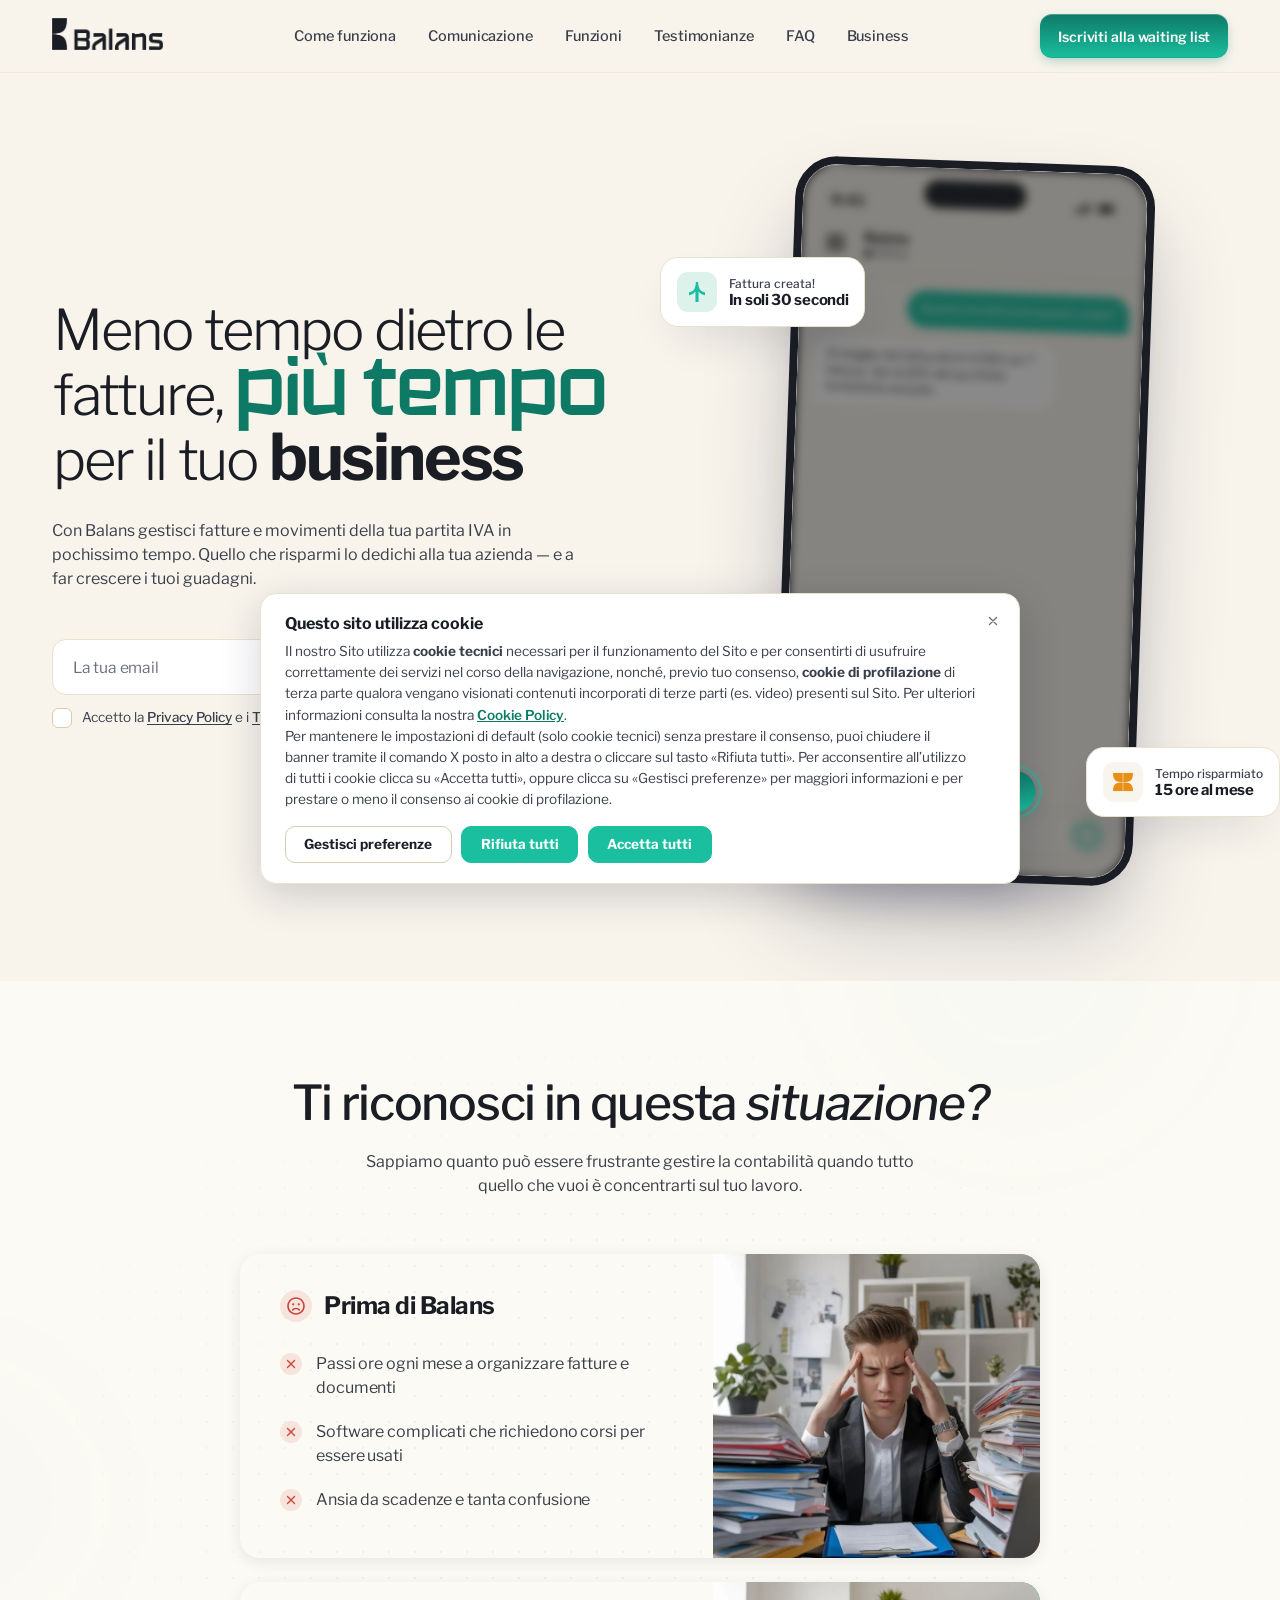
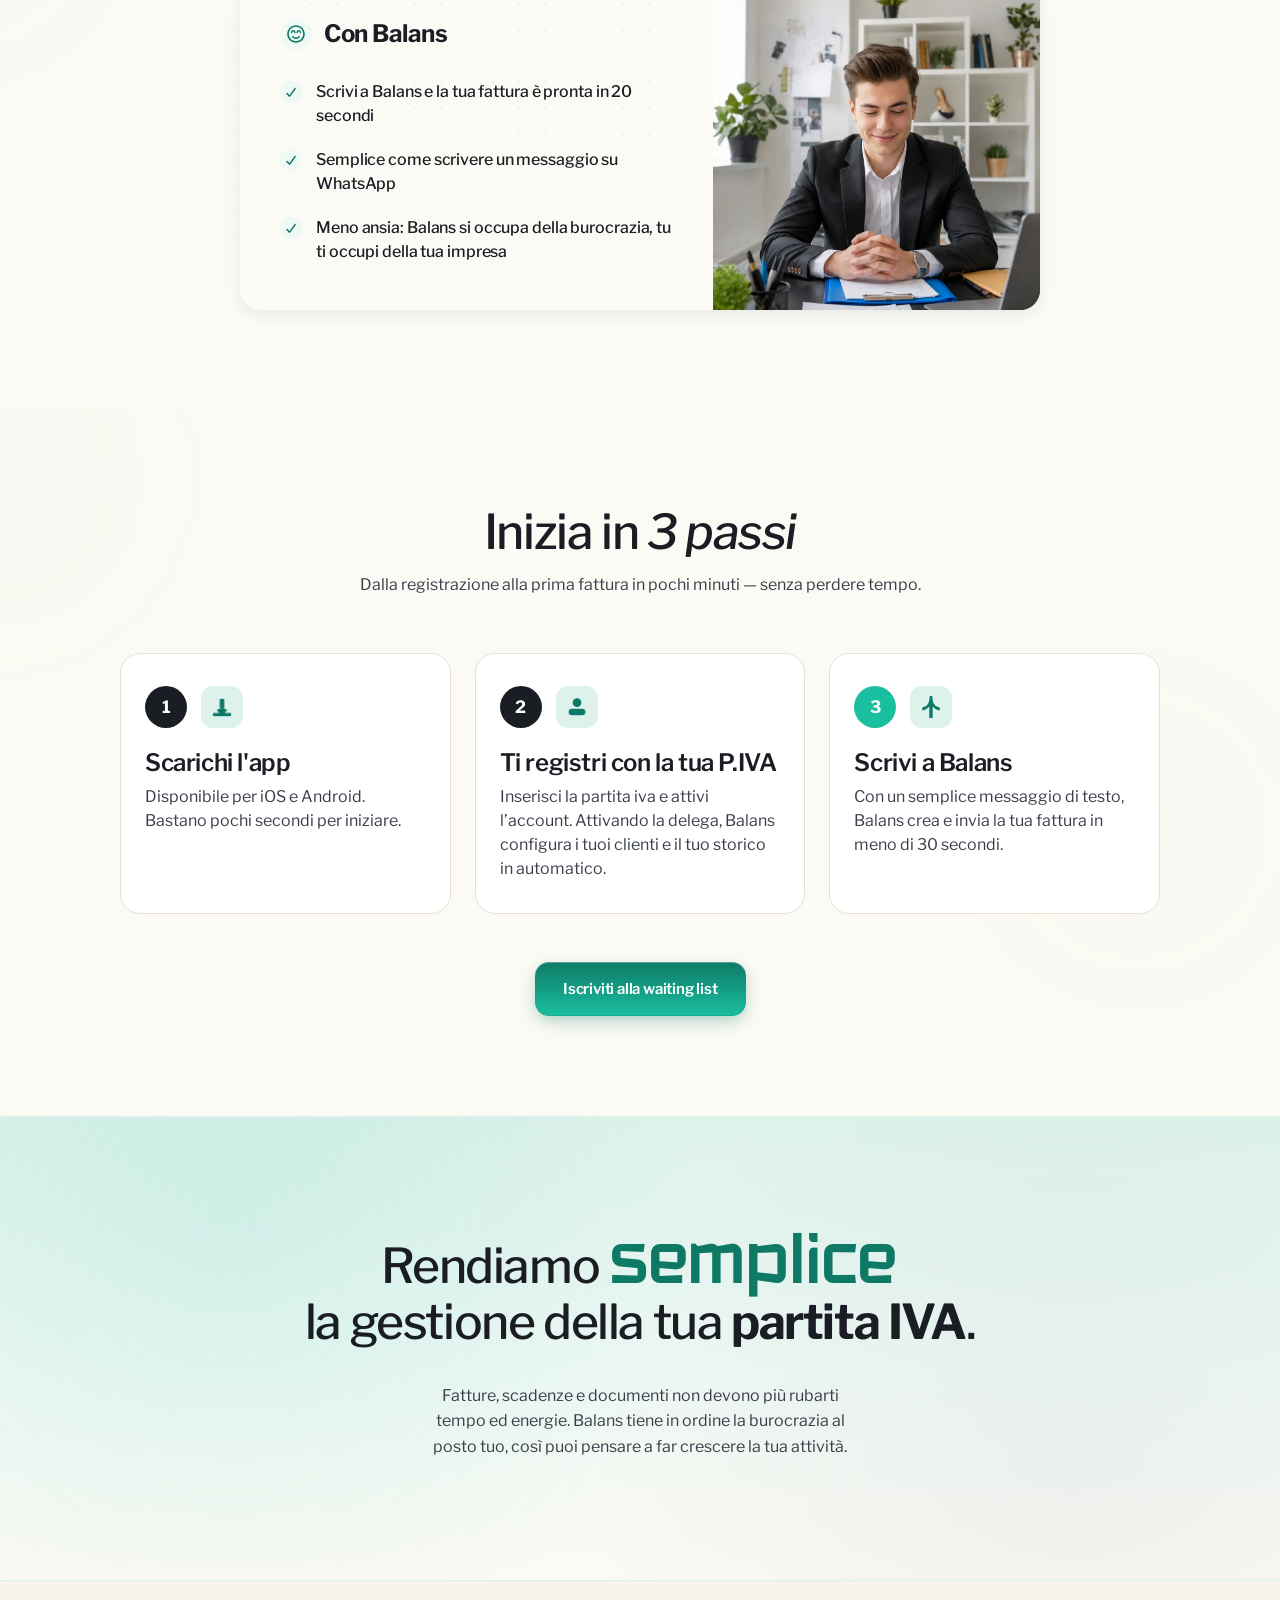
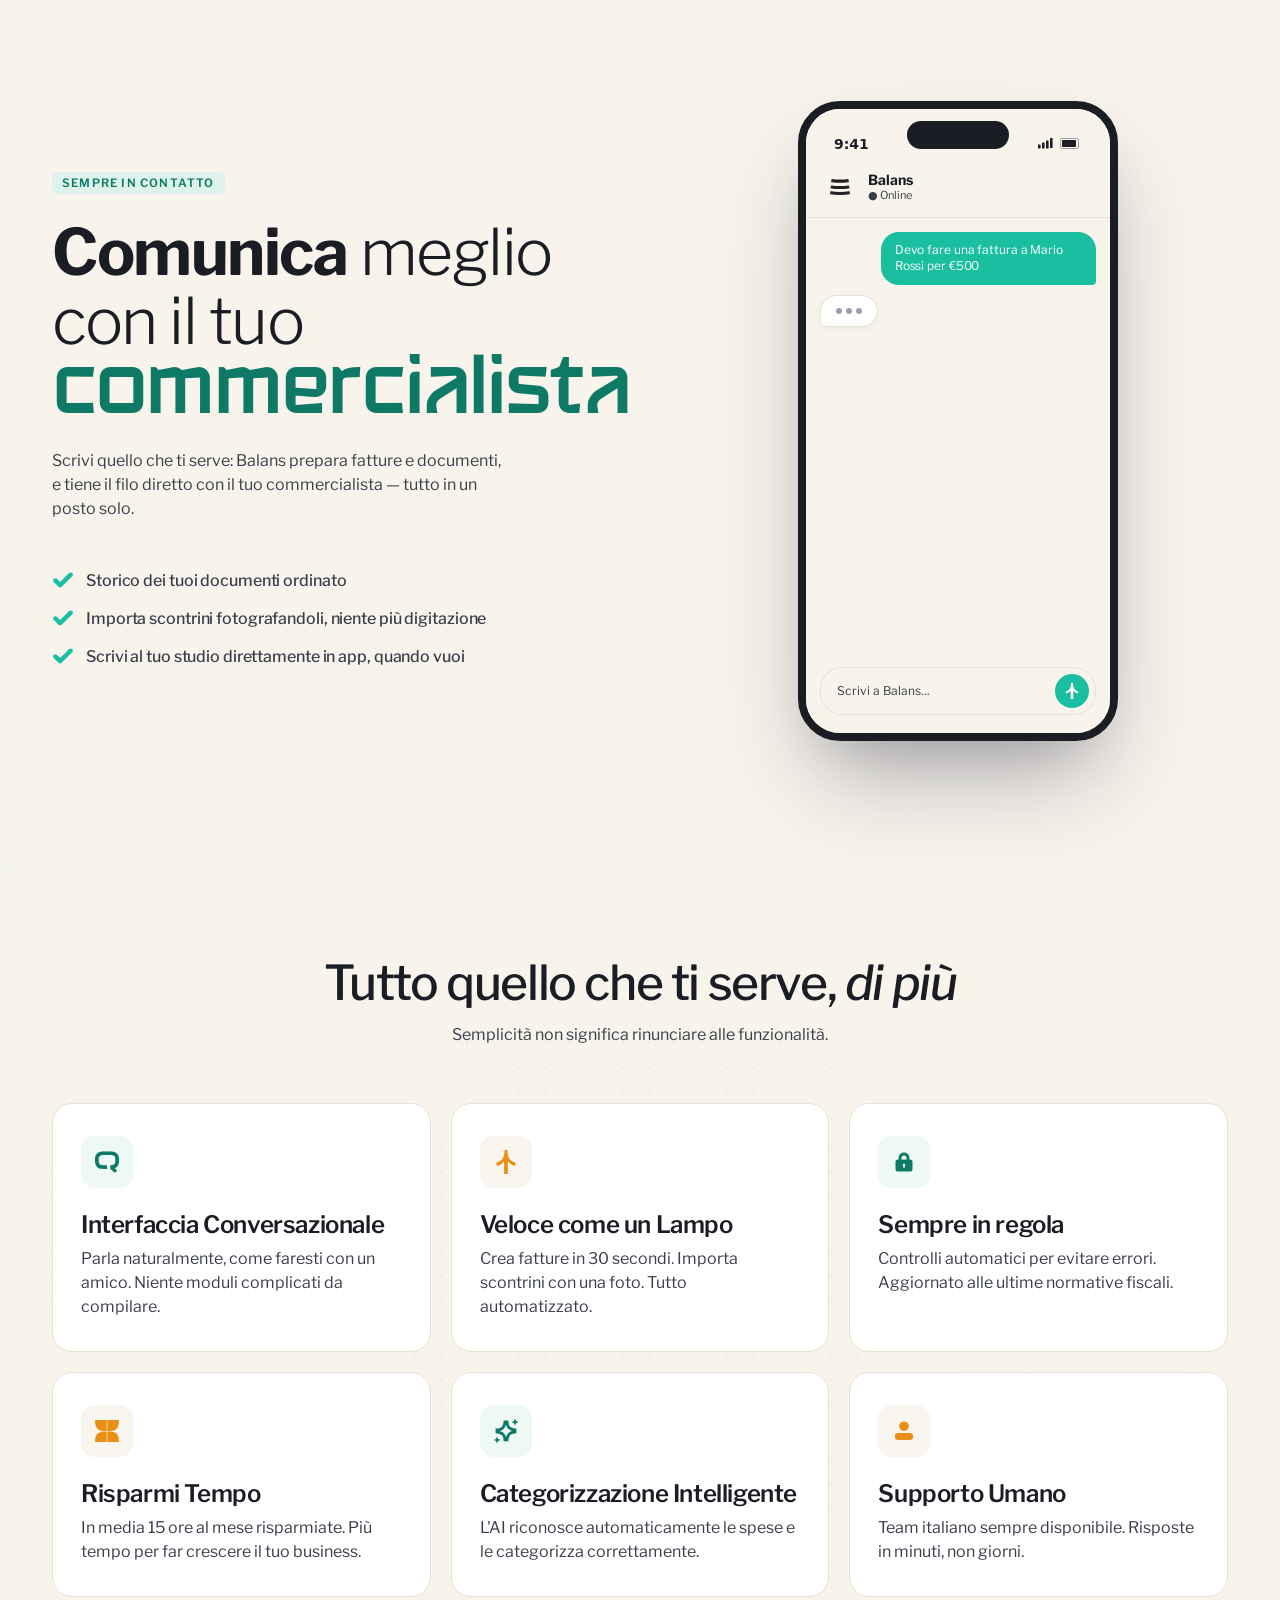
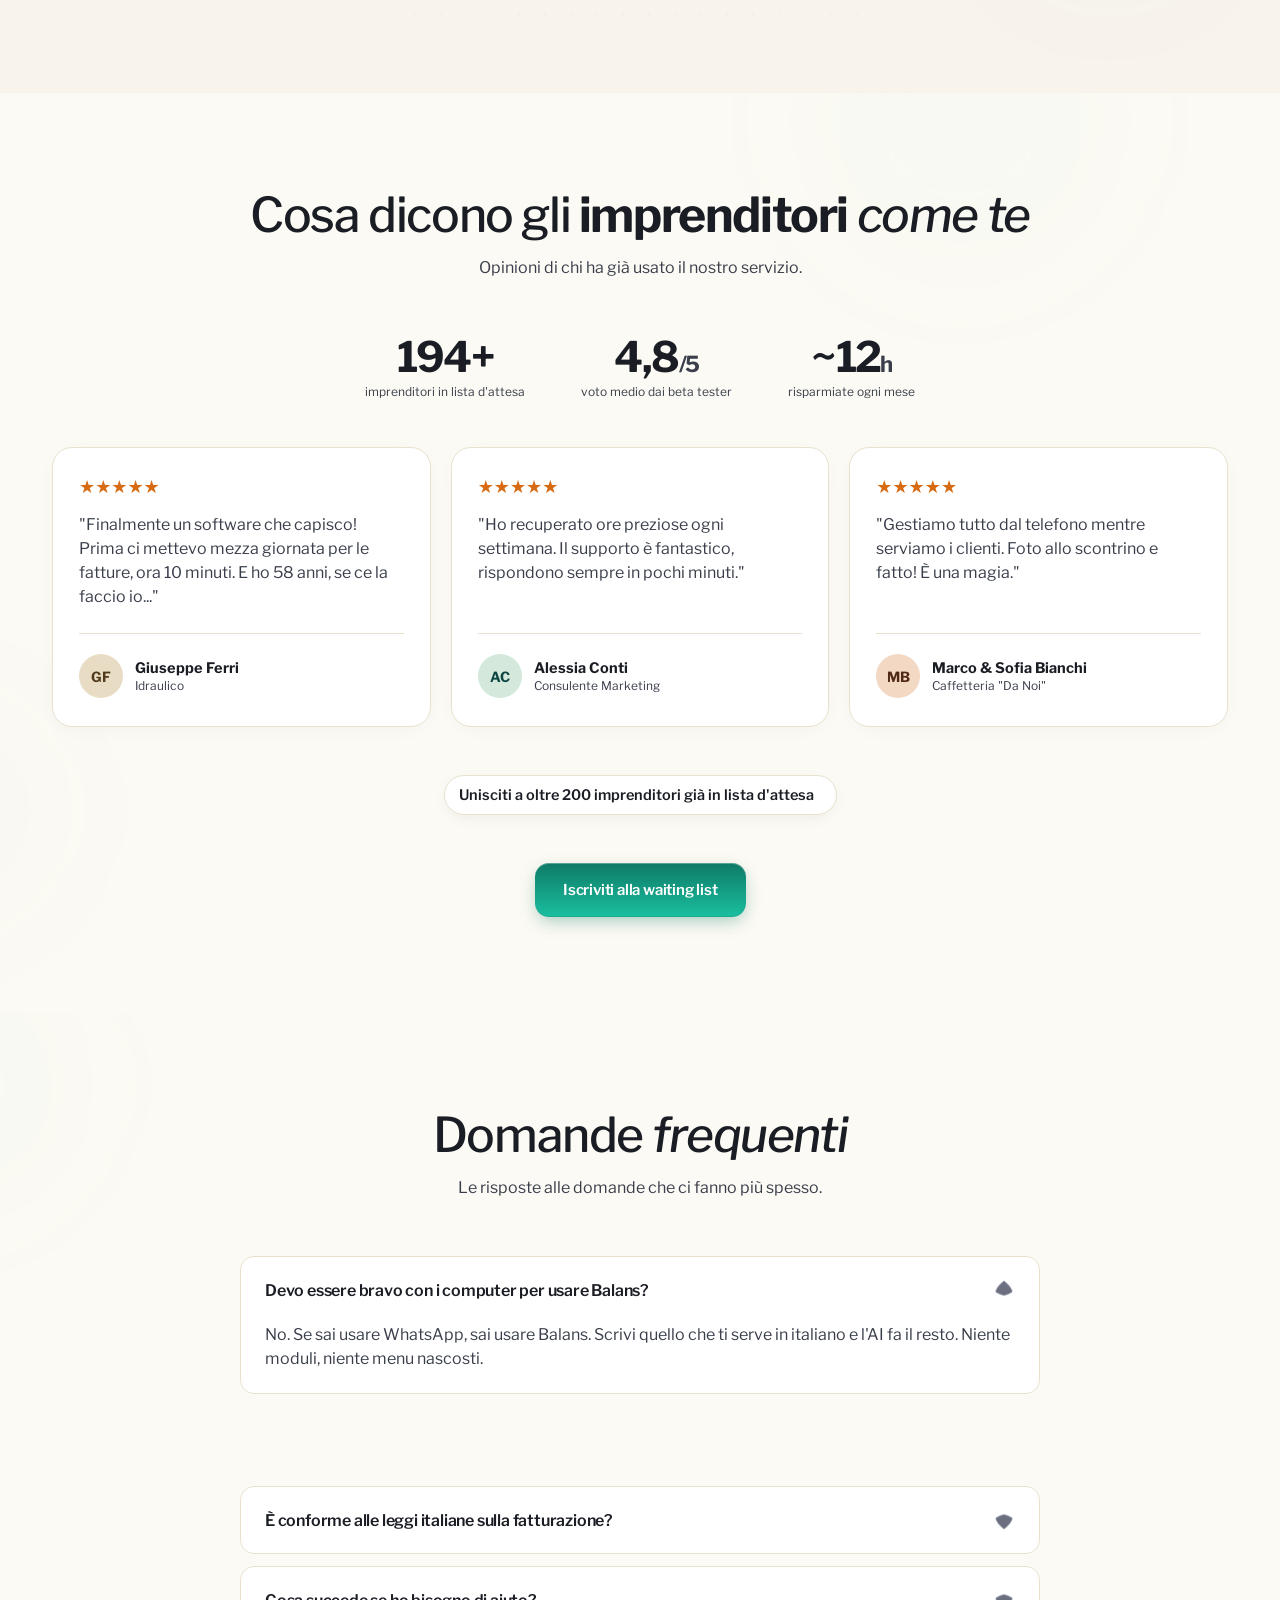
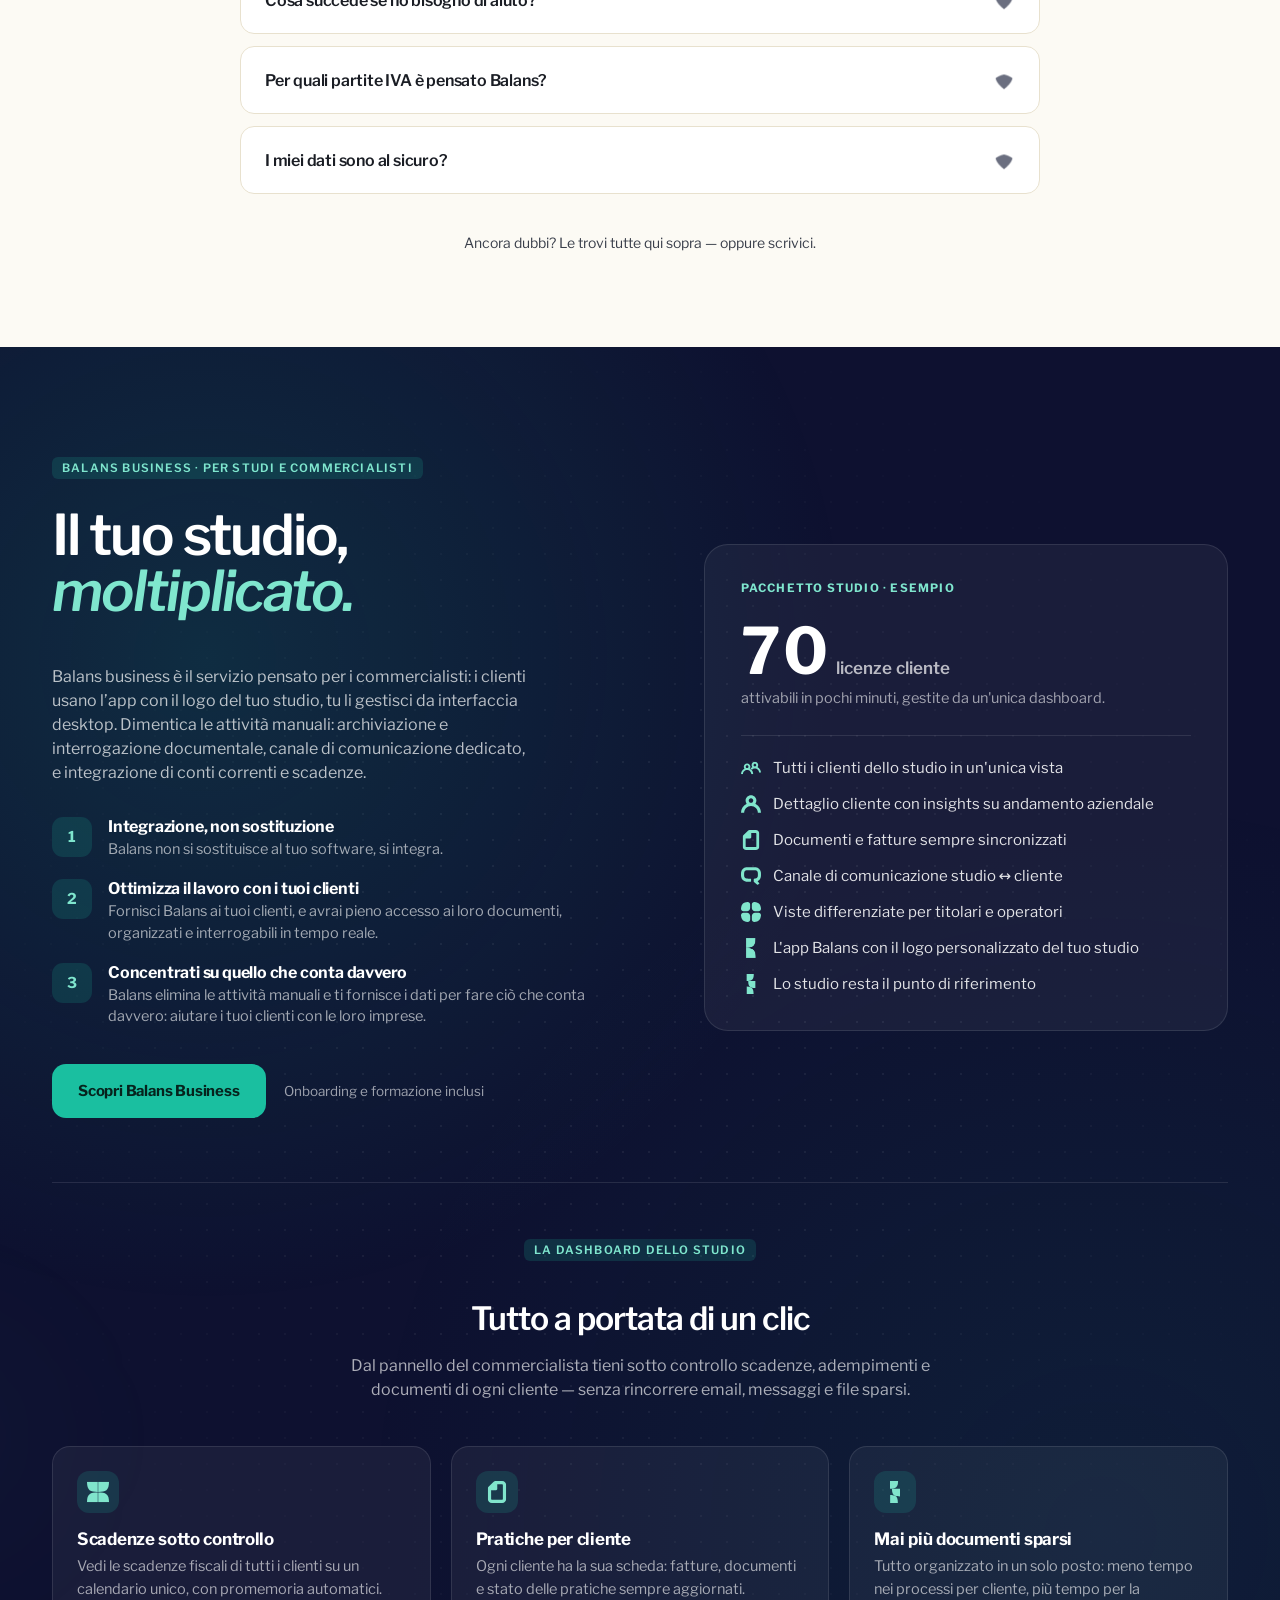
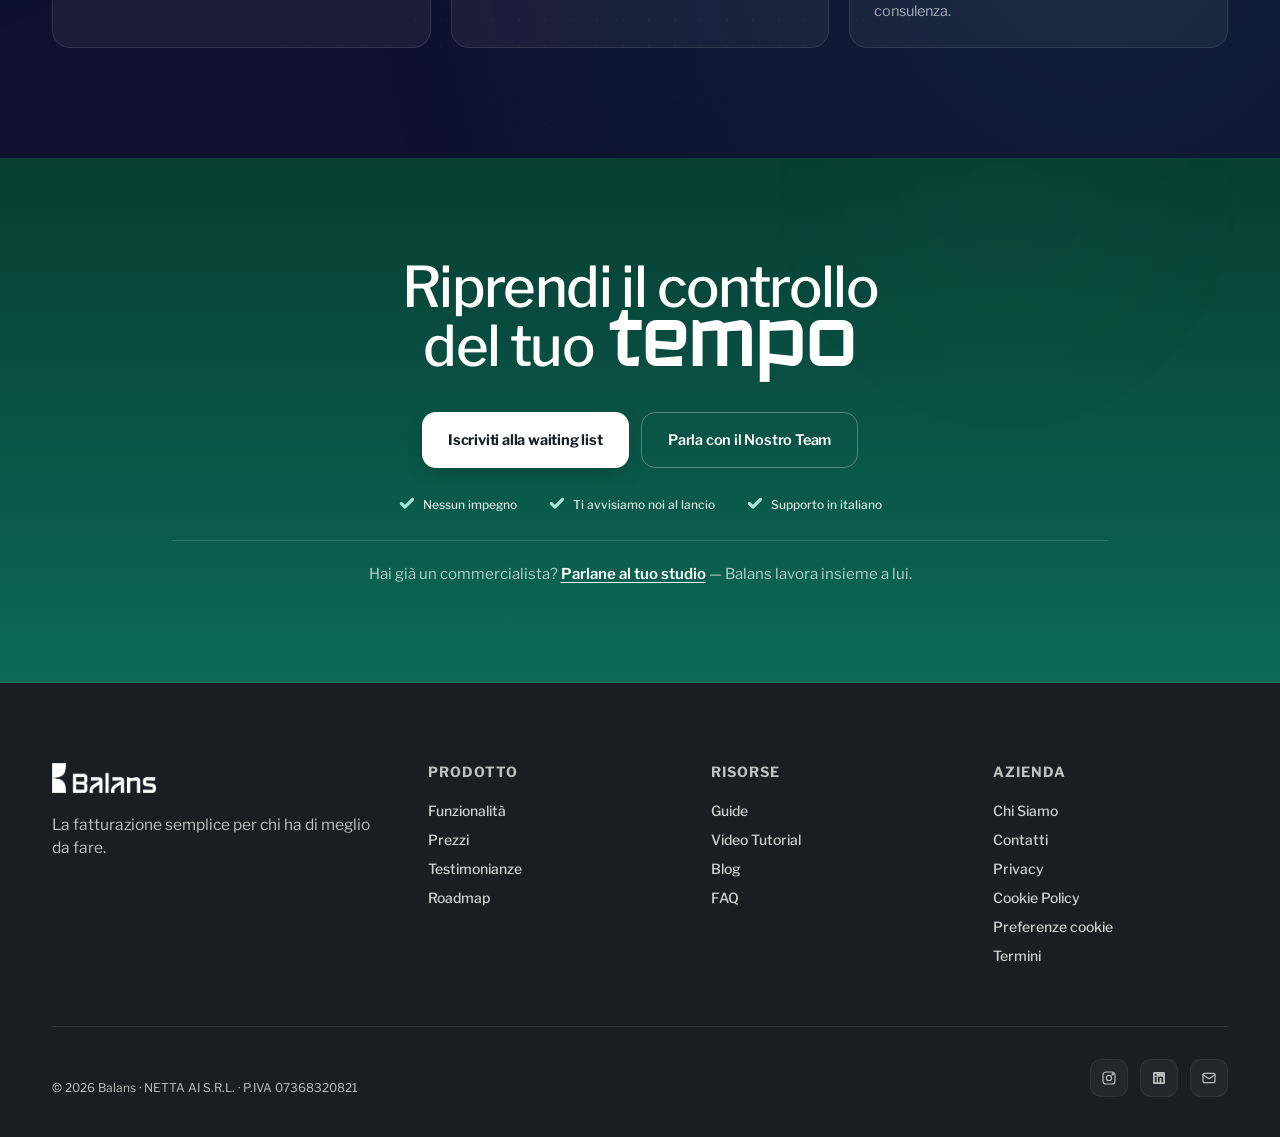
==== index.html @ e136e08d "feat: implement cookie consent management with new styles and scripts" ====
<!DOCTYPE html>
<html lang="it">

<head>
  <meta http-equiv="Content-Type" content="text/html; charset=UTF-8">
  <meta name="google-site-verification" content="2Bg9Xuqg1z7FN6rZUhheSwwJ5eMmtVagrtNoQFG-5Mc" />

  <title>Balans — Meno tempo dietro le fatture, più tempo per il tuo business</title>
  <meta name="description"
    content="Semplifica la gestione aziendale e la collaborazione con il tuo commercialista. Balans centralizza documenti e flussi operativi senza errori">
  <link rel="canonical" href="https://www.balansapp.it/" />

  <link rel="icon" type="image/png" href="./favicon/favicon-96x96.png" sizes="96x96" />
  <link rel="icon" type="image/svg+xml" href="./favicon/favicon.svg" />
  <link rel="shortcut icon" href="./favicon/favicon.ico" />
  <link rel="apple-touch-icon" sizes="180x180" href="./favicon/apple-touch-icon.png" />
  <meta name="apple-mobile-web-app-title" content="Balans" />
  <link rel="manifest" href="./favicon/site.webmanifest" />

  <meta name="viewport" content="width=device-width, initial-scale=1">
  <meta name="format-detection" content="telephone=no">
  <link rel="shortcut icon" href="favicon.ico" type="image/x-icon">

  <!-- Preload dei font critici above-the-fold (H1/LCP) -->
  <link rel="preload" href="./assets/fonts/Libre_Franklin/LibreFranklin-VariableFont_wght.woff2" as="font"
    type="font/woff2" crossorigin>
  <link rel="preload" href="./assets/fonts/Galldis/Galldis.woff2" as="font" type="font/woff2" crossorigin>

  <link rel="stylesheet" href="./assets/css/style.css?v=2">
  <!-- animations.css non è critico per il primo paint: caricamento non-bloccante -->
  <link rel="stylesheet" href="./assets/css/animations.css?v=2" media="print" onload="this.media='all'">
  <noscript>
    <link rel="stylesheet" href="./assets/css/animations.css?v=2">
  </noscript>
  <link rel="stylesheet" href="./assets/css/balans-consent.css?v=1">


  <script type="application/ld+json">
  {
    "@context": "https://schema.org",
    "@type": "Organization",
    "name": "Balans",
    "legalName": "NETTA AI S.R.L.",
    "url": "https://balansapp.it",
    "logo": "https://balansapp.it/favicon/favicon-96x96.png",
    "email": "info@balansapp.it",
    "sameAs": [
      "https://www.linkedin.com/company/balans-app/"
    ],
    "aggregateRating": {
      "@type": "AggregateRating",
      "ratingValue": "5",
      "bestRating": "5",
      "reviewCount": "3"
    },
    "review": [
      {
        "@type": "Review",
        "author": { "@type": "Person", "name": "Giuseppe Ferri" },
        "reviewRating": { "@type": "Rating", "ratingValue": "5", "bestRating": "5" },
        "reviewBody": "Finalmente un software che capisco! Prima ci mettevo mezza giornata per le fatture, ora 10 minuti. E ho 58 anni, se ce la faccio io..."
      },
      {
        "@type": "Review",
        "author": { "@type": "Person", "name": "Alessia Conti" },
        "reviewRating": { "@type": "Rating", "ratingValue": "5", "bestRating": "5" },
        "reviewBody": "Ho recuperato ore preziose ogni settimana. Il supporto è fantastico, rispondono sempre in pochi minuti."
      },
      {
        "@type": "Review",
        "author": { "@type": "Person", "name": "Marco & Sofia Bianchi" },
        "reviewRating": { "@type": "Rating", "ratingValue": "5", "bestRating": "5" },
        "reviewBody": "Gestiamo tutto dal telefono mentre serviamo i clienti. Foto allo scontrino e fatto! È una magia."
      }
    ]
  }
  </script>

  <script type="application/ld+json">
  {
    "@context": "https://schema.org",
    "@type": "SoftwareApplication",
    "name": "Balans",
    "url": "https://balansapp.it",
    "applicationCategory": "FinanceApplication",
    "operatingSystem": "iOS, Android",
    "description": "Semplifica la gestione aziendale e la collaborazione con il tuo commercialista. Balans centralizza documenti e flussi operativi senza errori."
  }
  </script>

  <script type="application/ld+json">
  {
    "@context": "https://schema.org",
    "@type": "FAQPage",
    "mainEntity": [
      {
        "@type": "Question",
        "name": "Devo essere bravo con i computer per usare Balans?",
        "acceptedAnswer": {
          "@type": "Answer",
          "text": "No. Se sai usare WhatsApp, sai usare Balans. Scrivi quello che ti serve in italiano e l'AI fa il resto. Niente moduli, niente menu nascosti."
        }
      },
      {
        "@type": "Question",
        "name": "Come funziona la lista d'attesa?",
        "acceptedAnswer": {
          "@type": "Answer",
          "text": "Ti iscrivi con la tua email, senza impegno e senza carta. Apriamo gli accessi a partire da luglio 2026: i primi iscritti entrano per primi e con condizioni riservate."
        }
      },
      {
        "@type": "Question",
        "name": "È conforme alle leggi italiane sulla fatturazione?",
        "acceptedAnswer": {
          "@type": "Answer",
          "text": "Assolutamente. Balans è certificato per la fatturazione elettronica SDI, conforme al regime forfettario e ordinario, e si aggiorna automaticamente alle nuove normative."
        }
      },
      {
        "@type": "Question",
        "name": "Cosa succede se ho bisogno di aiuto?",
        "acceptedAnswer": {
          "@type": "Answer",
          "text": "Il nostro team italiano è disponibile in chat dal lunedì al venerdì, dalle 9 alle 19. Rispondiamo in minuti, non in giorni."
        }
      },
      {
        "@type": "Question",
        "name": "Per quali partite IVA è pensato Balans?",
        "acceptedAnswer": {
          "@type": "Answer",
          "text": "Per freelance, autonomi e piccole imprese, in regime forfettario o ordinario. Se hai una partita IVA italiana, Balans fa per te."
        }
      },
      {
        "@type": "Question",
        "name": "I miei dati sono al sicuro?",
        "acceptedAnswer": {
          "@type": "Answer",
          "text": "I dati sono ospitati su server in Italia, cifrati end-to-end e conformi al GDPR. Solo tu puoi accedervi."
        }
      }
    ]
  }
  </script>

</head>

<body>

  <!-- ─────────────── HEADER ─────────────── -->
  <header class="hdr">
    <div class="container hdr-row">
      <div class="hdr-brand">
        <a href="https://balansapp.it" title="Vai alla home page di Balans">
          <span class="logo-wordmark"></span>
        </a>
      </div>
      <nav class="hdr-nav">
        <a href="./#come-funziona" title="Scopri come funziona Balans">Come funziona</a>
        <a href="./#comunicazione" title="Scopri l'assistente conversazionale di Balans">Comunicazione</a>
        <a href="./#funzioni" title="Scopri tutte le funzionalità di Balans">Funzioni</a>
        <a href="./#testimonianze" title="Leggi le testimonianze dei nostri utenti">Testimonianze</a>
        <a href="./#faq" title="Consulta le domande frequenti">FAQ</a>
        <a href="./business/" title="Scopri Balans Business">Business</a>
      </nav>
      <button class="hdr-cta" type="button" data-waitlist-scroll>Iscriviti alla waiting list</button>
      <!-- <button class="theme-toggle" aria-label="Cambia tema" type="button">
        <svg class="ic-moon" width="18" height="18" viewBox="0 0 24 24" fill="none" stroke="currentColor"
          stroke-width="2" stroke-linecap="round" stroke-linejoin="round">
          <path d="M21 13a8 8 0 1 1-10-10 7 7 0 0 0 10 10Z"></path>
        </svg>
        <svg class="ic-sun" width="18" height="18" viewBox="0 0 24 24" fill="none" stroke="currentColor"
          stroke-width="2" stroke-linecap="round" stroke-linejoin="round">
          <circle cx="12" cy="12" r="4"></circle>
          <path d="M12 3v2M12 19v2M3 12h2M19 12h2M5.5 5.5 7 7M17 17l1.5 1.5M5.5 18.5 7 17M17 7l1.5-1.5"></path>
        </svg>
      </button> -->
    </div>
  </header>

  <main id="main">

  <!-- ─────────────── HERO ─────────────── -->
  <section class="hero">
    <div class="hero-bg"></div>
    <div class="container hero-grid">

      <div class="hero-text hero-text--narrow">
        <h1 class="hero-h1 hero-h1--light hero-h1--narrow">
          Meno tempo dietro le <span class="hero-h1-fatture">fatture</span>,
          <span class="hero-h1-accent">più
            tempo</span> per il tuo <b>business</b>
        </h1>
        <p class="hero-sub">Con Balans gestisci fatture
          e movimenti della tua partita IVA in pochissimo tempo.
          Quello che risparmi lo dedichi alla tua azienda — e a far crescere i tuoi guadagni.</p>

        <form class="hero-waitlist" id="waitlist-form" action="https://api.web3forms.com/submit" method="POST">
          <input type="hidden" name="access_key" value="61f714c0-2082-4df7-b0d9-77fbf7235f55">
          <input type="hidden" name="subject" value="Nuova iscrizione waiting list — Balans">
          <input type="hidden" name="from_name" value="Sito Balans">
          <input type="checkbox" name="botcheck" class="hero-waitlist-honeypot" tabindex="-1" autocomplete="off"
            aria-hidden="true" aria-label="botcheck">
          <div class="hero-waitlist-row">
            <input class="hero-input" id="waitlist-email" name="email" type="email" placeholder="La tua email"
              required="">
            <button class="hero-btn" type="submit">
              <span class="btn-label">Iscriviti alla waiting list</span>
            </button>
          </div>
          <label class="hero-waitlist-check">
            <input type="checkbox" name="consenso_privacy" value="accettato" required="">
            <span class="box" aria-hidden="true">
              <svg viewBox="0 0 14 14" fill="none" stroke="currentColor" stroke-width="2.4" stroke-linecap="round"
                stroke-linejoin="round">
                <path d="m3 7 3 3 5-6"></path>
              </svg>
            </span>
            <span class="txt">Accetto la <a href="./privacy" target="_blank"
                title="Leggi la Privacy Policy di Balans (si apre in una nuova scheda)">Privacy Policy</a> e i
              <a href="./#" title="Leggi i Termini di servizio di Balans">Termini di
                servizio</a>.</span>
          </label>
          <div class="hero-waitlist-error" id="waitlist-error" role="alert" hidden></div>
        </form>


      </div>

      <div class="hero-phone-wrap">
        <!-- Floating preview cards -->
        <div class="float-card float-1">
          <div class="ic-bg">
            <img src="./assets/img/icons/vettoriale/up.svg" alt="" class="icon-img icon-20 icon-teal">
          </div>
          <div>
            <div class="label">Fattura creata!</div>
            <div class="value">In soli 30 secondi</div>
          </div>
        </div>

        <div class="float-card float-2">
          <div class="ic-bg ic-bg--orange">
            <img src="./assets/img/icons/vettoriale/time.svg" alt="" class="icon-img icon-20 icon-orange">
          </div>
          <div>
            <div class="label">Tempo risparmiato</div>
            <div class="value">15 ore al mese</div>
          </div>
        </div>

        <!-- Phone with interactive demo -->
        <div class="phone hero-phone lg">
          <div class="phone-island"></div>
          <div class="phone-content">
            <div class="phone-statusbar">
              <span>9:41</span>
              <span class="right">
                <svg width="17" height="11" viewBox="0 0 17 11" fill="currentColor">
                  <rect x="0" y="6.5" width="2.6" height="4" rx="0.6"></rect>
                  <rect x="4" y="4.5" width="2.6" height="6" rx="0.6"></rect>
                  <rect x="8" y="2.5" width="2.6" height="8" rx="0.6"></rect>
                  <rect x="12" y="0" width="2.6" height="10" rx="0.6"></rect>
                </svg>
                <svg width="22" height="11" viewBox="0 0 22 11">
                  <rect x="0.5" y="0.5" width="18" height="10" rx="2" fill="none" stroke="currentColor" opacity="0.4">
                  </rect>
                  <rect x="2" y="2" width="14" height="7" rx="1" fill="currentColor"></rect>
                </svg>
              </span>
            </div>
            <div class="ps-chat-hdr">
              <div class="av"><img src="./assets/img/icons/vettoriale/menu.svg" alt="" class="icon-img icon-20">
              </div>
              <div class="flex-1">
                <div class="nm">Balans</div>
                <div class="st">&#9679; Online</div>
              </div>
            </div>
            <div class="phone-stage">
              <div class="ps-chat-body ps-chat-body-normal">
                <div class="bub me">Quanto ho fatturato questo mese?</div>
                <div class="bub ai">A maggio hai
                  fatturato € 4.230 con 7 fatture. Sei al 22% del tuo limite forfettario annuale.</div>
                <div class="bub me">Crea una fattura per Studio Bianchi, €800, consulenza marketing</div>
                <div class="bub ai-card" style="border-color: rgb(158, 232, 207)">
                  <p class="msg">Riepilogo fattura n.21/2026 a regime forfettario (P.IVA 01234567890) per
                    "Consulenza marketing"<br>800€ + IVA 0% (€0,00) = <b>€800 totali</b><br>Scadenza pagamento
                    <b>2026-08-15</b>. Confermo l'emissione?
                  </p>
                  <button class="ai-card-send-btn" type="button">Apri riepilogo</button>
                </div>
                <div class="bub me">Inoltrala al mio commercialista</div>
                <div class="bub ai">Fatto — inviata allo Studio Verardi. Ti avviso appena la registrano.</div>
              </div>
              <div class="demo-welcome">
                <div class="dw-center">
                  <div class="dw-heading">
                    <div class="dw-title">Benvenuto nella Demo di</div>
                    <div class="dw-brand">Balans</div>
                  </div>
                  <div class="dw-sub">Questa è una <b>simulazione</b>: le risposte che vedrai non sono generate in
                    tempo reale, ma servono a mostrarti come funziona Balans nella chat reale.</div>
                </div>
              </div>
              <div class="demo-chat"></div>
            </div>
            <div class="ps-chat-comp">
              <span class="ph demo-q-slot" aria-live="polite">Scrivi a Balans...</span>
              <button class="send-btn" type="button" disabled aria-label="Invia">
                <img src="./assets/img/icons/vettoriale/up.svg" alt=""
                  style="width:16px; height:16px; display:inline-block; flex-shrink:0; filter:brightness(0) invert(1);">
              </button>
            </div>
          </div>
          <div class="demo-cta-overlay">
            <button class="demo-cta-btn" type="button">
              <span class="cta-ring"></span>
              <span class="cta-icon">
                <svg width="14" height="14" viewBox="0 0 24 24" fill="none" xmlns="http://www.w3.org/2000/svg"
                  style="display:inline-block; flex-shrink:0; vertical-align:middle;">
                  <path
                    d="M6 4.5c0-1.7 1.86-2.75 3.32-1.87l11.4 6.83a2.17 2.17 0 0 1 0 3.73L9.32 19.98C7.86 20.86 6 19.82 6 18.11V4.5Z"
                    fill="#fff" stroke="#fff" stroke-width="1.5" stroke-linejoin="round" />
                </svg>
              </span>
              Prova Balans
            </button>
          </div>
        </div>
      </div>

    </div>
  </section>

  <!-- ─────────────── COMPARE — Prima / Con Balans ─────────────── -->
  <section class="compare">
    <div class="container">
      <div class="compare-head">
        <h2>Ti riconosci in questa <em>situazione?</em></h2>
        <p>
          Sappiamo quanto può essere frustrante gestire la contabilità quando
          tutto quello che vuoi è concentrarti sul tuo lavoro.
        </p>
      </div>
      <div class="compare-stack">
        <div class="compare-row compare-row--bad">
          <div class="compare-row-text">
            <h3><span class="compare-row-icon"><img src="./assets/img/icons/vettoriale/face-frown-regular-full.svg"
                  alt="" class="icon-img icon-22"></span> Prima di Balans</h3>
            <div class="compare-li">
              <span class="mark"><img src="./assets/img/icons/vettoriale/xmark-solid-full.svg" width="22" height="22"
                  alt="" class="icon-img p-4"></span>
              Passi ore ogni mese a organizzare fatture e documenti
            </div>
            <div class="compare-li">
              <span class="mark"><img src="./assets/img/icons/vettoriale/xmark-solid-full.svg" width="22" height="22"
                  alt="" class="icon-img  p-4"></span>
              Software complicati che richiedono corsi per essere usati
            </div>
            <div class="compare-li">
              <span class="mark"><img src="./assets/img/icons/vettoriale/xmark-solid-full.svg" width="22" height="22"
                  alt="" class="icon-img  p-4"></span>
              Ansia da scadenze e tanta confusione
            </div>
          </div>
          <div class="compare-row-visual">
            <img src="./assets/img/before.webp" alt="Prima di Balans" class="compare-row-visual-img" width="736"
              height="1104" loading="lazy" decoding="async">
          </div>
        </div>
        <div class="compare-row compare-row--good">
          <div class="compare-row-text">
            <h3><span class="compare-row-icon"><img src="./assets/img/icons/vettoriale/face-smile-beam-regular-full.svg"
                  alt="" class="icon-img icon-22"></span> Con Balans</h3>
            <div class="compare-li">
              <span class="mark"><img src="./assets/img/icons/vettoriale/check-solid-full.svg" width="22" height="22"
                  alt="" class="icon-img  p-4"></span>
              Scrivi a Balans e la tua fattura è pronta in 20 secondi
            </div>
            <div class="compare-li">
              <span class="mark"><img src="./assets/img/icons/vettoriale/check-solid-full.svg" width="22" height="22"
                  alt="" class="icon-img  p-4"></span>
              Semplice come scrivere un messaggio su WhatsApp
            </div>
            <div class="compare-li">
              <span class="mark"><img src="./assets/img/icons/vettoriale/check-solid-full.svg" width="22" height="22"
                  alt="" class="icon-img  p-4"></span>
              Meno ansia: Balans si occupa della burocrazia, tu ti occupi della tua impresa
            </div>
          </div>
          <div class="compare-row-visual">
            <img src="./assets/img/after.webp" alt="Con Balans" class="compare-row-visual-img" width="1023"
              height="1537" loading="lazy" decoding="async">
          </div>
        </div>
      </div>
    </div>

  </section>

  <!-- ─────────────── COME FUNZIONA — 3 step ─────────────── -->
  <section class="how" id="come-funziona">
    <div class="container">
      <div class="feats-head">
        <h2>Inizia in <em>3 passi</em></h2>
        <p>Dalla registrazione alla prima fattura in pochi minuti — senza perdere tempo.</p>
      </div>
      <div class="steps-3 steps-3--centered">

        <div class="step-card">
          <div class="step-card-head">
            <div class="step-number">1</div>
            <div class="step-icon">
              <img src="./assets/img/icons/png/download.png" alt="" class="icon-img icon-22 icon-teal-ink">
            </div>
          </div>
          <h3>Scarichi l'app</h3>
          <p>Disponibile per iOS e Android.
            Bastano pochi secondi per iniziare.</p>
        </div>

        <div class="step-card">
          <div class="step-card-head">
            <div class="step-number">2</div>
            <div class="step-icon">
              <img src="./assets/img/icons/vettoriale/user.svg" alt="" class="icon-img icon-22 icon-teal-ink">
            </div>
          </div>
          <h3>Ti registri con la tua P.IVA</h3>
          <p>Inserisci la partita iva e attivi l’account.
            Attivando la delega, Balans configura i tuoi clienti e il tuo storico in automatico.</p>
        </div>
        <div class="step-card">
          <div class="step-card-head">
            <div class="step-number step-number--accent">3</div>
            <div class="step-icon">
              <img src="./assets/img/icons/vettoriale/up.svg" alt="" class="icon-img icon-22 icon-teal-ink">
            </div>
          </div>
          <h3>Scrivi a Balans</h3>
          <p>Con un semplice messaggio di testo, Balans crea e invia la tua fattura in meno di 30 secondi.</p>
        </div>

      </div>
      <div class="section-cta">
        <button class="btn" type="button" data-waitlist-scroll>Iscriviti alla waiting list</button>
      </div>
    </div>
  </section>

  <!-- ─────────────── PURPOSE ─────────────── -->
  <section class="purpose" id="purpose">
    <div class="purpose-glow"></div>

    <div class="container-narrow">
      <h2>
        Rendiamo <span>semplice</span><br>
        la gestione della tua <strong>partita IVA</strong>.
      </h2>

      <p>
        Fatture, scadenze e documenti non devono più rubarti tempo ed energie. Balans tiene in ordine la burocrazia al
        posto tuo, così puoi pensare a far crescere la tua attività.</p>
    </div>
  </section>

  <!-- ─────────────── CHAT FEATURE ─────────────── -->
  <section class="feat" id="comunicazione">
    <div class="container">
      <div class="feat-grid">
        <div class="feat-text">
          <span class="feat-eyebrow">Sempre in contatto</span>
          <div class="feat-copy">
            <h2 style="font-weight: 300; font-size: 70px;"><strong style="font-weight: 700;">Comunica</strong>
              meglio con il tuo
              <em>commercialista</em>
            </h2>
            <p>
              Scrivi quello che ti serve: Balans prepara fatture e documenti, e tiene il filo diretto con il tuo
              commercialista — tutto in un posto solo.
            </p>
          </div>

          <div class="feat-list">
            <div class="feat-li">
              <img src="./assets/img/icons/vettoriale/check.svg" alt="" class="icon-img icon-22 icon-teal">
              Storico dei tuoi documenti ordinato
            </div>
            <div class="feat-li">
              <img src="./assets/img/icons/vettoriale/check.svg" alt="" class="icon-img icon-22 icon-teal">
              Importa scontrini fotografandoli, niente più digitazione
            </div>
            <div class="feat-li">
              <img src="./assets/img/icons/vettoriale/check.svg" alt="" class="icon-img icon-22 icon-teal">
              Scrivi al tuo studio direttamente in app, quando vuoi
            </div>
          </div>

        </div>

        <div class="feat-phone-wrap">
          <div class="phone">
            <div class="phone-island"></div>
            <div class="phone-content">
              <div class="phone-statusbar">
                <span>9:41</span>
                <span class="right">
                  <svg width="17" height="11" viewBox="0 0 17 11" fill="currentColor">
                    <rect x="0" y="6.5" width="2.6" height="4" rx="0.6"></rect>
                    <rect x="4" y="4.5" width="2.6" height="6" rx="0.6"></rect>
                    <rect x="8" y="2.5" width="2.6" height="8" rx="0.6"></rect>
                    <rect x="12" y="0" width="2.6" height="10" rx="0.6"></rect>
                  </svg>
                  <svg width="22" height="11" viewBox="0 0 22 11">
                    <rect x="0.5" y="0.5" width="18" height="10" rx="2" fill="none" stroke="currentColor" opacity="0.4">
                    </rect>
                    <rect x="2" y="2" width="14" height="7" rx="1" fill="currentColor"></rect>
                  </svg>
                </span>
              </div>
              <div class="ps-chat-hdr">
                <div class="av"><img src="./assets/img/icons/vettoriale/menu.svg" alt="" class="icon-img icon-20">
                </div>
                <div class="flex-1">
                  <div class="nm">Balans</div>
                  <div class="st">&#9679; Online</div>
                </div>
              </div>
              <div class="ps-chat-body">
                <div class="bub me">Devo fare una fattura a Mario Rossi per €500</div>
                <div class="bub ai">Perfetto! Ho
                  trovato Mario Rossi nei tuoi contatti. Per cosa era la prestazione?</div>
                <div class="bub me">Consulenza del 15 maggio</div>
                <div class="bub ai-card accent-a">
                  <div class="h"><img src="./assets/img/icons/vettoriale/doc.svg" alt=""
                      class="icon-img icon-11 icon-teal-ink">
                    Ecco
                    la tua
                    fattura
                  </div>
                  <div class="row"><span class="k">Cliente</span><span class="v">Mario Rossi</span></div>
                  <div class="row"><span class="k">Importo</span><span class="v">€ 500,00</span></div>
                  <div class="row"><span class="k">Data</span><span class="v">15/05/2026</span></div>
                  <button class="ai-card-send-btn">
                    Invia Fattura
                  </button>
                </div>
              </div>
              <div class="ps-chat-comp">
                <span class="ph">Scrivi a Balans...</span>
                <div class="send-btn"><img src="./assets/img/icons/vettoriale/up.svg" alt=""
                    class="icon-img icon-16 icon-white">
                </div>
              </div>
            </div>
          </div>
        </div>
      </div>
    </div>
  </section>

  <!-- ─────────────── VIDEO ─────────────── -->
  <!-- 
  <section class="video-sec">
    <div class="container">
      <div class="video-head">
        <h2>Guarda Balans in <em>azione</em></h2>
        <p>2 minuti per capire come renderti la vita più semplice</p>
      </div>
      <div class="video-frame"> <button class="video-play" aria-label="Riproduci video"> <svg width="32" height="32"
            viewBox="0 0 24 24" fill="currentColor">
            <path d="M8 5v14l11-7z"></path>
          </svg> </button> </div>
    </div>
  </section> 
  -->

  <!-- ─────────────── FEATS — 6-card grid ─────────────── -->
  <section class="feats" id="funzioni">
    <div class="container">
      <div class="feats-head">
        <h2>Tutto quello che ti serve, <em>di più</em></h2>
        <p>Semplicità non significa rinunciare alle funzionalità.</p>
      </div>
      <div class="feats-grid">

        <div class="feat-card">
          <div class="ic-bg">
            <img src="./assets/img/icons/vettoriale/chat.svg" alt="" class="icon-img icon-24 icon-teal-ink">
          </div>
          <h3>Interfaccia Conversazionale</h3>
          <p>Parla naturalmente, come faresti con un amico. Niente moduli complicati da compilare.</p>
        </div>

        <div class="feat-card">
          <div class="ic-bg ic-bg--orange">
            <img src="./assets/img/icons/vettoriale/up.svg" alt="" class="icon-img icon-24 icon-orange">
          </div>
          <h3>Veloce come un Lampo</h3>
          <p>Crea fatture in 30 secondi. Importa scontrini con una foto. Tutto automatizzato.</p>
        </div>

        <div class="feat-card">
          <div class="ic-bg">
            <img src="./assets/img/icons/png/lock.png" alt="" class="icon-img icon-24 icon-teal-ink">
          </div>
          <h3>Sempre in regola</h3>
          <p>Controlli automatici per evitare errori. Aggiornato alle ultime normative fiscali.</p>
        </div>

        <div class="feat-card">
          <div class="ic-bg ic-bg--orange">
            <img src="./assets/img/icons/vettoriale/time.svg" alt="" class="icon-img icon-24 icon-orange">
          </div>
          <h3>Risparmi Tempo</h3>
          <p>In media 15 ore al mese risparmiate. Più tempo per far crescere il tuo business.</p>
        </div>

        <div class="feat-card">
          <div class="ic-bg">
            <img src="./assets/img/icons/vettoriale/ai.svg" alt="" class="icon-img icon-24 icon-teal-ink">
          </div>
          <h3>Categorizzazione Intelligente</h3>
          <p>L'AI riconosce automaticamente le spese e le categorizza correttamente.</p>
        </div>

        <div class="feat-card">
          <div class="ic-bg ic-bg--orange">
            <img src="./assets/img/icons/vettoriale/user.svg" alt="" class="icon-img icon-24 icon-orange">
          </div>
          <h3>Supporto Umano</h3>
          <p>Team italiano sempre disponibile. Risposte in minuti, non giorni.</p>
        </div>

      </div>
    </div>

  </section>

  <!-- ─────────────── REVIEWS ─────────────── -->
  <section class="reviews" id="testimonianze">
    <div class="container">
      <div class="reviews-head">
        <h2>Cosa dicono gli <strong>imprenditori</strong> <em>come te</em></h2>
        <p>Opinioni di chi ha già usato il nostro servizio.</p>
      </div>

      <div class="stat-row">
        <div class="stat-item">
          <div class="stat-value" data-count="200" data-suffix="+">200+</div>
          <div class="stat-label">imprenditori in lista d'attesa</div>
        </div>
        <div class="stat-item">
          <div class="stat-value">
            <span data-count="4.9" data-decimals="1">4,9</span><span class="unit">/5</span>
          </div>
          <div class="stat-label">voto medio dai beta tester</div>
        </div>
        <div class="stat-item">
          <div class="stat-value">
            <span data-count="12" data-prefix="~">~12</span><span class="unit">h</span>
          </div>
          <div class="stat-label">risparmiate ogni mese</div>
        </div>
      </div>
      <div class="reviews-grid">

        <div class="review">
          <div class="stars">★★★★★</div>
          <p class="review-text">
            "Finalmente un software che capisco! Prima ci mettevo mezza giornata
            per le fatture, ora 10 minuti. E ho 58 anni, se ce la faccio io..."
          </p>
          <div class="review-author">
            <div class="avatar c1">GF</div>
            <div class="name-block">
              <div class="nm">Giuseppe Ferri</div>
              <div class="role">Idraulico</div>
            </div>
          </div>
        </div>

        <div class="review">
          <div class="stars">★★★★★</div>
          <p class="review-text">
            "Ho recuperato ore preziose ogni settimana.
            Il supporto è fantastico, rispondono sempre in pochi minuti."
          </p>
          <div class="review-author">
            <div class="avatar c2">AC</div>
            <div class="name-block">
              <div class="nm">Alessia Conti</div>
              <div class="role">Consulente Marketing</div>
            </div>
          </div>
        </div>

        <div class="review">
          <div class="stars">★★★★★</div>
          <p class="review-text">
            "Gestiamo tutto dal telefono mentre serviamo i clienti.
            Foto allo scontrino e fatto! È una magia."
          </p>
          <div class="review-author">
            <div class="avatar c3">MB</div>
            <div class="name-block">
              <div class="nm">Marco &amp; Sofia Bianchi</div>
              <div class="role">Caffetteria "Da Noi"</div>
            </div>
          </div>
        </div>

      </div>

      <div class="review-count">Unisciti a oltre 200 imprenditori già in lista d'attesa</div>
      <div class="section-cta">
        <button class="btn" type="button" data-waitlist-scroll>Iscriviti alla waiting list</button>
      </div>
    </div>
  </section>

  <!-- ─────────────── FAQ ─────────────── -->
  <section class="faq" id="faq">
    <div class="container">
      <div class="faq-head">
        <h2>Domande <em>frequenti</em></h2>
        <p>Le risposte alle domande che ci fanno più spesso.</p>
      </div>
      <div class="faq-list">

        <div class="faq-item open">
          <button class="faq-q" type="button">
            Devo essere bravo con i computer per usare Balans?
            <img src="./assets/img/icons/png/chevronDown.png" alt="" class="chev">

          </button>
          <div class="faq-a">
            No. Se sai usare WhatsApp, sai usare Balans. Scrivi quello che ti serve
            in italiano e l'AI fa il resto. Niente moduli, niente menu nascosti.
          </div>
        </div>

        <div class="faq-item">
          <button class="faq-q" type="button">
            Come funziona la lista d'attesa?
            <img src="./assets/img/icons/png/chevronDown.png" alt="" class="chev">

          </button>
          <div class="faq-a">
            Ti iscrivi con la tua email, senza impegno e senza carta. Apriamo gli
            accessi a ondate nei primi mesi del 2026: i primi iscritti entrano per
            primi e con condizioni riservate.
          </div>
        </div>

        <div class="faq-item">
          <button class="faq-q" type="button">
            È conforme alle leggi italiane sulla fatturazione?
            <img src="./assets/img/icons/png/chevronDown.png" alt="" class="chev">

          </button>
          <div class="faq-a">
            Assolutamente. Balans è certificato per la fatturazione elettronica SDI,
            conforme al regime forfettario e ordinario, e si aggiorna automaticamente
            alle nuove normative.
          </div>
        </div>

        <div class="faq-item">
          <button class="faq-q" type="button">
            Cosa succede se ho bisogno di aiuto?
            <img src="./assets/img/icons/png/chevronDown.png" alt="" class="chev">

          </button>
          <div class="faq-a">
            Il nostro team italiano è disponibile in chat dal lunedì al venerdì,
            dalle 9 alle 19. Rispondiamo in minuti, non in giorni.
          </div>
        </div>

        <div class="faq-item">
          <button class="faq-q" type="button">
            Per quali partite IVA è pensato Balans?
            <img src="./assets/img/icons/png/chevronDown.png" alt="" class="chev">

          </button>
          <div class="faq-a">
            Per freelance, autonomi e piccole imprese, in regime forfettario o
            ordinario. Se hai una partita IVA italiana, Balans fa per te.
          </div>
        </div>

        <div class="faq-item">
          <button class="faq-q" type="button">
            I miei dati sono al sicuro?
            <img src="./assets/img/icons/png/chevronDown.png" alt="" class="chev">

          </button>
          <div class="faq-a">
            I dati sono ospitati su server in Italia, cifrati end-to-end e conformi
            al GDPR. Solo tu puoi accedervi.
          </div>
        </div>

      </div>
      <div class="faq-foot">Ancora
        dubbi? Le trovi tutte qui sopra — oppure scrivici.</div>
    </div>
  </section>


  <section id="business" class="dark-glow-section">
    <div class="dark-glow-bg"></div>
    <div class="container">
      <div class="business-top">

        <!-- Left: pitch -->
        <div>
          <span class="feat-eyebrow business-eyebrow">Balans Business · Per
            studi e commercialisti</span>
          <h2 class="business-title">
            Il tuo studio, <em>moltiplicato.</em></h2>
          <p class="business-desc">
            Balans business è il servizio pensato per i commercialisti:
            i clienti usano l’app con il logo del tuo studio, tu li gestisci da interfaccia desktop.
            Dimentica le attività manuali: archiviazione e interrogazione documentale, canale di
            comunicazione dedicato, e integrazione di conti correnti e scadenze.
          </p>

          <div class="business-numbered-list">
            <div class="business-numbered-item">
              <div class="business-numbered-badge">1</div>
              <div>
                <div class="business-numbered-title">Integrazione, non sostituzione</div>
                <div class="business-numbered-desc">Balans non si sostituisce al tuo software, si integra.</div>
              </div>
            </div>
            <div class="business-numbered-item">
              <div class="business-numbered-badge">2</div>
              <div>
                <div class="business-numbered-title">Ottimizza il lavoro con i tuoi clienti</div>
                <div class="business-numbered-desc">Fornisci Balans ai tuoi clienti,
                  e avrai pieno accesso ai loro documenti, organizzati e interrogabili in tempo reale.</div>
              </div>
            </div>
            <div class="business-numbered-item">
              <div class="business-numbered-badge">3</div>
              <div>
                <div class="business-numbered-title">Concentrati su quello che conta davvero</div>
                <div class="business-numbered-desc">Balans elimina le attività manuali
                  e ti fornisce i dati per fare ciò che conta davvero: aiutare i tuoi clienti con le loro imprese.</div>
              </div>
            </div>
          </div>

          <div class="business-actions">
            <a class="business-cta-btn" href="./business"
              title="Contattaci per il servizio Balans Business dedicato a commercialisti e studi">Scopri
              Balans Business</a>
            <span class="business-note">Onboarding e formazione inclusi</span>
          </div>
        </div>

        <!-- Right: stat panel -->
        <div class="stat-panel">
          <div class="stat-panel-label">
            Pacchetto studio · esempio</div>

          <div class="stat-panel-figure">
            <span class="stat-panel-number" data-slot="70">70</span>
            <span class="stat-panel-unit">licenze cliente</span>
          </div>
          <div class="stat-panel-caption">
            attivabili in pochi minuti, gestite da un'unica dashboard.</div>

          <div class="stat-panel-list">
            <div class="stat-panel-item">
              <img src="./assets/img/icons/vettoriale/clients.svg" alt="" class="icon-img icon-20 icon-mint">
              <span>Tutti i clienti
                dello studio in un'unica vista</span>
            </div>
            <div class="stat-panel-item">
              <img src="./assets/img/icons/vettoriale/profile.svg" alt="" class="icon-img icon-20 icon-mint">
              <span>Dettaglio cliente con insights su andamento aziendale</span>
            </div>
            <div class="stat-panel-item">
              <img src="./assets/img/icons/vettoriale/doc.svg" alt="" class="icon-img icon-20 icon-mint">
              <span>Documenti e fatture
                sempre sincronizzati</span>
            </div>
            <div class="stat-panel-item">
              <img src="./assets/img/icons/vettoriale/chat.svg" alt="" class="icon-img icon-20 icon-mint">
              <span>Canale di
                comunicazione studio ↔ cliente</span>
            </div>
            <div class="stat-panel-item">
              <img src="./assets/img/icons/vettoriale/hub.svg" alt="" class="icon-img icon-20 icon-mint">
              <span>Viste differenziate per titolari e operatori</span>
            </div>
            <div class="stat-panel-item">
              <img src="./assets/img/logos/logo-bianco.png" alt="" class="icon-img icon-20 icon-mint">
              <span>L'app Balans con il logo personalizzato del tuo studio</span>
            </div>
            <div class="stat-panel-item">
              <img src="./assets/img/icons/vettoriale/balance.svg" alt="" class="icon-img icon-20 icon-mint">
              <span>Lo studio resta il
                punto di riferimento</span>
            </div>
          </div>
        </div>

      </div>

      <!-- Dashboard commercialista: come funziona + vantaggi -->
      <div class="business-dashboard">
        <div class="business-dashboard-head">
          <span class="feat-eyebrow business-eyebrow">La dashboard dello
            studio</span>
          <h3>Tutto a portata di un clic</h3>
          <p>
            Dal pannello del commercialista tieni sotto controllo scadenze, adempimenti e documenti
            di ogni cliente — senza rincorrere email, messaggi e file sparsi.
          </p>
        </div>

        <div class="dash-cards">
          <div class="dash-card">
            <div class="dash-card-icon">
              <img src="./assets/img/icons/vettoriale/time.svg" alt="" class="icon-img icon-22 icon-mint">
            </div>
            <div class="dash-card-title">
              Scadenze sotto controllo</div>
            <div class="dash-card-text">
              Vedi le scadenze fiscali di tutti i clienti su un calendario unico, con promemoria automatici.</div>
          </div>
          <div class="dash-card">
            <div class="dash-card-icon">
              <img src="./assets/img/icons/vettoriale/doc.svg" alt="" class="icon-img icon-22 icon-mint">
            </div>
            <div class="dash-card-title">
              Pratiche per cliente</div>
            <div class="dash-card-text">
              Ogni cliente ha la sua scheda: fatture, documenti e stato delle pratiche sempre aggiornati.</div>
          </div>
          <div class="dash-card">
            <div class="dash-card-icon">
              <img src="./assets/img/icons/vettoriale/balance.svg" alt="" class="icon-img icon-22 icon-mint">
            </div>
            <div class="dash-card-title">
              Mai più documenti sparsi</div>
            <div class="dash-card-text">
              Tutto organizzato in un solo posto: meno tempo nei processi per cliente, più tempo per la consulenza.
            </div>
          </div>
        </div>
      </div>
    </div>
  </section>

  <!-- ─────────────── CTA — Riprendi il controllo ─────────────── -->
  <section class="cta cta--dark">
    <div class="container-narrow">
      <h2>Riprendi il controllo del tuo <em style="color: #fff;">tempo</em></h2>

      <div class="cta-actions">
        <button class="cta-btn-white cta-btn-white--accent" type="button" data-waitlist-scroll>
          Iscriviti alla waiting list
        </button>
        <a class="cta-btn-outline" href="mailto:info@balansapp.it">
          Parla con il Nostro Team
        </a>
      </div>

      <div class="cta-perks">
        <div class="cta-perk">
          <img src="./assets/img/icons/vettoriale/check.svg" alt="" class="icon-img icon-16 icon-mint-bright">
          Nessun impegno
        </div>
        <div class="cta-perk">
          <img src="./assets/img/icons/vettoriale/check.svg" alt="" class="icon-img icon-16 icon-mint-bright">
          Ti avvisiamo noi al lancio
        </div>
        <div class="cta-perk">
          <img src="./assets/img/icons/vettoriale/check.svg" alt="" class="icon-img icon-16 icon-mint-bright">
          Supporto in italiano
        </div>
      </div>
      <div class="cta-footnote">
        Hai già un commercialista? <a href="#business" title="Vai alla sezione dedicata ai commercialisti">Parlane al
          tuo
          studio</a> — Balans lavora insieme a lui.
      </div>
    </div>
  </section>

  </main>

  <!-- ─────────────── FOOTER ─────────────── -->
  <footer class="ftr">
    <div class="container">
      <div class="ftr-top">
        <div>
          <span class="logo-wordmark light"></span>
          <p class="ftr-tagline">
            La fatturazione semplice per chi ha di meglio da fare.
          </p>
        </div>
        <div>
          <h3>Prodotto</h3>
          <a href="./#" title="Scopri le funzionalità di Balans">Funzionalità</a>
          <a href="./#" title="Scopri i prezzi di Balans">Prezzi</a>
          <a href="./#" title="Leggi le testimonianze">Testimonianze</a>
          <a href="./#" title="Scopri la roadmap di Balans">Roadmap</a>
        </div>
        <div>
          <h3>Risorse</h3>
          <a href="./#" title="Consulta le guide di Balans">Guide</a>
          <a href="./#" title="Guarda i video tutorial di Balans">Video Tutorial</a>
          <a href="./#" title="Leggi il blog di Balans">Blog</a>
          <a href="./#" title="Consulta le domande frequenti">FAQ</a>
        </div>
        <div>
          <h3>Azienda</h3>
          <a href="./#" title="Scopri chi siamo">Chi Siamo</a>
          <a href="mailto:info@balansapp.it" title="Scrivici una email">Contatti</a>
          <a href="./privacy" target="_blank"
            title="Leggi la Privacy Policy di Balans (si apre in una nuova scheda)">Privacy</a>
          <a href="./cookie/" target="_blank"
            title="Leggi la Cookie Policy di Balans (si apre in una nuova scheda)">Cookie Policy</a>
          <a href="./cookie/" data-cc-open title="Gestisci le tue preferenze sui cookie">Preferenze cookie</a>
          <a href="./#" title="Leggi i Termini di servizio di Balans">Termini</a>
        </div>
      </div>
      <div class="ftr-bottom">
        <div class="ftr-legal">
          © 2026 Balans · NETTA AI S.R.L. · P.IVA 07368320821<br>
        </div>
        <div class="ftr-social">
          <a href="./#" aria-label="Instagram" title="Seguici su Instagram">
            <svg width="16" height="16" viewBox="0 0 24 24" fill="none" stroke="currentColor" stroke-width="1.8"
              stroke-linecap="round" stroke-linejoin="round">
              <rect x="3" y="3" width="18" height="18" rx="5"></rect>
              <circle cx="12" cy="12" r="4"></circle>
              <circle cx="17.5" cy="6.5" r="1" fill="currentColor"></circle>
            </svg>
          </a>
          <a href="https://www.linkedin.com/company/balans-app/" aria-label="LinkedIn" target="_blank"
            title="Seguici su LinkedIn (si apre in una nuova scheda)">
            <svg width="16" height="16" viewBox="0 0 24 24" fill="currentColor">
              <path
                d="M19 3H5C3.9 3 3 3.9 3 5v14c0 1.1.9 2 2 2h14c1.1 0 2-.9 2-2V5c0-1.1-.9-2-2-2zM8.3 18.3H5.7V10h2.6v8.3zM7 8.8c-.8 0-1.5-.7-1.5-1.5S6.2 5.8 7 5.8s1.5.7 1.5 1.5S7.8 8.8 7 8.8zm11.3 9.5h-2.6v-4.6c0-1.1-.4-1.8-1.4-1.8-.8 0-1.2.5-1.4 1v5.4h-2.6V10h2.5v1.1c.3-.5 1.1-1.3 2.5-1.3 1.8 0 3 1.2 3 3.7v4.8z">
              </path>
            </svg>
          </a>
          <a href="mailto:info@balansapp.it" aria-label="Email" title="Scrivici una email">
            <svg width="16" height="16" viewBox="0 0 24 24" fill="none" stroke="currentColor" stroke-width="1.8"
              stroke-linecap="round" stroke-linejoin="round">
              <rect x="3" y="5" width="18" height="14" rx="2"></rect>
              <path d="m3 7 9 6 9-6"></path>
            </svg>
          </a>
        </div>
      </div>
    </div>
  </footer>

  <!-- ─────────────── WAITLIST CONFIRM MODAL ─────────────── -->
  <div class="wl-modal-overlay" id="waitlist-modal" hidden>
    <div class="wl-modal" role="dialog" aria-modal="true" aria-labelledby="waitlist-modal-title">
      <button class="wl-modal-close" type="button" aria-label="Chiudi">
        <svg width="14" height="14" viewBox="0 0 24 24" fill="none" stroke="currentColor" stroke-width="2.4"
          stroke-linecap="round" stroke-linejoin="round">
          <path d="M18 6 6 18M6 6l12 12"></path>
        </svg>
      </button>
      <div class="wl-modal-icon">
        <img src="./assets/img/icons/vettoriale/check.svg" alt="" class="icon-img icon-26 icon-teal-ink">
      </div>
      <h3 id="waitlist-modal-title">Sei in lista!</h3>
      <p>Grazie per esserti iscritto alla waiting list. Ti scriveremo appena Balans sarà pronto per te.</p>
      <button class="wl-modal-ok hero-btn" type="button">Fatto</button>
    </div>
  </div>

  <script src="./assets/js/script.js?v=2" defer></script>
  <script src="./assets/js/animations.js?v=2" defer></script>
  <script src="./assets/js/balans-consent.js?v=1" defer></script>
</body>

</html>
---- assets/css/style.css ----
@font-face {
    font-family: 'Galldis';
    src: url('../fonts/Galldis/Galldis.woff2') format('woff2'),
         url('../fonts/Galldis/Galldis.ttf') format('truetype');
    font-weight: 400;
    font-style: normal;
    font-display: swap;
}

@font-face {
    font-family: 'Libre Franklin';
    src: url('../fonts/Libre_Franklin/LibreFranklin-VariableFont_wght.woff2') format('woff2'),
         url('../fonts/Libre_Franklin/LibreFranklin-VariableFont_wght.ttf') format('truetype');
    font-weight: 100 900;
    font-style: normal;
    font-display: swap;
}

@font-face {
    font-family: 'Libre Franklin';
    src: url('../fonts/Libre_Franklin/LibreFranklin-Italic-VariableFont_wght.woff2') format('woff2'),
         url('../fonts/Libre_Franklin/LibreFranklin-Italic-VariableFont_wght.ttf') format('truetype');
    font-weight: 100 900;
    font-style: italic;
    font-display: swap;
}


:root {
    --teal: #1ABFA0;
    --teal-2: #14A88C;
    --teal-soft: #DDF2EB;
    --teal-tint: #EEF8F4;
    --teal-ink: #0E7A66;
    --teal-ink-2: #075949;

    --navy: #0E1130;
    --navy-2: #1A1F4A;

    --ink: #1A1D24;
    --ink-2: #393E4A;
    --ink-3: #6B7080;
    --ink-4: #9CA0AE;
    --ink-5: #C2C4CE;

    --bg: #F8F4EC;
    --bg-2: #F1ECDF;
    --bg-3: #EEE7D5;
    --surface: #FFFFFF;
    --surface-alt: #FCFAF4;
    --hairline: #E8E1CE;
    --hairline-2: #D6CCB1;

    --business-radial-1-light: rgba(0, 255, 208, 0.052);
    --business-radial-2-light: rgba(0, 21, 255, 0.016);

    --video-navy: #0E1130;
    --right-stat-panel: rgba(255, 255, 255, 0.05);
    --fatture: #1A1D24;
}

/* ───────── Theme: Dark ───────── */
[data-theme="dark"] {
    --ink: #F1F4F9;
    --ink-2: #CFD5E0;
    --ink-3: #8C95A6;
    --ink-4: #5F6776;
    --ink-5: #3A4150;

    --navy: #0E1130;
    --navy-2: #1A1F4A;

    --bg: #0A0D14;
    --bg-2: #0F1320;
    --bg-3: #141828;
    --surface: #14182A;
    --surface-alt: #181D33;
    --hairline: #232943;
    --hairline-2: #2D3454;

    --teal-soft: rgba(26, 191, 160, 0.18);
    --teal-tint: rgba(26, 191, 160, 0.10);
    --teal-ink: #5BDEC2;

    --business-radial-1-light: rgba(26, 191, 160, 0.10);
    --business-radial-2-light: rgba(14, 17, 48, 0.04);

    --video-navy: #7aa8ff;
    --right-stat-panel: rgba(255, 255, 255, 0.05);
    --fatture: #7aa8ff;
}

/* Element-specific dark overrides for hardcoded values */
[data-theme="dark"] .hdr {
    background: rgba(10, 13, 20, 0.72) !important;
    border-bottom: 1px solid rgba(35, 41, 67, 0.6);
}

[data-theme="dark"] .ftr {
    background: #06080F;
}

[data-theme="dark"] .phone {
    background: #2A3047;
    border-color: #14182A;
    box-shadow:
        0 1px 0 rgba(255, 255, 255, 0.08) inset,
        0 50px 100px -20px rgba(0, 0, 0, 0.50),
        0 30px 60px -30px rgba(0, 0, 0, 0.40);
}

[data-theme="dark"] .logo-wordmark,
[data-theme="dark"] .logo-mark {
    background-color: #F1F4F9;
}

[data-theme="dark"] .hero-input {
    background: var(--surface);
    color: var(--ink);
}

[data-theme="dark"] .hero-input::placeholder {
    color: var(--ink-3);
}

[data-theme="dark"] .float-card,
[data-theme="dark"] .feat-card,
[data-theme="dark"] .review,
[data-theme="dark"] .review-count,
[data-theme="dark"] .faq-item {
    box-shadow: none;
}

[data-theme="dark"] .compare-row--bad .compare-row-icon {
    background: rgba(201, 72, 62, 0.20);
    color: #FF8A7E;
}

[data-theme="dark"] .feat-card:hover {
    border-color: var(--teal);
}

[data-theme="dark"] .hero-btn.ghost {
    border-color: var(--hairline-2);
}

[data-theme="dark"] .hero-btn.ghost:hover {
    background: var(--surface);
}

[data-theme="dark"] .hero-bg {
    background:
        radial-gradient(circle at 12% 18%, rgba(26, 191, 160, 0.10) 0%, transparent 38%),
        radial-gradient(circle at 88% 65%, rgba(122, 168, 255, 0.05) 0%, transparent 42%);
}

/* Smooth theme transition */
body,
.hdr,
.ftr,
.phone,
.surface,
.feat-card,
.review,
.faq-item,
.compare-row-text,
.float-card,
.review-count,
.hero-input {
    transition: background-color .25s ease, color .25s ease, border-color .25s ease;
}

* {
    box-sizing: border-box;
}

html,
body {
    margin: 0;
    padding: 0;
    background: var(--bg);
    font-family: 'Libre Franklin', -apple-system, BlinkMacSystemFont, system-ui, sans-serif;
    color: var(--ink);
    -webkit-font-smoothing: antialiased;
    text-rendering: optimizeLegibility;
}

/* Selection */
::selection {
    background: var(--teal-soft);
    color: var(--teal-ink);
}

/* Utility */
.container {
    max-width: 1240px;
    margin: 0 auto;
    padding: 0 32px;
}

.container-narrow {
    max-width: 1000px;
    margin: 0 auto;
    padding: 0 32px;
}

.p-4 {
    padding: 4px;
}

/* ───────── Generic layout utility ───────── */
.flex-1 {
    flex: 1;
}

/* ───────── Header ───────── */
.hdr-brand {
    display: flex;
    align-items: center;
    gap: 14px;
}

.hdr-brand a {
    text-decoration: none;
}

.hdr-brand-link {
    display: flex;
    align-items: center;
    gap: 14px;
    text-decoration: none;
}

.hdr {
    position: sticky;
    top: 0;
    z-index: 50;
    background: rgba(248, 244, 236, 0.78);
    backdrop-filter: blur(20px) saturate(160%);
    -webkit-backdrop-filter: blur(20px) saturate(160%);
    border-bottom: 1px solid rgba(232, 225, 206, 0.6);
}

.hdr-row .right-group {
    display: flex;
    align-items: center;
    gap: 10px;
}

.hdr-row {
    height: 72px;
    display: flex;
    align-items: center;
    justify-content: space-between;
    gap: 32px;
}

.hdr-nav {
    display: flex;
    gap: 32px;
    align-items: center;
}

.hdr-nav a {
    color: var(--ink-2);
    text-decoration: none;
    font-size: 14.5px;
    font-weight: 500;
    letter-spacing: -0.1px;
    transition: color .15s;
}

.hdr-nav a:hover {
    color: var(--ink);
}

.hdr-cta {
    height: 44px;
    padding: 0 18px;
    background: linear-gradient(to bottom, var(--teal-ink) 0%, var(--teal) 100%);
    color: #fff;
    border-radius: 12px;
    border: 0;
    cursor: pointer;
    font-family: inherit;
    font-weight: 600;
    font-size: 14px;
    letter-spacing: -0.1px;
    box-shadow:
        0 1px 0 rgba(255, 255, 255, 0.25) inset,
        0 -1px 0 rgba(0, 0, 0, 0.10) inset,
        0 4px 12px -2px rgba(14, 122, 102, 0.35);
    transition: filter .15s, transform .15s;
}

.hdr-cta:hover {
    filter: brightness(1.05);
}

.hdr-cta:active {
    transform: translateY(1px);
}

/* ───────── Logo ───────── */
.logo-mark {
    display: inline-block;
    background-color: var(--navy);
    -webkit-mask: url('../img/logos/logo-nero.png') center/contain no-repeat;
    mask: url('../img/logos/logo-nero.png') center/contain no-repeat;
    height: 32px;
    aspect-ratio: 50/50;
}

.logo-wordmark {
    display: inline-block;
    background-color: var(--ink);
    -webkit-mask: url('../img/logos/logo-nero-full.png') left center/contain no-repeat;
    mask: url('../img/logos/logo-nero-full.png') left center/contain no-repeat;
    height: 32px;
    aspect-ratio: 345/99;
}

.logo-wordmark.light {
    background-color: #fff;
    -webkit-mask-image: url('../img/logos/logo-bianco-full.png');
    mask-image: url('../img/logos/logo-bianco-full.png');
    height: 30px;
}

/* ───────── Icon (mask-based) ───────── */
.ic {
    display: inline-block;
    flex-shrink: 0;
    background-color: currentColor;
    -webkit-mask: var(--src) center/contain no-repeat;
    mask: var(--src) center/contain no-repeat;
}

/* ───────── Hero ───────── */
.hero {
    position: relative;
    overflow: hidden;
    padding: 88px 0 100px;
}

.hero--business {
    padding: 80px 0 92px;
}

.hero-bg {
    position: absolute;
    inset: 0;
    z-index: 0;
    pointer-events: none;
    background:
        radial-gradient(circle at 12% 18%, rgba(26, 191, 160, 0.10) 0%, transparent 38%),
        radial-gradient(circle at 88% 65%, rgba(14, 17, 48, 0.04) 0%, transparent 42%);
}

.hero-grid {
    position: relative;
    z-index: 1;
    display: grid;
    grid-template-columns: 1.05fr 0.95fr;
    gap: 64px;
    align-items: center;
}

.hero-eyebrow {
    display: inline-flex;
    align-items: center;
    gap: 10px;
    padding: 8px 14px 8px 8px;
    background: var(--surface);
    border: 1px solid var(--hairline);
    border-radius: 999px;
    margin-bottom: 32px;
    font-size: 12px;
    font-weight: 500;
    color: var(--ink-2);
    letter-spacing: -0.1px;
}

.hero-eyebrow .dot {
    width: 26px;
    height: 26px;
    border-radius: 999px;
    background: var(--teal);
    color: #fff;
    display: flex;
    align-items: center;
    justify-content: center;
    font-family: 'Libre Franklin', sans-serif;
    font-size: 10px;
    font-weight: 700;
    letter-spacing: 0.5px;
}

h1.hero-h1 {
    margin: 0;
    font-size: 64px;
    line-height: 1.02;
    font-weight: 600;
    letter-spacing: -2.6px;
    color: var(--ink);
    text-wrap: balance;
    font-family: 'Libre Franklin', sans-serif;
}

h1.hero-h1 em {
    font-family: 'Galldis', serif;
    font-style: normal;
    font-weight: 400;
    color: var(--teal-ink);
    letter-spacing: -1.5px;
}

.hero-sub {
    margin: 28px 0 48px;
    font-size: 16px;
    line-height: 1.5;
    color: var(--ink-2);
    max-width: 540px;
    font-weight: 400;
    text-wrap: pretty;
}

/* Hero heading: page-specific overrides on the shared .hero-h1 */
.hero-text--narrow {
    max-width: 600px;
}

.hero-h1.hero-h1--light {
    font-weight: 300;
}

.hero-h1--narrow {
    max-width: 582px;
    padding: 1px;
}

.hero-h1-fatture {
    color: var(--fatture);
}

.hero-h1-accent {
    font-family: 'Galldis', serif;
    color: var(--teal-ink);
    font-weight: 300;
    font-size: 56px;
}

h1.hero-h1 b {
    font-weight: 700;
    font-size: 64px;
}

.hero-h1-highlight {
    font-family: 'Galldis', serif;
    color: var(--teal-ink);
    font-weight: 400;
}

.hero-form {
    display: flex;
    gap: 8px;
    max-width: 460px;
    margin-bottom: 16px;
}

.hero-input {
    flex: 1;
    height: 56px;
    padding: 0 20px;
    border: 1px solid var(--hairline);
    border-radius: 14px;
    background: var(--surface);
    font-family: inherit;
    font-size: 15.5px;
    font-weight: 500;
    color: var(--ink);
    outline: none;
    letter-spacing: -0.2px;
    transition: border-color .15s, background .15s;
}

.hero-input:focus {
    border-color: var(--teal);
    background: #fff;
}

.hero-input::placeholder {
    color: var(--ink-3);
    font-weight: 400;
}

.hero-btn {
    height: 56px;
    padding: 0 24px;
    background: linear-gradient(to bottom, var(--teal-ink) 0%, var(--teal) 100%);
    color: #fff;
    border: 0;
    border-radius: 14px;
    cursor: pointer;
    font-family: inherit;
    font-weight: 600;
    font-size: 14.5px;
    letter-spacing: -0.2px;
    display: inline-flex;
    align-items: center;
    gap: 8px;
    box-shadow:
        0 1px 0 rgba(255, 255, 255, 0.3) inset,
        0 -1px 0 rgba(0, 0, 0, 0.10) inset,
        0 6px 18px -3px rgba(14, 122, 102, 0.40);
    transition: filter .15s, transform .15s;
}

.hero-btn:hover {
    filter: brightness(1.05);
}

.hero-btn:active {
    transform: translateY(1px);
}

.hero-sub--lg {
    font-size: 19px;
}

.hero-fine {
    font-size: 12.5px;
    color: var(--ink-3);
    font-weight: 500;
    display: inline-flex;
    align-items: center;
    gap: 6px;
}

.hero-fine .ic {
    color: var(--teal);
}

/* ───────── Phone (used multiple places) ───────── */
.phone {
    width: 320px;
    aspect-ratio: 320/640;
    background: #fff;
    border-radius: 42px;
    position: relative;
    overflow: hidden;
    border: 8px solid #1A1D24;
    box-shadow:
        0 1px 0 rgba(255, 255, 255, 0.5) inset,
        0 50px 100px -20px rgba(14, 17, 48, 0.30),
        0 30px 60px -30px rgba(14, 17, 48, 0.20);
}

.phone.lg {
    width: 360px;
}

.phone-content {
    position: absolute;
    inset: 0;
    overflow: hidden;
    background: var(--bg);
    display: flex;
    flex-direction: column;
}

.phone-island {
    position: absolute;
    top: 12px;
    left: 50%;
    transform: translateX(-50%);
    width: 102px;
    height: 28px;
    background: #1A1D24;
    border-radius: 100px;
    z-index: 5;
}

.phone-statusbar {
    height: 52px;
    padding: 18px 28px 0;
    display: flex;
    justify-content: space-between;
    align-items: center;
    font-size: 14px;
    font-weight: 600;
    color: var(--ink);
    font-family: -apple-system, system-ui;
}

.phone-statusbar .right {
    display: flex;
    gap: 5px;
    align-items: center;
    color: var(--ink);
}

/* Hero phone wrapper — floating with slight tilt */
.hero-phone-wrap {
    position: relative;
    display: flex;
    justify-content: center;
    align-items: center;
    min-height: 640px;
}

.hero-phone {
    transform: rotate(2deg);
}

.float-card {
    position: absolute;
    z-index: 2;
    background: var(--surface);
    border: 1px solid var(--hairline);
    border-radius: 18px;
    padding: 14px 16px;
    box-shadow: 0 20px 50px -20px rgba(14, 17, 48, 0.20);
    display: flex;
    align-items: center;
    gap: 12px;
}

.float-card .ic {
    color: var(--teal);
}

.float-card .ic-bg {
    width: 40px;
    height: 40px;
    border-radius: 11px;
    background: var(--teal-soft);
    display: flex;
    align-items: center;
    justify-content: center;
    flex-shrink: 0;
}

/* Orange badge variant, used for feat-card / float-card icon backgrounds */
.ic-bg--orange {
    background-color: rgb(248, 245, 238) !important;
    color: rgb(232, 141, 21);
}

.float-card .label {
    font-size: 12px;
    color: var(--ink-2);
    font-weight: 500;
}

.float-card .value {
    font-size: 15px;
    font-weight: 700;
    color: var(--ink);
    letter-spacing: -0.3px;
}

.float-1 {
    top: 96px;
    left: -40px;
}

.float-2 {
    bottom: 64px;
    right: -52px;
}

.float-3 {
    top: 280px;
    right: -16px;
}

/* ───────── Phone Screen — Chat ───────── */
.ps-chat {
    padding: 0 0 0;
}

.ps-chat-hdr {
    padding: 8px 16px 12px;
    display: flex;
    align-items: center;
    gap: 10px;
    border-bottom: 1px solid var(--hairline);
}

.ps-chat-hdr .av {
    width: 36px;
    height: 36px;
    border-radius: 999px;
    background: transparent;
    display: flex;
    align-items: center;
    justify-content: center;
    color: var(--ink);
    position: relative;
}

.ps-chat-hdr .nm {
    font-size: 14px;
    font-weight: 700;
    color: var(--ink);
}

.ps-chat-hdr .st {
    font-size: 11px;
    color: var(--ink-2);
}

.ps-chat-body {
    padding: 14px 14px;
    display: flex;
    flex-direction: column;
    gap: 10px;
    flex: 1;
    min-height: 0;
    overflow-y: auto;
    padding-bottom: 80px;
    scrollbar-width: none;
}

.ps-chat-body::-webkit-scrollbar {
    display: none;
}

.bub {
    font-size: 12px;
    max-width: 78%;
    padding: 10px 14px;
    border-radius: 18px;
    font-size: 12px;
    line-height: 1.4;
    letter-spacing: -0.1px;
}

.bub.ai {
    background: var(--surface);
    color: var(--ink);
    border: 1px solid var(--hairline);
    border-radius: 18px 18px 18px 4px;
    align-self: flex-start;
}

.bub.me {
    background: var(--teal);
    color: #fff;
    border-radius: 18px 18px 4px 18px;
    align-self: flex-end;
}

.bub.ai-card {
    background: var(--teal-tint);
    border: 1px solid var(--teal-soft);
    color: var(--ink);
    border-radius: 16px;
    align-self: flex-start;
    padding: 12px 14px;
    max-width: 86%;
}

.bub.ai-card.accent-a {
    border-color: rgb(94, 238, 191);
}

.bub.ai-card.accent-b {
    border-color: rgb(158, 232, 207);
}

/* Invoice preview action button inside the hero chat card */
.ai-card-send-btn {
    margin-top: 10px;
    width: 100%;
    height: 34px;
    border: 0;
    border-radius: 9px;
    background: linear-gradient(to bottom, var(--teal-ink) 0%, var(--teal) 100%);
    color: #fff;
    font-family: inherit;
    font-weight: 600;
    font-size: 12.5px;
    cursor: pointer;
}

/* Hero chat composer with a visible outline (vs the default filled one) */
.ps-chat-comp--outline {
    border-width: 2px;
    border-color: rgb(25, 187, 157);
    border-radius: 14px;
}

.send-btn--outline {
    color: rgb(26, 188, 157);
    background-color: transparent;
}

.bub.ai-card .h {
    font-size: 12px;
    font-weight: 700;
    color: var(--teal-ink);
    text-transform: uppercase;
    margin-bottom: 6px;
    display: flex;
    align-items: center;
    gap: 5px;
    font-family: 'Libre Franklin', sans-serif;
}

.bub.ai-card .h .ic {
    width: 11px;
    height: 11px
    ;
    color: var(--teal-ink);
}

.bub.ai-card .msg {
    font-size: 12.5px;
    line-height: 1.75;
    color: var(--ink);
    margin: 0;
}

.bub.ai-card .row {
    display: flex;
    justify-content: space-between;
    font-size: 12px;
    padding: 4px 0;
}

.bub.ai-card .row+.row {
    border-top: 1px dashed rgba(14, 17, 48, 0.08);
}

.bub.ai-card .row .k {
    color: var(--ink-2);
    font-weight: 500;
    flex-shrink: 0;
}

.bub.ai-card .row .v {
    color: var(--ink);
    font-weight: 700;
    font-variant-numeric: tabular-nums;
    text-align: right;
    margin-left: 1rem;
}

/* Nota di sistema nella chat demo: testo centrato fuori dalle bolle */
.chat-sys-note {
    align-self: center;
    max-width: 90%;
    margin-top: 6px;
    padding: 4px 12px;
    border-radius: 999px;
    background: var(--surface-alt);
    color: var(--ink-3);
    font-size: 11px;
    line-height: 1.4;
    text-align: center;
}

.ps-chat-comp {
    position: absolute;
    bottom: 18px;
    left: 14px;
    right: 14px;
    background: var(--bg);
    border-radius: 22px;
    padding: 6px 6px 6px 16px;
    display: flex;
    align-items: center;
    gap: 8px;
    border: 1px solid var(--hairline);
}

.ps-chat-comp .ph {
    flex: 1;
    color: var(--ink-2);
    font-size: 12px;
}

.ps-chat-comp .ph.filled {
    color: var(--ink);
}

.ps-chat-comp .ph.typing::after {
    content: '|';
    margin-left: 1px;
    animation: caret-blink .8s steps(2) infinite;
}

@keyframes caret-blink {
    50% {
        opacity: 0;
    }
}

.ps-chat-comp .send-btn {
    width: 34px;
    height: 34px;
    border-radius: 999px;
    background: var(--teal);
    color: #fff;
    border: 0;
    display: flex;
    align-items: center;
    justify-content: center;
    cursor: pointer;
    transition: opacity .15s;
}

.ps-chat-comp .send-btn.pulse {
    animation: send-glow 1.4s ease-in-out infinite;
}

@keyframes send-glow {

    0%,
    100% {
        box-shadow: 0 0 0 0 rgba(25, 187, 157, 0.55);
    }

    50% {
        box-shadow: 0 0 0 7px rgba(25, 187, 157, 0);
    }
}

.ps-chat-comp .send-btn:disabled {
    opacity: .35;
    cursor: not-allowed;
    animation: none;
}

.ps-chat-comp .send-btn .ic {
    width: 16px;
    height: 16px;
    color: #fff;
}

/* ───────── Phone Screen — Fatture ───────── */
.ps-list-hdr {
    padding: 14px 18px 12px;
    display: flex;
    align-items: center;
    justify-content: space-between;
}

.ps-list-hdr h3 {
    margin: 0;
    font-size: 22px;
    font-weight: 700;
    letter-spacing: -0.7px;
    font-family: 'Libre Franklin', sans-serif;
}

.ps-list-hdr .badge {
    width: 32px;
    height: 32px;
    border-radius: 999px;
    background: var(--teal-soft);
    color: var(--teal-ink);
    display: flex;
    align-items: center;
    justify-content: center;
    font-weight: 700;
    font-size: 12px;
}

.ps-tabs {
    padding: 0 18px 12px;
    display: flex;
    gap: 6px;
    border-bottom: 1px solid var(--hairline);
}

.ps-tabs .t {
    padding: 6px 12px;
    border-radius: 999px;
    font-size: 12px;
    font-weight: 600;
    color: var(--ink-2);
}

.ps-tabs .t.on {
    background: var(--ink);
    color: #fff;
}

.ps-row {
    padding: 12px 16px;
    display: flex;
    align-items: center;
    gap: 12px;
    border-bottom: 1px solid var(--hairline);
}

.ps-row .ic-box {
    width: 38px;
    height: 38px;
    border-radius: 10px;
    background: var(--surface);
    border: 1px solid var(--hairline);
    color: var(--ink-2);
    display: flex;
    align-items: center;
    justify-content: center;
    flex-shrink: 0;
}

.ps-row .nm {
    font-size: 13.5px;
    font-weight: 600;
    color: var(--ink);
    letter-spacing: -0.2px;
}

.ps-row .sm {
    font-size: 11px;
    color: var(--ink-2);
    margin-top: 1px;
}

.ps-row .amt {
    font-size: 14px;
    font-weight: 700;
    color: var(--ink);
    font-variant-numeric: tabular-nums;
}

.pill {
    font-size: 10px;
    padding: 2px 7px;
    border-radius: 999px;
    font-weight: 600;
    font-family: 'Libre Franklin', sans-serif;
    letter-spacing: 0.3px;
    text-transform: uppercase;
}

.pill.ok {
    background: var(--teal-soft);
    color: var(--teal-ink);
}

.pill.wait {
    background: #FCEFD2;
    color: #876110;
}

.pill.late {
    background: #FBDBD9;
    color: #8A2A22;
}

/* ───────── Phone Screen — Hub (Dashboard) ───────── */
.ps-hub-hdr {
    padding: 14px 18px 6px;
}

.ps-hub-hdr .small {
    font-size: 11px;
    color: var(--ink-2);
    font-family: 'Libre Franklin', sans-serif;
    text-transform: uppercase;
    letter-spacing: 0.4px;
}

.ps-hub-hdr h3 {
    margin: 4px 0 0;
    font-size: 26px;
    font-weight: 700;
    letter-spacing: -0.8px;
    font-family: 'Libre Franklin', sans-serif;
}

.ps-bigcard {
    margin: 10px 16px;
    padding: 16px;
    background: var(--ink);
    color: #fff;
    border-radius: 20px;
    position: relative;
    overflow: hidden;
}

.ps-bigcard .lbl {
    font-size: 10.5px;
    opacity: 0.6;
    font-family: 'Libre Franklin', sans-serif;
    text-transform: uppercase;
    letter-spacing: 0.5px;
}

.ps-bigcard .nm {
    font-size: 28px;
    font-weight: 700;
    letter-spacing: -0.8px;
    margin-top: 6px;
    font-variant-numeric: tabular-nums;
}

.ps-bigcard .nm .small {
    font-size: 14px;
    opacity: 0.6;
    font-weight: 500;
}

.ps-bigcard .row {
    margin-top: 12px;
    padding-top: 12px;
    border-top: 1px solid rgba(255, 255, 255, 0.12);
    display: flex;
    justify-content: space-between;
    align-items: center;
    font-size: 11.5px;
    opacity: 0.8;
}

.ps-bigcard .delta {
    background: var(--teal);
    padding: 3px 8px;
    border-radius: 999px;
    color: #fff;
    font-weight: 700;
    font-size: 10.5px;
    opacity: 1;
}

.ps-quick {
    margin: 0 16px;
    display: grid;
    grid-template-columns: 1fr 1fr;
    gap: 10px;
}

.ps-quick .q {
    background: var(--surface);
    border: 1px solid var(--hairline);
    border-radius: 14px;
    padding: 12px;
}

.ps-quick .q .ic-row {
    display: flex;
    align-items: center;
    gap: 8px;
    margin-bottom: 8px;
    color: var(--teal);
}

.ps-quick .q .nm {
    font-size: 12.5px;
    font-weight: 700;
    color: var(--ink);
    letter-spacing: -0.2px;
}

.ps-quick .q .sm {
    font-size: 10.5px;
    color: var(--ink-2);
    margin-top: 2px;
}

/* ───────── Proof strip ───────── */
.proof {
    padding: 64px 0;
    border-top: 1px solid var(--hairline);
    border-bottom: 1px solid var(--hairline);
}

.proof-grid {
    display: grid;
    grid-template-columns: repeat(4, 1fr);
    gap: 24px;
    align-items: start;
}

.proof-card {
    display: flex;
    gap: 14px;
    align-items: flex-start;
}

.proof-card .ic-bg {
    width: 44px;
    height: 44px;
    border-radius: 12px;
    background: var(--teal-tint);
    color: var(--teal-ink);
    display: flex;
    align-items: center;
    justify-content: center;
    flex-shrink: 0;
}

.proof-card h4 {
    margin: 0;
    font-size: 15px;
    font-weight: 700;
    color: var(--ink);
    letter-spacing: -0.3px;
}

.proof-card p {
    margin: 4px 0 0;
    font-size: 12px;
    color: var(--ink-2);
    line-height: 1.45;
}

/* ───────── Feature section ───────── */
.feat {
    padding: 120px 0;
    position: relative;
}

.feat-grid {
    display: grid;
    grid-template-columns: minmax(0, 1fr) minmax(0, 1fr);
    gap: 96px;
    align-items: center;
}

.feat-grid.reverse>.feat-text {
    order: 2;
}

.feat-eyebrow {
    display: inline-block;
    font-family: 'Libre Franklin', sans-serif;
    font-size: 11.5px;
    font-weight: 600;
    color: var(--teal-ink);
    letter-spacing: 1.2px;
    text-transform: uppercase;
    padding: 4px 10px;
    background: var(--teal-soft);
    border-radius: 6px;
    margin-bottom: 24px;
}

.feat h2 {
    margin: 0;
    font-size: 64px;
    line-height: 1.08;
    font-weight: 500;
    letter-spacing: -1.5px;
    color: var(--ink);
    text-wrap: balance;
    font-family: 'Libre Franklin', sans-serif;
}

.feat h2.feat-h2--light {
    font-weight: 300;
}

.feat h2 strong {
    font-weight: 700;
}

.feat h2 em {
    font-family: 'Galldis', serif;
    font-style: normal;
    font-weight: 400;
    color: var(--teal-ink);
    letter-spacing: -0.8px;
    font-size: 0.875em;
}

.feat p {
    margin: 24px 0 48px;
    font-size: 16px;
    line-height: 1.5;
    color: var(--ink-2);
    max-width: 460px;
    text-wrap: pretty;
}

.feat-list {
    display: flex;
    flex-direction: column;
    gap: 14px;
}

.feat-li {
    display: flex;
    align-items: flex-start;
    gap: 12px;
    font-size: 16px;
    line-height: 1.5;
    color: var(--ink-2);
    font-weight: 500;
    letter-spacing: -0.1px;
}

.feat-li .ic {
    color: var(--teal);
    width: 22px;
    height: 22px;
    background: var(--teal-soft);
    border-radius: 6px;
    padding: 5px;
    flex-shrink: 0;
    margin-top: 1px;
}

.feat-phone-wrap {
    display: flex;
    justify-content: center;
    align-items: flex-start;
    position: relative;
}

/* ───────── Manifesto strip ───────── */
.manifesto {
    padding: 140px 0;
    background: var(--ink);
    color: #fff;
    position: relative;
    overflow: hidden;
}

.manifesto::before {
    content: '';
    position: absolute;
    inset: 0;
    background:
        radial-gradient(circle at 18% 28%, rgba(26, 191, 160, 0.15) 0%, transparent 38%),
        radial-gradient(circle at 82% 78%, rgba(26, 191, 160, 0.08) 0%, transparent 42%);
    pointer-events: none;
}

.manifesto-inner {
    position: relative;
    text-align: center;
}

.manifesto blockquote {
    margin: 0 auto;
    max-width: 920px;
    font-size: 48px;
    line-height: 1.18;
    font-weight: 500;
    letter-spacing: -1.3px;
    text-wrap: balance;
    font-family: 'Libre Franklin', sans-serif;
}

.manifesto blockquote em {
    font-family: 'Galldis', serif;
    font-style: normal;
    font-weight: 400;
    color: var(--teal);
    letter-spacing: -0.8px;
}

.manifesto .sig {
    margin-top: 40px;
    font-size: 12px;
    opacity: 0.6;
    font-family: 'Libre Franklin', sans-serif;
    text-transform: uppercase;
    letter-spacing: 1.5px;
}

/* ───────── Pricing / CTA ───────── */
.cta {
    padding: 140px 0 120px;
    text-align: center;
}

.cta h2 {
    margin: 0 auto;
    max-width: 480px;
    font-size: 56px;
    line-height: 1.05;
    font-weight: 500;
    letter-spacing: -1.6px;
    color: var(--ink);
    text-wrap: balance;
    font-family: 'Libre Franklin', sans-serif;
}

.cta h2 em {
    font-family: 'Galldis', serif;
    font-style: normal;
    font-weight: 400;
    color: var(--teal-ink);
    letter-spacing: -1.2px;
}

.cta p {
    margin: 28px auto 48px;
    font-size: 16px;
    line-height: 1.5;
    color: var(--ink-2);
    max-width: 600px;
    text-wrap: pretty;
}

.cta-form {
    display: flex;
    gap: 10px;
    max-width: 520px;
    margin: 0 auto 20px;
}

.cta-perks {
    display: flex;
    gap: 32px;
    justify-content: center;
    flex-wrap: wrap;
    margin-top: 40px;
}

.cta-perk {
    display: flex;
    align-items: center;
    gap: 8px;
    font-size: 12px;
    color: var(--ink-2);
    font-weight: 500;
}

.cta-perk .ic {
    color: var(--teal);
}

/* Dark CTA band ("Riprendi il controllo" / "Fai crescere il tuo studio") */
.cta--dark {
    background: linear-gradient(to bottom, #073D33 0%, #0C6957 100%);
    color: #fff;
    padding: 100px 0;
}

.cta--dark .container-narrow {
    position: relative;
}

.cta--dark h2 {
    color: #fff;
}

.cta--dark .cta-actions {
    margin-top: 36px;
}

.cta--dark .cta-perks {
    margin-top: 20px;
}

.cta--dark .cta-perk {
    color: rgba(255, 255, 255, 0.85);
}

.cta-btn-white--accent {
    color: var(--teal-ink);
    box-shadow:
        0 1px 0 rgba(255, 255, 255, 0.4) inset,
        0 8px 22px -6px rgba(0, 0, 0, 0.35);
}

.cta-btn-white--lg {
    padding: 0 30px;
    font-size: 15.5px;
}

.cta-title--lg {
    font-weight: 600;
    letter-spacing: -2px;
    max-width: 600px;
}

.cta-final-desc {
    font-size: 19px;
    color: rgba(255, 255, 255, 0.82);
    line-height: 1.55;
    margin: 24px auto 32px !important;
    max-width: 560px;
}

.cta-final-perks {
    margin-top: 28px;
    display: flex;
    gap: 28px;
    justify-content: center;
    flex-wrap: wrap;
    color: rgba(255, 255, 255, 0.8);
    font-size: 14px;
}

.cta-final-perk {
    display: flex;
    align-items: center;
    gap: 8px;
}

.cta-footnote {
    margin-top: 28px;
    padding-top: 24px;
    border-top: 1px solid rgba(255, 255, 255, 0.14);
    font-size: 15px;
    color: rgba(255, 255, 255, 0.7);
}

.cta-footnote a {
    color: #fff;
    font-weight: 600;
    text-decoration: underline;
    text-underline-offset: 3px;
}

/* ───────── Footer ───────── */
.ftr {
    background: var(--ink);
    color: #fff;
    padding: 80px 0 40px;
}

.ftr-top {
    display: grid;
    grid-template-columns: 1.4fr 1fr 1fr 1fr;
    gap: 48px;
    padding-bottom: 56px;
    border-bottom: 1px solid rgba(255, 255, 255, 0.10);
}

.ftr-top h3 {
    margin: 0 0 16px;
    font-size: 14px;
    font-weight: 700;
    text-transform: uppercase;
    letter-spacing: 1px;
    font-family: 'Libre Franklin', sans-serif;
    color: #ffffffb9;
}

.ftr-top a {
    display: block;
    color: #fff;
    opacity: 0.8;
    text-decoration: none;
    font-size: 14px;
    font-weight: 500;
    padding: 6px 0;
    transition: opacity .15s;
}

.ftr-top a:hover {
    opacity: 1;
}

.ftr-tagline {
    font-size: 15.5px;
    color: #ffffffb9;
    line-height: 1.5;
    max-width: 320px;
    margin-top: 16px;
}

.ftr-bottom {
    padding-top: 32px;
    display: flex;
    justify-content: space-between;
    align-items: flex-end;
    gap: 24px;
}

.ftr-legal {
    font-size: 12px;
    color: #ffffffb9;
    line-height: 1.6;
}

.ftr-social {
    display: flex;
    gap: 12px;
}

.ftr-social a {
    width: 38px;
    height: 38px;
    border-radius: 11px;
    background: rgba(255, 255, 255, 0.06);
    border: 1px solid rgba(255, 255, 255, 0.08);
    display: inline-flex;
    align-items: center;
    justify-content: center;
    color: #fff;
    opacity: 0.7;
}

.ftr-social a:hover {
    opacity: 1;
    background: rgba(255, 255, 255, 0.10);
}

/* ─────────────── COMPARE ─────────────── */
.compare {
    padding: 96px 0;
    background: var(--surface-alt);
}

.compare-head {
    text-align: center;
    margin-bottom: 56px;
}

.compare-head h2 {
    margin: 0;
    font-size: 48px;
    line-height: 1.1;
    font-weight: 500;
    letter-spacing: -1.3px;
    color: var(--ink);
    font-family: 'Libre Franklin', sans-serif;
}

.compare-head p {
    margin: 20px auto 0;
    font-size: 16px;
    color: var(--ink-2);
    line-height: 1.5;
    max-width: 580px;
    text-wrap: pretty;
}

.compare-stack {
    display: flex;
    flex-direction: column;
    align-items: center;
    gap: 24px;
}

.compare-row {
    display: flex;
    width: 100%;
    max-width: 800px;
    border-radius: 20px;
    overflow: hidden;
    box-shadow: 0 4px 16px rgba(0, 0, 0, 0.08);
}

.compare-row-text {
    flex: 1.2;
    padding: 36px 40px;
    display: flex;
    flex-direction: column;
}


.compare-row-text h3 {
    margin: 0 0 20px;
    font-size: 24px;
    font-weight: 700;
    letter-spacing: -0.5px;
    color: var(--ink);
    display: flex;
    align-items: center;
    gap: 12px;
    font-family: 'Libre Franklin', sans-serif;
}

.compare-row-icon {
    width: 32px;
    height: 32px;
    border-radius: 999px;
    display: flex;
    align-items: center;
    justify-content: center;
    flex-shrink: 0;
    font-size: 16px;
}

.compare-row--bad .compare-row-icon {
    background: rgba(201, 72, 62, 0.12);
    color: #C9483E;
}

.compare-row--good .compare-row-icon {
    background: var(--teal-tint);
    color: var(--teal-ink);
}

.compare-row-visual {
    flex: 1;
    position: relative;
    display: flex;
    align-items: center;
    justify-content: center;
    min-height: 220px;
    overflow: hidden;
}

.compare-row--bad .compare-row-visual {
    background: linear-gradient(135deg, #E2857B 0%, #C9483E 100%);
}

.compare-row--good .compare-row-visual {
    background: linear-gradient(135deg, var(--teal) 0%, var(--teal-2) 100%);
}

/* Fuori dal flusso: l'immagine riempie la colonna senza spingerne l'altezza,
   che resta quella del testo nella colonna accanto. */
.compare-row-visual-img {
    position: absolute;
    inset: 0;
    width: 100%;
    height: 100%;
    object-fit: cover;
}

.compare-li {
    display: flex;
    align-items: flex-start;
    gap: 14px;
    padding: 10px 0;
    font-size: 16px;
    line-height: 1.5;
    color: var(--ink-2);
    font-weight: 400;
    letter-spacing: -0.1px;
}

.compare-row--good .compare-li {
    font-weight: 500;
    color: var(--ink);
}

.compare-li .mark {
    width: 22px;
    height: 22px;
    border-radius: 999px;
    display: flex;
    align-items: center;
    justify-content: center;
    flex-shrink: 0;
    margin-top: 1px;
    font-size: 11px;
    color: #fff;
}

.compare-row--bad .mark {
    background: rgba(201, 72, 62, 0.12);
    color: #C9483E;
}

.compare-row--good .mark {
    background: var(--teal-tint);
    color: var(--teal-ink)
}

/* ─────────────── VIDEO ─────────────── */
.video-sec {
    padding: 96px 0;
}

.video-head {
    text-align: center;
    margin-bottom: 48px;
}

.video-head h2 {
    margin: 0;
    font-size: 43px;
    line-height: 1.1;
    font-weight: 500;
    letter-spacing: -1.3px;
    color: var(--ink);
    font-family: 'Libre Franklin', sans-serif;
}

.video-head p {
    margin: 16px auto 0;
    font-size: 16px;
    color: var(--ink-2);
    line-height: 1.5;
    max-width: 540px;
}

.video-frame {
    max-width: 920px;
    margin: 0 auto;
    aspect-ratio: 16/9;
    border-radius: 24px;
    position: relative;
    overflow: hidden;
    background: linear-gradient(135deg, var(--video-navy) 0%, var(--ink) 100%);
    box-shadow: 0 30px 80px -20px rgba(14, 17, 48, 0.30);
    display: flex;
    align-items: center;
    justify-content: center;
}

.video-frame::before {
    content: '';
    position: absolute;
    inset: 0;
    background: repeating-linear-gradient(45deg, rgba(255, 255, 255, 0.02) 0 14px, transparent 14px 28px);
}

.video-play {
    width: 88px;
    height: 88px;
    border-radius: 999px;
    background: #fff;
    color: var(--teal);
    display: flex;
    align-items: center;
    justify-content: center;
    position: relative;
    z-index: 1;
    box-shadow: 0 12px 32px rgba(0, 0, 0, 0.30);
    transition: transform .2s;
    cursor: pointer;
    border: 0;
}

.video-play:hover {
    transform: scale(1.06);
}

/* ─────────────── REVIEWS ─────────────── */
.reviews {
    padding: 96px 0;
    background: var(--surface-alt);
}

.reviews-head {
    text-align: center;
    margin-bottom: 56px;
}

.reviews-head h2 {
    margin: 0;
    font-size: 48px;
    line-height: 1.1;
    font-weight: 500;
    letter-spacing: -1.4px;
    color: var(--ink);
    font-family: 'Libre Franklin', sans-serif;
}

.reviews-head p {
    margin: 14px auto 0;
    font-size: 16px;
    line-height: 1.5;
    color: var(--ink-2);
}

.stat-row {
    display: flex;
    justify-content: center;
    gap: 56px;
    flex-wrap: wrap;
    margin: 0 auto 48px;
    max-width: 760px;
}

.stat-item {
    text-align: center;
}

.stat-value {
    font-family: 'Libre Franklin', sans-serif;
    font-size: 42px;
    font-weight: 700;
    letter-spacing: -1.6px;
    color: var(--ink);
    line-height: 1;
}

.stat-value .unit {
    font-size: 22px;
    color: var(--ink-2);
}

.stat-label {
    font-size: 12px;
    color: var(--ink-2);
    margin-top: 6px;
}

.reviews-grid {
    display: grid;
    grid-template-columns: repeat(3, 1fr);
    gap: 20px;
}

.dash-cards {
    display: grid;
    gap: 20px;
    grid-template-columns: repeat(3, 1fr);
}

.review {
    background: var(--surface);
    border: 1px solid var(--hairline);
    border-radius: 20px;
    padding: 28px 26px;
    box-shadow: 0 4px 24px -8px rgba(14, 17, 48, 0.06);
    display: flex;
    flex-direction: column;
}

.review .stars {
    display: flex;
    gap: 2px;
    margin-bottom: 16px;
    color: #d66b13;
    font-size: 18px;
}

.review-text {
    font-size: 16px;
    line-height: 1.5;
    color: var(--ink-2);
    margin: 0 0 24px;
    font-weight: 400;
    flex: 1;
}

.review-author {
    display: flex;
    align-items: center;
    gap: 12px;
    padding-top: 20px;
    border-top: 1px solid var(--hairline);
}

.review-author .avatar {
    width: 44px;
    height: 44px;
    border-radius: 999px;
    background: var(--teal-soft);
    color: var(--teal-ink);
    display: flex;
    align-items: center;
    justify-content: center;
    font-weight: 700;
    font-size: 14px;
    flex-shrink: 0;
    letter-spacing: -0.3px;
}

.review-author .avatar.c1 {
    background: #E8DCC4;
    color: #503a1a;
}

.review-author .avatar.c2 {
    background: #D5E8DC;
    color: #0c4440;
}

.review-author .avatar.c3 {
    background: #F3D8C4;
    color: #502915;
}

.review-author .name-block {
    flex: 1;
    min-width: 0;
}

.review-author .nm {
    font-size: 14.5px;
    font-weight: 700;
    color: var(--ink);
}

.review-author .role {
    font-size: 12px;
    color: var(--ink-2);
    margin-top: 1px;
}

.review-count {
    display: flex;
    align-items: center;
    gap: 14px;
    margin: 48px auto 0;
    padding: 10px 22px 10px 14px;
    background: var(--surface);
    border: 1px solid var(--hairline);
    border-radius: 999px;
    width: fit-content;
    font-size: 14.5px;
    font-weight: 600;
    color: var(--ink);
    box-shadow: 0 4px 16px -4px rgba(14, 17, 48, 0.08);
}

.review-count .avatars {
    display: flex;
}

.review-count .avatars>div {
    width: 30px;
    height: 30px;
    border-radius: 999px;
    border: 2px solid var(--surface);
    margin-left: -10px;
}

.review-count .avatars>div:first-child {
    margin-left: 0;
}

/* ─────────────── FEATS 6-card ─────────────── */
.feats {
    padding: 96px 0;
}

.feats-head {
    text-align: center;
    margin-bottom: 56px;
}

.feats-head h2 {
    margin: 0;
    font-size: 48px;
    line-height: 1.1;
    font-weight: 500;
    letter-spacing: -1.4px;
    color: var(--ink);
    font-family: 'Libre Franklin', sans-serif;
}

.feats-head p {
    margin: 14px auto 0;
    font-size: 16px;
    line-height: 1.5;
    color: var(--ink-2);
}

.feats-grid {
    display: grid;
    grid-template-columns: repeat(3, 1fr);
    gap: 20px;
}

.feat-card {
    padding: 32px 28px;
    background: var(--surface);
    border: 1px solid var(--hairline);
    border-radius: 20px;
    transition: border-color .15s, transform .15s;
}

.feat-card:hover {
    border-color: var(--teal-soft);
    transform: translateY(-2px);
}

.feat-card .ic-bg {
    width: 52px;
    height: 52px;
    border-radius: 14px;
    background: var(--teal-tint);
    color: var(--teal-ink);
    display: flex;
    align-items: center;
    justify-content: center;
    margin-bottom: 22px;
}

.feat-card h3 {
    margin: 0 0 8px;
    font-size: 24px;
    font-weight: 600;
    letter-spacing: -0.4px;
    color: var(--ink);
    font-family: 'Libre Franklin', sans-serif;
}

.feat-card p {
    margin: 0;
    font-size: 16px;
    line-height: 1.5;
    color: var(--ink-2);
}

/* ─────────────── FAQ ─────────────── */
.faq {
    padding: 96px 0;
    background: var(--surface-alt);
}

.faq-head {
    text-align: center;
    margin-bottom: 56px;
}

.faq-head h2 {
    margin: 0;
    font-size: 48px;
    line-height: 1.1;
    font-weight: 500;
    letter-spacing: -1.4px;
    color: var(--ink);
    font-family: 'Libre Franklin', sans-serif;
}

.faq-head p {
    margin: 14px auto 0;
    font-size: 16px;
    line-height: 1.5;
    color: var(--ink-2);
}

.faq-list {
    max-width: 800px;
    margin: 0 auto;
    display: flex;
    flex-direction: column;
    gap: 12px;
}

.faq-item {
    background: var(--surface);
    border: 1px solid var(--hairline);
    border-radius: 14px;
    overflow: hidden;
}

.faq-q {
    width: 100%;
    padding: 22px 24px;
    background: transparent;
    border: 0;
    cursor: pointer;
    font-family: inherit;
    font-size: 16px;
    font-weight: 600;
    color: var(--ink);
    letter-spacing: -0.2px;
    display: flex;
    justify-content: space-between;
    align-items: center;
    gap: 16px;
    text-align: left;
}

.faq-q .chev {
    width: 22px;
    height: 22px;
    color: var(--ink-2);
    transition: transform .2s;
    flex-shrink: 0;
}

.faq-item.open .faq-q .chev {
    transform: rotate(180deg);
}

.faq-a {
    max-height: 0;
    overflow: hidden;
    transition: max-height .25s ease, padding .25s ease;
    padding: 0 24px;
    font-size: 16px;
    line-height: 1.5;
    color: var(--ink-2);
}

.faq-item.open .faq-a {
    max-height: 400px;
    padding: 0 24px 22px;
}

.faq-foot {
    text-align: center;
    margin-top: 40px;
    font-size: 14px;
    color: var(--ink-2);
}

/* ─────────────── Section CTA (shared) ─────────────── */
.section-cta {
    display: flex;
    flex-direction: column;
    align-items: center;
    gap: 12px;
    margin-top: 48px;
}

.section-cta .btn {
    height: 54px;
    padding: 0 28px;
    border: 0;
    border-radius: 14px;
    background: linear-gradient(to bottom, var(--teal-ink) 0%, var(--teal) 100%);
    color: #fff;
    font-family: 'Libre Franklin', sans-serif;
    font-weight: 600;
    font-size: 15px;
    letter-spacing: -0.2px;
    cursor: pointer;
    display: inline-flex;
    align-items: center;
    gap: 9px;
    box-shadow:
        0 1px 0 rgba(255, 255, 255, 0.3) inset,
        0 -1px 0 rgba(0, 0, 0, 0.10) inset,
        0 6px 18px -3px rgba(14, 122, 102, 0.40);
    transition: filter .15s, transform .15s;
}

.section-cta .btn:hover {
    filter: brightness(1.05);
}

.section-cta .btn:active {
    transform: translateY(1px);
}

.section-cta .btn.ghost {
    background: transparent;
    color: var(--ink);
    border: 1px solid var(--hairline-2);
    box-shadow: none;
}

.section-cta .btn.ghost:hover {
    background: var(--surface);
    filter: none;
}

.section-cta .note {
    font-size: 12px;
    color: var(--ink-3);
    font-weight: 500;
    display: inline-flex;
    align-items: center;
    gap: 6px;
}

.section-cta .note .ic {
    color: var(--teal);
}

/* CTA inside a feature column (left-aligned) */
.feat-cta {
    margin-top: 28px;
}

.feat-cta .btn {
    height: 52px;
    padding: 0 26px;
    border: 0;
    border-radius: 14px;
    background: linear-gradient(to bottom, var(--teal-ink) 0%, var(--teal) 100%);
    color: #fff;
    font-family: 'Libre Franklin', sans-serif;
    font-weight: 600;
    font-size: 14.5px;
    letter-spacing: -0.2px;
    cursor: pointer;
    display: inline-flex;
    align-items: center;
    gap: 9px;
    box-shadow:
        0 1px 0 rgba(255, 255, 255, 0.3) inset,
        0 -1px 0 rgba(0, 0, 0, 0.10) inset,
        0 6px 18px -3px rgba(14, 122, 102, 0.40);
    transition: filter .15s, transform .15s;
}

.feat-cta .btn:hover {
    filter: brightness(1.05);
}

.feat-cta .btn:active {
    transform: translateY(1px);
}

/* ─────────────── Hero secondary button ─────────────── */
.hero-btn.ghost {
    background: transparent;
    color: var(--ink);
    border: 1px solid var(--hairline-2);
    box-shadow: none;
}

.hero-btn.ghost:hover {
    background: var(--surface);
    filter: none;
}

.hero-btn.ghost .ic-play {
    color: var(--teal);
}

.hero-actions {
    display: flex;
    gap: 12px;
    flex-wrap: wrap;
    margin-bottom: 20px;
}

/* Hero waitlist form */
.hero-waitlist {
    margin-bottom: 20px;
    max-width: 540px;
}

.hero-waitlist-row {
    display: flex;
    gap: 8px;
    margin-bottom: 12px;
}

.hero-waitlist-row .hero-input {
    flex: 1;
}

.hero-waitlist-check {
    display: flex;
    align-items: flex-start;
    gap: 10px;
    cursor: pointer;
    user-select: none;
    font-size: 13.5px;
    color: var(--ink-2);
    line-height: 1.5;
    font-weight: 400;
}

.hero-waitlist-check input {
    position: absolute;
    opacity: 0;
    pointer-events: none;
}

.hero-waitlist-check .box {
    flex-shrink: 0;
    width: 20px;
    height: 20px;
    border-radius: 6px;
    border: 1.5px solid var(--hairline-2);
    background: var(--surface);
    display: inline-flex;
    align-items: center;
    justify-content: center;
    color: transparent;
    margin-top: 1px;
    transition: background .15s, border-color .15s, color .15s;
}

.hero-waitlist-check .box svg {
    width: 12px;
    height: 12px;
}

.hero-waitlist-check input:checked+.box {
    background: linear-gradient(to bottom, var(--teal-ink) 0%, var(--teal) 100%);
    border-color: var(--teal-ink);
    color: #fff;
}

.hero-waitlist-check input:focus-visible+.box {
    box-shadow: 0 0 0 3px var(--teal-soft);
}

.hero-waitlist-check .txt a {
    color: var(--ink-2);
    text-decoration: underline;
    text-underline-offset: 2px;
    font-weight: 500;
}

.hero-waitlist-check .txt a:hover {
    color: var(--teal-ink);
}

.hero-waitlist-honeypot {
    position: absolute;
    width: 1px;
    height: 1px;
    opacity: 0;
    pointer-events: none;
}

.hero-waitlist-error {
    margin-top: 10px;
    font-size: 12px;
    color: #C23B3B;
}

.hero-input.wl-highlight {
    animation: wl-pulse 1.1s ease;
}

@keyframes wl-pulse {

    0%,
    100% {
        box-shadow: none;
    }

    30% {
        box-shadow: 0 0 0 4px var(--teal-soft);
    }
}

/* Waitlist confirmation modal */
.wl-modal-overlay {
    position: fixed;
    inset: 0;
    background: rgba(14, 17, 48, 0.55);
    display: flex;
    align-items: center;
    justify-content: center;
    padding: 20px;
    z-index: 999;
}

.wl-modal-overlay[hidden] {
    display: none;
}

.wl-modal {
    position: relative;
    width: 100%;
    max-width: 380px;
    background: var(--surface);
    border: 1px solid var(--hairline);
    border-radius: 20px;
    padding: 40px 32px 32px;
    text-align: center;
    box-shadow: 0 24px 60px -12px rgba(0, 0, 0, 0.35);
}

.wl-modal-close {
    position: absolute;
    top: 14px;
    right: 14px;
    width: 32px;
    height: 32px;
    border: 0;
    border-radius: 999px;
    background: var(--surface-alt);
    color: var(--ink-3);
    display: flex;
    align-items: center;
    justify-content: center;
    cursor: pointer;
    transition: background .15s, color .15s;
}

.wl-modal-close:hover {
    background: var(--hairline);
    color: var(--ink);
}

.wl-modal-icon {
    width: 56px;
    height: 56px;
    margin: 0 auto 18px;
    border-radius: 999px;
    background: var(--teal-soft);
    display: flex;
    align-items: center;
    justify-content: center;
}

.wl-modal h3 {
    margin: 0 0 10px;
    font-family: 'Libre Franklin', sans-serif;
    font-size: 24px;
    font-weight: 700;
    letter-spacing: -0.4px;
    color: var(--ink);
}

.wl-modal p {
    margin: 0 0 24px;
    font-size: 14.5px;
    line-height: 1.55;
    color: var(--ink-2);
}

.wl-modal-ok {
    width: 100%;
    justify-content: center;
}

.hero-perks {
    display: flex;
    gap: 24px;
    flex-wrap: wrap;
}

.hero-perks .perk {
    display: inline-flex;
    align-items: center;
    gap: 8px;
    font-size: 14px;
    color: var(--ink-2);
    font-weight: 500;
}

.hero-perks .perk .ic {
    color: var(--teal);
}

/* CTA buttons row */
.cta-actions {
    display: flex;
    gap: 12px;
    justify-content: center;
    flex-wrap: wrap;
    margin-bottom: 28px;
}

.cta-btn-white {
    height: 56px;
    padding: 0 26px;
    background: #fff;
    color: var(--ink);
    border: 0;
    border-radius: 14px;
    cursor: pointer;
    font-family: inherit;
    font-weight: 700;
    font-size: 14.5px;
    letter-spacing: -0.2px;
    box-shadow: 0 8px 24px -8px rgba(0, 0, 0, 0.25);
    transition: filter .15s, transform .15s;
}

.cta-btn-white:hover {
    filter: brightness(1.04);
}

.cta-btn-outline {
    display: inline-flex;
    align-items: center;
    justify-content: center;
    height: 56px;
    padding: 0 26px;
    background: transparent;
    color: #fff;
    border: 1.5px solid rgba(255, 255, 255, 0.3);
    border-radius: 14px;
    cursor: pointer;
    font-family: inherit;
    font-weight: 600;
    font-size: 14.5px;
    letter-spacing: -0.2px;
    text-decoration: none;
    box-sizing: border-box;
    transition: border-color .15s, background .15s;
}

.cta-btn-outline:hover {
    border-color: rgba(255, 255, 255, 0.6);
    background: rgba(255, 255, 255, 0.06);
}

/* Theme toggle */
.theme-toggle {
    width: 40px;
    height: 40px;
    border-radius: 999px;
    background: transparent;
    border: 1px solid var(--hairline-2);
    color: var(--ink-2);
    cursor: pointer;
    display: inline-flex;
    align-items: center;
    justify-content: center;
    transition: background .15s, color .15s, border-color .15s, transform .15s;
    flex-shrink: 0;
}

.theme-toggle:hover {
    background: var(--surface);
    color: var(--ink);
    border-color: var(--hairline-2);
}

.theme-toggle:active {
    transform: scale(0.94);
}

.theme-toggle .ic-sun {
    display: none;
}

.theme-toggle .ic-moon {
    display: block;
}

[data-theme="dark"] .theme-toggle .ic-sun {
    display: block;
}

[data-theme="dark"] .theme-toggle .ic-moon {
    display: none;
}

/* Coming soon flag in header */
.cs-flag {
    display: inline-flex;
    align-items: center;
    gap: 6px;
    padding: 4px 10px;
    border-radius: 999px;
    background: var(--teal-soft);
    color: var(--teal-ink);
    font-family: 'Libre Franklin', sans-serif;
    font-size: 10.5px;
    font-weight: 700;
    letter-spacing: 0.6px;
    text-transform: uppercase;
}

.cs-flag .dot {
    width: 6px;
    height: 6px;
    background: var(--teal);
    border-radius: 999px;
    animation: pulse 2s ease-in-out infinite;
}

/* CTA iniziale della demo (overlay sopra .phone) */
.demo-cta-overlay {
    position: absolute;
    inset: 0;
    z-index: 5;
    display: flex;
    flex-direction: column;
    align-items: center;
    justify-content: flex-end;
    gap: 10px;
    padding-bottom: 18px;
    background: rgba(20, 20, 20, 0.5);
    backdrop-filter: blur(5px);
    transition: opacity .35s ease, visibility 0s linear 0s;
}

.demo-cta-overlay.hidden {
    opacity: 0;
    visibility: hidden;
    pointer-events: none;
    transition: opacity .35s ease, visibility 0s linear .35s;
}

.demo-cta-btn {
    position: relative;
    padding: 12px 26px;
    border-radius: 999px;
    border: 0;
    background: linear-gradient(to bottom, var(--teal-ink) 0%, var(--teal) 100%);
    color: #fff;
    font-family: 'Libre Franklin', sans-serif;
    font-weight: 700;
    font-size: 14px;
    display: flex;
    align-items: center;
    gap: 8px;
    cursor: pointer;
    box-shadow: 0 6px 18px -4px rgba(14, 122, 102, 0.5);
}

.cta-icon {
    font-size: 11px;
}

.cta-ring {
    position: absolute;
    inset: -6px;
    border-radius: 999px;
    border: 2px solid var(--teal);
    opacity: .6;
    animation: cta-ring-pulse 1.8s ease-out infinite;
}

@keyframes cta-ring-pulse {
    0% {
        transform: scale(1);
        opacity: .6;
    }

    100% {
        transform: scale(1.35);
        opacity: 0;
    }
}

.demo-cta-overlay .demo-cta-btn {
    margin-bottom: 45px;
}

/* Stage: contiene le tre viste del telefono (chat normale, welcome demo,
   chat demo) sovrapposte, per permettere il crossfade tra stati */
.phone-stage {
    position: relative;
    flex: 1;
    min-height: 0;
}

.phone-stage::after {
    content: '';
    position: absolute;
    left: 0;
    right: 0;
    bottom: 0;
    height: 70px;
    background: linear-gradient(to bottom, transparent 0%, var(--bg) 100%);
    pointer-events: none;
}

.phone-stage>.ps-chat-body,
.phone-stage>.demo-welcome,
.phone-stage>.demo-chat {
    position: absolute;
    inset: 0;
}

/* Demo welcome screen (dentro .phone-stage) */
.demo-welcome {
    display: flex;
    opacity: 0;
    visibility: hidden;
    pointer-events: none;
    flex: 1;
    min-height: 0;
    flex-direction: column;
    align-items: center;
    text-align: center;
    padding: 24px 26px;
    gap: 20px;
}

.dw-center {
    display: flex;
    flex-direction: column;
    align-items: center;
    justify-content: center;
    flex: 1;
    min-height: 0;
    width: 100%;
}

.dw-heading {
    display: flex;
    flex-direction: column;
    align-items: center;
    gap: 4px;
}

.dw-title {
    font-family: 'Libre Franklin', sans-serif;
    font-size: 18px;
    font-weight: 700;
    color: var(--ink);
    margin-top: -4rem;
}

.dw-brand {
    font-family: 'Galldis', serif;
    font-size: 32px;
    line-height: 1.3;
    letter-spacing: -0.8px;
    color: var(--ink);
}

.dw-sub {
    font-family: 'Libre Franklin', sans-serif;
    font-size: 10px;
    line-height: 1.55;
    color: var(--ink-4);
    max-width: 230px;
    margin-top: 8px;
}

.dw-sub b {
    font-family: 'Libre Franklin', sans-serif;
    color: var(--ink-4);
    font-weight: 700;
}

/* Stato demo: alterna solo il contenuto del phone, il testo a sinistra resta fisso */
.hero[data-mode="demo"] .ps-chat-body-normal {
    opacity: 0;
    visibility: hidden;
    pointer-events: none;
}

.hero[data-mode="demo"] .demo-welcome {
    opacity: 1;
    visibility: visible;
    pointer-events: auto;
}

.hero[data-mode="demo"] .demo-welcome.hidden {
    opacity: 0;
    visibility: hidden;
    pointer-events: none;
}

/* Demo chat — messaggi generati dalla domanda scelta nel menu categorie */
.demo-chat {
    display: flex;
    opacity: 0;
    visibility: hidden;
    pointer-events: none;
    flex-direction: column;
    gap: 10px;
    padding: 14px 14px 80px;
    flex: 1;
    min-height: 0;
    overflow-y: auto;
    overflow-anchor: none;
    -webkit-overflow-scrolling: touch;
    scrollbar-width: none;
}

.demo-chat::-webkit-scrollbar {
    display: none;
}

.hero[data-mode="demo"] .demo-chat.active {
    opacity: 1;
    visibility: visible;
    pointer-events: auto;
}

/* Indicatore di digitazione: riusa .typing-bub già definito in animations.css
   (stessa struttura generata da makeTyping() per la chat statica) */

/* Mini bar chart (usato nella risposta "grafico incassi") */
.mini-chart {
    display: flex;
    align-items: flex-end;
    justify-content: space-around;
    gap: 12px;
    padding-top: 8px;
}

.mc-bar {
    display: flex;
    flex-direction: column;
    align-items: center;
    gap: 5px;
}

.mc-v {
    font-size: 10.5px;
    font-weight: 700;
    color: var(--ink);
    font-variant-numeric: tabular-nums;
}

.mc-fill {
    width: 34px;
    border-radius: 6px 6px 0 0;
    background: linear-gradient(to top, var(--teal-ink), var(--teal));
}

.mc-x {
    font-size: 10px;
    color: var(--ink-2);
    font-weight: 600;
}

.demo-invia {
    margin-top: 10px;
    width: 100%;
    height: 34px;
    border: 0;
    border-radius: 9px;
    background: linear-gradient(to bottom, var(--teal-ink) 0%, var(--teal) 100%);
    color: #fff;
    font-family: inherit;
    font-weight: 600;
    font-size: 12.5px;
    cursor: pointer;
    display: flex;
    align-items: center;
    justify-content: center;
    gap: 6px;
    transition: opacity .15s;
}

.demo-invia:disabled {
    opacity: .35;
    cursor: not-allowed;
}



/* ───────── Tinted icon images (shared across pages) ───────── */
.icon-img {
    display: inline-block;
    flex-shrink: 0;
}

.icon-11 {
    width: 11px;
    height: 11px;
}

.icon-13 {
    width: 12px;
    height: 12px;
}

.icon-14 {
    width: 14px;
    height: 14px;
}

.icon-16 {
    width: 16px;
    height: 16px;
}

.icon-20 {
    width: 20px;
    height: 20px;
}

.icon-22 {
    width: 22px;
    height: 22px;
}

.icon-24 {
    width: 24px;
    height: 24px;
}

.icon-26 {
    width: 26px;
    height: 26px;
}

/* Tints (named after their brand/role, not their raw filter values) */
.icon-teal-ink {
    filter: brightness(0) saturate(100%) invert(40%) sepia(30%) saturate(1000%) hue-rotate(120deg) brightness(90%);
}

.icon-teal {
    filter: brightness(0) saturate(100%) invert(50%) sepia(20%) saturate(1400%) hue-rotate(120deg) brightness(115%);
}

.icon-teal-muted {
    filter: brightness(0) saturate(100%) invert(65%) sepia(20%) saturate(1400%) hue-rotate(120deg) brightness(85%);
}

.icon-orange {
    filter: brightness(0) saturate(100%) invert(50%) sepia(20%) saturate(1700%) hue-rotate(355deg) brightness(115%);
}

.icon-mint {
    filter: brightness(0) saturate(100%) invert(70%) sepia(70%) saturate(200%) hue-rotate(115deg) brightness(100%);
}

.icon-mint-bright {
    filter: brightness(0) saturate(100%) invert(65%) sepia(40%) saturate(200%) hue-rotate(115deg) brightness(120%);
}

.icon-white {
    filter: brightness(0) invert(1);
}

/* FAQ chevron icon (tint lives here instead of inline on every <img>) */
.faq-q .chev {
    display: inline-block;
    flex-shrink: 0;
    filter: brightness(0) saturate(100%) invert(70%) sepia(20%) saturate(250%) hue-rotate(190deg) brightness(60%);
}

/* Checkmark icons inside a feature bullet list sit 1px lower to align with text */
.feat-li .icon-img {
    margin-top: 1px;
}

/* ─────────────── Business hero: mock dashboard preview ─────────────── */
.mock-dashboard {
    background: var(--surface);
    border: 1px solid var(--hairline);
    border-radius: 24px;
    padding: 22px;
    box-shadow: 0 30px 70px -30px rgba(14, 17, 48, 0.28);
}

.mock-dashboard-head {
    display: flex;
    align-items: center;
    justify-content: space-between;
    margin-bottom: 18px;
}

.mock-dashboard-brand {
    display: flex;
    align-items: center;
    gap: 10px;
}

.mock-dashboard-brand .logo-mark {
    height: 26px;
}

.mock-dashboard-brand-name {
    font-family: 'Libre Franklin';
    font-weight: 700;
    font-size: 15px;
    color: var(--ink);
}

.mock-dashboard-badge {
    font-size: 11px;
    font-weight: 700;
    color: var(--teal-ink);
    background: var(--teal-soft);
    padding: 4px 10px;
    border-radius: 999px;
}

.mock-stats {
    display: grid;
    grid-template-columns: 1fr 1fr 1fr;
    gap: 10px;
    margin-bottom: 14px;
}

.mock-stat-card {
    background: var(--surface-alt);
    border: 1px solid var(--hairline);
    border-radius: 14px;
    padding: 14px;
}

.mock-stat-icon {
    width: 18px;
    height: 18px;
    display: block;
    flex-shrink: 0;
    margin-bottom: 10px;
}

.mock-stat-value {
    font-family: 'Libre Franklin';
    font-weight: 700;
    font-size: 24px;
    color: var(--ink);
    letter-spacing: -1px;
}

.mock-stat-label {
    font-size: 12px;
    color: var(--ink-3);
    margin-top: 2px;
}

.mock-client-list {
    border: 1px solid var(--hairline);
    border-radius: 14px;
    overflow: hidden;
}

.mock-client-row {
    display: flex;
    align-items: center;
    gap: 12px;
    padding: 12px 14px;
    border-bottom: 1px solid var(--hairline);
}

.mock-client-row:last-child {
    border-bottom: 0;
}

.mock-client-avatar {
    width: 32px;
    height: 32px;
    border-radius: 999px;
    background: var(--teal-soft);
    color: var(--teal-ink);
    display: flex;
    align-items: center;
    justify-content: center;
    font-weight: 700;
    font-size: 12px;
    flex-shrink: 0;
}

.mock-client-info {
    flex: 1;
    min-width: 0;
}

.mock-client-name {
    font-weight: 600;
    font-size: 13.5px;
    color: var(--ink);
}

.mock-client-detail {
    font-size: 11.5px;
    color: var(--ink-3);
}

.mock-client-tag {
    font-size: 10px;
    font-weight: 700;
    text-transform: uppercase;
    letter-spacing: 0.3px;
    padding: 3px 8px;
    border-radius: 999px;
    background: var(--surface-alt);
    color: #8e3f09;
}

.mock-client-tag--ok {
    background: var(--teal-soft);
    color: var(--teal-ink);
}

/* ─────────────── "Come funziona" / steps ─────────────── */
.how {
    padding: 100px 0;
    background: var(--surface-alt);
}

.steps-3,
.steps-4 {
    display: grid;
    gap: 20px;
}

.steps-3 {
    grid-template-columns: repeat(3, 1fr);
}

.steps-4 {
    grid-template-columns: repeat(4, 1fr);
}

.steps-3--centered {
    gap: 24px;
    max-width: 1040px;
    margin: 0 auto;
}

.step-card {
    position: relative;
    background: var(--surface);
    border: 1px solid var(--hairline);
    border-radius: 20px;
    padding: 32px 24px;
}

.step-card-head {
    display: flex;
    align-items: center;
    gap: 14px;
    margin-bottom: 20px;
}

.step-number {
    width: 42px;
    height: 42px;
    border-radius: 999px;
    background: var(--ink);
    color: var(--surface);
    display: flex;
    align-items: center;
    justify-content: center;
    font-family: 'Libre Franklin', sans-serif;
    font-weight: 700;
    font-size: 17px;
}

.step-number--accent {
    background: var(--teal);
    color: #fff;
}

.step-icon {
    width: 42px;
    height: 42px;
    border-radius: 12px;
    background: var(--teal-soft);
    color: var(--teal-ink);
    display: flex;
    align-items: center;
    justify-content: center;
}

.step-card h3 {
    margin: 0 0 8px;
    font-family: 'Libre Franklin', sans-serif;
    font-size: 24px; 
    font-weight: 600;
    letter-spacing: -0.4px;
    color: var(--ink);
}

.step-card p {
    margin: 0;
    font-size: 16px;
    line-height: 1.5;
    color: var(--ink-2);
}

.step-card--compact {
    padding: 26px;
}

.step-icon--md {
    width: 44px;
    height: 44px;
}

.step-icon--lg {
    width: 46px;
    height: 46px;
    border-radius: 12px;
}

.step-badge {
    position: absolute;
    top: 26px;
    right: 26px;
    font-family: 'Libre Franklin', sans-serif;
    font-weight: 700;
    font-size: 12px;
    letter-spacing: 0.3px;
    color: var(--bg);
    background: var(--ink);
    padding: 4px 10px;
    border-radius: 999px;
}

.step-card-title {
    font-family: 'Libre Franklin', sans-serif;
    font-weight: 700;
    letter-spacing: -0.4px;
    color: var(--ink);
    margin-top: 16px;
    margin-bottom: 8px;
    font-size: 18px;
}

.step-card-title--sm {
    font-size: 17.5px;
    letter-spacing: -0.3px;
}

.step-card-text {
    font-size: 14.5px;
    color: var(--ink-3);
    line-height: 1.55;
}

/* ─────────────── Shared centered section head (Business page) ─────────────── */
.section-head {
    text-align: center;
    max-width: 680px;
    margin: 0 auto 56px;
}

.section-head h2 {
    font-family: 'Libre Franklin', sans-serif;
    font-size: 48px;
    font-weight: 600;
    letter-spacing: -1.6px;
    color: var(--ink);
    margin: 14px 0 0;
}

.section-head h2 span {
    font-family: 'Galldis', serif;
    font-weight: 400;
    color: var(--teal-ink);
}

.section-head p {
    font-size: 17px;
    color: var(--ink-3);
    line-height: 1.55;
    margin: 16px 0 0;
}

.section-head--wide {
    max-width: none;
    margin: 0 0 48px;
}

.section-faq {
    padding: 100px 0;
}

.container--820 {
    max-width: 820px;
}

.container--760-centered {
    text-align: center;
    max-width: 760px;
}

.reveal-wrap {
    position: relative;
}

/* Two-column feature copy (dashboard / chat privata / pacchetto sections) */
.feature-copy h2 {
    font-family: 'Libre Franklin', sans-serif;
    font-size: 48px;
    font-weight: 600;
    letter-spacing: -1.8px;
    color: var(--ink);
    margin: 14px 0 0;
}

.feature-copy h2 span {
    font-family: 'Galldis', serif;
    font-weight: 400;
    color: var(--teal-ink);
}

.feature-copy p {
    font-size: 17.5px;
    color: var(--ink-3);
    line-height: 1.6;
    margin: 22px 0 30px;
    max-width: 480px;
}

.feature-copy-list {
    display: flex;
    flex-direction: column;
    gap: 16px;
}

.feature-copy-item {
    display: flex;
    gap: 14px;
    align-items: flex-start;
}

.feature-copy-item-title {
    font-weight: 700;
    font-size: 16px;
    color: var(--ink);
    letter-spacing: -0.2px;
}

.feature-copy-item-desc {
    font-size: 14.5px;
    color: var(--ink-3);
    line-height: 1.5;
    margin-top: 3px;
}

.feature-copy--dark h2 {
    color: #fff;
}

.feature-copy--dark h2 span {
    color: #7FE6CE;
}

.feature-copy--dark p {
    color: rgba(255, 255, 255, 0.72);
    margin: 22px 0 0;
    max-width: 460px;
}

.dash-2col {
    display: grid;
    grid-template-columns: 1fr 1fr;
    gap: 80px;
    align-items: center;
}

.dash-2col--reverse {
    grid-template-columns: 0.95fr 1.05fr;
}

.dash-2col--tight {
    gap: 72px;
}

.phone-center {
    display: flex;
    justify-content: center;
}

/* Mini calendar preview card (Business dashboard section) */
.calendar-card {
    background: var(--surface);
    border-radius: 24px;
    border: 1px solid var(--hairline);
    padding: 26px;
    position: relative;
    overflow: hidden;
}

.calendar-card-glow {
    position: absolute;
    inset: 0;
    pointer-events: none;
    background: radial-gradient(circle at 80% 10%, #fff 0%, transparent 45%);
}

.calendar-card-inner {
    position: relative;
}

.calendar-card-head {
    display: flex;
    align-items: center;
    justify-content: space-between;
    margin-bottom: 20px;
}

.calendar-card-head-title {
    color: var(--ink);
    font-family: 'Libre Franklin';
    letter-spacing: 0.25px;
    font-weight: 700;
    font-size: 15px;
}

.calendar-card-head-badge {
    font-size: 11px;
    color: var(--teal-ink);
    background: var(--teal-soft);
    padding: 4px 10px;
    border-radius: 999px;
    font-weight: 700;
}

.calendar-row {
    display: flex;
    align-items: center;
    gap: 14px;
    padding: 14px 0;
    border-bottom: 1px solid var(--hairline);
}

.calendar-row--last {
    border-bottom: 0;
}

.calendar-row-date {
    width: 54px;
    flex-shrink: 0;
    color: var(--teal-ink);
    font-family: 'Libre Franklin';
    letter-spacing: 0.25px;
    font-weight: 700;
    font-size: 14px;
}

.calendar-row-date--urgent {
    color: #8e3f09;
}

.calendar-row-date--muted {
    color: var(--ink-2);
}

.calendar-row-label {
    color: var(--ink);
    font-weight: 500;
    letter-spacing: 0.25px;
    font-size: 14px;
}

.calendar-row-count {
    color: var(--ink-3);
    font-size: 12px;
}

.calendar-reminder {
    margin-top: 18px;
    background: var(--surface-alt);
    border: 1px solid var(--hairline);
    border-radius: 14px;
    padding: 14px 16px;
    display: flex;
    align-items: center;
    gap: 12px;
}

.calendar-reminder span {
    color: var(--ink);
    font-size: 13.5px;
    line-height: 1.45;
}

/* Section band with a subtle tint + top/bottom hairline (Business page) */
.section-tinted-bordered {
    padding: 100px 0;
    background: var(--surface-alt);
    border-top: 1px solid var(--hairline);
    border-bottom: 1px solid var(--hairline);
}

/* Plain, untinted section with fixed vertical padding (Business page) */
.section-plain {
    padding: 110px 0;
}

/* ─────────────── Purpose statement ─────────────── */
.purpose {
    padding: 120px 0;
    background: linear-gradient(to bottom, var(--teal-soft) 0%, var(--teal-tint) 55%, var(--surface-alt) 100%);
    border-top: 1px solid var(--teal-soft);
    border-bottom: 1px solid var(--teal-soft);
    position: relative;
    overflow: hidden;
}

.purpose-glow {
    position: absolute;
    inset: 0;
    pointer-events: none;
    background:
        radial-gradient(circle at 18% 22%, rgba(26, 191, 160, 0.10) 0%, transparent 42%),
        radial-gradient(circle at 84% 80%, rgba(14, 17, 48, 0.04) 0%, transparent 44%);
}

.purpose .container-narrow {
    position: relative;
    text-align: center;
    max-width: 880px;
    margin: 0 auto;
}

.purpose h2 {
    margin: 0;
    font-family: 'Libre Franklin', sans-serif;
    font-size: 48px;
    line-height: 1.18;
    font-weight: 500;
    letter-spacing: -1.4px;
    color: var(--ink);
    text-wrap: balance;
}

.purpose h2 span {
    font-family: 'Galldis', serif;
    font-weight: 400;
    color: var(--teal-ink);
    letter-spacing: -0.8px;
    font-size: 48px;
}

.purpose h2 strong {
    font-weight: 700;
}

.purpose p {
    margin: 32px auto 0;
    max-width: 620px;
    font-family: 'Libre Franklin', sans-serif;
    font-size: 16px;
    line-height: 1.6;
    font-weight: 400;
    color: var(--ink-2);
    text-align: center;
    text-wrap: balance;
}

/* ─────────────── Business showcase (dark panel) ─────────────── */
/* Shared dark, radial-glow section background (business showcase / pacchetto) */
.dark-glow-section {
    background: var(--navy, #0E1130);
    color: #fff;
    padding: 110px 0;
    position: relative;
    overflow: hidden;
}

.dark-glow-bg {
    position: absolute;
    inset: 0;
    pointer-events: none;
    background:
        radial-gradient(circle at 16% 22%, rgba(26, 191, 160, 0.16) 0%, transparent 42%),
        radial-gradient(circle at 86% 84%, rgba(26, 191, 160, 0.08) 0%, transparent 46%);
}

.dark-glow-section .container {
    position: relative;
}

.business-top {
    display: grid;
    grid-template-columns: 1.05fr 0.95fr;
    gap: 72px;
    align-items: center;
}

.business-eyebrow {
    background: rgba(26, 191, 160, 0.16);
    color: #7FE6CE;
}

.business-title {
    color: #fff;
    margin-top: 4px;
    font-family: 'Libre Franklin', sans-serif;
    font-size: 56px;
    line-height: 1.0;
    font-weight: 600;
    letter-spacing: -2px;
}

.business-title em {
    color: #7FE6CE;
}

.business-desc {
    color: rgba(255, 255, 255, 0.72);
    max-width: 480px;
    font-size: 16px;
    line-height: 1.5;
}

.business-numbered-list {
    display: flex;
    flex-direction: column;
    gap: 18px;
    margin: 32px 0 36px;
}

.business-numbered-item {
    display: flex;
    gap: 16px;
    align-items: flex-start;
}

.business-numbered-badge {
    width: 40px;
    height: 40px;
    border-radius: 11px;
    background: rgba(26, 191, 160, 0.16);
    color: #7FE6CE;
    display: flex;
    align-items: center;
    justify-content: center;
    flex-shrink: 0;
    font-family: 'Libre Franklin', sans-serif;
    font-weight: 700;
    font-size: 15px;
}

.business-numbered-title {
    font-weight: 700;
    font-size: 16px;
    letter-spacing: -0.2px;
}

.business-numbered-desc {
    color: rgba(255, 255, 255, 0.62);
    font-size: 14.5px;
    line-height: 1.5;
    margin-top: 3px;
}

.business-actions {
    display: flex;
    align-items: center;
    gap: 18px;
    flex-wrap: wrap;
}

.business-actions--spaced {
    margin-top: 34px;
}

.business-cta-btn {
    display: inline-flex;
    align-items: center;
    justify-content: center;
    text-decoration: none;
    min-width: 48px;
    height: 54px;
    padding: 0 26px;
    background: var(--teal);
    color: #06231D;
    border: 0;
    border-radius: 14px;
    font-family: 'Libre Franklin', sans-serif;
    font-weight: 700;
    font-size: 15px;
    letter-spacing: -0.2px;
    cursor: pointer;
}

.business-cta-btn a {
    text-decoration: none;
    color: inherit;
}

.business-note {
    font-size: 13.5px;
    color: rgba(255, 255, 255, 0.6);
}

/* Stat panel (right column of the business pitch) */
.stat-panel {
    background: rgba(255, 255, 255, 0.05);
    border: 1px solid rgba(255, 255, 255, 0.10);
    border-radius: 24px;
    padding: 36px;
}

.stat-panel-label {
    font-family: 'Libre Franklin', sans-serif;
    font-size: 11.5px;
    font-weight: 700;
    letter-spacing: 1.2px;
    text-transform: uppercase;
    color: #7FE6CE;
    margin-bottom: 24px;
}

.stat-panel-figure {
    display: flex;
    align-items: baseline;
    gap: 10px;
    margin-bottom: 6px;
}

.stat-panel-number {
    font-family: 'Libre Franklin', sans-serif;
    font-size: 64px;
    font-weight: 700;
    letter-spacing: -2.5px;
    line-height: 1;
}

.stat-panel-unit {
    font-size: 17px;
    color: rgba(255, 255, 255, 0.7);
    font-weight: 600;
}

.stat-panel-caption {
    font-size: 14.5px;
    color: rgba(255, 255, 255, 0.6);
    margin-bottom: 28px;
}

.stat-panel-list {
    border-top: 1px solid rgba(255, 255, 255, 0.10);
    padding-top: 22px;
    display: flex;
    flex-direction: column;
    gap: 16px;
}

.stat-panel-item {
    display: flex;
    align-items: center;
    gap: 12px;
}

.stat-panel-item span {
    font-size: 15px;
    color: rgba(255, 255, 255, 0.88);
}

/* Dashboard sub-section inside the business showcase */
.business-dashboard {
    position: relative;
    margin-top: 64px;
    padding-top: 56px;
    border-top: 1px solid rgba(255, 255, 255, 0.10);
}

.business-dashboard-head {
    text-align: center;
    max-width: 640px;
    margin: 0 auto 44px;
}

.business-dashboard-head h3 {
    color: #fff;
    font-family: 'Libre Franklin', sans-serif;
    font-size: 32px;
    font-weight: 600;
    letter-spacing: -1px;
    margin: 14px 0 0;
}

.business-dashboard-head p {
    color: rgba(255, 255, 255, 0.66);
    font-size: 16px;
    line-height: 1.5;
    margin: 16px 0 0;
}

.dash-card {
    background: rgba(255, 255, 255, 0.05);
    border: 1px solid rgba(255, 255, 255, 0.10);
    border-radius: 18px;
    padding: 24px;
}

.dash-card-icon {
    width: 42px;
    height: 42px;
    border-radius: 12px;
    background: rgba(26, 191, 160, 0.16);
    display: flex;
    align-items: center;
    justify-content: center;
    margin-bottom: 16px;
}

.dash-card-title {
    font-family: 'Libre Franklin', sans-serif;
    font-weight: 700;
    font-size: 17px;
    letter-spacing: -0.3px;
    margin-bottom: 6px;
}

.dash-card-text {
    color: rgba(255, 255, 255, 0.62);
    font-size: 14.5px;
    line-height: 1.55;
}

/* Reassurance callout ("non sostituisce il gestionale") */
.reassurance-box {
    margin-top: 24px;
    display: flex;
    gap: 16px;
    align-items: flex-start;
    background: var(--teal-tint);
    border: 1px solid var(--teal-soft);
    border-radius: 16px;
    padding: 22px 26px;
}

.reassurance-box .icon-img {
    margin-top: 2px;
}

.reassurance-box-text {
    font-size: 16px;
    line-height: 1.55;
    color: var(--ink-2);
}

.reassurance-box-text strong {
    color: var(--ink);
    font-weight: 700;
}

/* Dark variant, used on the navy business-showcase panel */
.reassurance-box--dark {
    background: rgba(127, 230, 206, 0.08);
    border-color: rgba(127, 230, 206, 0.22);
    padding: 20px 24px;
}

.reassurance-box--dark .reassurance-box-text {
    font-size: 15.5px;
    color: rgba(255, 255, 255, 0.82);
}

.reassurance-box--dark .reassurance-box-text strong {
    color: #fff;
}

.privacy-hero {
    padding: 72px 0 48px;
    border-bottom: 1px solid var(--border, var(--hairline));
}

.privacy-hero h1 {
    font-size: clamp(28px, 4vw, 40px);
    font-weight: 700;
    margin: 0 0 12px;
    line-height: 1.2;
}

.privacy-hero .subtitle {
    font-size: 15px;
    opacity: 0.55;
    margin: 0;
}

.privacy-body {
    padding: 56px 0 96px;
}

.privacy-body h2 {
    font-size: 24px;
    font-weight: 700;
    margin: 48px 0 12px;
    padding-top: 8px;
    border-top: 1px solid var(--border, var(--hairline));
    color: var(--teal-ink);
}

.privacy-body a {
    color: var(--teal-ink);
}

.privacy-body h2:first-child {
    margin-top: 0;
    border-top: none;
}

.privacy-body p {
    font-size: 15px;
    line-height: 1.75;
    margin: 0 0 14px;
    opacity: 0.85;
    color: var(--ink);
}

.privacy-body ul {
    padding-left: 22px;
    margin: 0 0 14px;
}

.privacy-body ul li {
    font-size: 15px;
    line-height: 1.75;
    margin-bottom: 6px;
    opacity: 0.85;
}

.privacy-table-wrap {
    overflow-x: auto;
    margin: 16px 0 28px;
    border-radius: 10px;
    border: 1px solid var(--border, var(--bg));
}

.privacy-table {
    width: 100%;
    min-width: 600px;
    border-collapse: collapse;
    font-size: 14px;
    line-height: 1.6;
    color: var(--ink);
}

.privacy-table th {
    background: var(--surface, --bg-3);
    font-weight: 600;
    text-align: left;
    padding: 12px 16px;
    border-bottom: 1px solid var(--border, var(--bg));
}

.privacy-table td {
    padding: 12px 16px;
    vertical-align: top;
    border-bottom: 1px solid var(--border, var(--bg));
    opacity: 0.85;
}

.privacy-table tr:last-child td {
    border-bottom: none;
}

.privacy-table tr:nth-child(even) td {
    background: var(--surface, --bg-3);
}

.privacy-last-updated {
    font-size: 12px;
    margin-top: 48px;
    padding-top: 24px;
    color: var(--ink-2);
}


@keyframes pulse {

    0%,
    100% {
        opacity: 1;
        transform: scale(1);
    }

    50% {
        opacity: 0.5;
        transform: scale(0.85);
    }
}

/* ─────────────── Responsive ─────────────── */

/* Evita overflow orizzontale su qualsiasi schermo */
html,
body {
    overflow-x: clip;
}

img,
svg,
.phone {
    max-width: 100%;
}

/* ── Piccolo desktop / laptop stretto (gap tra layout 2 colonne pieno e stack tablet) ──
   Il titolo "Comunica meglio..." vive in un grid a 2 colonne affiancato al telefono: a questa
   larghezza il valore desktop (64px, vedi sotto) non ci starebbe. Il titolo hero viene ridotto
   di pari passo così i due titoli restano sempre della stessa dimensione. */
@media (max-width: 1200px) and (min-width: 921px) {

    h1.hero-h1 {
        font-size: clamp(44px, 7.17vw - 22px, 64px) !important;
        letter-spacing: -1.4px;
    }

    h1.hero-h1 span {
        font-size: clamp(39px, 6.35vw - 19.5px, 56px) !important;
    }

    h1.hero-h1 b {
        font-size: clamp(44px, 7.17vw - 22px, 64px) !important;
    }

    .feat h2 {
        font-size: clamp(44px, 7.17vw - 22px, 64px) !important;
        letter-spacing: -1.4px;
    }

    .section-head h2,
    .feature-copy h2 {
        font-size: clamp(38px, 3.58vw + 5px, 48px) !important;
    }

    .cta h2 {
        font-size: clamp(40px, 5.74vw - 12.8px, 56px) !important;
    }

    .hero-phone-wrap .phone.lg {
        width: clamp(280px, 28.7vw + 16px, 360px);
    }

    .feat-phone-wrap .phone {
        width: clamp(260px, 21.5vw + 62px, 320px);
    }
}

/* ── Desktop pieno: margine di sicurezza per il titolo di #funzionalita ──
   A larghezza intera (container al max-width di 1240px) il valore 70px del titolo hero
   farebbe toccare "commercialista" al telefono nel grid a 2 colonne di #funzionalita.
   64px lascia un margine reale (~80px) mantenendo i due titoli della stessa dimensione. */
@media (min-width: 1201px) {

    h1.hero-h1 {
        font-size: 64px !important;
        letter-spacing: -2.2px;
    }

    h1.hero-h1 span {
        font-size: 56px !important;
    }

    h1.hero-h1 b {
        font-size: 64px !important;
    }

    .feat h2 {
        font-size: 64px !important;
        letter-spacing: -1.5px;
    }
}

/* ── Tablet / piccoli laptop ── */
@media (max-width: 920px) {

    .container,
    .container-narrow {
        padding: 0 24px;
    }

    .hero {
        padding: 56px 0 72px;
    }

    .hero-grid {
        grid-template-columns: 1fr;
        gap: 48px;
    }

    .hero-text {
        max-width: 100% !important;
        width: 100% !important;
    }

    h1.hero-h1 {
        font-size: 52px !important;
        letter-spacing: -2px;
        max-width: 100% !important;
    }

    h1.hero-h1 span {
        font-size: 46px !important;
    }

    h1.hero-h1 b {
        font-size: 52px !important;
    }

    .hero-sub {
        font-size: 17px !important;
        max-width: 100% !important;
    }

    .hero-phone-wrap {
        min-height: auto;
    }

    .proof-grid {
        grid-template-columns: 1fr 1fr;
        gap: 32px;
    }

    .feat {
        padding: 80px 0;
    }

    .feat-grid {
        grid-template-columns: 1fr;
        gap: 56px;
    }

    .feat-grid.reverse>.feat-text {
        order: 0;
    }

    .feat h2 {
        font-size: 40px !important;
        letter-spacing: -1.2px;
    }

    .section-head h2,
    .feature-copy h2 {
        font-size: 40px !important;
    }

    .manifesto blockquote {
        font-size: 36px;
        letter-spacing: -1.2px;
    }

    .cta h2 {
        font-size: 48px;
        letter-spacing: -1.6px;
    }

    .ftr-top {
        grid-template-columns: 1fr 1fr;
    }

    .hdr-nav {
        display: none;
    }

    .float-card {
        display: none;
    }

    .steps-3,
    .steps-4 {
        grid-template-columns: 1fr 1fr !important;
    }

    .dash-2col {
        grid-template-columns: 1fr !important;
        gap: 48px !important;
    }

    .purpose h2 {
        font-size: 32px !important;
        letter-spacing: -1px !important;
    }

    .purpose h2 span {
        font-size: 32px !important;
    }

    /* new sections */
    .compare-head h2,
    .video-head h2,
    .reviews-head h2,
    .feats-head h2,
    .faq-head h2 {
        font-size: 34px !important;
        letter-spacing: -1px !important;
    }

    .compare-stack {
        gap: 16px !important;
    }

    .reviews-grid {
        grid-template-columns: 1fr !important;
    }

    .feats-grid {
        grid-template-columns: 1fr !important;
    }

    .compare {
        padding: 64px 0 !important;
    }

    .video-sec,
    .reviews,
    .feats,
    .faq {
        padding: 64px 0 !important;
    }

    .cta {
        padding: 64px 0 !important;
    }

    .cta-actions {
        flex-direction: column;
    }

    .cta-actions button {
        width: 100%;
    }

    .hero-actions {
        flex-direction: column;
    }

    .hero-actions button {
        width: 100%;
    }

    .hero-waitlist-row {
        flex-direction: column;
        align-items: flex-start;
        gap: 10px;
    }

    .hero-waitlist-row .hero-input {
        width: 100%;
        max-width: 340px;
        padding: 10px 20px;
    }

    .hero-waitlist-row .hero-btn {
        width: auto;
        padding: 0 30px;
    }

    #business .container>div:first-child {
        grid-template-columns: 1fr !important;
    }
}

/* Hero: viewport bassi a larghezza desktop (es. MacBook, finestre non massimizzate) */
@media (max-height: 860px) and (min-width: 921px) {

    .hero {
        padding: 56px 0 64px !important;
    }

    .hero-eyebrow {
        margin-bottom: 20px;
    }

    h1.hero-h1 {
        font-size: 58px !important;
        letter-spacing: -2px;
    }

    h1.hero-h1 span {
        font-size: 51px !important;
    }

    h1.hero-h1 b {
        font-size: 58px !important;
    }

    .feat h2 {
        font-size: 58px !important;
        letter-spacing: -1.4px;
    }

    .hero-sub {
        margin: 16px 0 24px !important;
    }

    .hero-phone-wrap {
        min-height: 460px;
    }

    .hero-phone-wrap .phone.lg {
        width: 280px;
    }

    .hero-phone-wrap .float-1 {
        top: 74px !important;
        left: -31px !important;
    }

    .hero-phone-wrap .float-2 {
        bottom: 50px !important;
        right: -40px !important;
    }
}

@media (max-height: 700px) and (min-width: 921px) {

    .hero {
        padding: 32px 0 40px !important;
    }

    .hero-eyebrow {
        margin-bottom: 14px;
    }

    h1.hero-h1 {
        font-size: 46px !important;
        letter-spacing: -1.6px;
    }

    h1.hero-h1 span {
        font-size: 40px !important;
    }

    h1.hero-h1 b {
        font-size: 46px !important;
    }

    .feat h2 {
        font-size: 46px !important;
        letter-spacing: -1.3px;
    }

    .hero-sub {
        margin: 12px 0 18px !important;
        font-size: 16px !important;
    }

    .hero-phone-wrap {
        min-height: 340px;
    }

    .hero-phone-wrap .phone.lg {
        width: 230px;
    }

    .hero-phone-wrap .float-1 {
        top: 61px !important;
        left: -26px !important;
    }

    .hero-phone-wrap .float-2 {
        bottom: 41px !important;
        right: -33px !important;
    }
}

/* ── Telefono ── */
@media (max-width: 600px) {

    .container,
    .container-narrow {
        padding: 0 20px;
    }

    .hdr-row {
        height: 64px;
        gap: 12px;
    }

    .hdr-cta {
        height: 40px;
        padding: 0 12px;
        font-size: 12.5px;
    }

    .logo-wordmark {
        height: 26px;
    }

    .hero {
        padding: 40px 0 56px;
    }

    .hero-eyebrow {
        margin-bottom: 24px;
    }

    h1.hero-h1 {
        font-size: 40px !important;
        letter-spacing: -1.4px;
    }

    h1.hero-h1 span {
        font-size: 36px !important;
    }

    h1.hero-h1 b {
        font-size: 40px !important;
    }

    .hero-sub {
        font-size: 16px !important;
        margin: 20px 0 28px !important;
    }

    .phone,
    .phone.lg {
        width: 300px;
    }

    .proof {
        padding: 48px 0;
    }

    .proof-grid {
        grid-template-columns: 1fr;
        gap: 24px;
    }

    .feat {
        padding: 56px 0;
    }

    .feat-grid {
        gap: 40px;
    }

    .feat-phone-wrap {
        flex-direction: column;
        align-items: center;
    }

    .feat h2 {
        font-size: 32px !important;
        letter-spacing: -1px;
    }

    .section-head h2,
    .feature-copy h2 {
        font-size: 32px !important;
    }

    .feat p {
        font-size: 16px;
    }

    .steps-3,
    .steps-4 {
        grid-template-columns: 1fr !important;
    }

    .compare-row {
        flex-direction: column;
    }

    .compare-row-text {
        padding: 28px 22px;
    }

    .compare-row-visual {
        min-height: 180px;
    }

    .compare-row-visual-icon {
        font-size: 48px;
    }

    .compare-head h2,
    .video-head h2,
    .reviews-head h2,
    .feats-head h2,
    .faq-head h2 {
        font-size: 28px !important;
    }

    .reviews-head p,
    .feats-head p,
    .faq-head p,
    .compare-head p,
    .video-head p {
        font-size: 15px;
    }

    .video-play {
        width: 68px;
        height: 68px;
    }

    .cta h2 {
        font-size: 36px !important;
        letter-spacing: -1.2px;
    }

    .purpose {
        padding: 72px 0 !important;
    }

    .purpose h2 {
        font-size: 32px !important;
    }

    .purpose h2 span {
        font-size: 32px !important;
    }

    .ftr {
        padding: 56px 0 32px;
    }

    .ftr-bottom {
        flex-direction: column;
        align-items: flex-start;
    }

    .dash-cards {
        grid-template-columns: 1fr;
    }
}

/* ── Telefono piccolo ── */
@media (max-width: 380px) {

    .container,
    .container-narrow {
        padding: 0 16px;
    }

    h1.hero-h1 {
        font-size: 34px !important;
    }

    h1.hero-h1 span {
        font-size: 31px !important;
    }

    h1.hero-h1 b {
        font-size: 34px !important;
    }

    .section-head h2,
    .feature-copy h2 {
        font-size: 28px !important;
    }

    .cta h2 {
        font-size: 30px !important;
    }

    .hero-sub {
        font-size: 15px !important;
    }

    .phone,
    .phone.lg {
        width: 270px;
    }

    .hdr-cta {
        padding: 0 11px;
        font-size: 12px;
    }

    .ftr-top {
        grid-template-columns: 1fr;
        gap: 28px;
    }
}
---- assets/css/animations.css ----
/* ============================================================
   BALANS — Animation layer (additive, progressive-enhancement)
   Loaded after style.css. All initial-hidden states are scoped
   under html.anim-ready (added by JS) so the page is fully
   visible if JS fails. Everything is disabled under
   prefers-reduced-motion. Uses only transform/opacity/filter.
   ============================================================ */

:root {
  --anim-ease: cubic-bezier(0.22, 0.61, 0.36, 1); /* soft ease-out */
  --anim-spring: cubic-bezier(0.34, 1.56, 0.64, 1); /* gentle overshoot */
}

/* smooth in-page anchor scrolling */
html { scroll-behavior: smooth; }

/* ---------- Generic scroll-reveal ---------- */
.anim-ready [data-reveal] {
  opacity: 0;
  transform: translateY(26px);
  transition:
    opacity 0.75s var(--anim-ease),
    transform 0.75s var(--anim-ease);
  will-change: opacity, transform;
}
.anim-ready [data-reveal].in {
  opacity: 1;
  transform: none;
}
/* directional variants */
.anim-ready [data-reveal="left"]  { transform: translateX(-38px); }
.anim-ready [data-reveal="right"] { transform: translateX(38px); }
.anim-ready [data-reveal="scale"] { transform: scale(0.94); }
.anim-ready [data-reveal="left"].in,
.anim-ready [data-reveal="right"].in,
.anim-ready [data-reveal="scale"].in { transform: none; }

/* once revealed, drop will-change to free the compositor */
[data-reveal].in { will-change: auto; }

/* ---------- Header condense on scroll ---------- */
.hdr {
  transition: background 0.35s ease, box-shadow 0.35s ease,
              backdrop-filter 0.35s ease, padding 0.35s ease;
}
.hdr.scrolled {
  background: color-mix(in srgb, var(--surface) 82%, transparent);
  -webkit-backdrop-filter: saturate(180%) blur(16px);
  backdrop-filter: saturate(180%) blur(16px);
  box-shadow: 0 6px 26px -14px rgba(14, 17, 48, 0.28);
}

/* ---------- Hero animated aurora background ---------- */
.hero { position: relative; }
.hero-bg { position: relative; overflow: hidden; }
.hero-bg::before,
.hero-bg::after {
  content: "";
  position: absolute;
  border-radius: 50%;
  filter: blur(60px);
  pointer-events: none;
  z-index: 0;
}
.hero-bg::before {
  width: 46vw; height: 46vw; max-width: 620px; max-height: 620px;
  top: -14%; right: -6%;
  background: radial-gradient(circle, rgba(26, 191, 160, 0.22), transparent 68%);
  animation: aurora-a 16s ease-in-out infinite;
}
.hero-bg::after {
  width: 40vw; height: 40vw; max-width: 520px; max-height: 520px;
  bottom: -18%; left: -8%;
  background: radial-gradient(circle, rgba(14, 122, 102, 0.14), transparent 66%);
  animation: aurora-b 20s ease-in-out infinite;
}
@keyframes aurora-a {
  0%, 100% { transform: translate3d(0, 0, 0) scale(1); }
  50%      { transform: translate3d(-4%, 6%, 0) scale(1.12); }
}
@keyframes aurora-b {
  0%, 100% { transform: translate3d(0, 0, 0) scale(1); }
  50%      { transform: translate3d(6%, -5%, 0) scale(1.15); }
}
/* keep hero content above the blobs */
.hero-grid { position: relative; z-index: 1; }

/* ---------- Hero entrance (runs on load, staggered via JS delays) ---------- */
.anim-ready .hero-phone-wrap {
  opacity: 0;
  transform: translateY(30px) scale(0.96);
  transition: opacity 0.9s var(--anim-ease), transform 0.9s var(--anim-ease);
}
.anim-ready .hero-phone-wrap.in { opacity: 1; transform: none; }

/* floating cards: fade+pop in, then gentle continuous float */
.anim-ready .float-card {
  opacity: 0;
  transform: translateY(14px) scale(0.8);
  transition: opacity 0.6s var(--anim-ease), transform 0.6s var(--anim-spring);
}
.anim-ready .float-card.in { opacity: 1; transform: none; }
.float-card.in.float-1 { animation: float-y 6s ease-in-out 0.9s infinite; }
.float-card.in.float-2 { animation: float-y 7s ease-in-out 1.3s infinite; }
@keyframes float-y {
  0%, 100% { transform: translateY(0); }
  50%      { transform: translateY(-11px); }
}

/* ---------- Phone chat: sequential bubble reveal ---------- */
.anim-ready .ps-chat-body .bub,
.anim-ready .demo-chat .bub,
.anim-ready .demo-chat .chat-sys-note {
  opacity: 0;
  transform: translateY(12px) scale(0.97);
  transition: opacity 0.45s var(--anim-ease), transform 0.45s var(--anim-spring);
}
.anim-ready .ps-chat-body .bub.pop,
.anim-ready .demo-chat .bub.pop,
.anim-ready .demo-chat .chat-sys-note.pop { opacity: 1; transform: none; }

/* ---------- Demo interattiva: transizione "pop" tra le viste del telefono ---------- */
/* Le tre viste (chat statica, welcome, chat generata) sono sempre montate e
   sovrapposte via .phone-stage (position:absolute); l'ingresso/uscita usa lo
   stesso stile "pop" (opacity + translateY/scale) delle bolle di chat,
   mai una semplice dissolvenza. */
.phone-stage > .ps-chat-body,
.phone-stage > .demo-welcome,
.phone-stage > .demo-chat {
  transition: opacity 0.4s var(--anim-ease), transform 0.4s var(--anim-spring), visibility 0s linear 0.4s;
}
/* stato "attivo": la visibilità scatta subito, opacity/transform continuano ad animarsi */
.hero-phone:not([data-mode="demo"]) .ps-chat-body-normal,
.hero-phone[data-mode="demo"] .demo-welcome:not(.hidden),
.hero-phone[data-mode="demo"] .demo-chat.active {
  transition: opacity 0.4s var(--anim-ease), transform 0.4s var(--anim-spring), visibility 0s linear 0s;
}

/* typing indicator injected by JS */
.typing-bub {
  align-self: flex-start;
  display: inline-flex;
  gap: 4px;
  align-items: center;
  padding: 12px 15px;
  border-radius: 16px 16px 16px 5px;
  background: var(--surface, #fff);
  border: 1px solid var(--hairline, #e8e1ce);
  box-shadow: 0 2px 8px -4px rgba(14, 17, 48, 0.14);
  width: fit-content;
  margin-bottom: 2px;
}
.typing-bub span {
  width: 6px; height: 6px; border-radius: 50%;
  background: var(--ink-4, #9ca0ae);
  animation: typing-dot 1.2s ease-in-out infinite;
}
.typing-bub span:nth-child(2) { animation-delay: 0.16s; }
.typing-bub span:nth-child(3) { animation-delay: 0.32s; }
@keyframes typing-dot {
  0%, 60%, 100% { transform: translateY(0); opacity: 0.45; }
  30%           { transform: translateY(-5px); opacity: 1; }
}

/* ---------- Micro-interactions: hover lift ---------- */
.feat-card,
.review,
.steps-3 > div,
.dash-cards > div {
  transition: transform 0.3s var(--anim-ease), box-shadow 0.3s var(--anim-ease),
              border-color 0.3s var(--anim-ease);
}
.feat-card:hover,
.review:hover,
.steps-3 > div:hover {
  transform: translateY(-6px);
  box-shadow: 0 22px 44px -22px rgba(14, 17, 48, 0.26);
  border-color: color-mix(in srgb, var(--teal) 45%, var(--hairline));
}
.dash-cards > div:hover {
  transform: translateY(-6px);
  border-color: rgba(127, 230, 206, 0.4);
}

/* icon badges get a playful pop on card hover */
.feat-card .ic-bg { transition: transform 0.35s var(--anim-spring); }
.feat-card:hover .ic-bg { transform: scale(1.1) rotate(-4deg); }

/* buttons: lift + sheen */
.hero-btn, .btn, .hdr-cta, .cta-btn-white, .cta-btn-outline {
  transition: transform 0.22s var(--anim-ease), box-shadow 0.22s var(--anim-ease),
              filter 0.22s var(--anim-ease);
}
.hero-btn:hover, .btn:hover, .hdr-cta:hover,
.cta-btn-white:hover, .cta-btn-outline:hover {
  transform: translateY(-2px);
  filter: brightness(1.04);
}
.hero-btn:active, .btn:active, .hdr-cta:active { transform: translateY(0); }

/* primary CTA subtle attention pulse (once revealed) */
.hero-btn::after { content: none; }

/* animated stat numbers: avoid layout shift while counting */
.counting { font-variant-numeric: tabular-nums; }

/* video play button breathing */
.video-play {
  transition: transform 0.3s var(--anim-spring), box-shadow 0.3s ease;
  animation: play-pulse 2.6s ease-in-out infinite;
}
.video-play:hover { transform: scale(1.12); animation-play-state: paused; }
@keyframes play-pulse {
  0%, 100% { box-shadow: 0 0 0 0 rgba(26, 191, 160, 0.35); }
  50%      { box-shadow: 0 0 0 16px rgba(26, 191, 160, 0); }
}

/* compare check/cross marks pop when the column reveals */
.anim-ready .compare-col .compare-li .mark {
  transition: transform 0.4s var(--anim-spring);
}
.anim-ready .compare-col:not(.in) .compare-li .mark { transform: scale(0); }

/* FAQ chevron already rotates via style.css; add smooth answer height */
.faq-a { transition: max-height 0.4s var(--anim-ease), opacity 0.35s ease,
                     padding 0.4s var(--anim-ease); }

/* ============================================================
   Ambient scroll backdrop — drifting blobs w/ light parallax
   Injected per-section by JS (.section-fx). Sits behind content.
   ============================================================ */
.fx-host { position: relative; }
.fx-host > .container,
.fx-host > .container-narrow { position: relative; z-index: 1; }

.section-fx {
  position: absolute;
  inset: 0;
  overflow: hidden;
  pointer-events: none;
  z-index: 0;
}
/* parallax wrapper (moved by JS) */
.section-fx .pfx {
  position: absolute;
  inset: -20% -10%;
  will-change: transform;
}
/* the soft glowing blob (drifts on its own) */
.section-fx .blob {
  position: absolute;
  border-radius: 50%;
  filter: blur(64px);
  opacity: 0.55;
}
.section-fx .blob.b-teal {
  background: radial-gradient(circle, rgba(26, 191, 161, 0.05), transparent 70%);
}
.section-fx .blob.b-ink {
  background: radial-gradient(circle, rgba(14, 122, 102, 0.05), transparent 70%);
}
/* on dark sections the glow is warmer/brighter to match existing radials */
.section-fx.on-dark .blob.b-teal {
  background: radial-gradient(circle, rgba(26, 191, 160, 0.05), transparent 68%);
  opacity: 0.7;
}
.section-fx.on-dark .blob.b-ink {
  background: radial-gradient(circle, rgba(127, 230, 206, 0.05), transparent 70%);
}
.section-fx .blob.drift-a { animation: blob-drift-a 22s ease-in-out infinite; }
.section-fx .blob.drift-b { animation: blob-drift-b 28s ease-in-out infinite; }
@keyframes blob-drift-a {
  0%, 100% { transform: translate3d(0, 0, 0) scale(1); }
  50%      { transform: translate3d(6%, 8%, 0) scale(1.14); }
}
@keyframes blob-drift-b {
  0%, 100% { transform: translate3d(0, 0, 0) scale(1.05); }
  50%      { transform: translate3d(-7%, -6%, 0) scale(0.92); }
}

/* faint drifting dot-grid on a couple of sections for texture */
.section-fx .grid-fx {
  position: absolute;
  inset: -40px;
  background-image: radial-gradient(rgba(14, 17, 48, 0.05) 1px, transparent 1px);
  background-size: 26px 26px;
  mask-image: radial-gradient(ellipse at center, #000 30%, transparent 72%);
  -webkit-mask-image: radial-gradient(ellipse at center, #000 30%, transparent 72%);
  animation: grid-pan 40s linear infinite;
}
.section-fx.on-dark .grid-fx {
  background-image: radial-gradient(rgba(255, 255, 255, 0.06) 1px, transparent 1px);
}
@keyframes grid-pan {
  from { background-position: 0 0; }
  to   { background-position: 26px 26px; }
}

/* ============================================================
   Round 3 — word-by-word hero, animated card borders,
   icon reveals, slot-machine number, magnetic buttons
   ============================================================ */

/* ---------- Hero: word-by-word reveal ---------- */
.anim-ready .hword {
  display: inline-block;
  opacity: 0;
  transform: translateY(0.5em) rotate(2deg);
  transition: opacity 0.6s var(--anim-ease), transform 0.6s var(--anim-spring);
  will-change: opacity, transform;
}
.anim-ready .hword.in { opacity: 1; transform: none; will-change: auto; }

/* ---------- Feature cards: animated conic gradient border on hover ---------- */
@property --ba {
  syntax: '<angle>';
  inherits: false;
  initial-value: 0deg;
}
.feat-card { position: relative; isolation: isolate; }
.feat-card::after {
  content: "";
  position: absolute;
  inset: 0;
  border-radius: inherit;
  padding: 1.6px;
  background: conic-gradient(from var(--ba, 0deg),
    transparent 0 18%,
    var(--teal) 34%,
    var(--teal-ink) 50%,
    var(--teal) 66%,
    transparent 82% 100%);
  -webkit-mask: linear-gradient(#000 0 0) content-box, linear-gradient(#000 0 0);
          mask: linear-gradient(#000 0 0) content-box, linear-gradient(#000 0 0);
  -webkit-mask-composite: xor;
          mask-composite: exclude;
  opacity: 0;
  transition: opacity 0.35s ease;
  pointer-events: none;
  z-index: -1;
}
.feat-card:hover::after {
  opacity: 1;
  animation: border-rot 2.4s linear infinite;
}
@keyframes border-rot { to { --ba: 360deg; } }

/* ---------- Feature icon badges: pop in when card reveals ---------- */
.anim-ready .feat-card .ic-bg {
  transition: transform 0.5s var(--anim-spring), opacity 0.4s ease;
}
.anim-ready .feat-card:not(.in) .ic-bg {
  transform: scale(0.3) rotate(-30deg);
  opacity: 0;
}
/* keep the playful hover pop */
.anim-ready .feat-card.in:hover .ic-bg { transform: scale(1.1) rotate(-4deg); }

/* ---------- Compare marks: staggered spring pop / "draw" ---------- */
.anim-ready .compare-col .compare-li .mark {
  transition: transform 0.55s var(--anim-spring);
}
.anim-ready .compare-col:not(.in) .compare-li .mark {
  transform: scale(0) rotate(-40deg);
}
.compare-col.in .compare-li:nth-of-type(1) .mark { transition-delay: 0.10s; }
.compare-col.in .compare-li:nth-of-type(2) .mark { transition-delay: 0.22s; }
.compare-col.in .compare-li:nth-of-type(3) .mark { transition-delay: 0.34s; }

/* ---------- Slot-machine number ---------- */
.slot {
  display: inline-flex;
  height: 1em;
  overflow: hidden;
  vertical-align: baseline;
  line-height: 1;
}
.slot .reel {
  display: flex;
  flex-direction: column;
  transform: translateY(0);
}
.slot .reel > span {
  display: block;
  height: 1em;
  line-height: 1;
}

/* ---------- Magnetic buttons ---------- */
.magnetic { will-change: transform; }

/* ---------- Scroll progress bar ---------- */
.scroll-progress {
  position: fixed;
  top: 0; left: 0;
  height: 3px;
  width: 100%;
  transform: scaleX(0);
  transform-origin: 0 50%;
  background: linear-gradient(90deg, var(--teal-ink), var(--teal));
  z-index: 999;
  pointer-events: none;
  box-shadow: 0 0 12px rgba(26, 191, 160, 0.55);
}

/* ---------- Respect reduced motion ---------- */
@media (prefers-reduced-motion: reduce) {
  html { scroll-behavior: auto; }
  .anim-ready [data-reveal],
  .anim-ready .hero-phone-wrap,
  .anim-ready .float-card,
  .anim-ready .ps-chat-body .bub,
  .anim-ready .demo-chat .bub,
  .anim-ready .hword,
  .anim-ready .feat-card .ic-bg,
  .anim-ready .compare-col .compare-li .mark {
    opacity: 1 !important;
    transform: none !important;
    transition: none !important;
  }
  .feat-card:hover::after { animation: none !important; }
  .magnetic { transform: none !important; }
  .hero-bg::before, .hero-bg::after,
  .float-card, .video-play, .typing-bub span,
  .section-fx .blob, .section-fx .grid-fx {
    animation: none !important;
  }
  .section-fx .pfx { transform: none !important; }
  .section-fx { opacity: 0.5; }
  .phone-stage > .ps-chat-body,
  .phone-stage > .demo-welcome,
  .phone-stage > .demo-chat {
    transition: none !important;
    transform: none !important;
  }
  .feat-card:hover, .review:hover, .steps-3 > div:hover,
  .dash-cards > div:hover, .hero-btn:hover, .btn:hover {
    transform: none;
  }
  .new-chat-btn.show .new-chat-btn-shape { animation: none !important; }
}
---- assets/css/animations.css ----
/* ============================================================
   BALANS — Animation layer (additive, progressive-enhancement)
   Loaded after style.css. All initial-hidden states are scoped
   under html.anim-ready (added by JS) so the page is fully
   visible if JS fails. Everything is disabled under
   prefers-reduced-motion. Uses only transform/opacity/filter.
   ============================================================ */

:root {
  --anim-ease: cubic-bezier(0.22, 0.61, 0.36, 1); /* soft ease-out */
  --anim-spring: cubic-bezier(0.34, 1.56, 0.64, 1); /* gentle overshoot */
}

/* smooth in-page anchor scrolling */
html { scroll-behavior: smooth; }

/* ---------- Generic scroll-reveal ---------- */
.anim-ready [data-reveal] {
  opacity: 0;
  transform: translateY(26px);
  transition:
    opacity 0.75s var(--anim-ease),
    transform 0.75s var(--anim-ease);
  will-change: opacity, transform;
}
.anim-ready [data-reveal].in {
  opacity: 1;
  transform: none;
}
/* directional variants */
.anim-ready [data-reveal="left"]  { transform: translateX(-38px); }
.anim-ready [data-reveal="right"] { transform: translateX(38px); }
.anim-ready [data-reveal="scale"] { transform: scale(0.94); }
.anim-ready [data-reveal="left"].in,
.anim-ready [data-reveal="right"].in,
.anim-ready [data-reveal="scale"].in { transform: none; }

/* once revealed, drop will-change to free the compositor */
[data-reveal].in { will-change: auto; }

/* ---------- Header condense on scroll ---------- */
.hdr {
  transition: background 0.35s ease, box-shadow 0.35s ease,
              backdrop-filter 0.35s ease, padding 0.35s ease;
}
.hdr.scrolled {
  background: color-mix(in srgb, var(--surface) 82%, transparent);
  -webkit-backdrop-filter: saturate(180%) blur(16px);
  backdrop-filter: saturate(180%) blur(16px);
  box-shadow: 0 6px 26px -14px rgba(14, 17, 48, 0.28);
}

/* ---------- Hero animated aurora background ---------- */
.hero { position: relative; }
.hero-bg { position: relative; overflow: hidden; }
.hero-bg::before,
.hero-bg::after {
  content: "";
  position: absolute;
  border-radius: 50%;
  filter: blur(60px);
  pointer-events: none;
  z-index: 0;
}
.hero-bg::before {
  width: 46vw; height: 46vw; max-width: 620px; max-height: 620px;
  top: -14%; right: -6%;
  background: radial-gradient(circle, rgba(26, 191, 160, 0.22), transparent 68%);
  animation: aurora-a 16s ease-in-out infinite;
}
.hero-bg::after {
  width: 40vw; height: 40vw; max-width: 520px; max-height: 520px;
  bottom: -18%; left: -8%;
  background: radial-gradient(circle, rgba(14, 122, 102, 0.14), transparent 66%);
  animation: aurora-b 20s ease-in-out infinite;
}
@keyframes aurora-a {
  0%, 100% { transform: translate3d(0, 0, 0) scale(1); }
  50%      { transform: translate3d(-4%, 6%, 0) scale(1.12); }
}
@keyframes aurora-b {
  0%, 100% { transform: translate3d(0, 0, 0) scale(1); }
  50%      { transform: translate3d(6%, -5%, 0) scale(1.15); }
}
/* keep hero content above the blobs */
.hero-grid { position: relative; z-index: 1; }

/* ---------- Hero entrance (runs on load, staggered via JS delays) ---------- */
.anim-ready .hero-phone-wrap {
  opacity: 0;
  transform: translateY(30px) scale(0.96);
  transition: opacity 0.9s var(--anim-ease), transform 0.9s var(--anim-ease);
}
.anim-ready .hero-phone-wrap.in { opacity: 1; transform: none; }

/* floating cards: fade+pop in, then gentle continuous float */
.anim-ready .float-card {
  opacity: 0;
  transform: translateY(14px) scale(0.8);
  transition: opacity 0.6s var(--anim-ease), transform 0.6s var(--anim-spring);
}
.anim-ready .float-card.in { opacity: 1; transform: none; }
.float-card.in.float-1 { animation: float-y 6s ease-in-out 0.9s infinite; }
.float-card.in.float-2 { animation: float-y 7s ease-in-out 1.3s infinite; }
@keyframes float-y {
  0%, 100% { transform: translateY(0); }
  50%      { transform: translateY(-11px); }
}

/* ---------- Phone chat: sequential bubble reveal ---------- */
.anim-ready .ps-chat-body .bub,
.anim-ready .demo-chat .bub,
.anim-ready .demo-chat .chat-sys-note {
  opacity: 0;
  transform: translateY(12px) scale(0.97);
  transition: opacity 0.45s var(--anim-ease), transform 0.45s var(--anim-spring);
}
.anim-ready .ps-chat-body .bub.pop,
.anim-ready .demo-chat .bub.pop,
.anim-ready .demo-chat .chat-sys-note.pop { opacity: 1; transform: none; }

/* ---------- Demo interattiva: transizione "pop" tra le viste del telefono ---------- */
/* Le tre viste (chat statica, welcome, chat generata) sono sempre montate e
   sovrapposte via .phone-stage (position:absolute); l'ingresso/uscita usa lo
   stesso stile "pop" (opacity + translateY/scale) delle bolle di chat,
   mai una semplice dissolvenza. */
.phone-stage > .ps-chat-body,
.phone-stage > .demo-welcome,
.phone-stage > .demo-chat {
  transition: opacity 0.4s var(--anim-ease), transform 0.4s var(--anim-spring), visibility 0s linear 0.4s;
}
/* stato "attivo": la visibilità scatta subito, opacity/transform continuano ad animarsi */
.hero-phone:not([data-mode="demo"]) .ps-chat-body-normal,
.hero-phone[data-mode="demo"] .demo-welcome:not(.hidden),
.hero-phone[data-mode="demo"] .demo-chat.active {
  transition: opacity 0.4s var(--anim-ease), transform 0.4s var(--anim-spring), visibility 0s linear 0s;
}

/* typing indicator injected by JS */
.typing-bub {
  align-self: flex-start;
  display: inline-flex;
  gap: 4px;
  align-items: center;
  padding: 12px 15px;
  border-radius: 16px 16px 16px 5px;
  background: var(--surface, #fff);
  border: 1px solid var(--hairline, #e8e1ce);
  box-shadow: 0 2px 8px -4px rgba(14, 17, 48, 0.14);
  width: fit-content;
  margin-bottom: 2px;
}
.typing-bub span {
  width: 6px; height: 6px; border-radius: 50%;
  background: var(--ink-4, #9ca0ae);
  animation: typing-dot 1.2s ease-in-out infinite;
}
.typing-bub span:nth-child(2) { animation-delay: 0.16s; }
.typing-bub span:nth-child(3) { animation-delay: 0.32s; }
@keyframes typing-dot {
  0%, 60%, 100% { transform: translateY(0); opacity: 0.45; }
  30%           { transform: translateY(-5px); opacity: 1; }
}

/* ---------- Micro-interactions: hover lift ---------- */
.feat-card,
.review,
.steps-3 > div,
.dash-cards > div {
  transition: transform 0.3s var(--anim-ease), box-shadow 0.3s var(--anim-ease),
              border-color 0.3s var(--anim-ease);
}
.feat-card:hover,
.review:hover,
.steps-3 > div:hover {
  transform: translateY(-6px);
  box-shadow: 0 22px 44px -22px rgba(14, 17, 48, 0.26);
  border-color: color-mix(in srgb, var(--teal) 45%, var(--hairline));
}
.dash-cards > div:hover {
  transform: translateY(-6px);
  border-color: rgba(127, 230, 206, 0.4);
}

/* icon badges get a playful pop on card hover */
.feat-card .ic-bg { transition: transform 0.35s var(--anim-spring); }
.feat-card:hover .ic-bg { transform: scale(1.1) rotate(-4deg); }

/* buttons: lift + sheen */
.hero-btn, .btn, .hdr-cta, .cta-btn-white, .cta-btn-outline {
  transition: transform 0.22s var(--anim-ease), box-shadow 0.22s var(--anim-ease),
              filter 0.22s var(--anim-ease);
}
.hero-btn:hover, .btn:hover, .hdr-cta:hover,
.cta-btn-white:hover, .cta-btn-outline:hover {
  transform: translateY(-2px);
  filter: brightness(1.04);
}
.hero-btn:active, .btn:active, .hdr-cta:active { transform: translateY(0); }

/* primary CTA subtle attention pulse (once revealed) */
.hero-btn::after { content: none; }

/* animated stat numbers: avoid layout shift while counting */
.counting { font-variant-numeric: tabular-nums; }

/* video play button breathing */
.video-play {
  transition: transform 0.3s var(--anim-spring), box-shadow 0.3s ease;
  animation: play-pulse 2.6s ease-in-out infinite;
}
.video-play:hover { transform: scale(1.12); animation-play-state: paused; }
@keyframes play-pulse {
  0%, 100% { box-shadow: 0 0 0 0 rgba(26, 191, 160, 0.35); }
  50%      { box-shadow: 0 0 0 16px rgba(26, 191, 160, 0); }
}

/* compare check/cross marks pop when the column reveals */
.anim-ready .compare-col .compare-li .mark {
  transition: transform 0.4s var(--anim-spring);
}
.anim-ready .compare-col:not(.in) .compare-li .mark { transform: scale(0); }

/* FAQ chevron already rotates via style.css; add smooth answer height */
.faq-a { transition: max-height 0.4s var(--anim-ease), opacity 0.35s ease,
                     padding 0.4s var(--anim-ease); }

/* ============================================================
   Ambient scroll backdrop — drifting blobs w/ light parallax
   Injected per-section by JS (.section-fx). Sits behind content.
   ============================================================ */
.fx-host { position: relative; }
.fx-host > .container,
.fx-host > .container-narrow { position: relative; z-index: 1; }

.section-fx {
  position: absolute;
  inset: 0;
  overflow: hidden;
  pointer-events: none;
  z-index: 0;
}
/* parallax wrapper (moved by JS) */
.section-fx .pfx {
  position: absolute;
  inset: -20% -10%;
  will-change: transform;
}
/* the soft glowing blob (drifts on its own) */
.section-fx .blob {
  position: absolute;
  border-radius: 50%;
  filter: blur(64px);
  opacity: 0.55;
}
.section-fx .blob.b-teal {
  background: radial-gradient(circle, rgba(26, 191, 161, 0.05), transparent 70%);
}
.section-fx .blob.b-ink {
  background: radial-gradient(circle, rgba(14, 122, 102, 0.05), transparent 70%);
}
/* on dark sections the glow is warmer/brighter to match existing radials */
.section-fx.on-dark .blob.b-teal {
  background: radial-gradient(circle, rgba(26, 191, 160, 0.05), transparent 68%);
  opacity: 0.7;
}
.section-fx.on-dark .blob.b-ink {
  background: radial-gradient(circle, rgba(127, 230, 206, 0.05), transparent 70%);
}
.section-fx .blob.drift-a { animation: blob-drift-a 22s ease-in-out infinite; }
.section-fx .blob.drift-b { animation: blob-drift-b 28s ease-in-out infinite; }
@keyframes blob-drift-a {
  0%, 100% { transform: translate3d(0, 0, 0) scale(1); }
  50%      { transform: translate3d(6%, 8%, 0) scale(1.14); }
}
@keyframes blob-drift-b {
  0%, 100% { transform: translate3d(0, 0, 0) scale(1.05); }
  50%      { transform: translate3d(-7%, -6%, 0) scale(0.92); }
}

/* faint drifting dot-grid on a couple of sections for texture */
.section-fx .grid-fx {
  position: absolute;
  inset: -40px;
  background-image: radial-gradient(rgba(14, 17, 48, 0.05) 1px, transparent 1px);
  background-size: 26px 26px;
  mask-image: radial-gradient(ellipse at center, #000 30%, transparent 72%);
  -webkit-mask-image: radial-gradient(ellipse at center, #000 30%, transparent 72%);
  animation: grid-pan 40s linear infinite;
}
.section-fx.on-dark .grid-fx {
  background-image: radial-gradient(rgba(255, 255, 255, 0.06) 1px, transparent 1px);
}
@keyframes grid-pan {
  from { background-position: 0 0; }
  to   { background-position: 26px 26px; }
}

/* ============================================================
   Round 3 — word-by-word hero, animated card borders,
   icon reveals, slot-machine number, magnetic buttons
   ============================================================ */

/* ---------- Hero: word-by-word reveal ---------- */
.anim-ready .hword {
  display: inline-block;
  opacity: 0;
  transform: translateY(0.5em) rotate(2deg);
  transition: opacity 0.6s var(--anim-ease), transform 0.6s var(--anim-spring);
  will-change: opacity, transform;
}
.anim-ready .hword.in { opacity: 1; transform: none; will-change: auto; }

/* ---------- Feature cards: animated conic gradient border on hover ---------- */
@property --ba {
  syntax: '<angle>';
  inherits: false;
  initial-value: 0deg;
}
.feat-card { position: relative; isolation: isolate; }
.feat-card::after {
  content: "";
  position: absolute;
  inset: 0;
  border-radius: inherit;
  padding: 1.6px;
  background: conic-gradient(from var(--ba, 0deg),
    transparent 0 18%,
    var(--teal) 34%,
    var(--teal-ink) 50%,
    var(--teal) 66%,
    transparent 82% 100%);
  -webkit-mask: linear-gradient(#000 0 0) content-box, linear-gradient(#000 0 0);
          mask: linear-gradient(#000 0 0) content-box, linear-gradient(#000 0 0);
  -webkit-mask-composite: xor;
          mask-composite: exclude;
  opacity: 0;
  transition: opacity 0.35s ease;
  pointer-events: none;
  z-index: -1;
}
.feat-card:hover::after {
  opacity: 1;
  animation: border-rot 2.4s linear infinite;
}
@keyframes border-rot { to { --ba: 360deg; } }

/* ---------- Feature icon badges: pop in when card reveals ---------- */
.anim-ready .feat-card .ic-bg {
  transition: transform 0.5s var(--anim-spring), opacity 0.4s ease;
}
.anim-ready .feat-card:not(.in) .ic-bg {
  transform: scale(0.3) rotate(-30deg);
  opacity: 0;
}
/* keep the playful hover pop */
.anim-ready .feat-card.in:hover .ic-bg { transform: scale(1.1) rotate(-4deg); }

/* ---------- Compare marks: staggered spring pop / "draw" ---------- */
.anim-ready .compare-col .compare-li .mark {
  transition: transform 0.55s var(--anim-spring);
}
.anim-ready .compare-col:not(.in) .compare-li .mark {
  transform: scale(0) rotate(-40deg);
}
.compare-col.in .compare-li:nth-of-type(1) .mark { transition-delay: 0.10s; }
.compare-col.in .compare-li:nth-of-type(2) .mark { transition-delay: 0.22s; }
.compare-col.in .compare-li:nth-of-type(3) .mark { transition-delay: 0.34s; }

/* ---------- Slot-machine number ---------- */
.slot {
  display: inline-flex;
  height: 1em;
  overflow: hidden;
  vertical-align: baseline;
  line-height: 1;
}
.slot .reel {
  display: flex;
  flex-direction: column;
  transform: translateY(0);
}
.slot .reel > span {
  display: block;
  height: 1em;
  line-height: 1;
}

/* ---------- Magnetic buttons ---------- */
.magnetic { will-change: transform; }

/* ---------- Scroll progress bar ---------- */
.scroll-progress {
  position: fixed;
  top: 0; left: 0;
  height: 3px;
  width: 100%;
  transform: scaleX(0);
  transform-origin: 0 50%;
  background: linear-gradient(90deg, var(--teal-ink), var(--teal));
  z-index: 999;
  pointer-events: none;
  box-shadow: 0 0 12px rgba(26, 191, 160, 0.55);
}

/* ---------- Respect reduced motion ---------- */
@media (prefers-reduced-motion: reduce) {
  html { scroll-behavior: auto; }
  .anim-ready [data-reveal],
  .anim-ready .hero-phone-wrap,
  .anim-ready .float-card,
  .anim-ready .ps-chat-body .bub,
  .anim-ready .demo-chat .bub,
  .anim-ready .hword,
  .anim-ready .feat-card .ic-bg,
  .anim-ready .compare-col .compare-li .mark {
    opacity: 1 !important;
    transform: none !important;
    transition: none !important;
  }
  .feat-card:hover::after { animation: none !important; }
  .magnetic { transform: none !important; }
  .hero-bg::before, .hero-bg::after,
  .float-card, .video-play, .typing-bub span,
  .section-fx .blob, .section-fx .grid-fx {
    animation: none !important;
  }
  .section-fx .pfx { transform: none !important; }
  .section-fx { opacity: 0.5; }
  .phone-stage > .ps-chat-body,
  .phone-stage > .demo-welcome,
  .phone-stage > .demo-chat {
    transition: none !important;
    transform: none !important;
  }
  .feat-card:hover, .review:hover, .steps-3 > div:hover,
  .dash-cards > div:hover, .hero-btn:hover, .btn:hover {
    transform: none;
  }
  .new-chat-btn.show .new-chat-btn-shape { animation: none !important; }
}
---- assets/css/balans-consent.css ----
/* ══════════════════════════════════════════════════════════════════
   COOKIE CONSENT — Balans
   Stili del banner di consenso e della modale preferenze.
   Tutte le classi sono prefissate "cc-" per evitare conflitti con
   style.css. I colori riusano le variabili del tema (:root e
   [data-theme="dark"]), quindi la dark mode è supportata nativamente.
   ══════════════════════════════════════════════════════════════════ */

/* ───────── Banner (informativa breve) ───────── */

.cc-banner {
    position: fixed;
    left: 50%;
    bottom: 1rem;
    transform: translateX(-50%);
    z-index: 1000;
    width: calc(100% - 2rem);
    max-width: 760px;
    box-sizing: border-box;
    padding: 1.25rem 2.75rem 1.25rem 1.5rem;
    background: var(--surface);
    color: var(--ink);
    border: 1px solid var(--hairline);
    border-radius: 16px;
    box-shadow: 0 12px 40px rgba(14, 17, 48, 0.18);
    animation: cc-slide-in .35s ease both;
}

@keyframes cc-slide-in {
    from {
        opacity: 0;
        transform: translate(-50%, 1rem);
    }

    to {
        opacity: 1;
        transform: translate(-50%, 0);
    }
}

.cc-banner h2 {
    margin: 0 0 .5rem;
    font-size: 1rem;
    font-weight: 700;
    color: var(--ink);
}

.cc-text {
    margin: 0 0 1rem;
    font-size: .85rem;
    line-height: 1.55;
    color: var(--ink-2);
}

.cc-text a {
    color: var(--teal-ink);
    font-weight: 600;
    text-decoration: underline;
}

/* Comando X in alto a destra: chiude il banner senza prestare consenso
   (equivale a "Rifiuta tutti", come previsto dall'informativa) */
.cc-close {
    position: absolute;
    top: .65rem;
    right: .65rem;
    width: 32px;
    height: 32px;
    display: flex;
    align-items: center;
    justify-content: center;
    background: transparent;
    border: none;
    border-radius: 8px;
    color: var(--ink-3);
    cursor: pointer;
}

.cc-close:hover {
    background: var(--teal-tint);
    color: var(--ink);
}

/* ───────── Pulsanti ───────── */

.cc-actions {
    display: flex;
    flex-wrap: wrap;
    gap: .6rem;
    align-items: center;
}

.cc-btn {
    font: inherit;
    font-size: .85rem;
    font-weight: 700;
    padding: .6rem 1.15rem;
    border-radius: 10px;
    cursor: pointer;
    transition: filter .15s ease, background .15s ease;
}

/* "Accetta tutti" e "Rifiuta tutti" hanno pari evidenza grafica
   (nessun dark pattern: stessa gerarchia visiva per le due scelte) */
.cc-btn-solid {
    background: var(--teal);
    border: 1px solid var(--teal);
    color: #FFFFFF;
}

.cc-btn-solid:hover {
    filter: brightness(0.94);
}

.cc-btn-ghost {
    background: transparent;
    border: 1px solid var(--hairline-2);
    color: var(--ink);
}

.cc-btn-ghost:hover {
    background: var(--teal-tint);
}

.cc-btn:focus-visible,
.cc-close:focus-visible {
    outline: 2px solid var(--teal-ink);
    outline-offset: 2px;
}

/* ───────── Modale preferenze ───────── */

.cc-overlay {
    position: fixed;
    inset: 0;
    z-index: 1001;
    background: rgba(14, 17, 48, 0.55);
    display: flex;
    align-items: center;
    justify-content: center;
    padding: 1rem;
}

.cc-overlay[hidden] {
    display: none;
}

.cc-modal {
    position: relative;
    box-sizing: border-box;
    width: 100%;
    max-width: 560px;
    max-height: min(85vh, 85dvh);
    overflow-y: auto;
    background: var(--surface);
    color: var(--ink);
    border: 1px solid var(--hairline);
    border-radius: 16px;
    padding: 1.5rem;
    box-shadow: 0 20px 60px rgba(14, 17, 48, 0.3);
}

.cc-modal h2 {
    margin: 0 0 .5rem;
    font-size: 1.15rem;
    color: var(--ink);
}

.cc-modal-intro {
    margin: 0 0 1.25rem;
    font-size: .85rem;
    line-height: 1.55;
    color: var(--ink-2);
}

.cc-modal-intro a {
    color: var(--teal-ink);
    font-weight: 600;
    text-decoration: underline;
}

/* Singola categoria di cookie */
.cc-cat {
    border-top: 1px solid var(--hairline);
    padding: 1rem 0;
}

.cc-cat-head {
    display: flex;
    align-items: center;
    justify-content: space-between;
    gap: 1rem;
    margin-bottom: .35rem;
}

.cc-cat-title {
    font-size: .92rem;
    font-weight: 700;
    color: var(--ink);
}

.cc-cat-state {
    font-size: .75rem;
    font-weight: 600;
    color: var(--teal-ink);
    white-space: nowrap;
}

.cc-cat-desc {
    margin: 0;
    font-size: .8rem;
    line-height: 1.5;
    color: var(--ink-3);
}

/* ───────── Interruttore (switch) ───────── */

.cc-switch {
    position: relative;
    display: inline-block;
    width: 44px;
    height: 24px;
    flex-shrink: 0;
}

.cc-switch input {
    position: absolute;
    inset: 0;
    width: 100%;
    height: 100%;
    margin: 0;
    opacity: 0;
    cursor: pointer;
}

.cc-switch .cc-slider {
    position: absolute;
    inset: 0;
    background: var(--ink-5);
    border-radius: 24px;
    transition: background .2s ease;
    pointer-events: none;
}

.cc-switch .cc-slider::before {
    content: "";
    position: absolute;
    top: 3px;
    left: 3px;
    width: 18px;
    height: 18px;
    background: #FFFFFF;
    border-radius: 50%;
    transition: transform .2s ease;
}

.cc-switch input:checked+.cc-slider {
    background: var(--teal);
}

.cc-switch input:checked+.cc-slider::before {
    transform: translateX(20px);
}

.cc-switch input:disabled {
    cursor: not-allowed;
}

.cc-switch input:disabled+.cc-slider {
    opacity: .55;
}

.cc-switch input:focus-visible+.cc-slider {
    outline: 2px solid var(--teal-ink);
    outline-offset: 2px;
}

.cc-modal .cc-actions {
    margin-top: 1.25rem;
    justify-content: flex-end;
}

/* ───────── Responsive ───────── */

@media (max-width: 600px) {
    .cc-banner {
        left: 0;
        right: 0;
        bottom: 0;
        transform: none;
        width: 100%;
        max-width: none;
        border-radius: 16px 16px 0 0;
        border-left: none;
        border-right: none;
        border-bottom: none;
    }

    @keyframes cc-slide-in {
        from {
            opacity: 0;
            transform: translateY(1rem);
        }

        to {
            opacity: 1;
            transform: translateY(0);
        }
    }

    .cc-actions {
        flex-direction: column;
        align-items: stretch;
    }

    .cc-btn {
        width: 100%;
        text-align: center;
    }
}

/* Rispetta la preferenza di riduzione del movimento */
@media (prefers-reduced-motion: reduce) {

    .cc-banner {
        animation: none;
    }

    .cc-switch .cc-slider,
    .cc-switch .cc-slider::before {
        transition: none;
    }
}
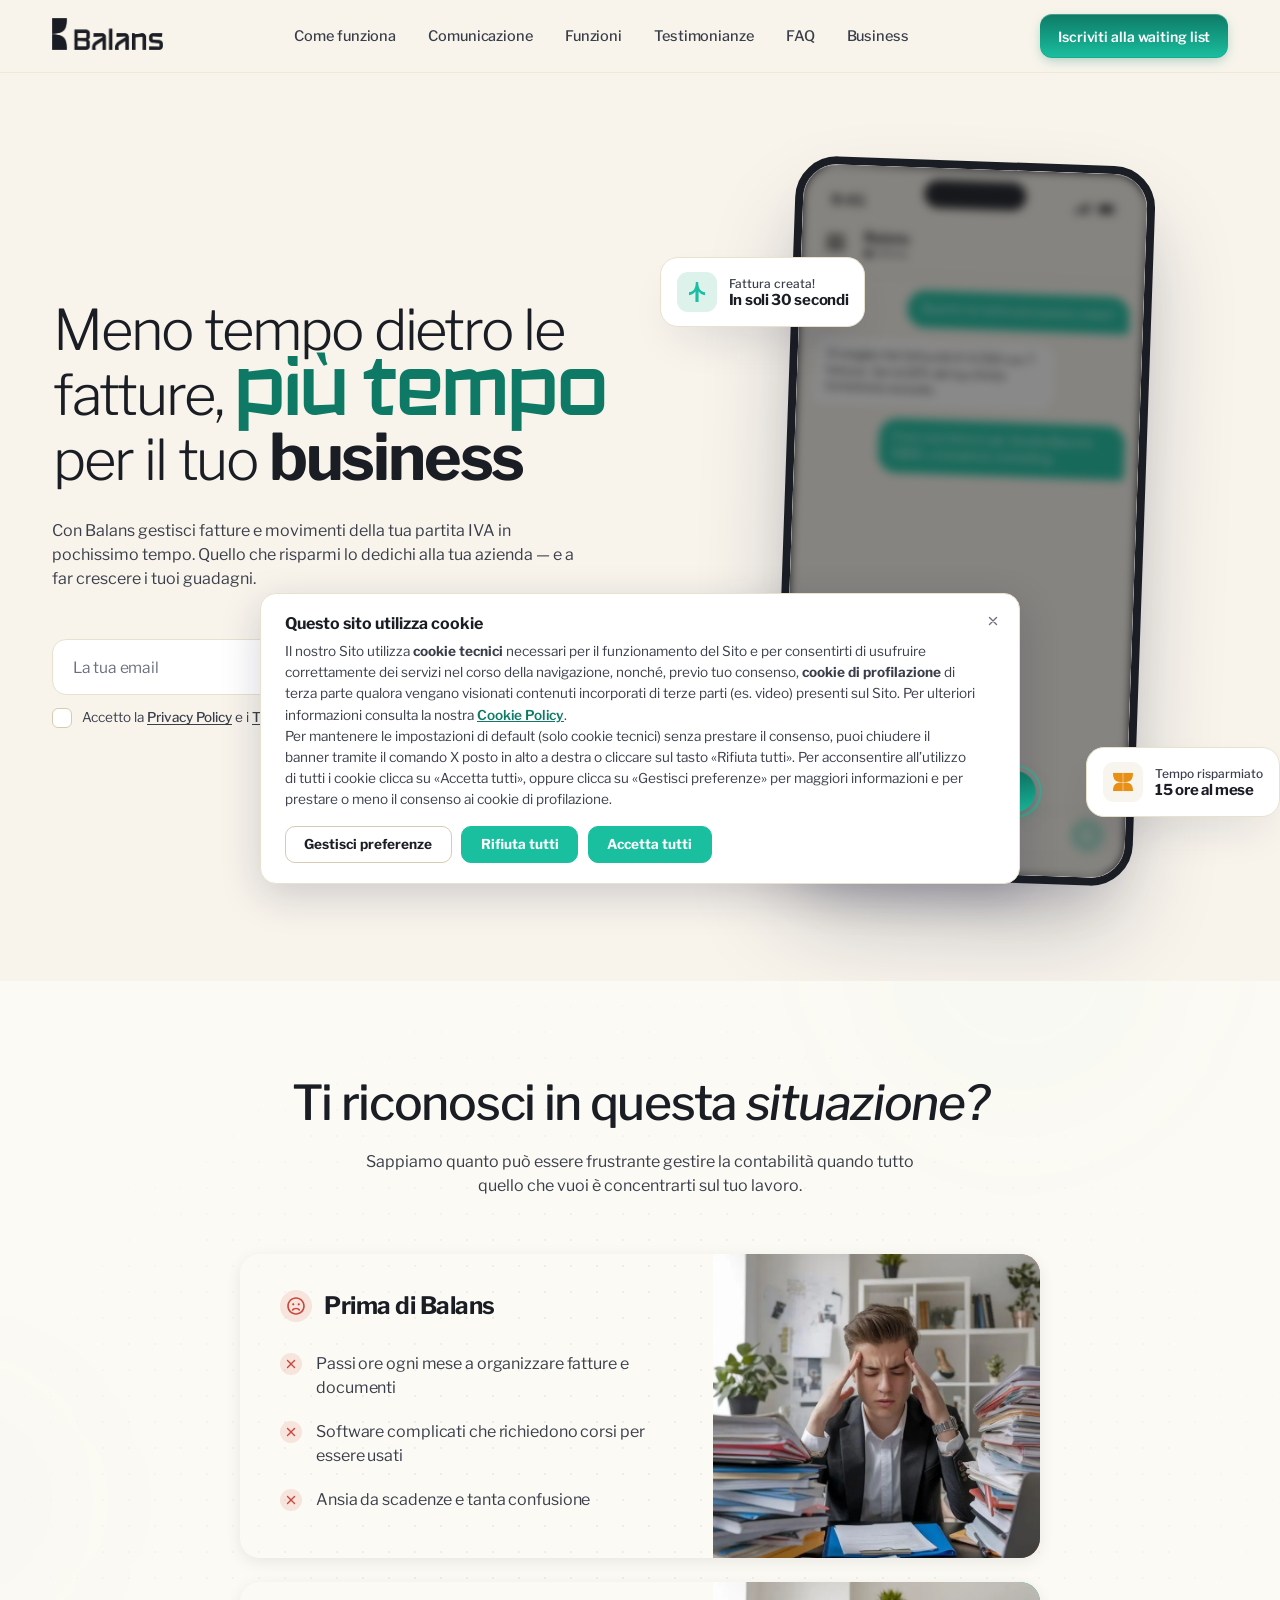
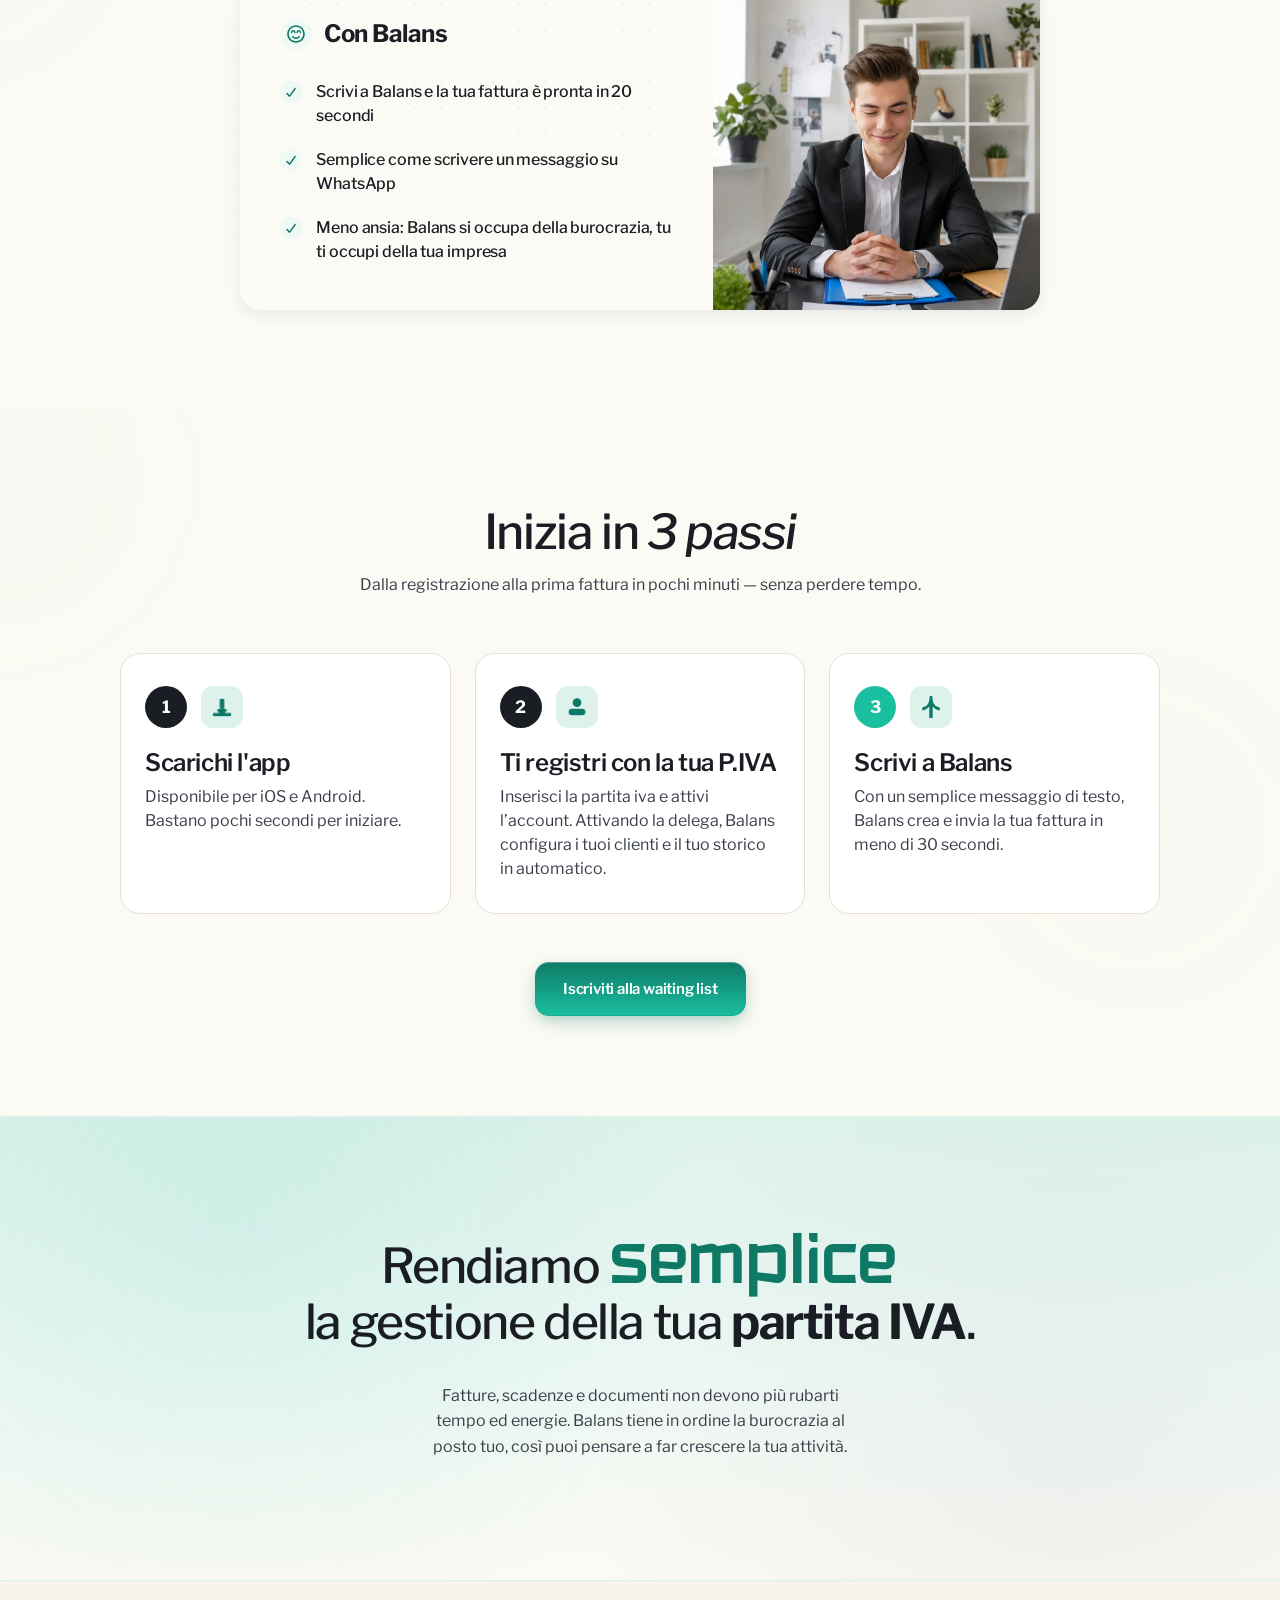
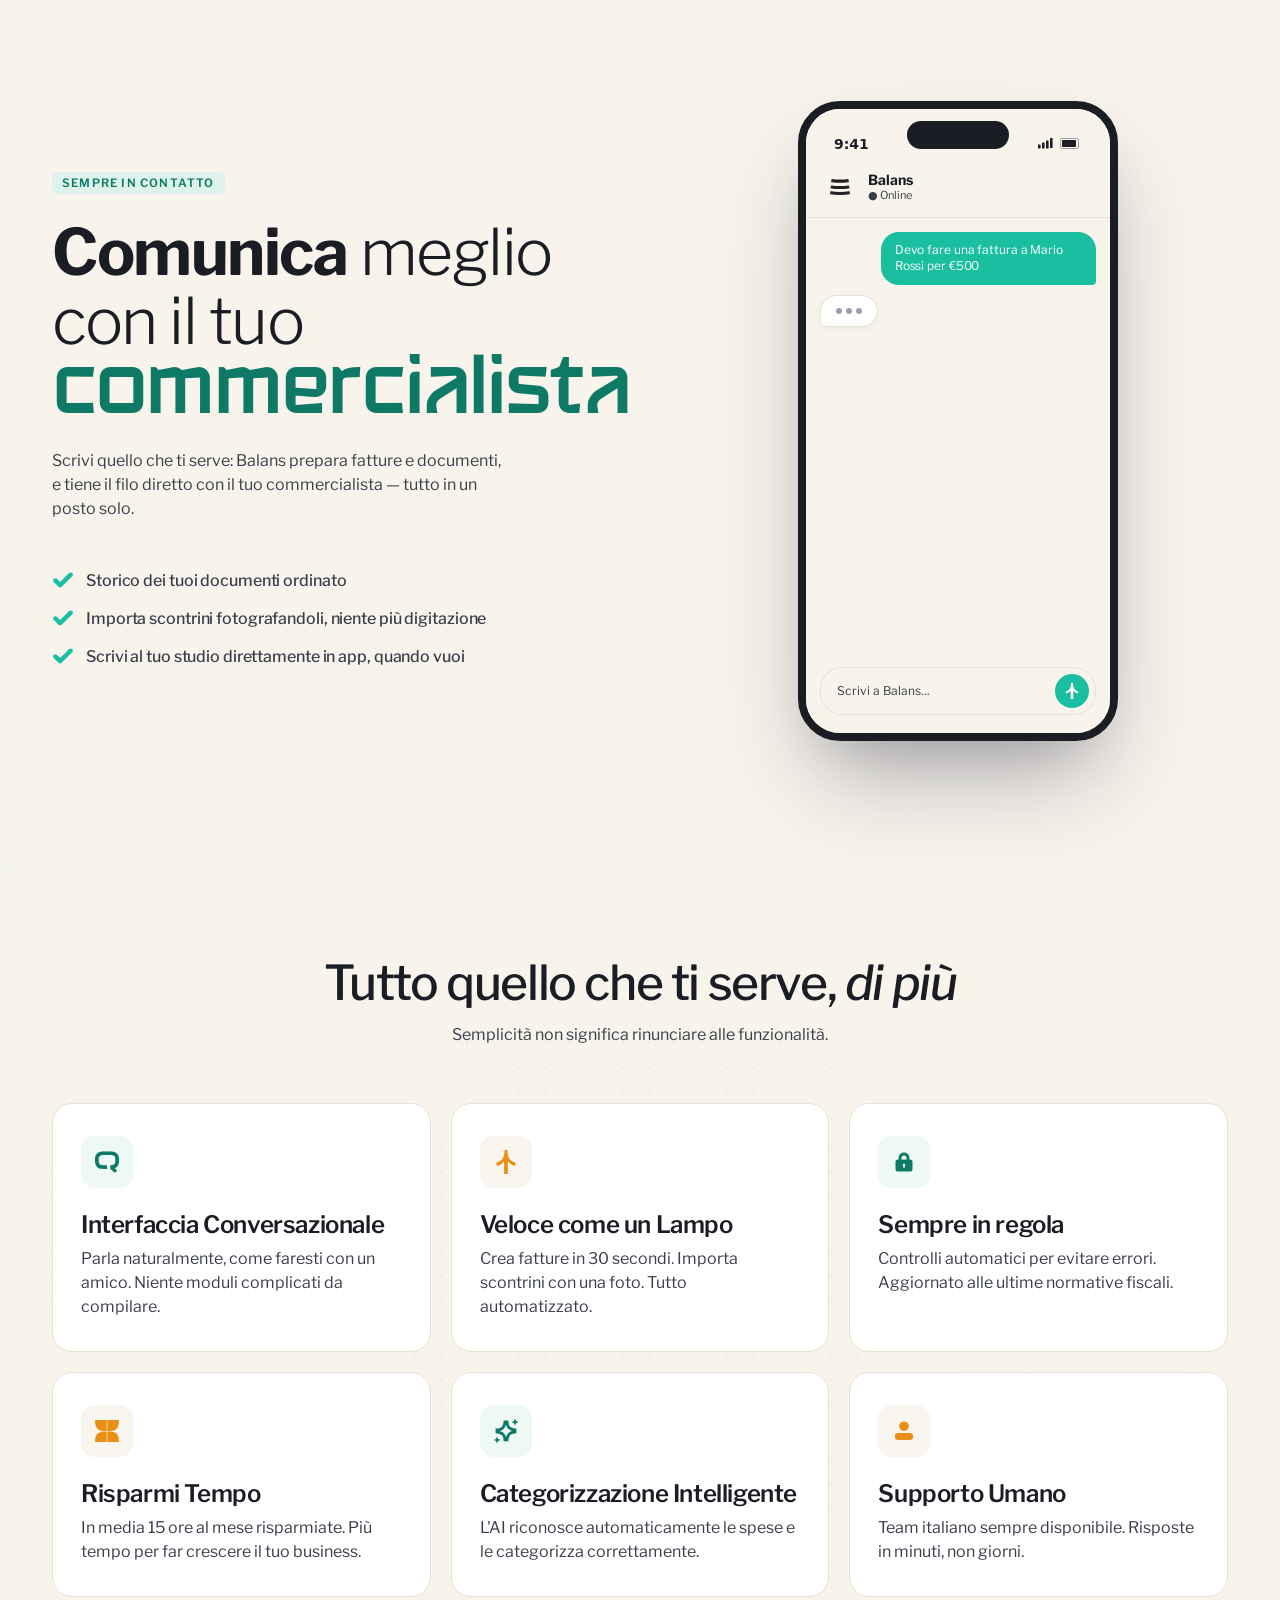
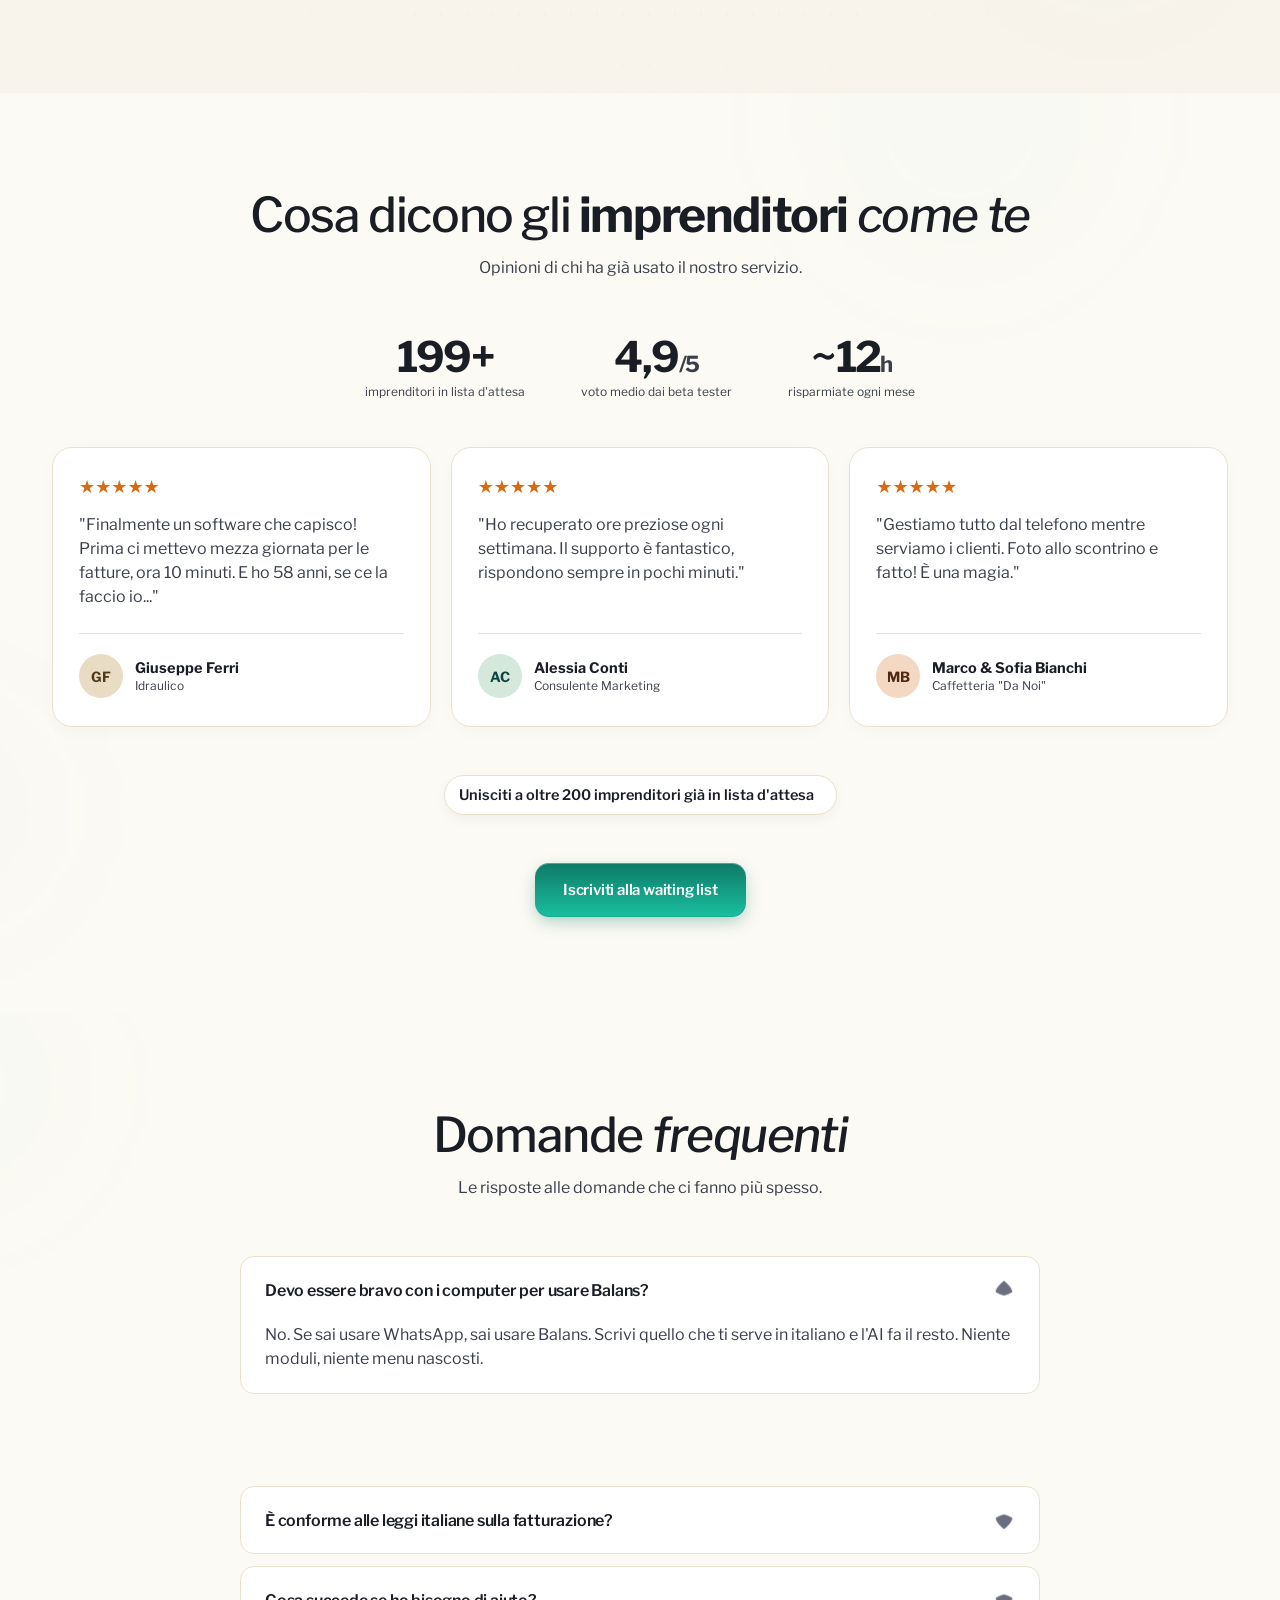
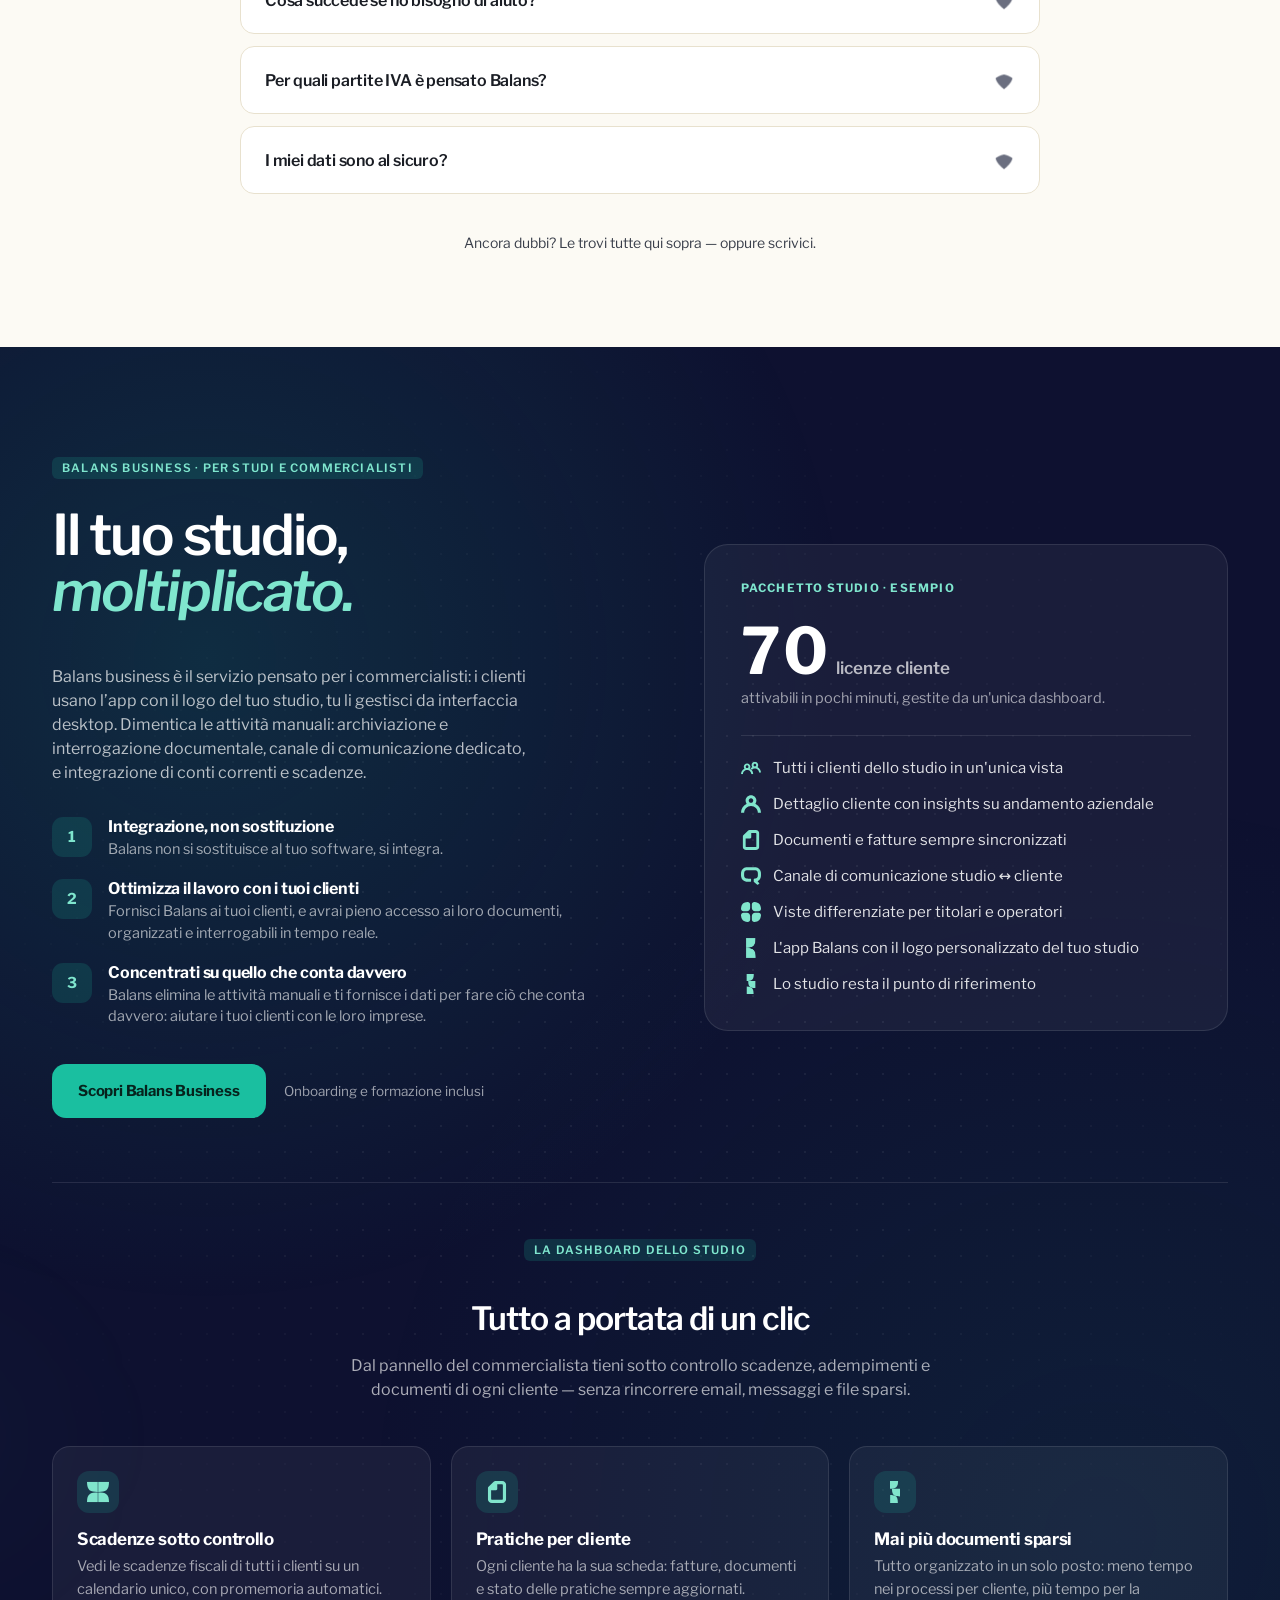
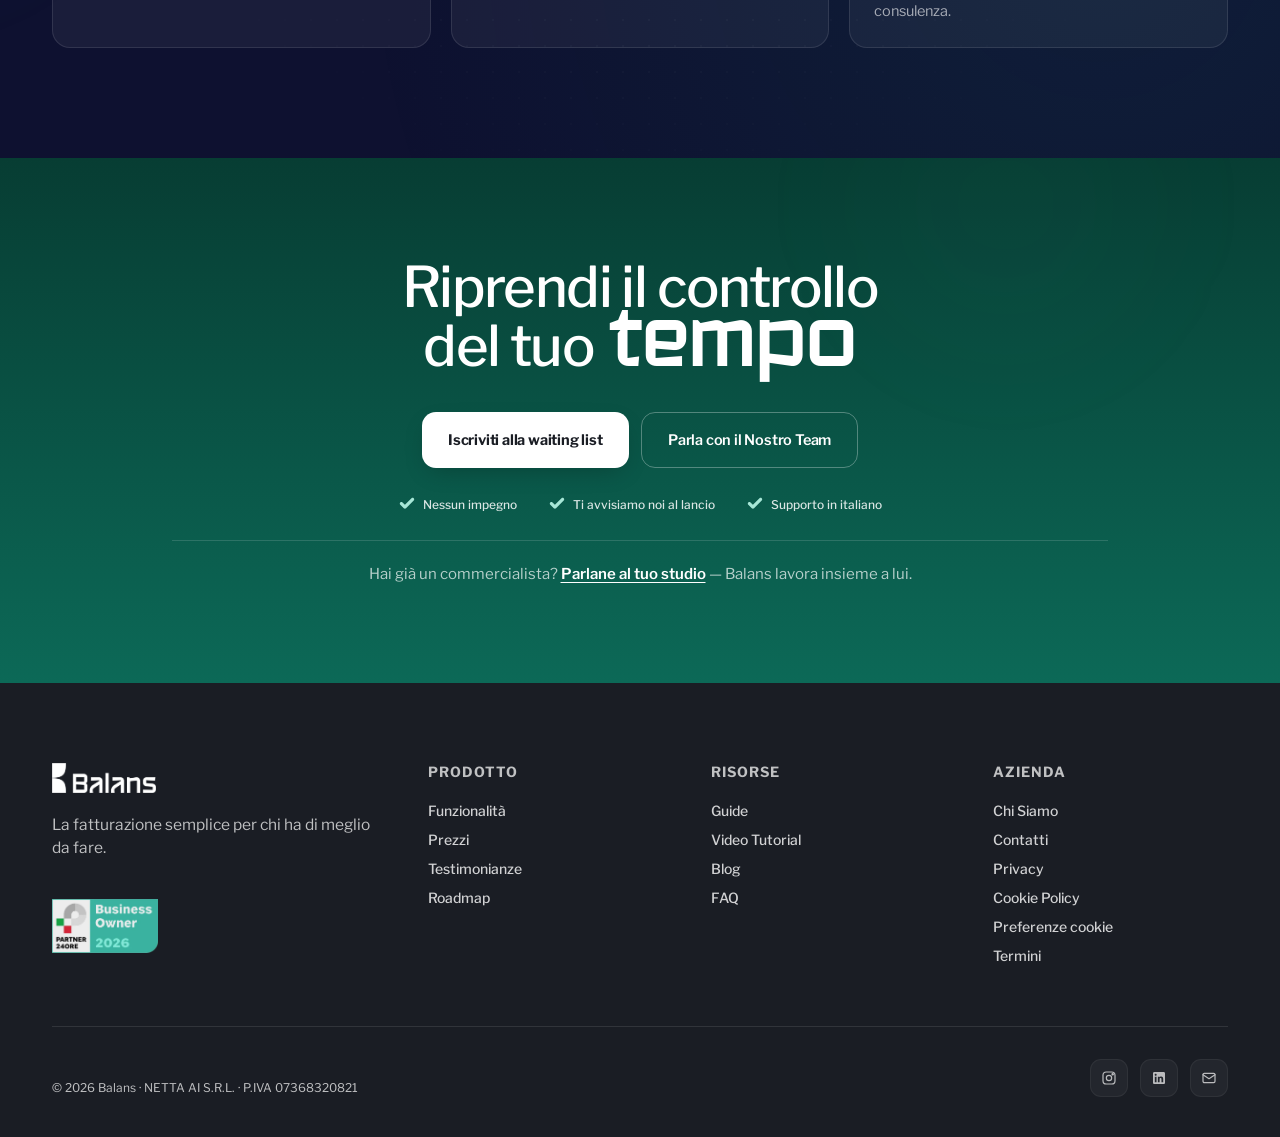
==== commit 507a1983: "feat: add Partner 24 ORE badge and update stylesheet version across multiple pages" ====
--- a/index.html
+++ b/index.html
@@ -26,7 +26,7 @@
     type="font/woff2" crossorigin>
   <link rel="preload" href="./assets/fonts/Galldis/Galldis.woff2" as="font" type="font/woff2" crossorigin>
 
-  <link rel="stylesheet" href="./assets/css/style.css?v=2">
+  <link rel="stylesheet" href="./assets/css/style.css?v=3">
   <!-- animations.css non è critico per il primo paint: caricamento non-bloccante -->
   <link rel="stylesheet" href="./assets/css/animations.css?v=2" media="print" onload="this.media='all'">
   <noscript>
@@ -1007,6 +1007,12 @@
           <p class="ftr-tagline">
             La fatturazione semplice per chi ha di meglio da fare.
           </p>
+          <a class="ftr-badge" href="https://partner24ore.ilsole24ore.com/" target="_blank" rel="noopener"
+            title="Scopri il network Partner 24 ORE de Il Sole 24 Ore (si apre in una nuova scheda)">
+            <img src="./assets/img/Partner_24_ORE_BUSINESS_OWNER_2026.webp"
+              alt="Partner 24 ORE — Business Owner 2026, network de Il Sole 24 Ore" width="443" height="226"
+              loading="lazy" decoding="async">
+          </a>
         </div>
         <div>
           <h3>Prodotto</h3>
--- a/assets/css/style.css
+++ b/assets/css/style.css
@@ -1561,6 +1561,39 @@
     margin-top: 16px;
 }
 
+/* Badge Partner 24 ORE — selettore discendente necessario: `.ftr-top a`
+   impone display:block, padding:6px 0 e opacity:.8 e vincerebbe per specificità */
+.ftr-top .ftr-badge {
+    display: inline-block;
+    margin-top: 24px;
+    padding: 0;
+    line-height: 0;
+    opacity: .92;
+    transition: opacity .15s;
+}
+
+.ftr-top .ftr-badge:hover {
+    opacity: 1;
+}
+
+.ftr-top .ftr-badge:focus-visible {
+    outline: 2px solid var(--teal);
+    outline-offset: 4px;
+    border-radius: 12px;
+}
+
+.ftr-top .ftr-badge img {
+    display: block;
+    width: auto;
+    height: 54px;
+}
+
+@media (max-width: 600px) {
+    .ftr-top .ftr-badge img {
+        height: 48px;
+    }
+}
+
 .ftr-bottom {
     padding-top: 32px;
     display: flex;
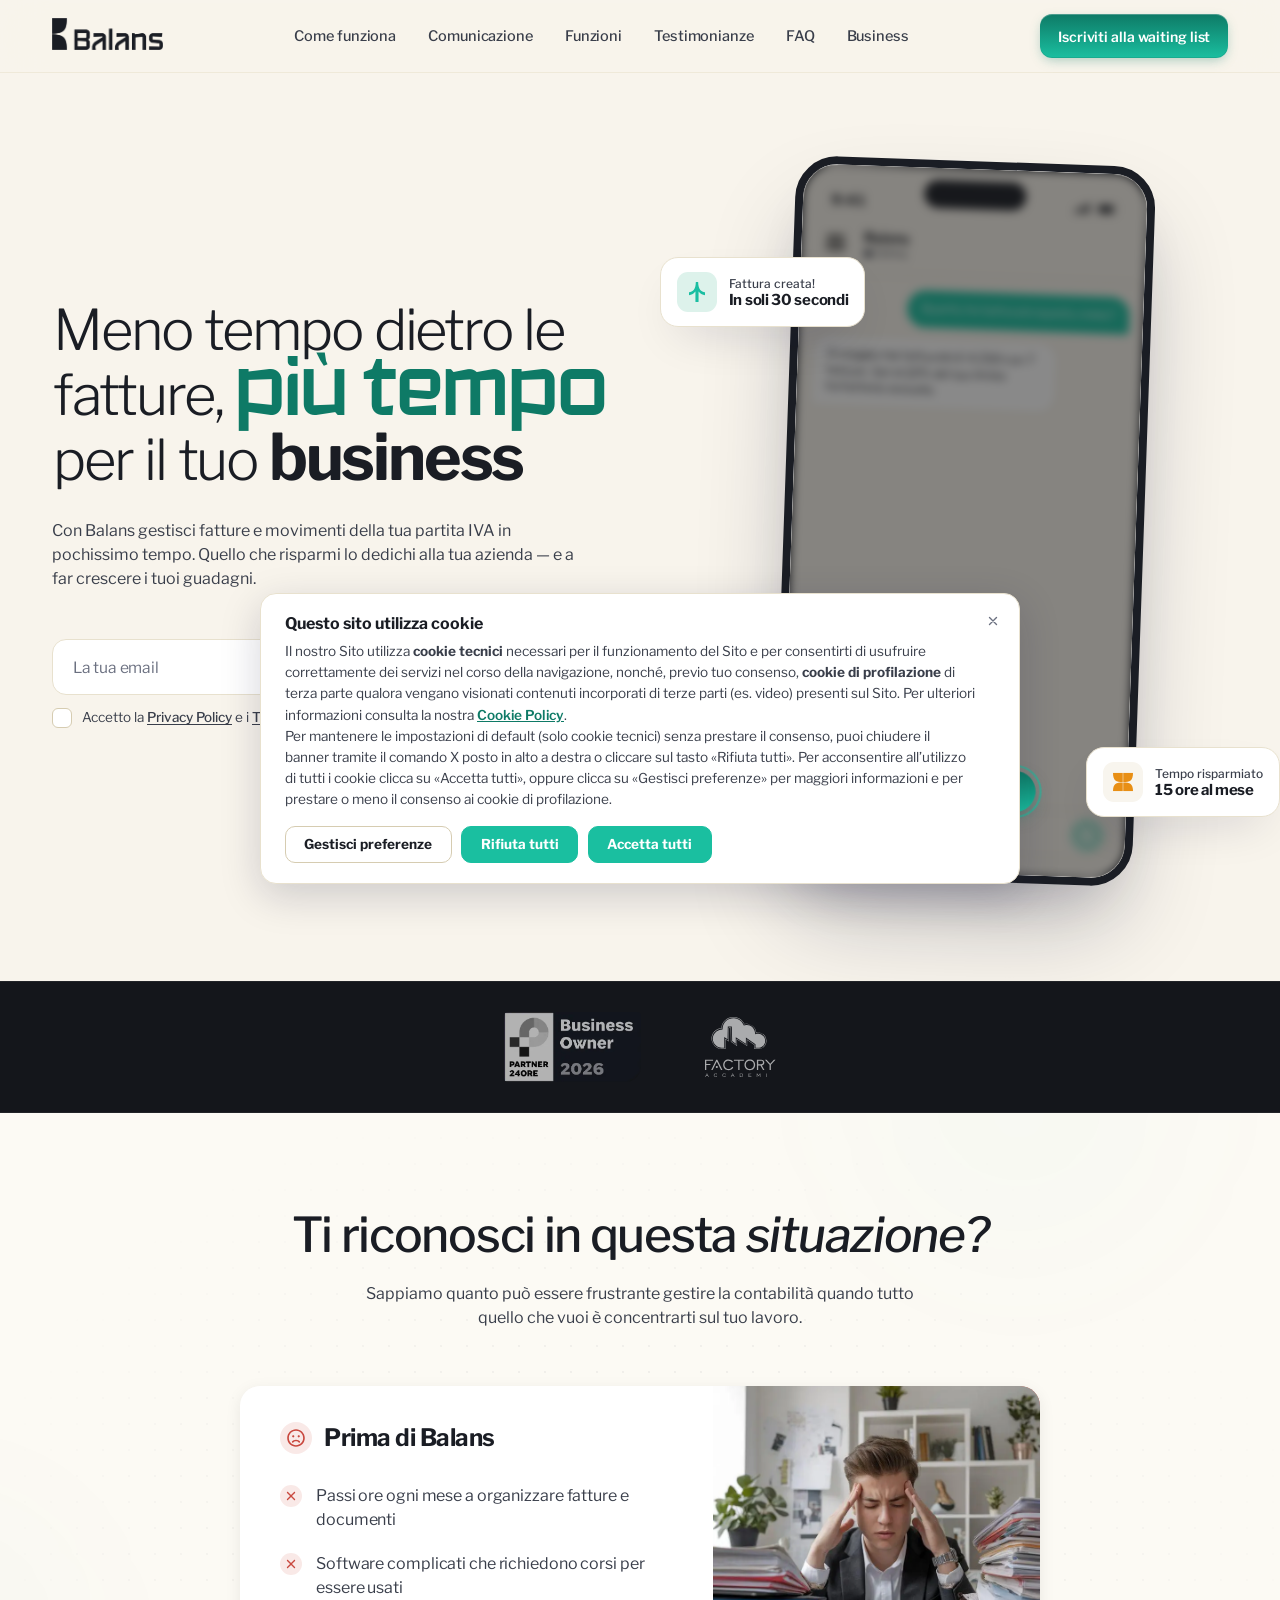
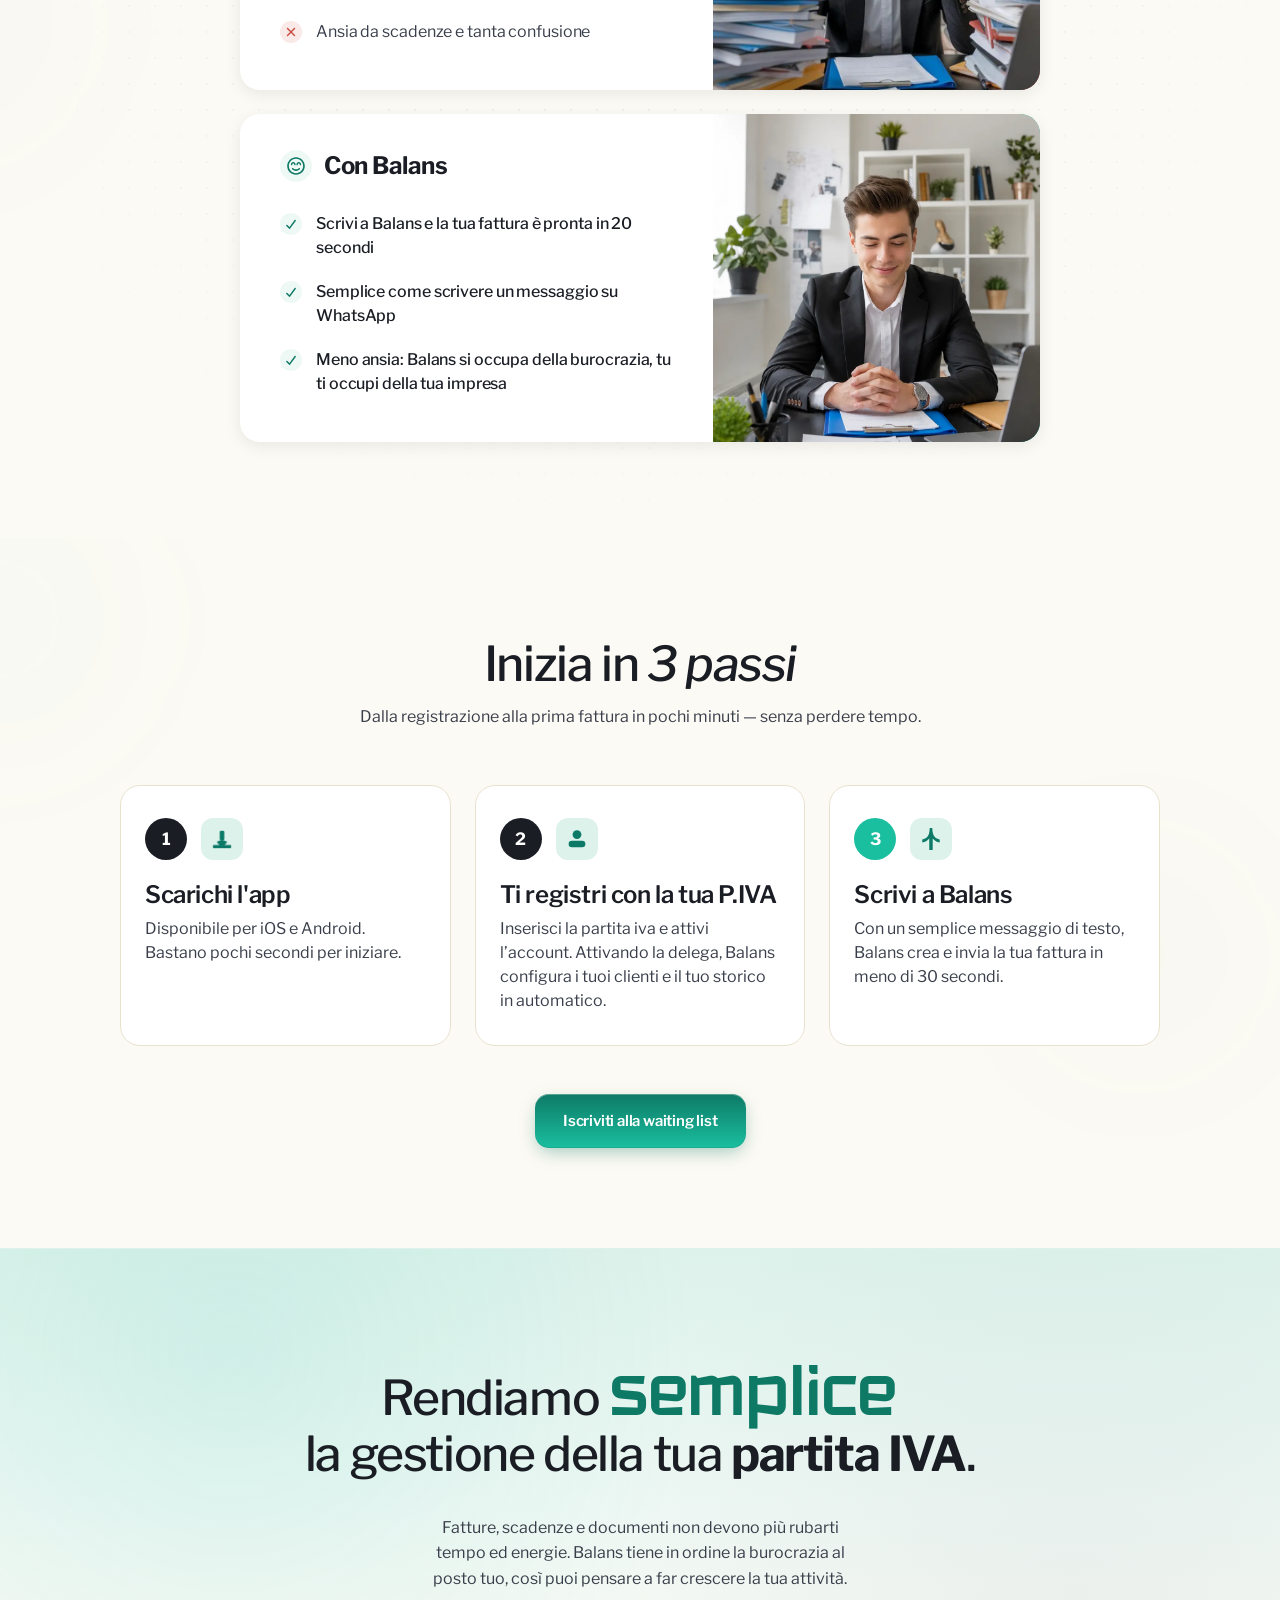
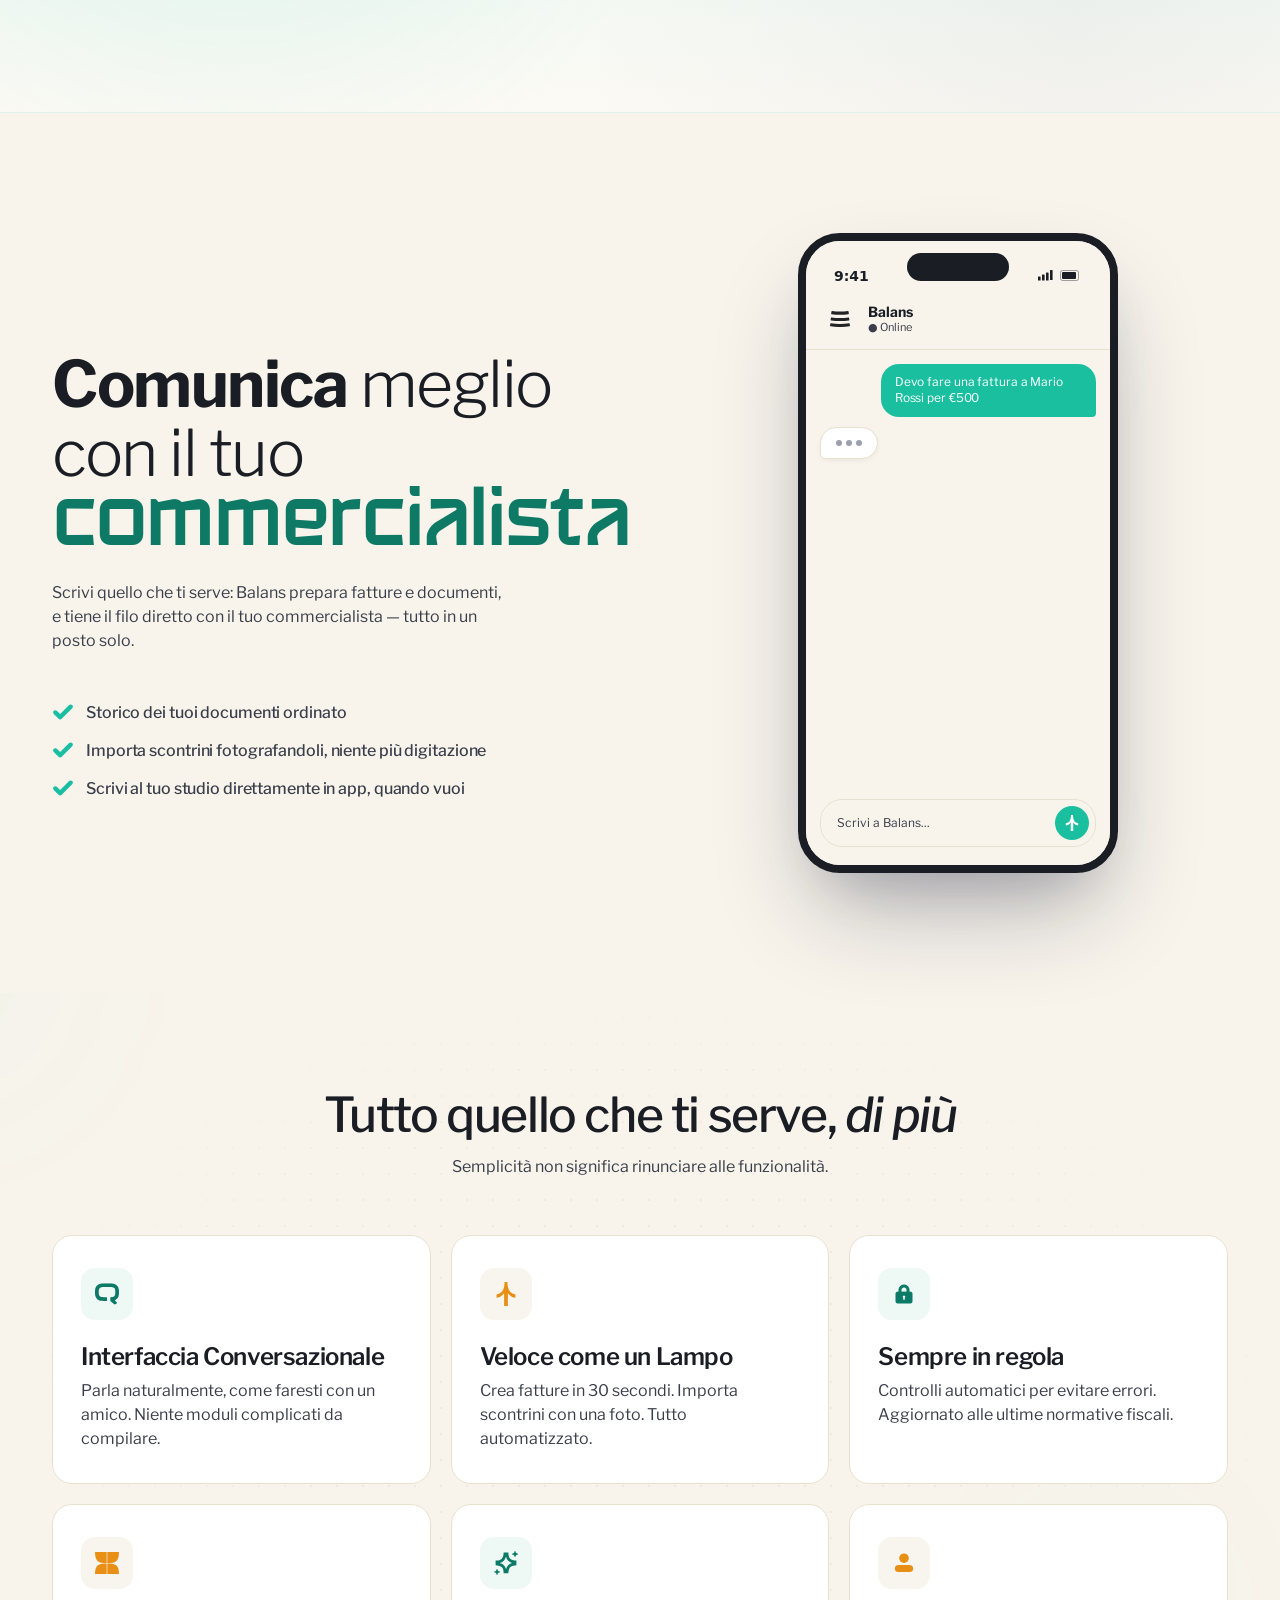
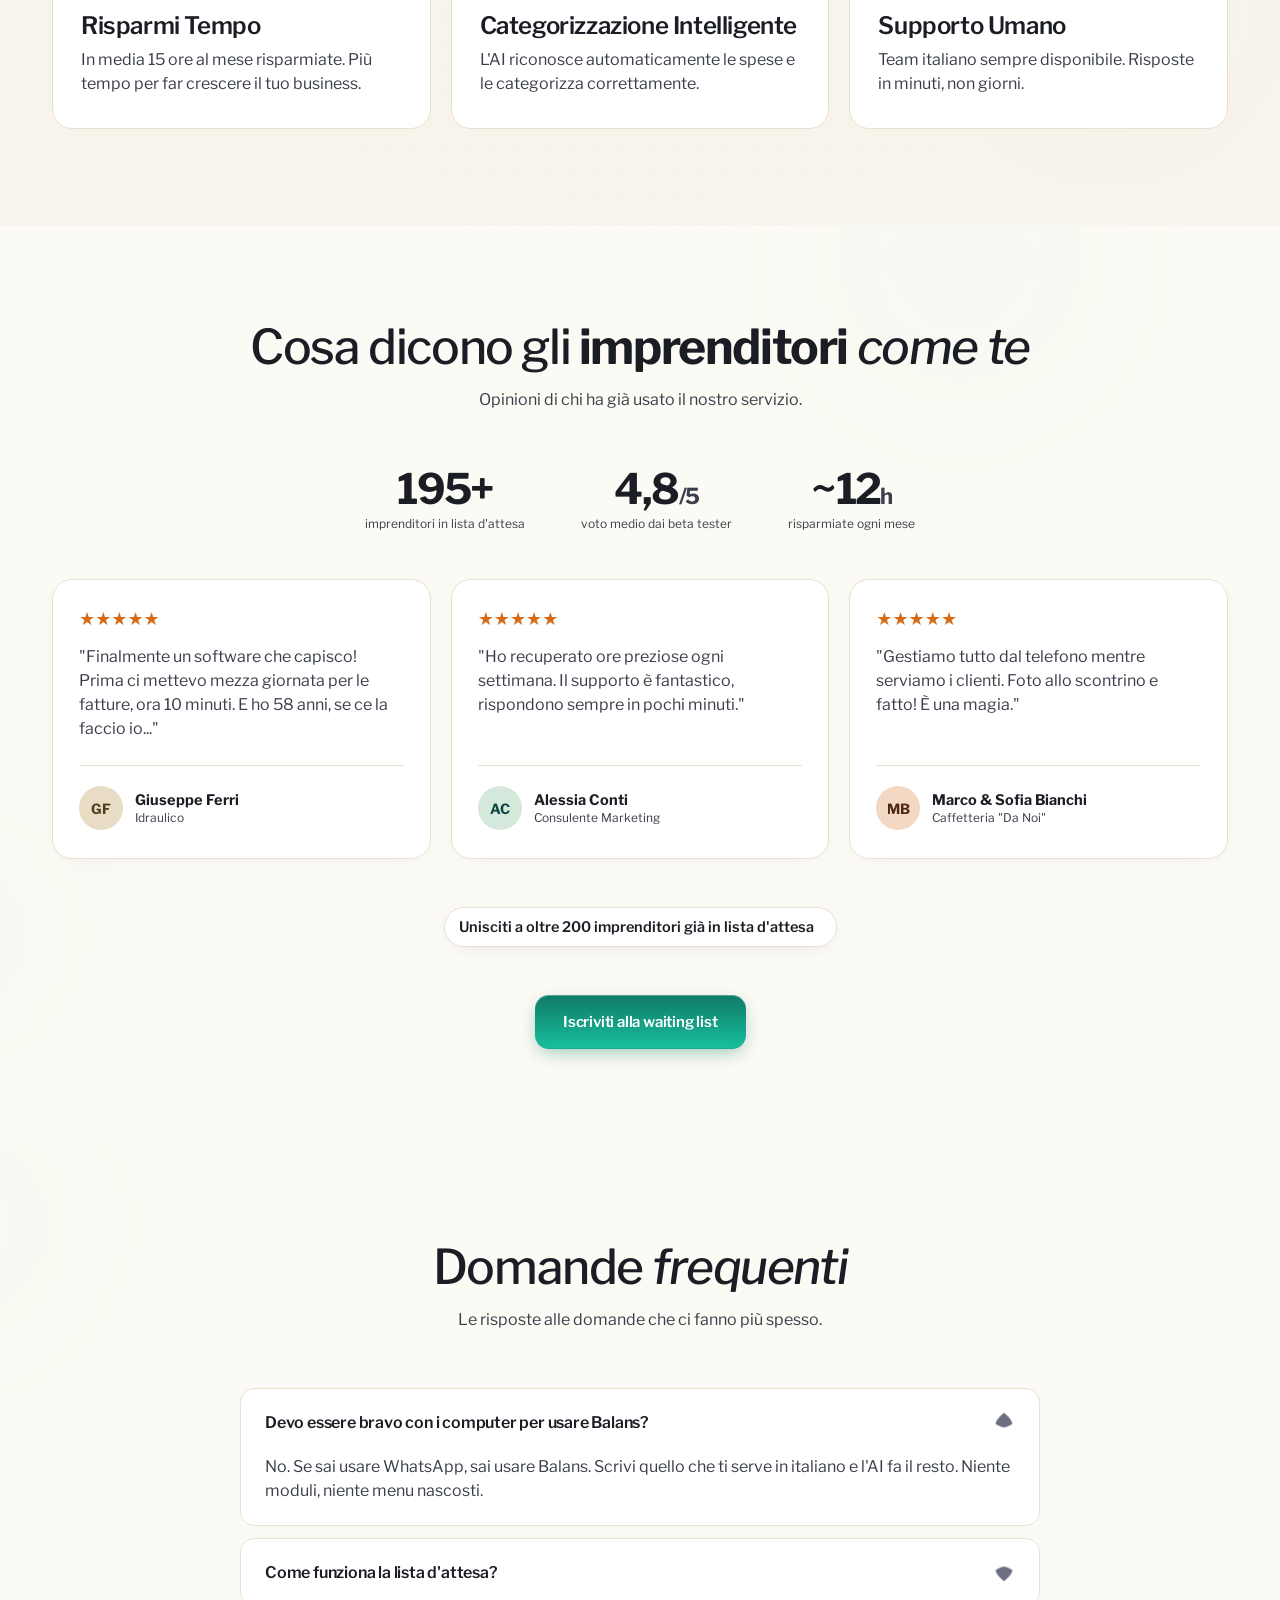
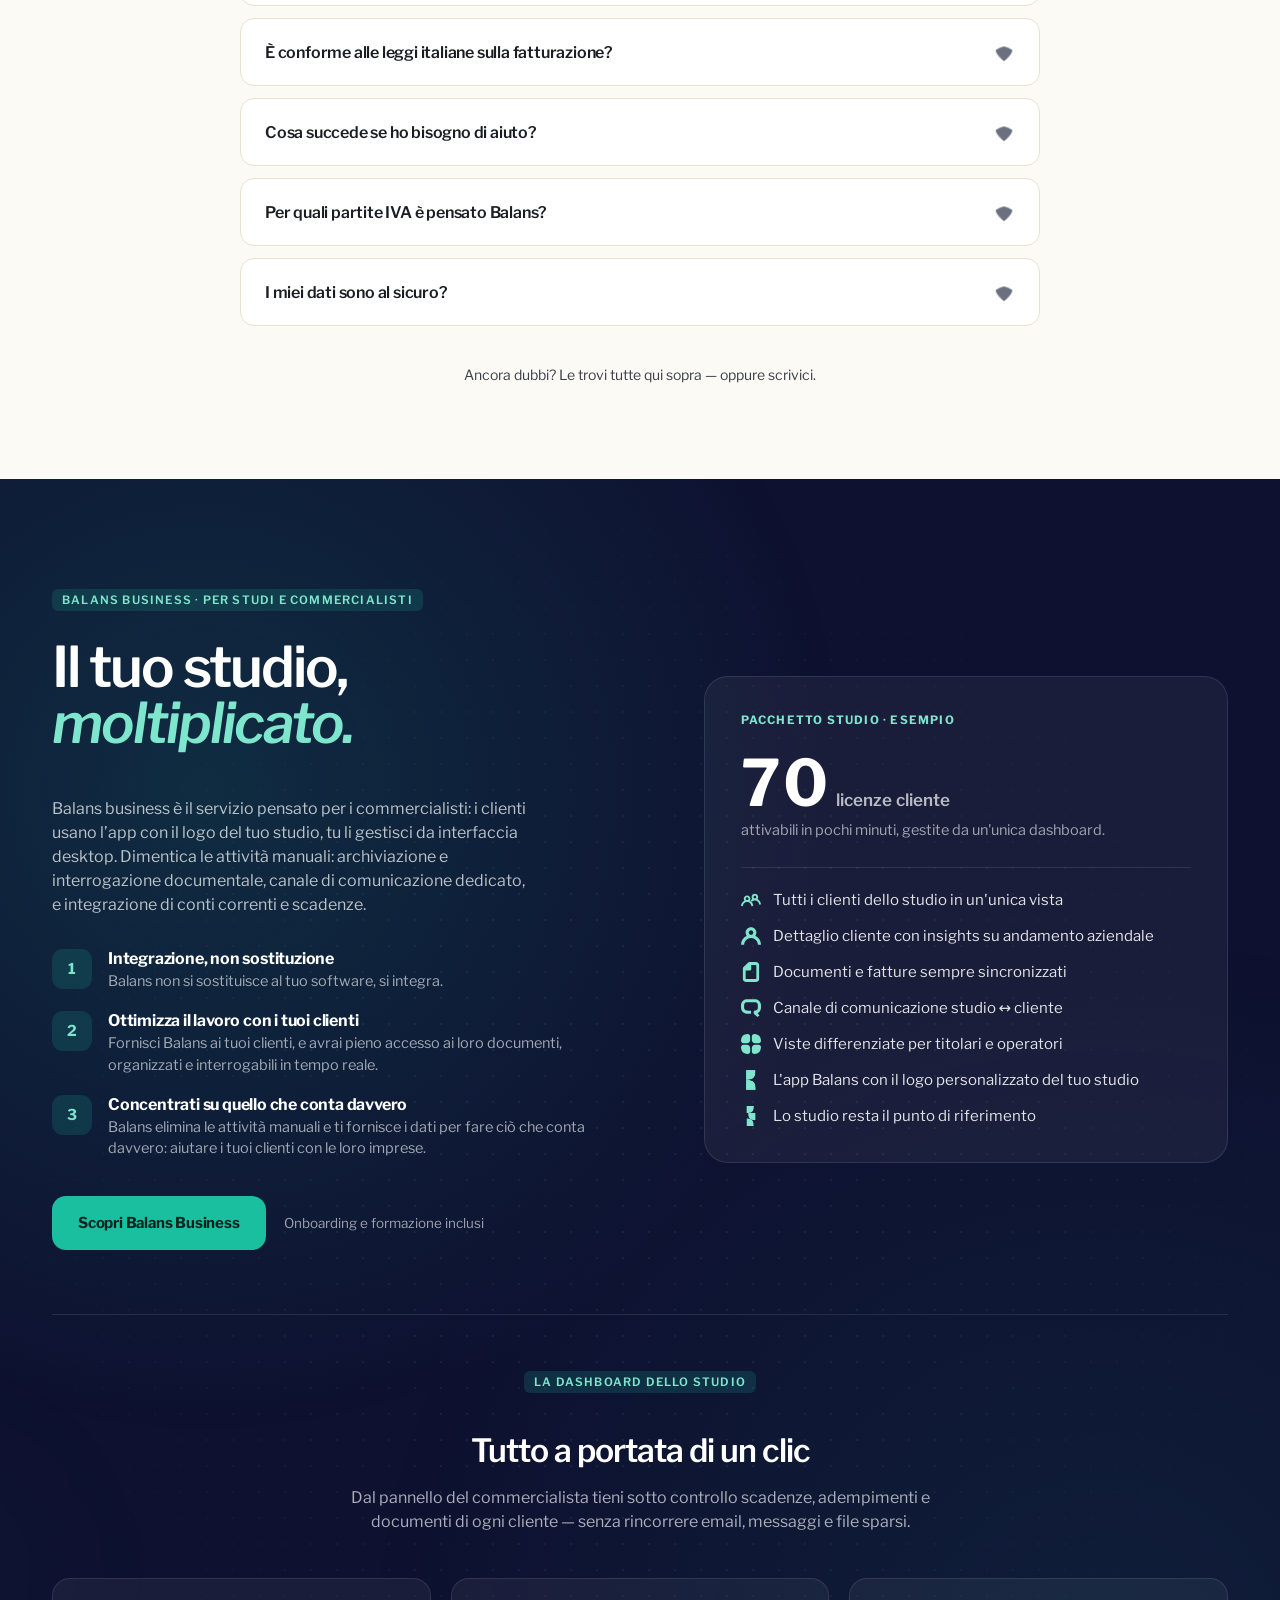
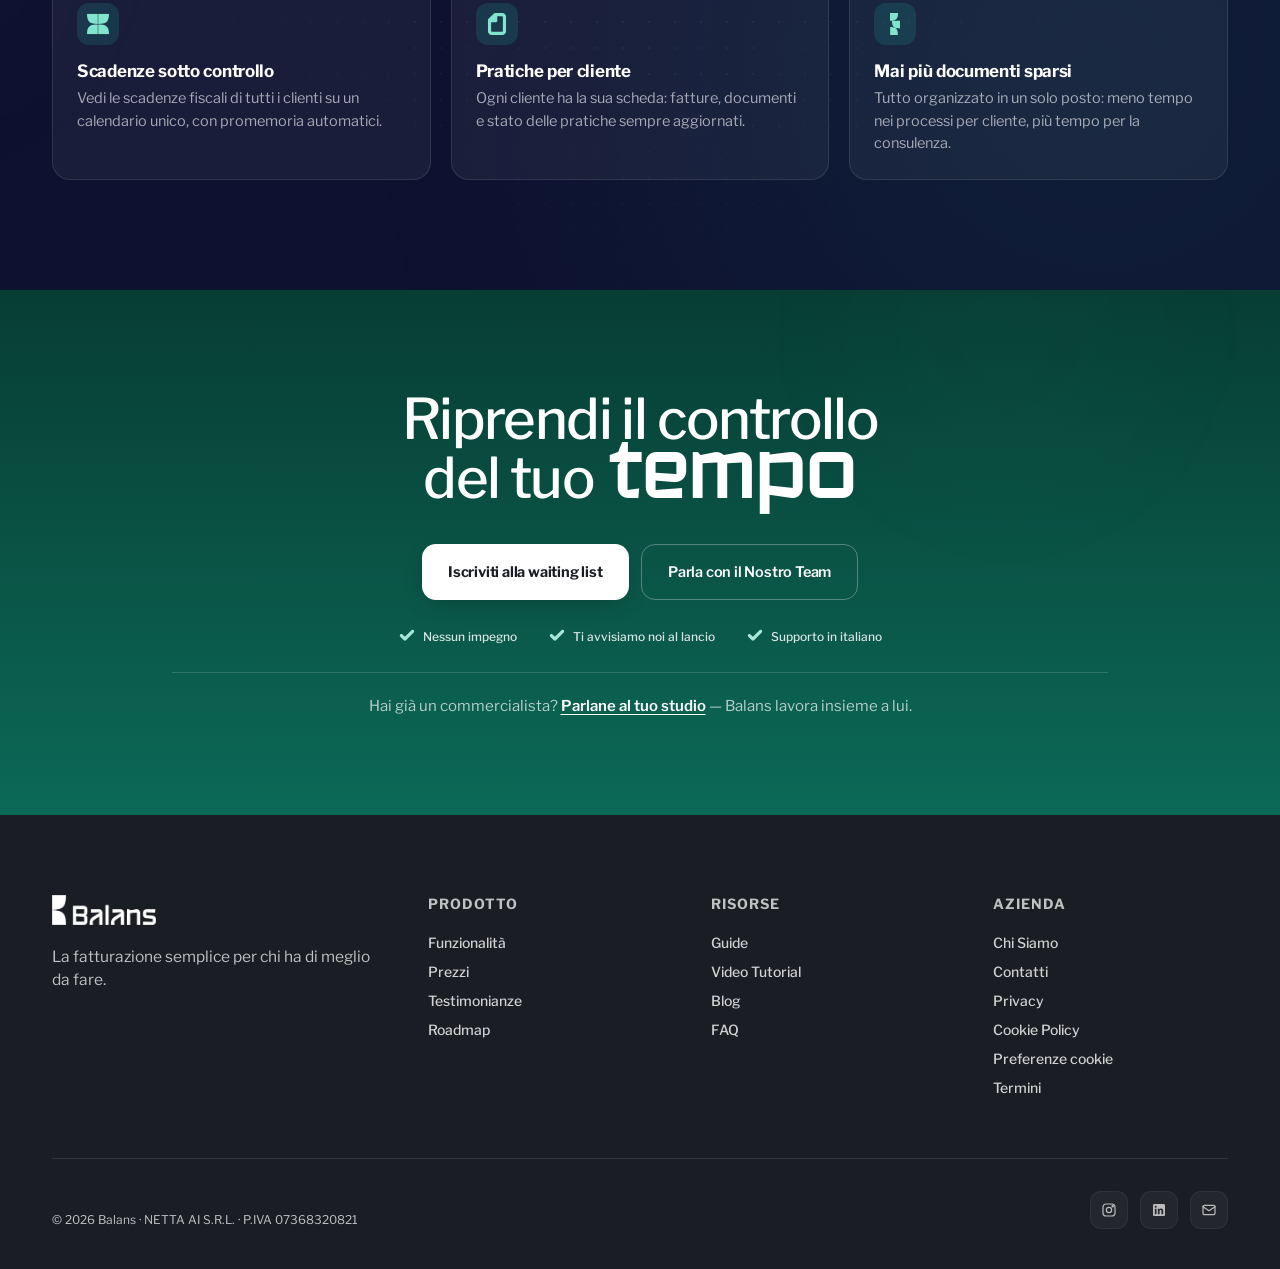
==== commit 0a6076a7: "Add press section with logos and update styles - Introduced a new section for press logos with a dar" ====
--- a/index.html
+++ b/index.html
@@ -26,7 +26,7 @@
     type="font/woff2" crossorigin>
   <link rel="preload" href="./assets/fonts/Galldis/Galldis.woff2" as="font" type="font/woff2" crossorigin>
 
-  <link rel="stylesheet" href="./assets/css/style.css?v=3">
+  <link rel="stylesheet" href="./assets/css/style.css?v=7">
   <!-- animations.css non è critico per il primo paint: caricamento non-bloccante -->
   <link rel="stylesheet" href="./assets/css/animations.css?v=2" media="print" onload="this.media='all'">
   <noscript>
@@ -335,6 +335,39 @@
     </div>
   </section>
 
+  <!-- ─────────────── PARLANO DI NOI — striscia press / partner ─────────────── -->
+  <section class="press" aria-label="Partner e testate">
+    <div class="container press-inner">
+
+      <!-- Gruppo loghi centrato -->
+      <ul class="press-logos">
+
+        <!-- Badge Partner 24 ORE: raster con fondo bianco opaco, --original lo esclude
+             dalla monocromia forzata e lo lascia nei colori del marchio -->
+        <li class="press-logo press-logo--badge press-logo--original">
+          <img src="./assets/img/Partner_24_ORE_BUSINESS_OWNER.webp"
+            alt="Partner 24 ORE — Business Owner 2026, network de Il Sole 24 Ore" width="443" height="226"
+            loading="lazy" decoding="async">
+        </li>
+
+        <!-- Ogni altro logo eredita la monocromia bianca da .press-logos img -->
+        <li class="press-logo">
+          <img src="./assets/img/logo-factory-academia.svg" alt="Factory Academia" width="95" height="80"
+            loading="lazy" decoding="async">
+        </li>
+
+        <!-- Per aggiungere altre testate, duplica il blocco qui sotto puntando al file SVG/PNG del logo:
+             viene reso bianco automaticamente, purché abbia lo sfondo trasparente.
+        <li class="press-logo">
+          <img src="./assets/img/logos/nome-logo.svg" alt="Nome testata" width="120" height="32"
+            loading="lazy" decoding="async">
+        </li>
+        -->
+
+      </ul>
+    </div>
+  </section>
+
   <!-- ─────────────── COMPARE — Prima / Con Balans ─────────────── -->
   <section class="compare">
     <div class="container">
@@ -1007,12 +1040,6 @@
           <p class="ftr-tagline">
             La fatturazione semplice per chi ha di meglio da fare.
           </p>
-          <a class="ftr-badge" href="https://partner24ore.ilsole24ore.com/" target="_blank" rel="noopener"
-            title="Scopri il network Partner 24 ORE de Il Sole 24 Ore (si apre in una nuova scheda)">
-            <img src="./assets/img/Partner_24_ORE_BUSINESS_OWNER_2026.webp"
-              alt="Partner 24 ORE — Business Owner 2026, network de Il Sole 24 Ore" width="443" height="226"
-              loading="lazy" decoding="async">
-          </a>
         </div>
         <div>
           <h3>Prodotto</h3>
--- a/assets/css/style.css
+++ b/assets/css/style.css
@@ -1211,6 +1211,109 @@
     line-height: 1.45;
 }
 
+/* ───────── Parlano di noi — striscia press / partner ───────── */
+
+/* Sfondo: banda a tutta larghezza, grigio molto scuro quasi nero.
+   Colori fissi e non variabili di tema: la striscia resta scura sia in light che in dark. */
+.press {
+    background: #14161B;
+    /* Padding verticale della striscia; quello orizzontale arriva da .container (32px) */
+    padding: 30px 0;
+    border-top: 1px solid rgba(255, 255, 255, 0.06);
+    border-bottom: 1px solid rgba(255, 255, 255, 0.06);
+}
+
+/* Layout: gruppo loghi centrato nella striscia */
+.press-inner {
+    display: flex;
+    align-items: center;
+    justify-content: center;
+}
+
+/* Contenitore loghi — centrato, con respiro tra un marchio e l'altro */
+.press-logos {
+    list-style: none;
+    margin: 0;
+    padding: 0;
+    display: flex;
+    align-items: center;
+    justify-content: center;
+    flex-wrap: wrap;
+    gap: 24px 64px;
+}
+
+/* Singolo logo — altezza comune per uniformare otticamente marchi di forma diversa */
+.press-logo {
+    display: flex;
+    align-items: center;
+}
+
+.press-logo img {
+    display: block;
+    height: 60px;
+    width: auto;
+    max-width: 100%;
+}
+
+/* ── Monocromia forzata ──
+   Regola generale: qualsiasi logo dentro .press-logos diventa bianco pieno,
+   a prescindere dai colori dell'immagine originale.
+     grayscale(100%)  azzera la saturazione
+     brightness(0)    schiaccia ogni pixel a nero, colori inclusi
+     invert(100%)     ribalta il nero in bianco → silhouette bianca uniforme
+     opacity(0.8)     integra il logo nella striscia senza spegnerlo
+   Vale per SVG/PNG con sfondo TRASPARENTE, siano essi scuri, chiari o a colori.
+   Alternative scartate dopo il confronto a video:
+     · brightness(200%) schiarisce solo i loghi già chiari, quelli scuri
+       restano grigi e poco leggibili;
+     · invert(100%) da solo ribalta a nero i loghi già bianchi, facendoli
+       sparire sul fondo scuro. */
+.press-logos img {
+    filter: grayscale(100%) brightness(0) invert(100%) opacity(0.8);
+}
+
+/* ── Deroga: loghi con sfondo pieno ──
+   Un raster con fondo bianco opaco (il badge Partner 24 ORE) sotto la regola
+   qui sopra diventa un rettangolo bianco compatto: non c'è trasparenza da cui
+   ricavare la silhouette, quindi il lettering interno si perde. Questa classe
+   lo esclude dal filtro e lo lascia nei colori originali del marchio. */
+.press-logo--original img {
+    filter: none;
+}
+
+/* Il badge Partner 24 ORE è un raster con lettering interno:
+   ha bisogno di qualche pixel in più per restare leggibile accanto ai loghi mono */
+.press-logo--badge img {
+    height: 70px;
+    border-radius: 4px;
+}
+
+/* Tablet / piccoli laptop: distanza tra i loghi ridotta */
+@media (max-width: 920px) {
+    .press-logos {
+        gap: 20px 44px;
+    }
+}
+
+/* Telefono: loghi più piccoli e più vicini */
+@media (max-width: 600px) {
+    .press {
+        padding: 24px 0;
+    }
+
+    .press-logos {
+        gap: 16px 28px;
+    }
+
+    .press-logo img {
+        height: 46px;
+    }
+
+    .press-logo--badge img {
+        height: 54px;
+    }
+}
+
 /* ───────── Feature section ───────── */
 .feat {
     padding: 120px 0;
@@ -1561,39 +1664,6 @@
     margin-top: 16px;
 }
 
-/* Badge Partner 24 ORE — selettore discendente necessario: `.ftr-top a`
-   impone display:block, padding:6px 0 e opacity:.8 e vincerebbe per specificità */
-.ftr-top .ftr-badge {
-    display: inline-block;
-    margin-top: 24px;
-    padding: 0;
-    line-height: 0;
-    opacity: .92;
-    transition: opacity .15s;
-}
-
-.ftr-top .ftr-badge:hover {
-    opacity: 1;
-}
-
-.ftr-top .ftr-badge:focus-visible {
-    outline: 2px solid var(--teal);
-    outline-offset: 4px;
-    border-radius: 12px;
-}
-
-.ftr-top .ftr-badge img {
-    display: block;
-    width: auto;
-    height: 54px;
-}
-
-@media (max-width: 600px) {
-    .ftr-top .ftr-badge img {
-        height: 48px;
-    }
-}
-
 .ftr-bottom {
     padding-top: 32px;
     display: flex;
@@ -1675,6 +1745,7 @@
     border-radius: 20px;
     overflow: hidden;
     box-shadow: 0 4px 16px rgba(0, 0, 0, 0.08);
+    background-color: #FFFFFF;
 }
 
 .compare-row-text {
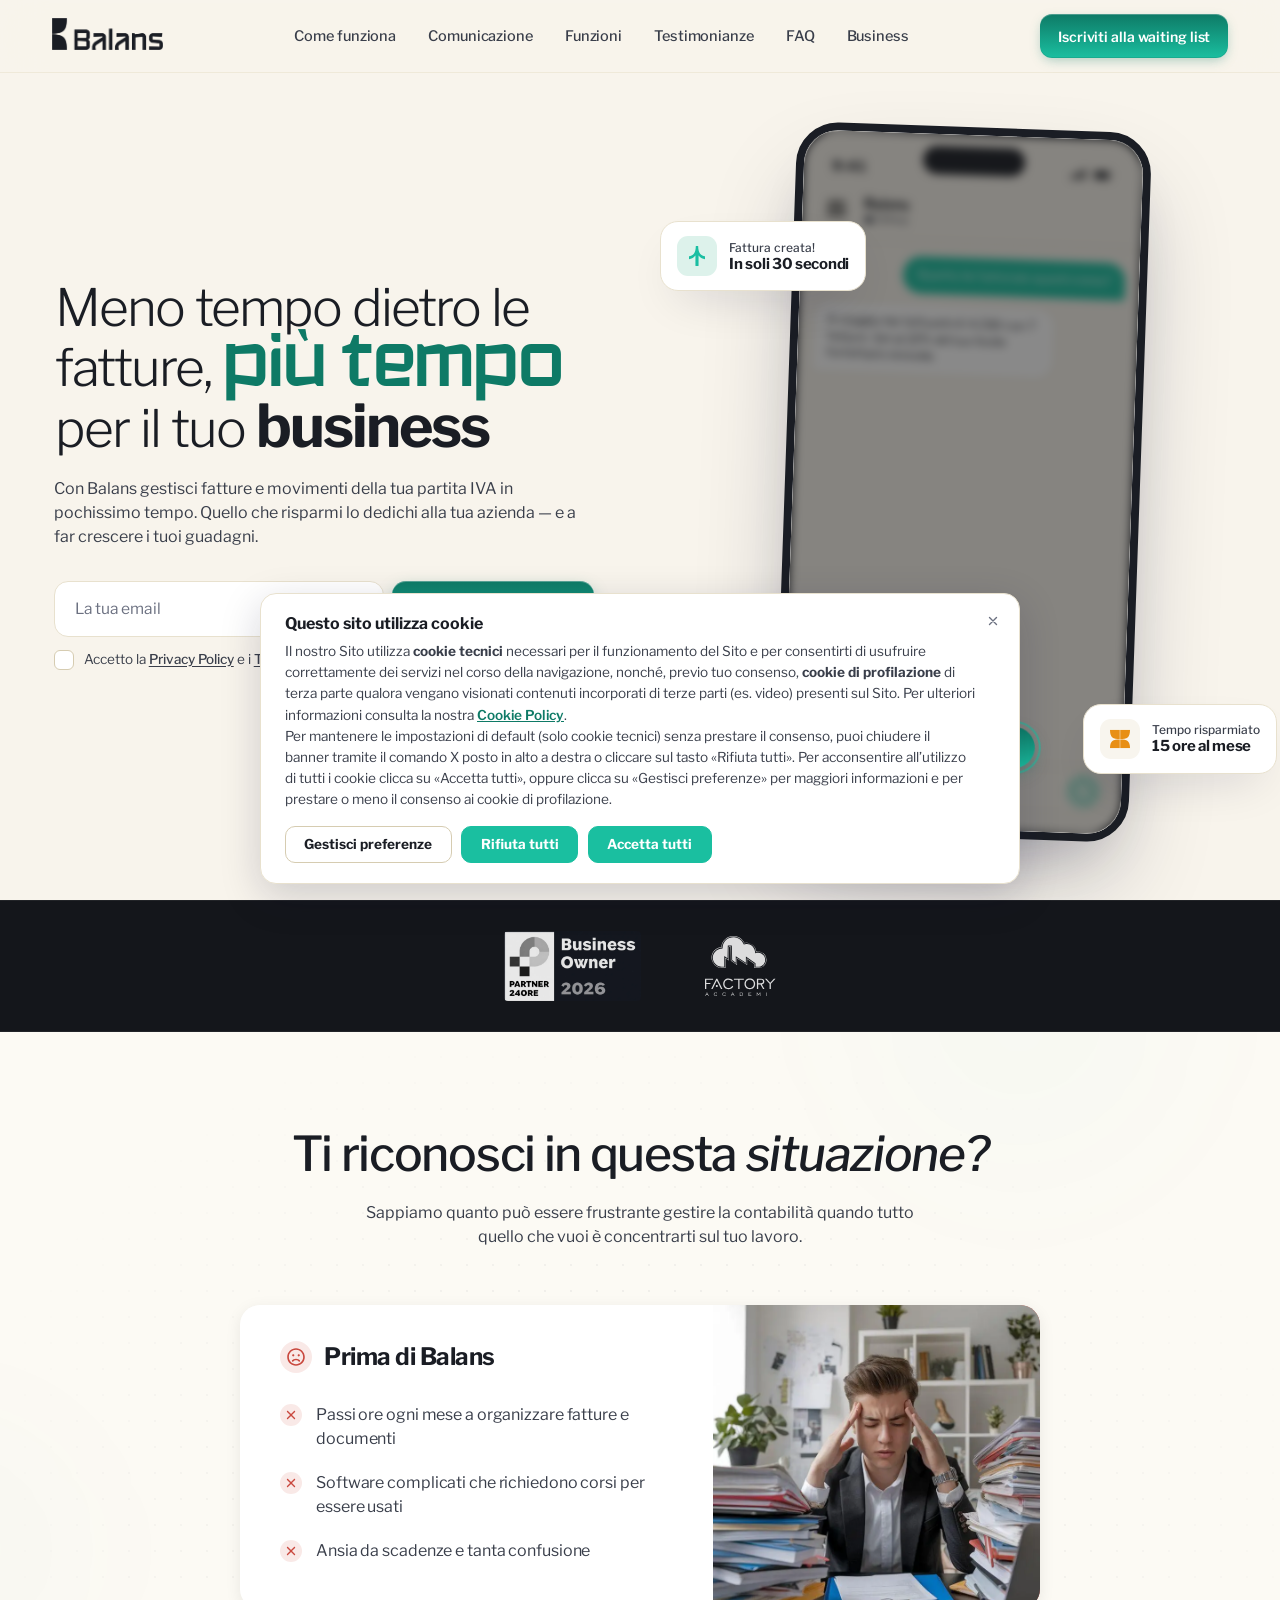
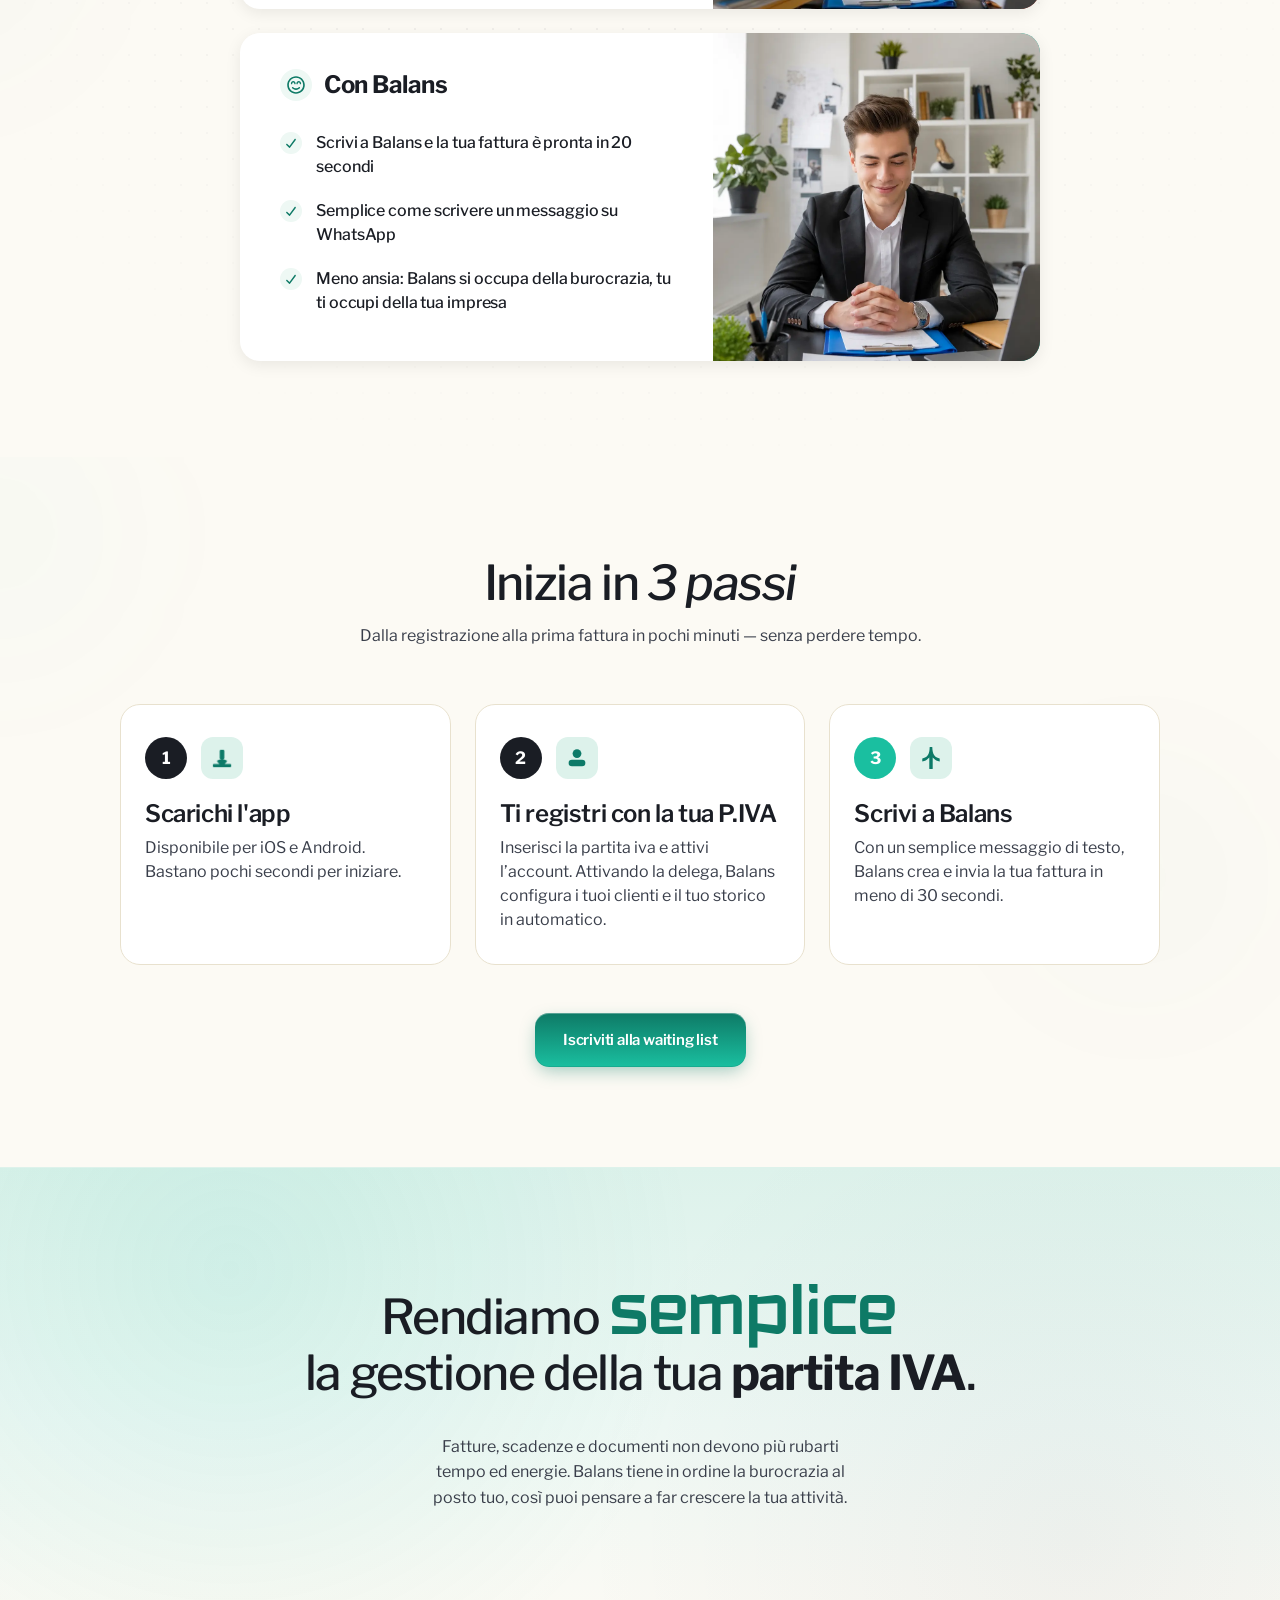
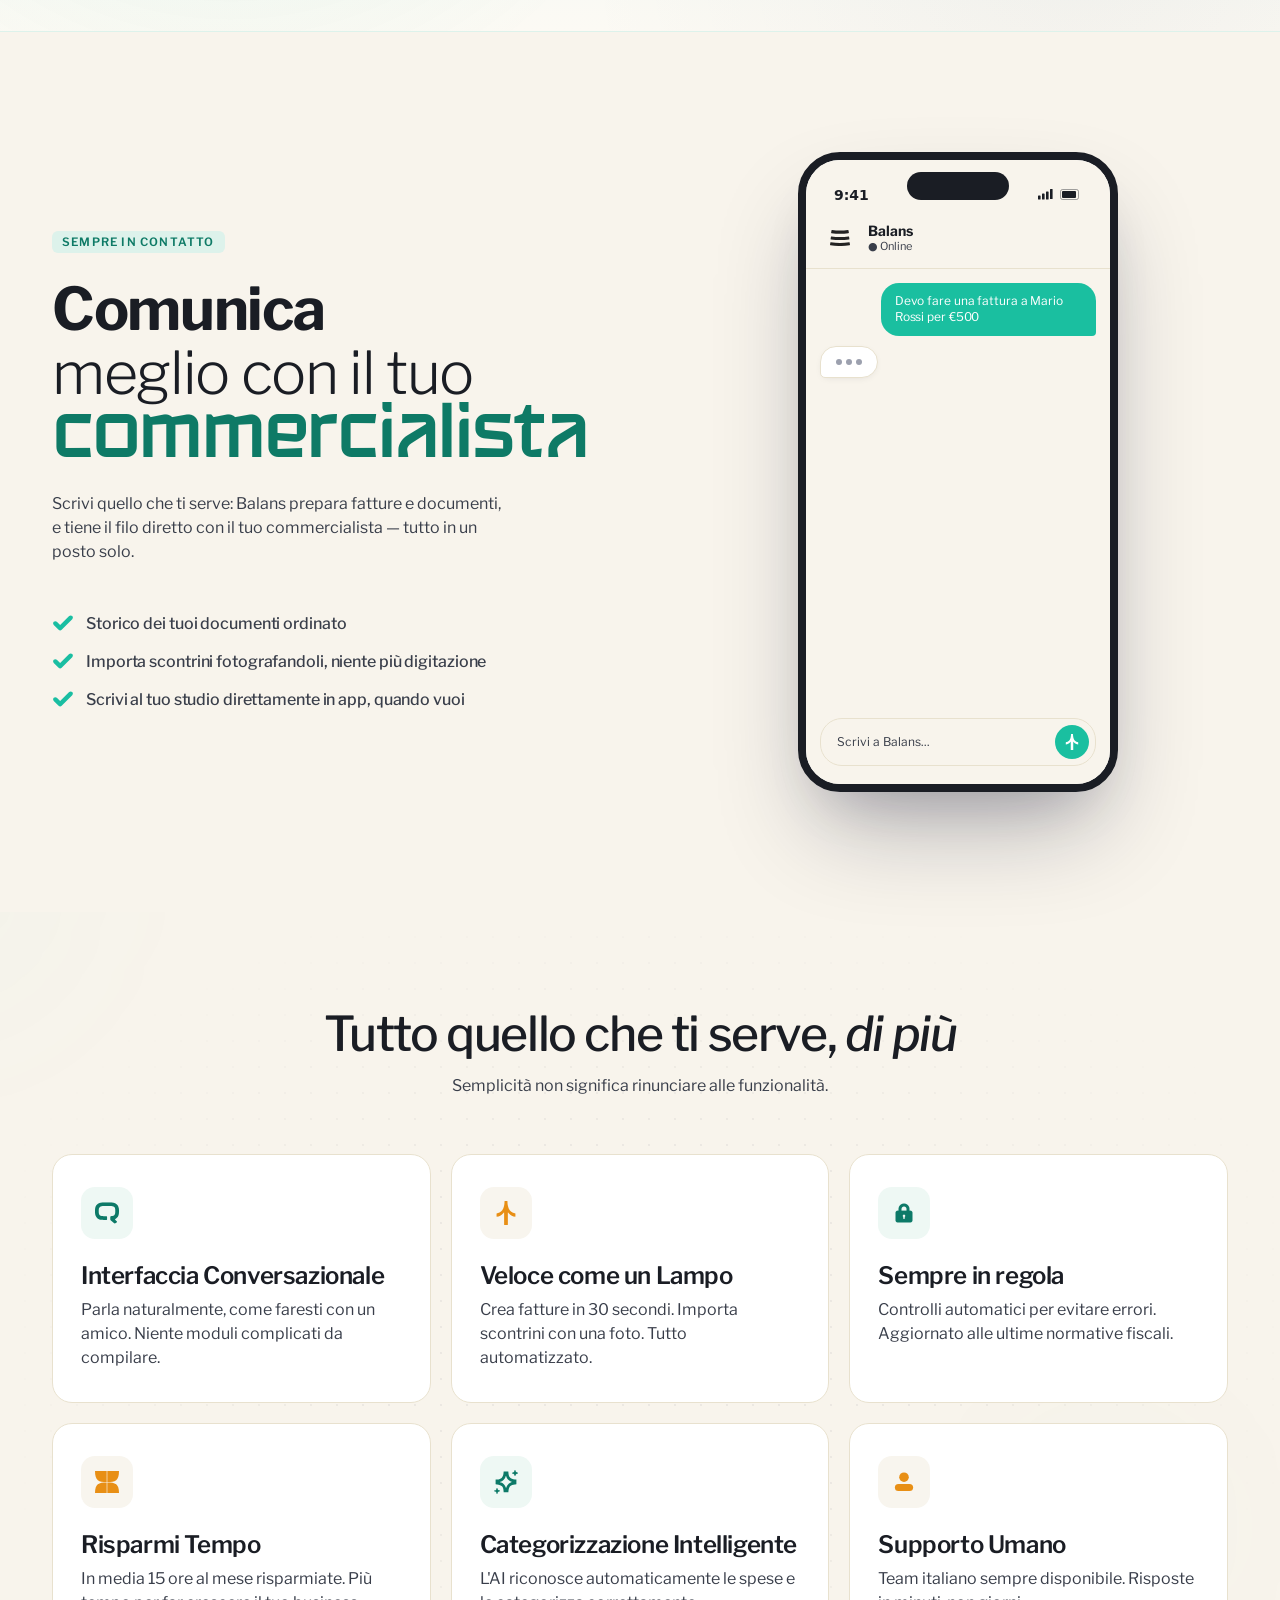
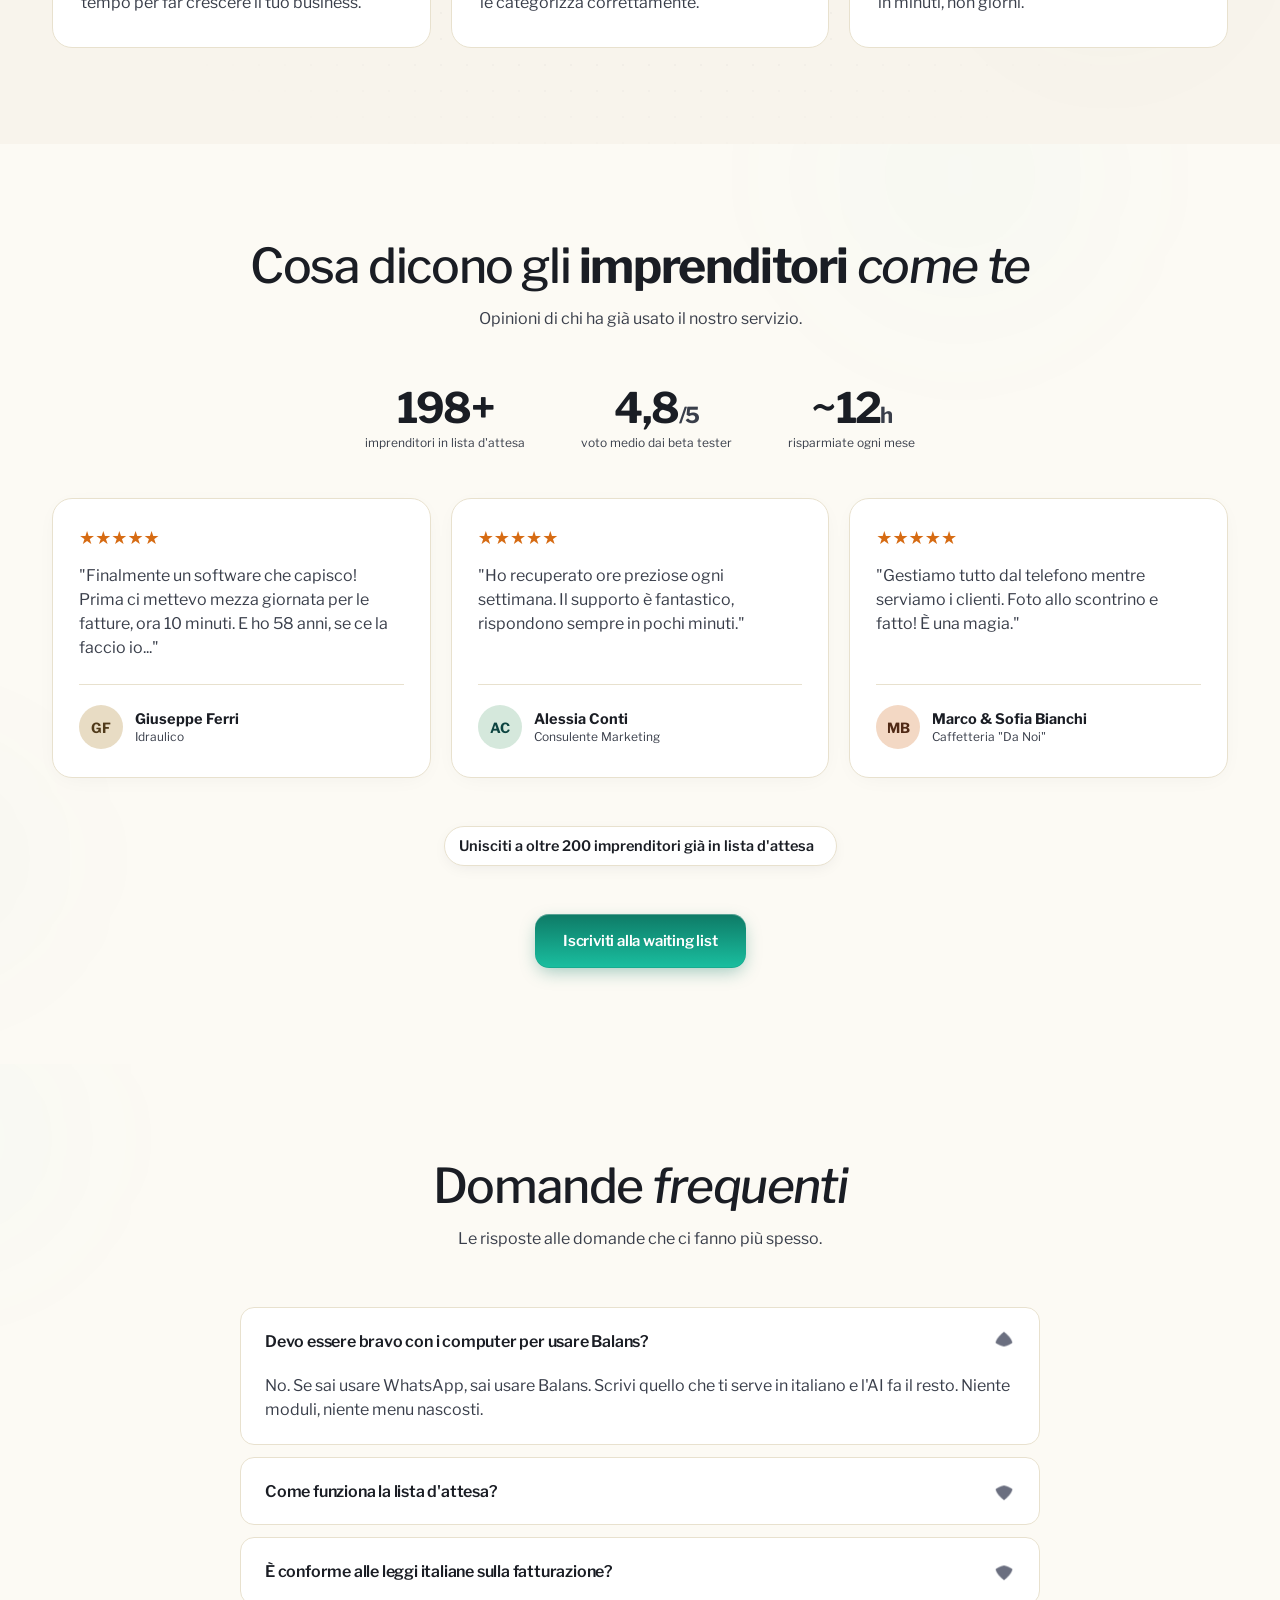
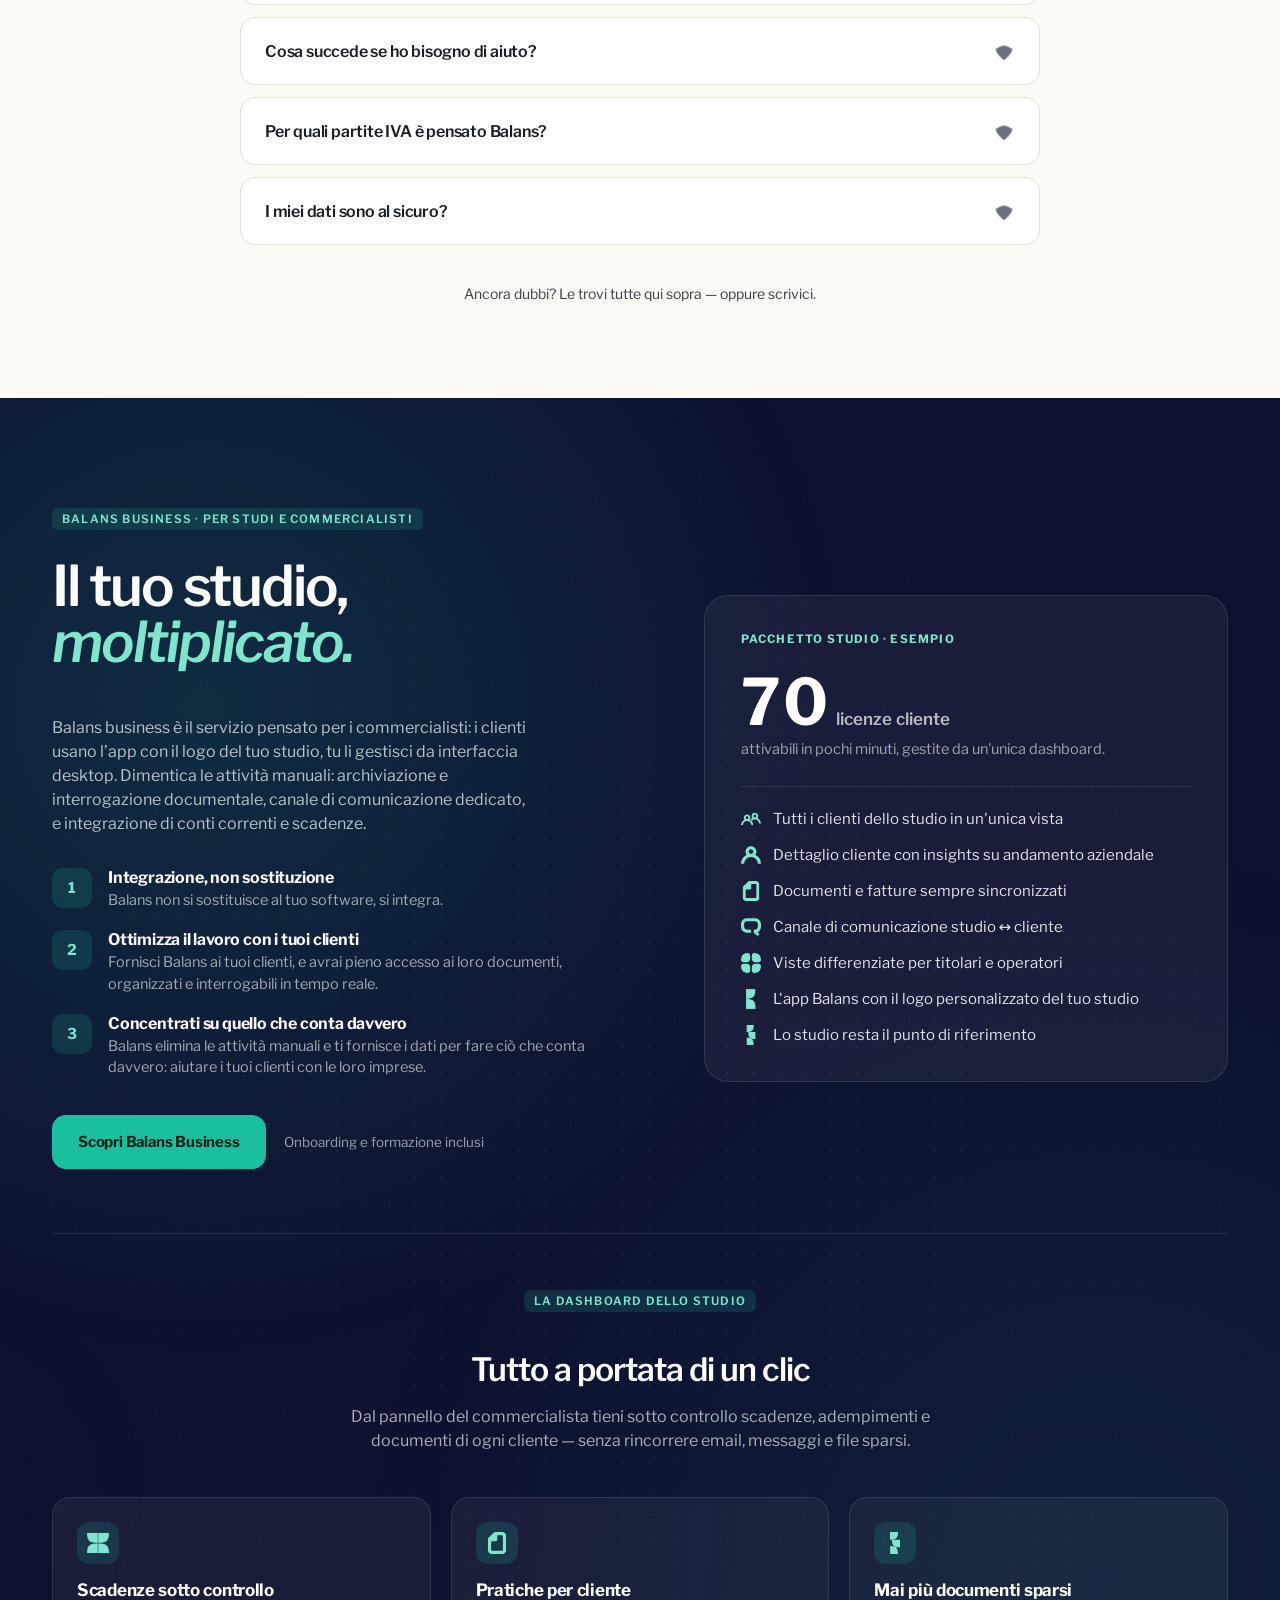
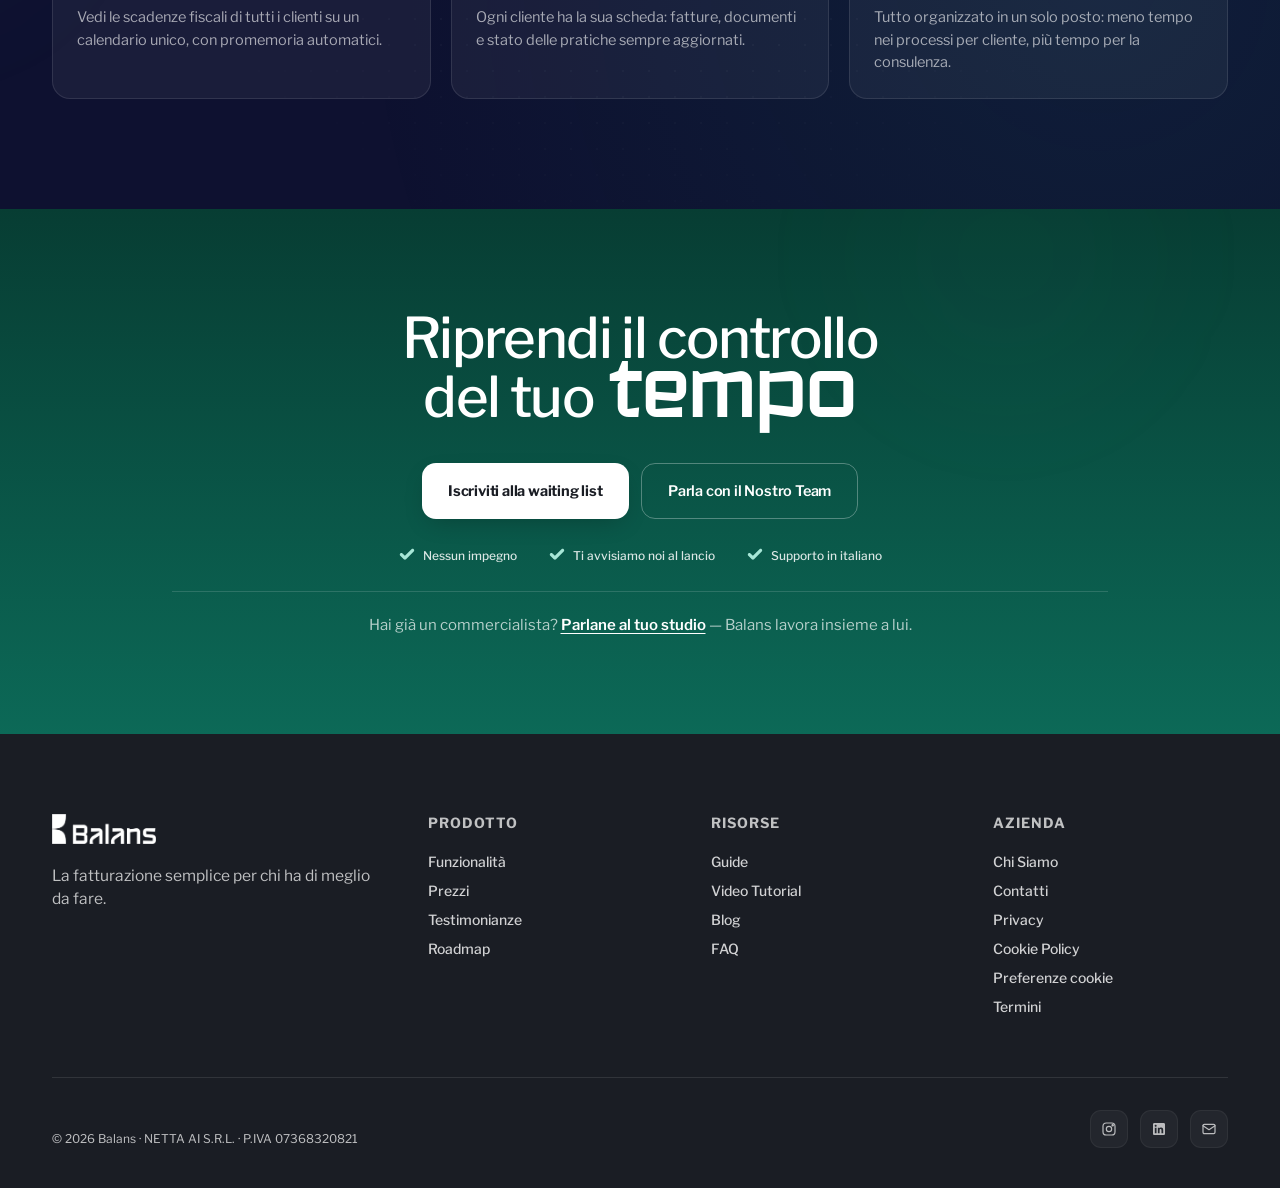
==== commit 74848f95: "Update stylesheet version to 8 in multiple HTML files for consistency and improved styling" ====
--- a/index.html
+++ b/index.html
@@ -26,7 +26,7 @@
     type="font/woff2" crossorigin>
   <link rel="preload" href="./assets/fonts/Galldis/Galldis.woff2" as="font" type="font/woff2" crossorigin>
 
-  <link rel="stylesheet" href="./assets/css/style.css?v=7">
+  <link rel="stylesheet" href="./assets/css/style.css?v=8">
   <!-- animations.css non è critico per il primo paint: caricamento non-bloccante -->
   <link rel="stylesheet" href="./assets/css/animations.css?v=2" media="print" onload="this.media='all'">
   <noscript>
--- a/assets/css/style.css
+++ b/assets/css/style.css
@@ -57,6 +57,10 @@
     --video-navy: #0E1130;
     --right-stat-panel: rgba(255, 255, 255, 0.05);
     --fatture: #1A1D24;
+
+    /* Header sticky: .hdr-row (72px) + il suo border-bottom.
+       Serve all'hero per calcolare l'altezza a piena finestra. */
+    --hdr-h: 73px;
 }
 
 /* ───────── Theme: Dark ───────── */
@@ -1261,7 +1265,7 @@
      grayscale(100%)  azzera la saturazione
      brightness(0)    schiaccia ogni pixel a nero, colori inclusi
      invert(100%)     ribalta il nero in bianco → silhouette bianca uniforme
-     opacity(0.8)     integra il logo nella striscia senza spegnerlo
+   Nessuno smorzamento in opacità: i loghi restano bianco pieno sul fondo scuro.
    Vale per SVG/PNG con sfondo TRASPARENTE, siano essi scuri, chiari o a colori.
    Alternative scartate dopo il confronto a video:
      · brightness(200%) schiarisce solo i loghi già chiari, quelli scuri
@@ -1269,7 +1273,7 @@
      · invert(100%) da solo ribalta a nero i loghi già bianchi, facendoli
        sparire sul fondo scuro. */
 .press-logos img {
-    filter: grayscale(100%) brightness(0) invert(100%) opacity(0.8);
+    filter: grayscale(100%) brightness(0) invert(100%) opacity(0.85);
 }
 
 /* ── Deroga: loghi con sfondo pieno ──
@@ -4376,107 +4380,91 @@
     }
 }
 
-/* Hero: viewport bassi a larghezza desktop (es. MacBook, finestre non massimizzate) */
-@media (max-height: 860px) and (min-width: 921px) {
+/* ── Hero a piena finestra — desktop e laptop ──
+   L'hero occupa esattamente l'altezza della finestra meno l'header sticky, e tutto
+   ciò che contiene è dimensionato su --hero-space, cioè lo spazio verticale netto
+   davvero disponibile. Sostituisce i due scaglioni @media (max-height: 860px/700px)
+   usati prima: fra uno scalino e l'altro restavano due fasce scoperte — viewport
+   861-980px (dove cade il MacBook Pro 14": 1512x982 → ~871px di viewport) e
+   701-752px — in cui l'hero sforava la finestra fino a ~120px.
+
+   Unità: vh e non svh perché la regola vale solo da 921px di larghezza in su, dove
+   non esistono barre browser dinamiche; vh è supportato ovunque e non richiede
+   fallback (una var() con unità non supportata invaliderebbe height e larghezza). */
+@media (min-width: 921px) {
 
     .hero {
-        padding: 56px 0 64px !important;
+        /* Padding proporzionale all'altezza, con tetto ai valori desktop originali */
+        --hero-pad-t: clamp(32px, 6vh, 88px);
+        --hero-pad-b: clamp(40px, 7vh, 100px);
+        /* Spazio verticale netto per il contenuto */
+        --hero-space: calc(100vh - var(--hdr-h) - var(--hero-pad-t) - var(--hero-pad-b));
+
+        display: flex;
+        flex-direction: column;
+        justify-content: center;
+        min-height: calc(100vh - var(--hdr-h));
+        padding: var(--hero-pad-t) 0 var(--hero-pad-b);
+    }
+
+    /* Titolo: il più piccolo fra il vincolo di larghezza (il titolo affianca il
+       telefono nel grid a 2 colonne) e quello di altezza. Il termine in vh passa
+       con continuità per 46px a 700px di viewport e 64px da 980px in su, cioè gli
+       stessi valori dei vecchi scaglioni ma senza salti. */
+    h1.hero-h1,
+    h1.hero-h1 b {
+        font-size: min(clamp(44px, 7.17vw - 22px, 64px), clamp(46px, 6.43vh + 1px, 64px)) !important;
+    }
+
+    h1.hero-h1 {
+        /* in em al posto dei px: la crenatura segue la dimensione invece di essere
+           ritarata a mano a ogni breakpoint */
+        letter-spacing: -0.034em;
+    }
+
+    h1.hero-h1 span {
+        font-size: min(clamp(39px, 6.35vw - 19.5px, 56px), clamp(40px, 5.71vh, 56px)) !important;
+    }
+
+    /* Il titolo di #funzionalita resta della stessa dimensione di quello dell'hero */
+    .feat h2 {
+        font-size: min(clamp(44px, 7.17vw - 22px, 64px), clamp(46px, 6.43vh + 1px, 64px)) !important;
+        letter-spacing: -0.023em;
     }
 
     .hero-eyebrow {
-        margin-bottom: 20px;
-    }
-
-    h1.hero-h1 {
-        font-size: 58px !important;
-        letter-spacing: -2px;
-    }
-
-    h1.hero-h1 span {
-        font-size: 51px !important;
-    }
-
-    h1.hero-h1 b {
-        font-size: 58px !important;
-    }
-
-    .feat h2 {
-        font-size: 58px !important;
-        letter-spacing: -1.4px;
+        margin-bottom: clamp(14px, 10vh - 66px, 32px);
     }
 
     .hero-sub {
-        margin: 16px 0 24px !important;
-    }
-
+        margin: clamp(12px, 10vh - 70px, 28px) 0 clamp(18px, 20vh - 148px, 48px);
+    }
+
+    /* Telefono: pilotato dall'altezza disponibile, la larghezza segue via aspect-ratio.
+       Prima era il contrario — width in px più un min-height sul wrapper che in realtà
+       non aveva effetto, perché l'altezza reale usciva comunque dall'aspect-ratio. */
     .hero-phone-wrap {
-        min-height: 460px;
+        --phone-h: min(720px, var(--hero-space));
+        --phone-w: calc(var(--phone-h) / 2);
+        min-height: 0;
     }
 
     .hero-phone-wrap .phone.lg {
-        width: 280px;
-    }
-
+        height: var(--phone-h);
+        width: auto;
+    }
+
+    /* Card flottanti: offset in proporzione al telefono, così restano agganciate
+       agli stessi punti mentre si ridimensiona (le percentuali riproducono i valori
+       desktop: 96px su 720 di altezza, -40px su 360 di larghezza, ecc.) */
     .hero-phone-wrap .float-1 {
-        top: 74px !important;
-        left: -31px !important;
+        top: calc(var(--phone-h) * 0.133);
+        left: calc(var(--phone-w) * -0.111);
     }
 
     .hero-phone-wrap .float-2 {
-        bottom: 50px !important;
-        right: -40px !important;
-    }
-}
-
-@media (max-height: 700px) and (min-width: 921px) {
-
-    .hero {
-        padding: 32px 0 40px !important;
-    }
-
-    .hero-eyebrow {
-        margin-bottom: 14px;
-    }
-
-    h1.hero-h1 {
-        font-size: 46px !important;
-        letter-spacing: -1.6px;
-    }
-
-    h1.hero-h1 span {
-        font-size: 40px !important;
-    }
-
-    h1.hero-h1 b {
-        font-size: 46px !important;
-    }
-
-    .feat h2 {
-        font-size: 46px !important;
-        letter-spacing: -1.3px;
-    }
-
-    .hero-sub {
-        margin: 12px 0 18px !important;
-        font-size: 16px !important;
-    }
-
-    .hero-phone-wrap {
-        min-height: 340px;
-    }
-
-    .hero-phone-wrap .phone.lg {
-        width: 230px;
-    }
-
-    .hero-phone-wrap .float-1 {
-        top: 61px !important;
-        left: -26px !important;
-    }
-
-    .hero-phone-wrap .float-2 {
-        bottom: 41px !important;
-        right: -33px !important;
+        bottom: calc(var(--phone-h) * 0.089);
+        right: calc(var(--phone-w) * -0.144);
     }
 }
 
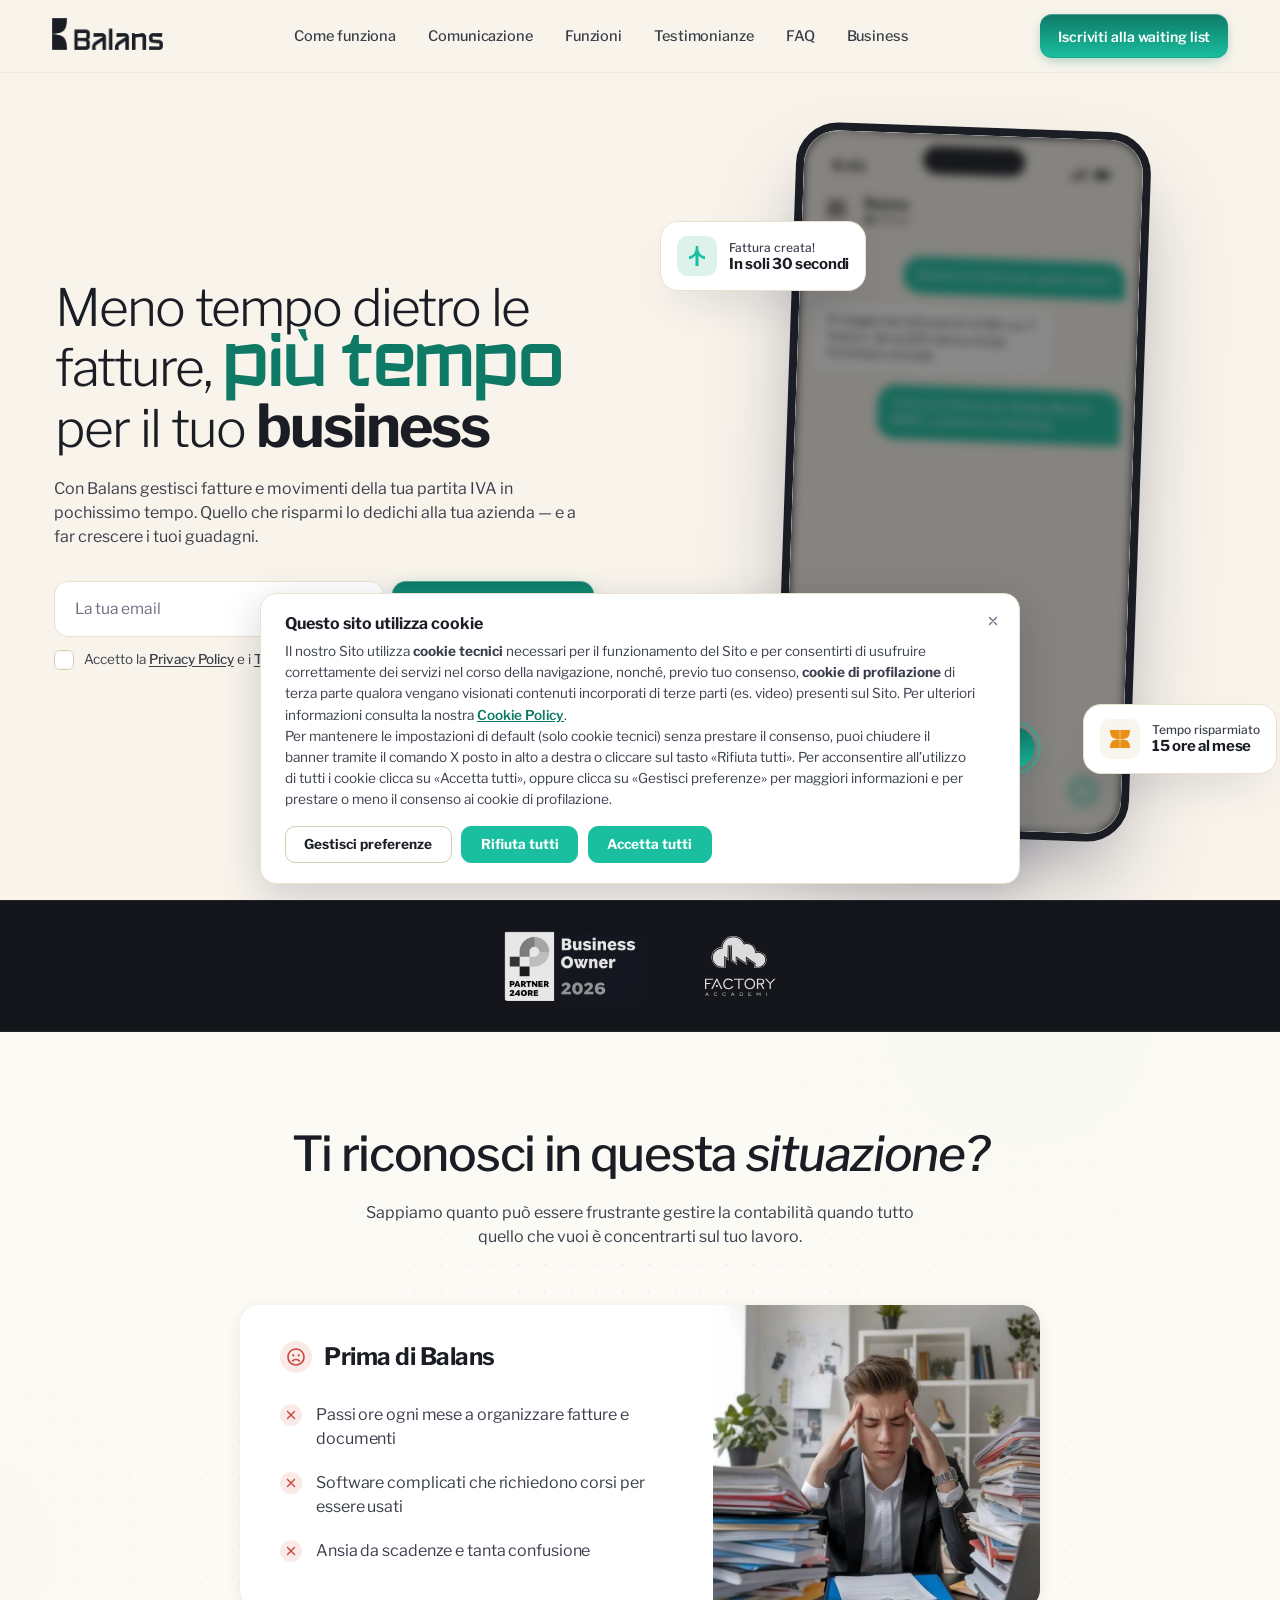
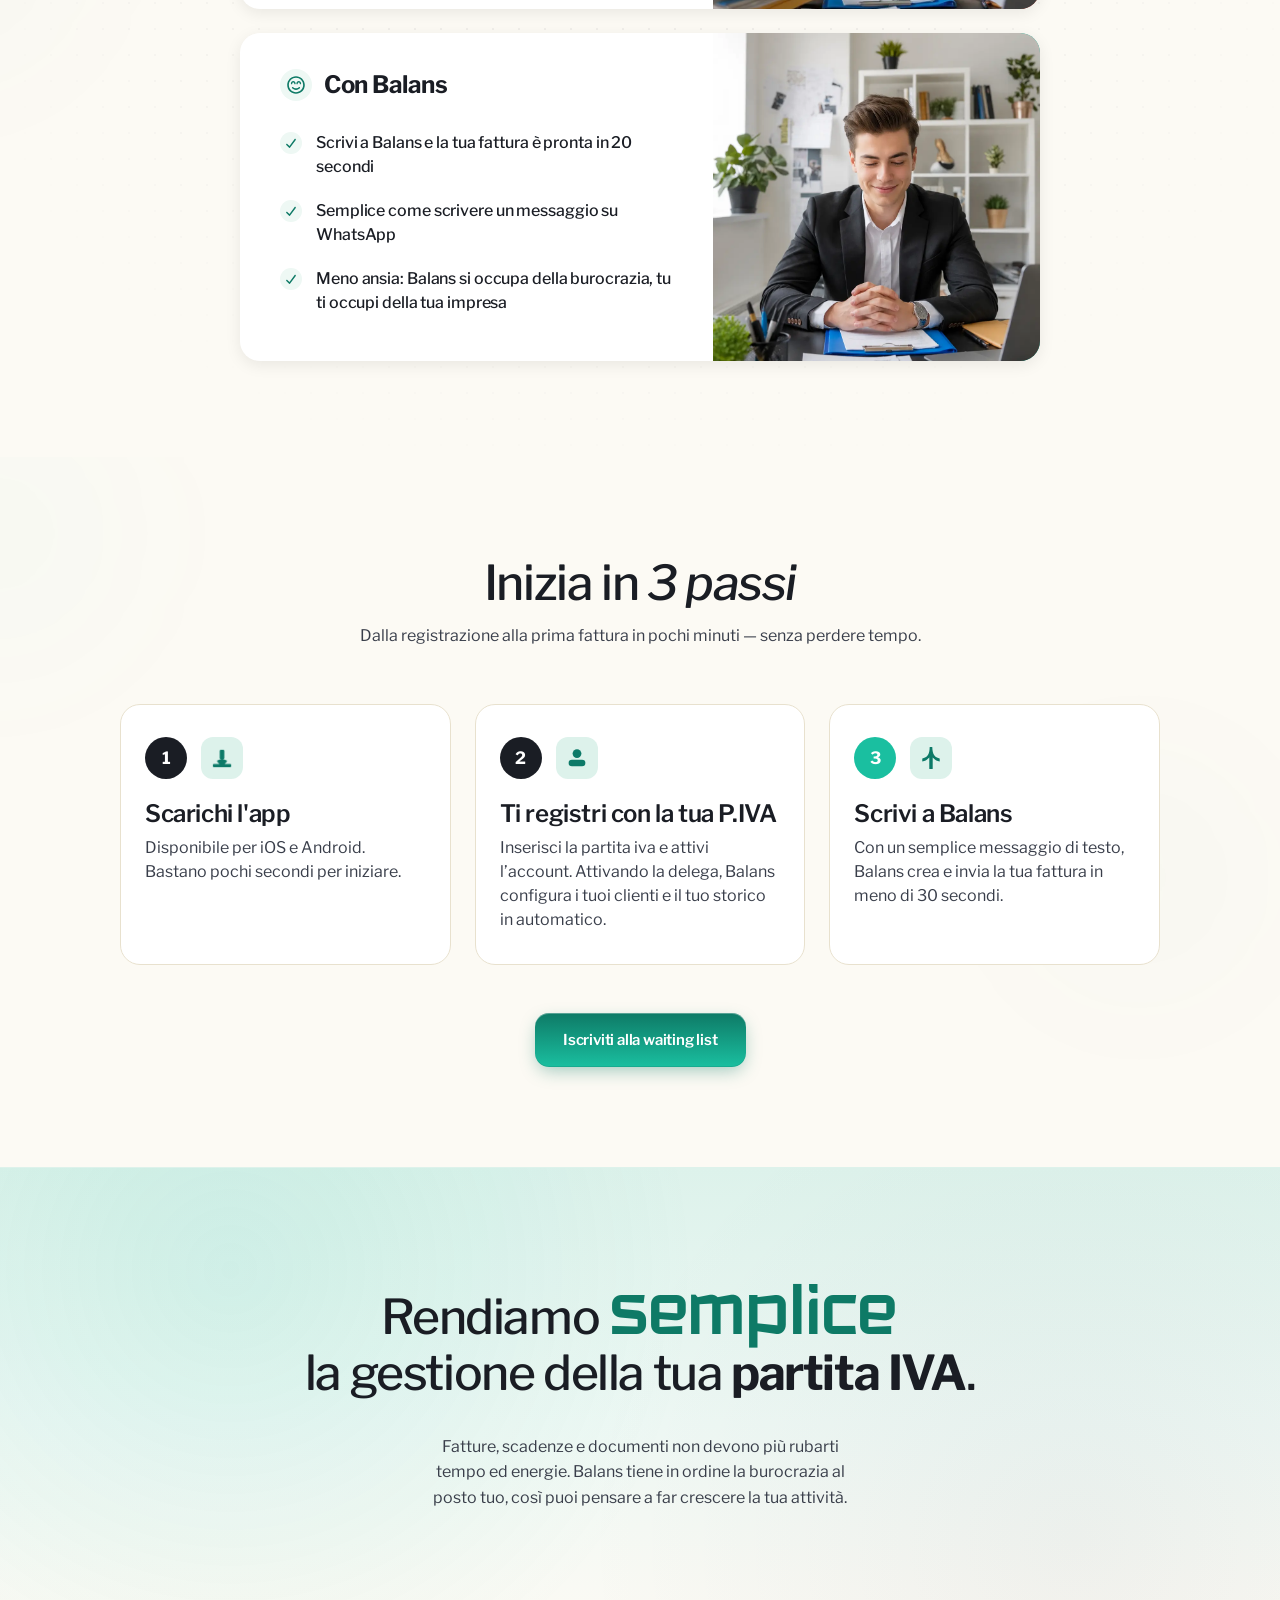
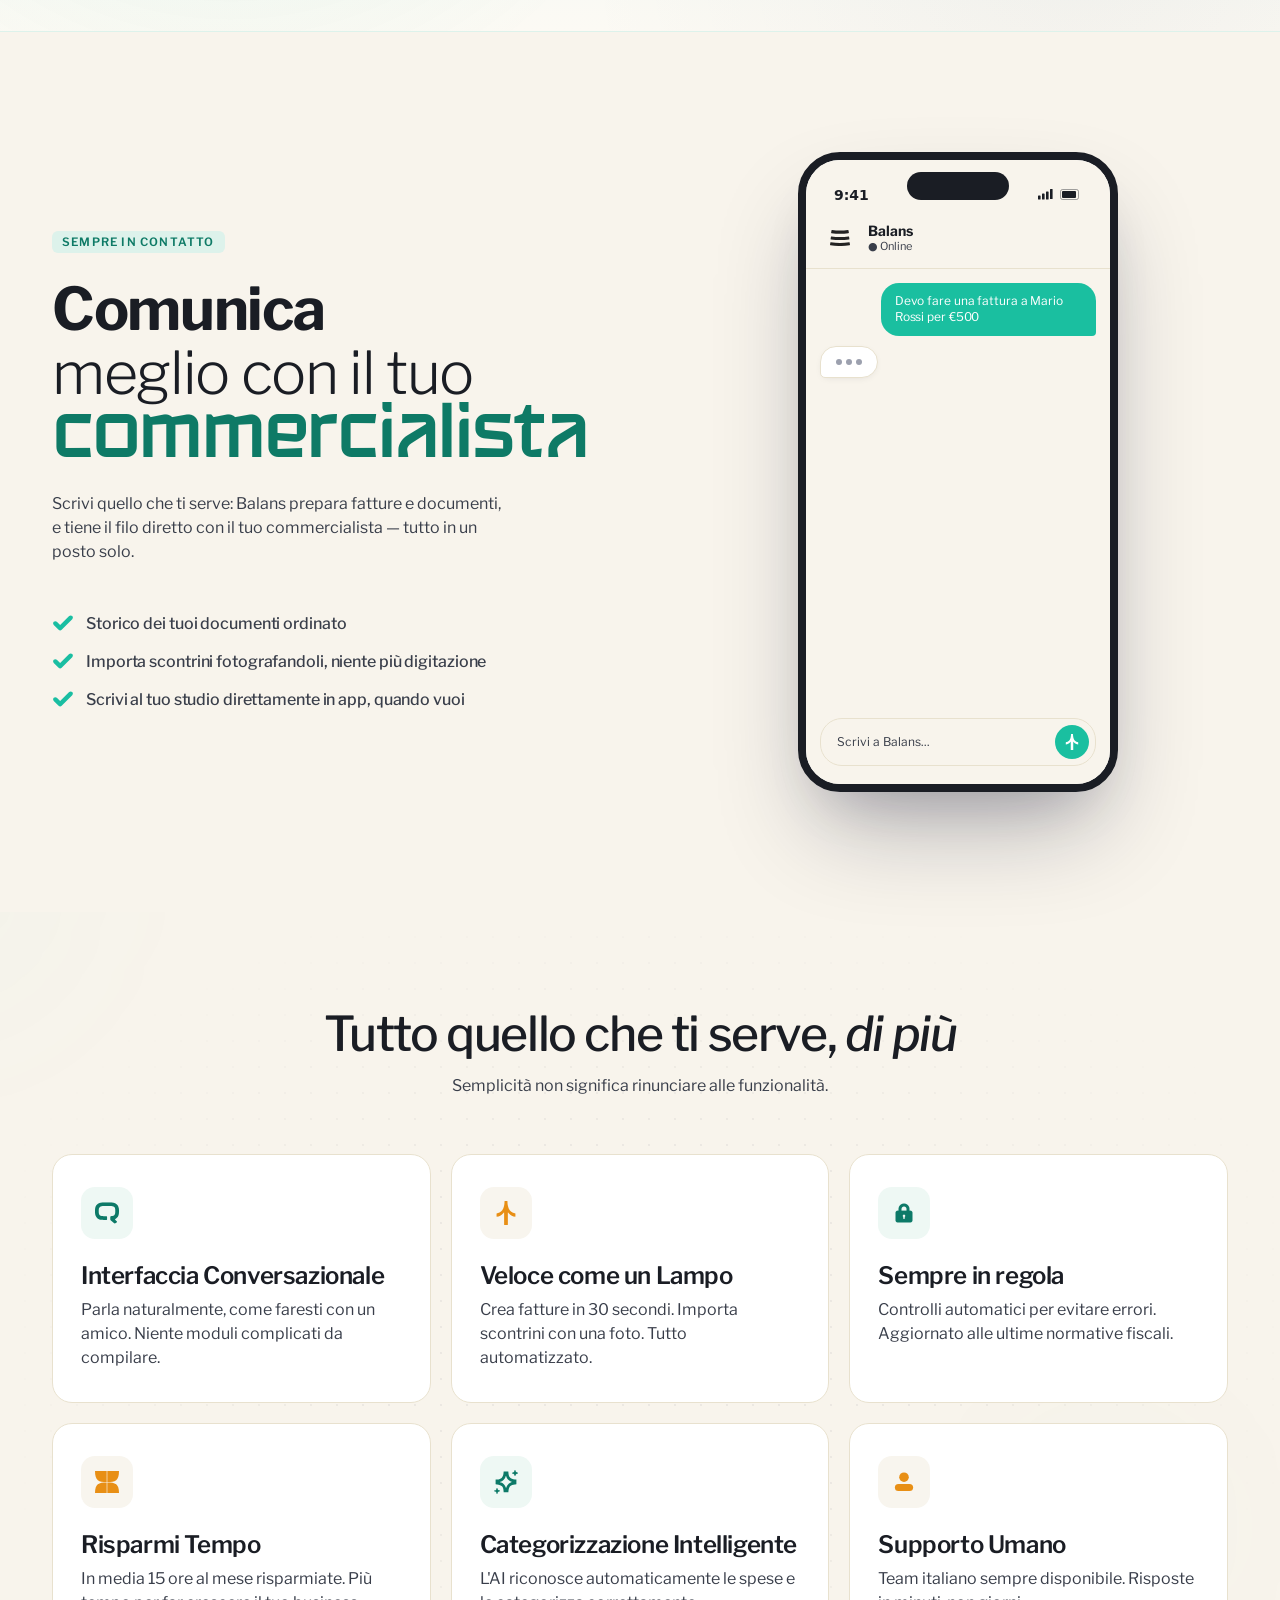
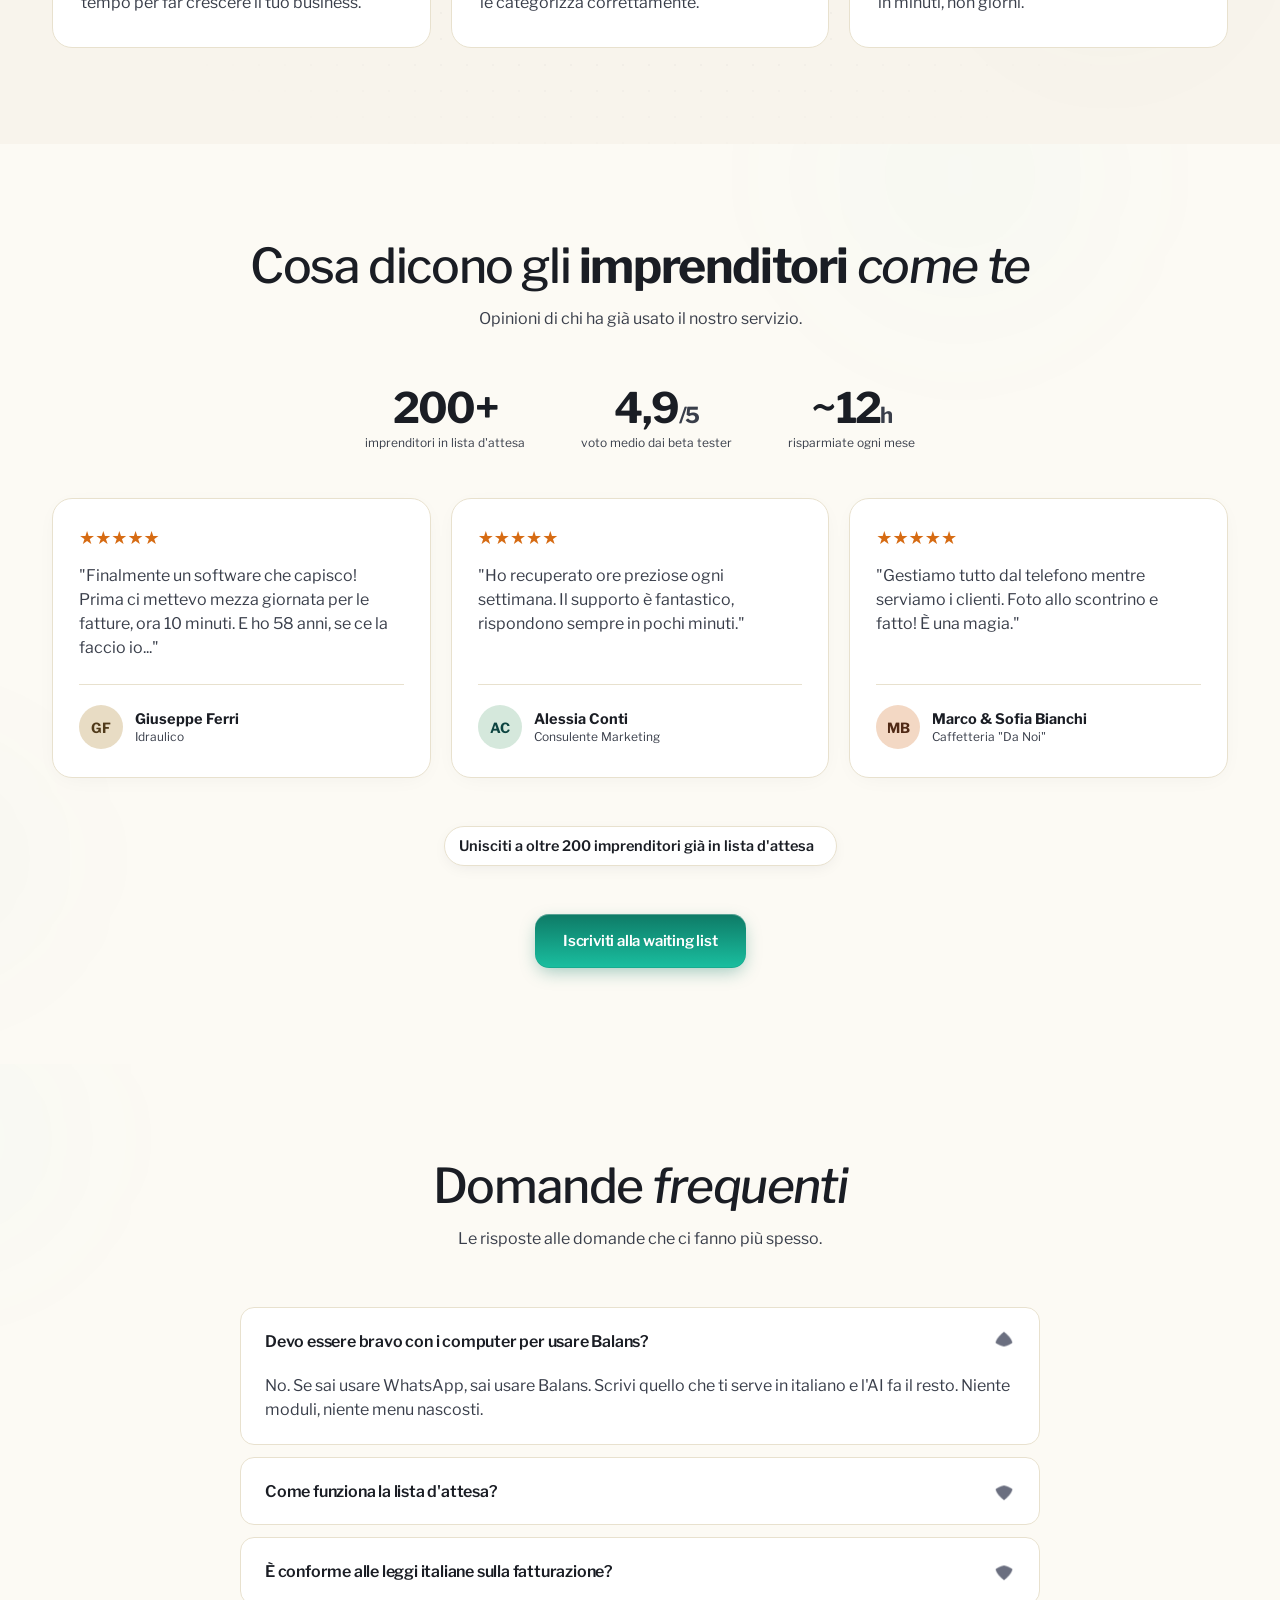
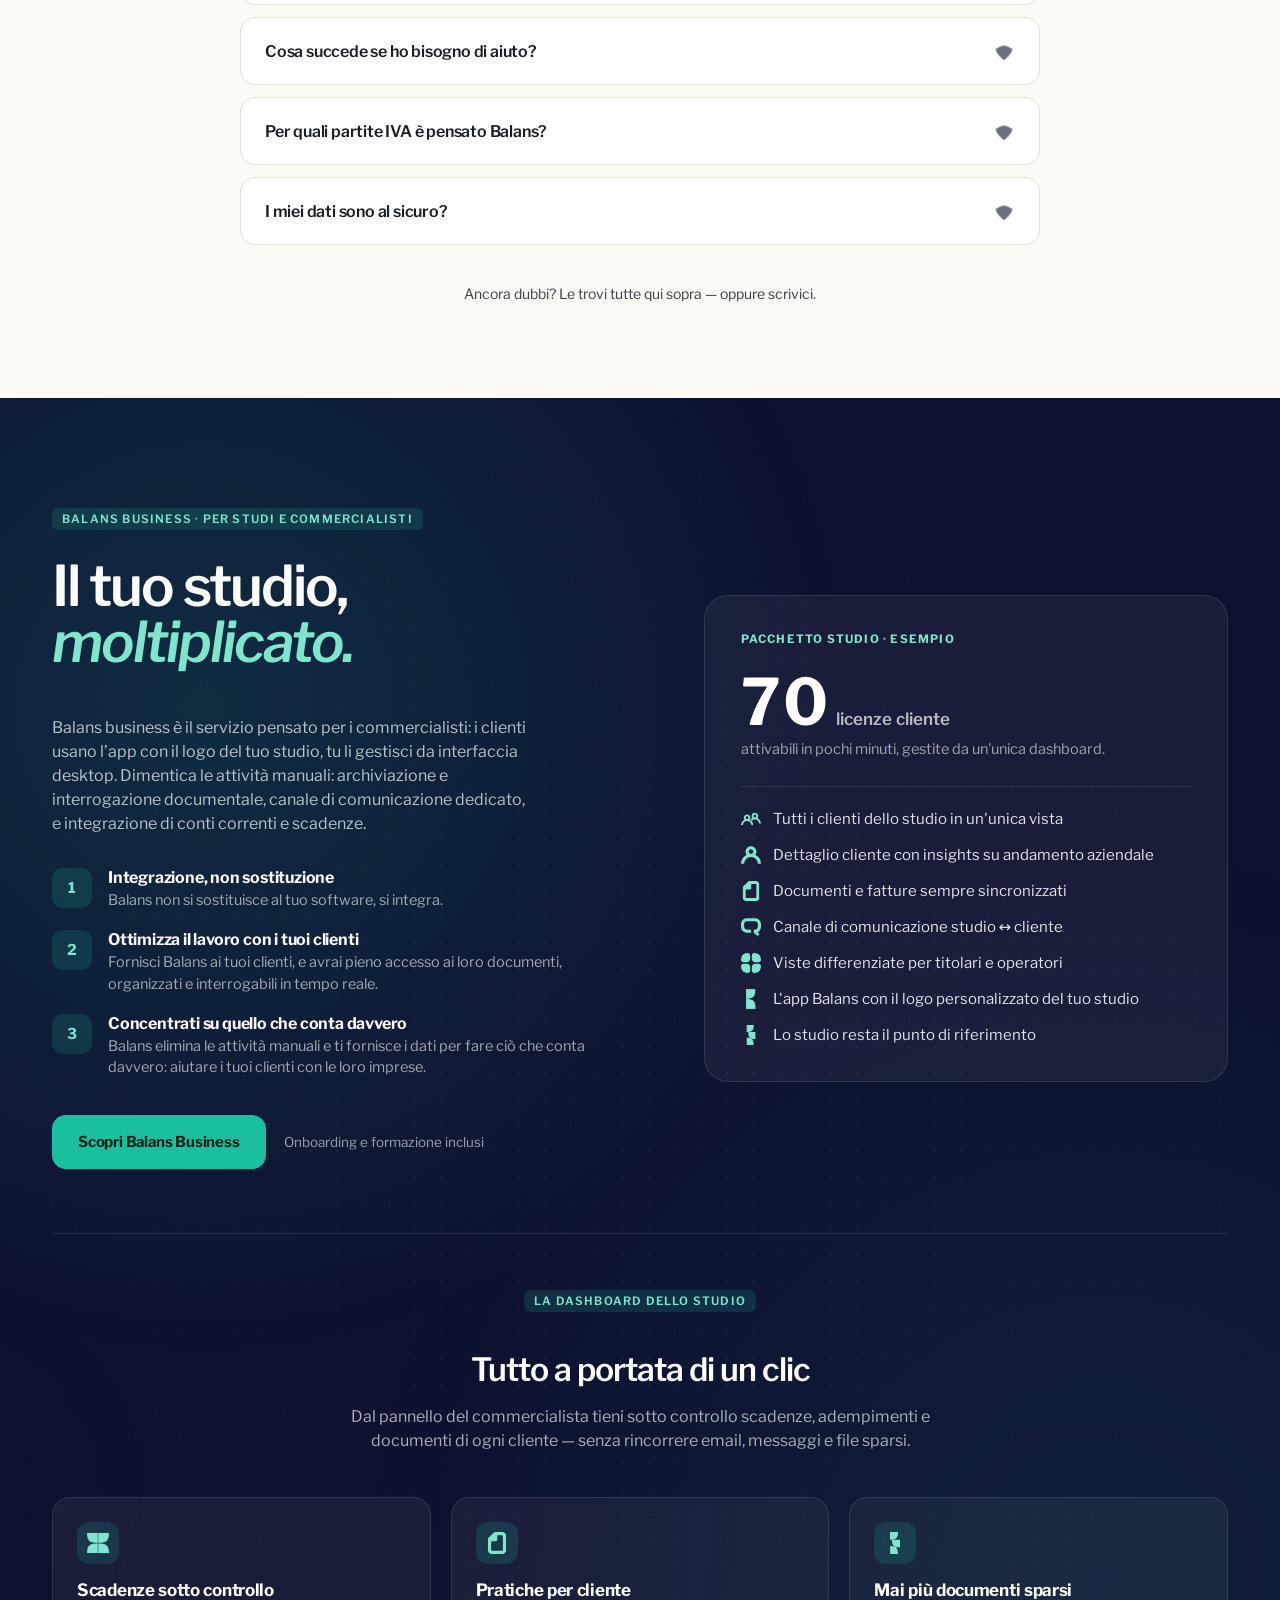
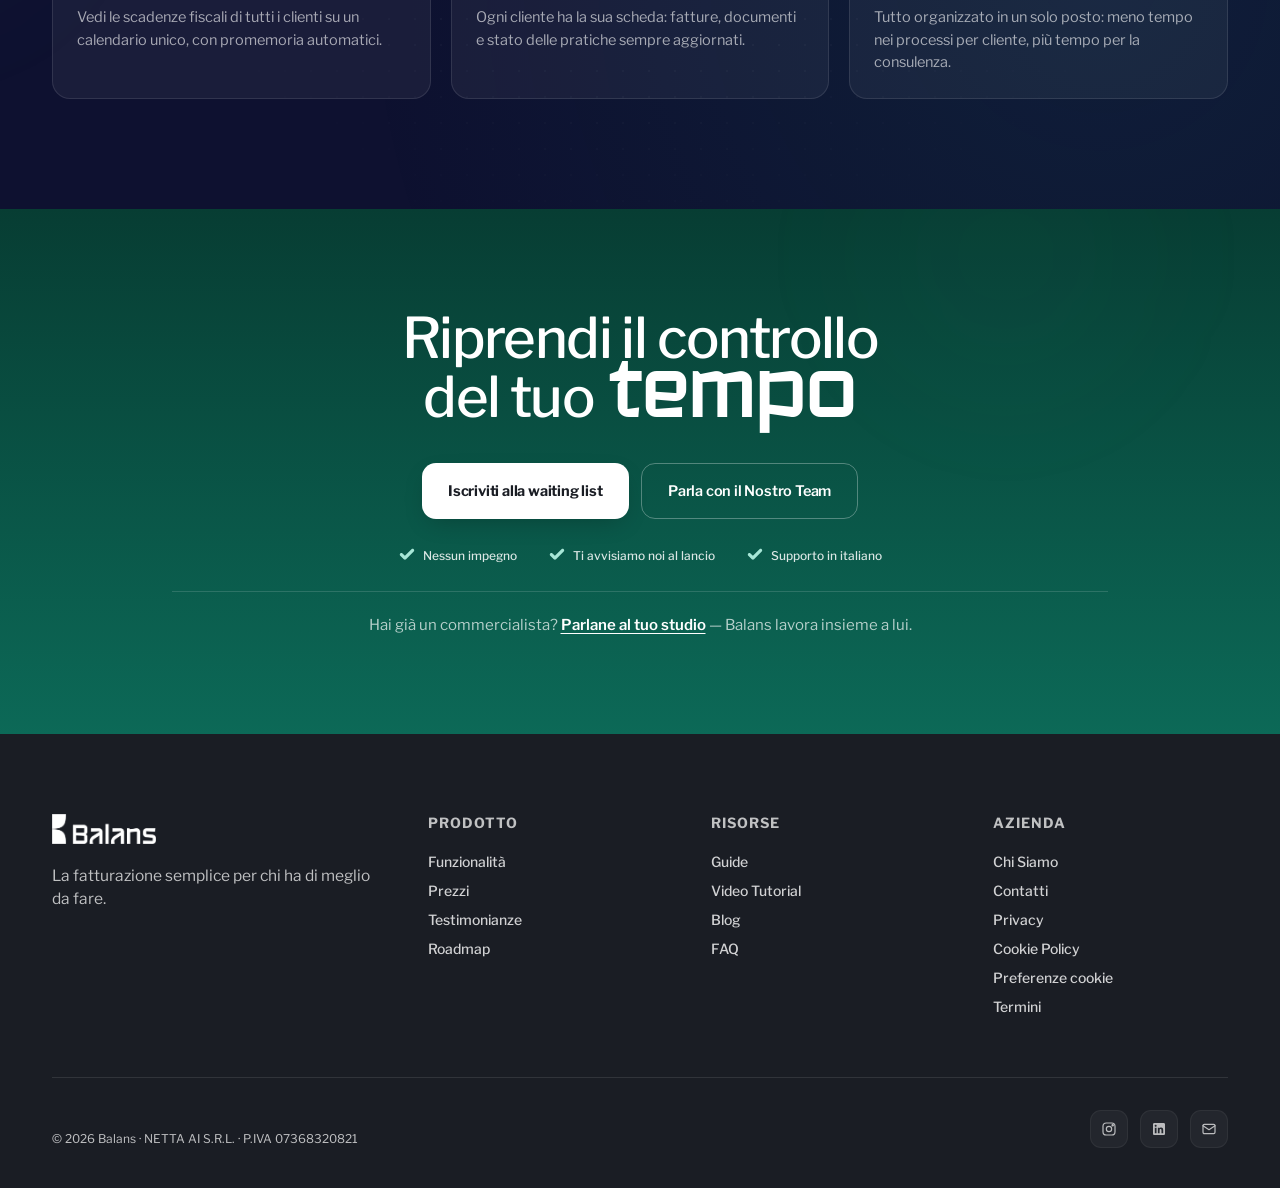
==== commit 36b2192a: "Implement email confirmation system with PHPMailer - Added mailer.php for email sending functionalit" ====
--- a/index.html
+++ b/index.html
@@ -1118,7 +1118,7 @@
     </div>
   </div>
 
-  <script src="./assets/js/script.js?v=2" defer></script>
+  <script src="./assets/js/script.js?v=3" defer></script>
   <script src="./assets/js/animations.js?v=2" defer></script>
   <script src="./assets/js/balans-consent.js?v=1" defer></script>
 </body>
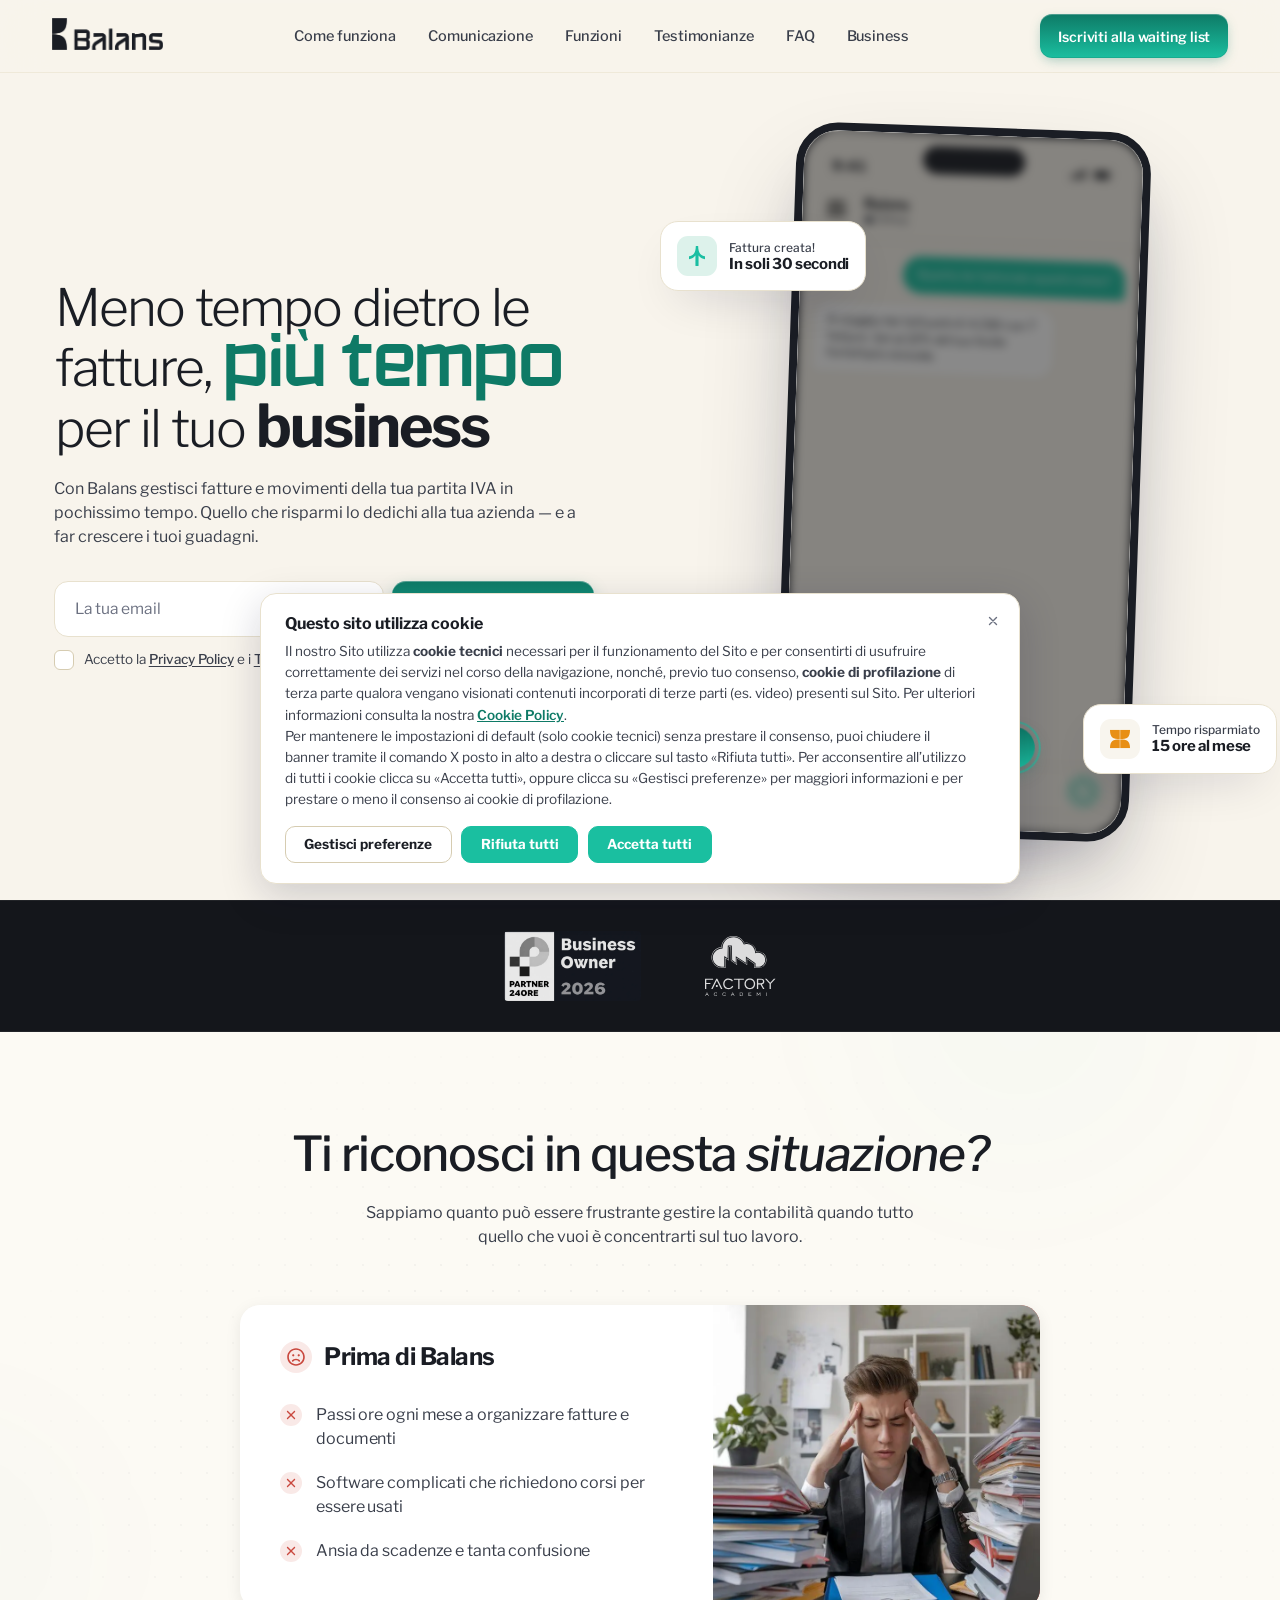
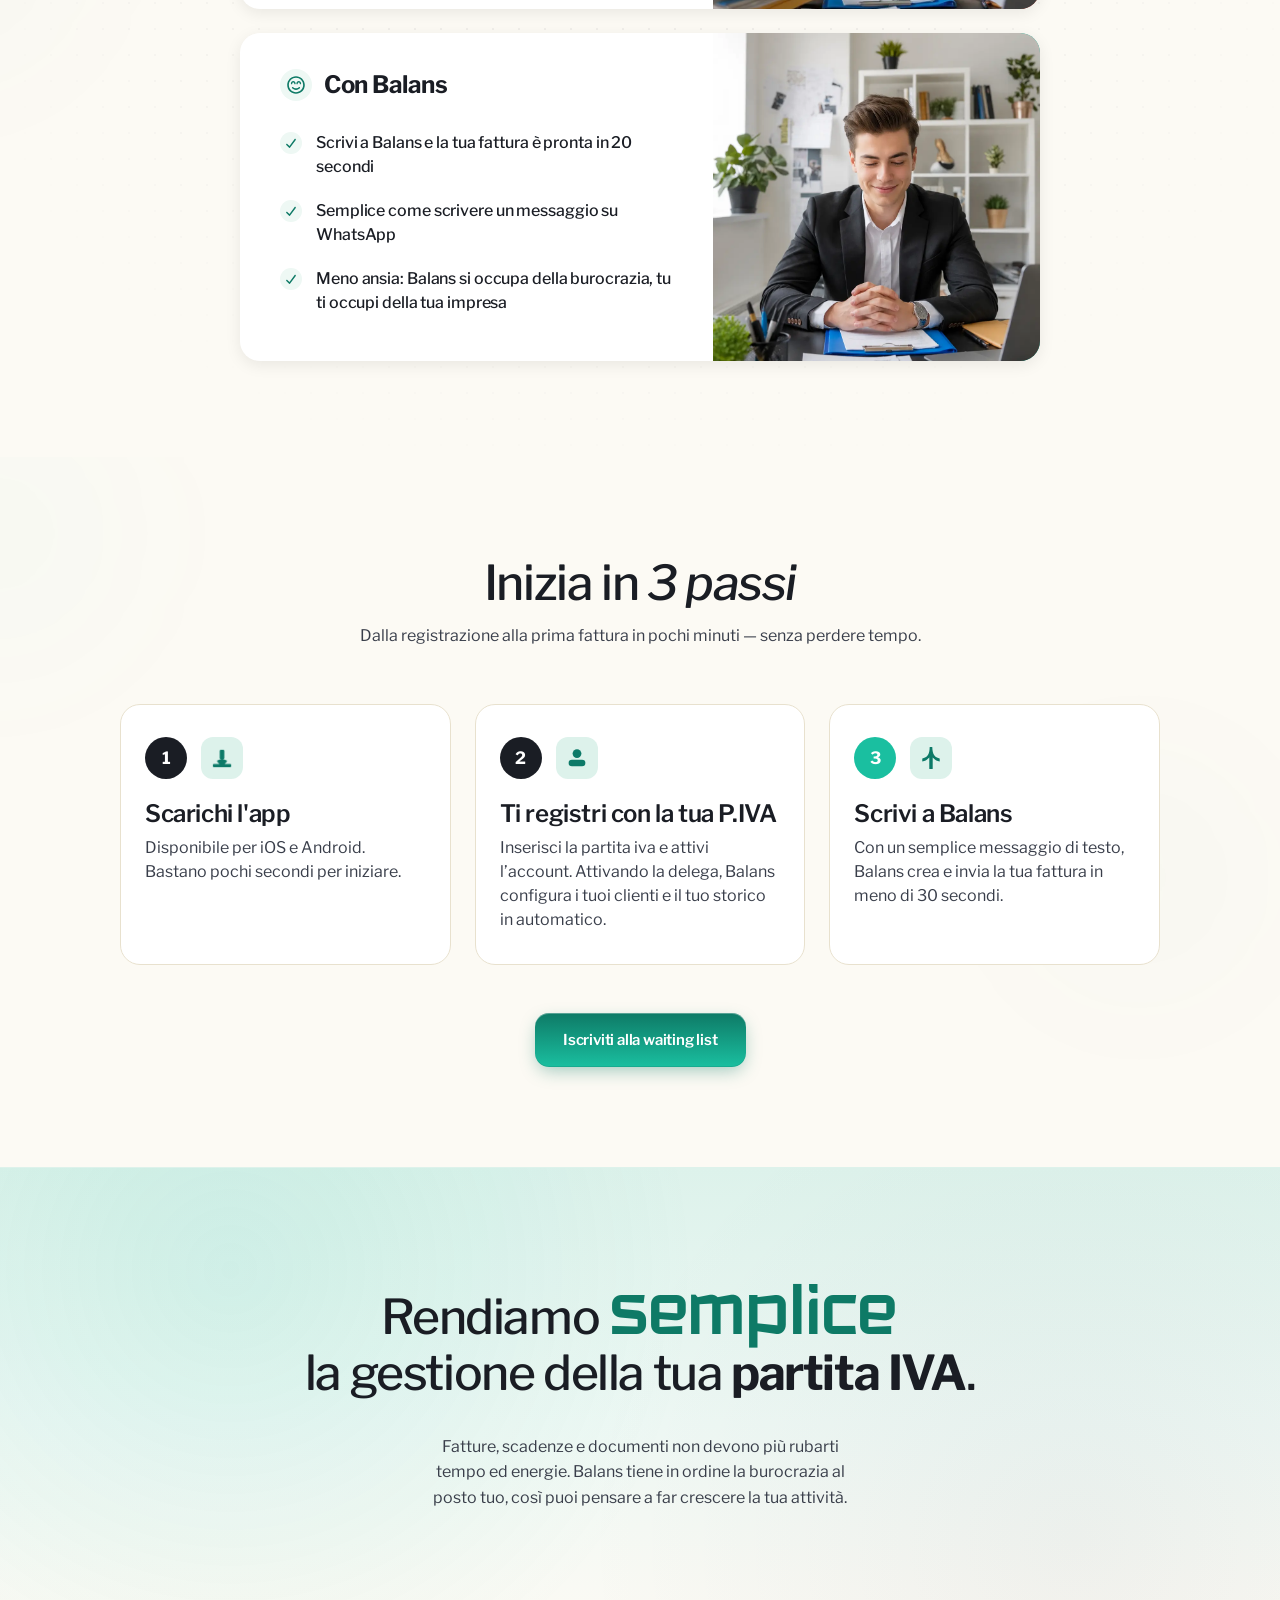
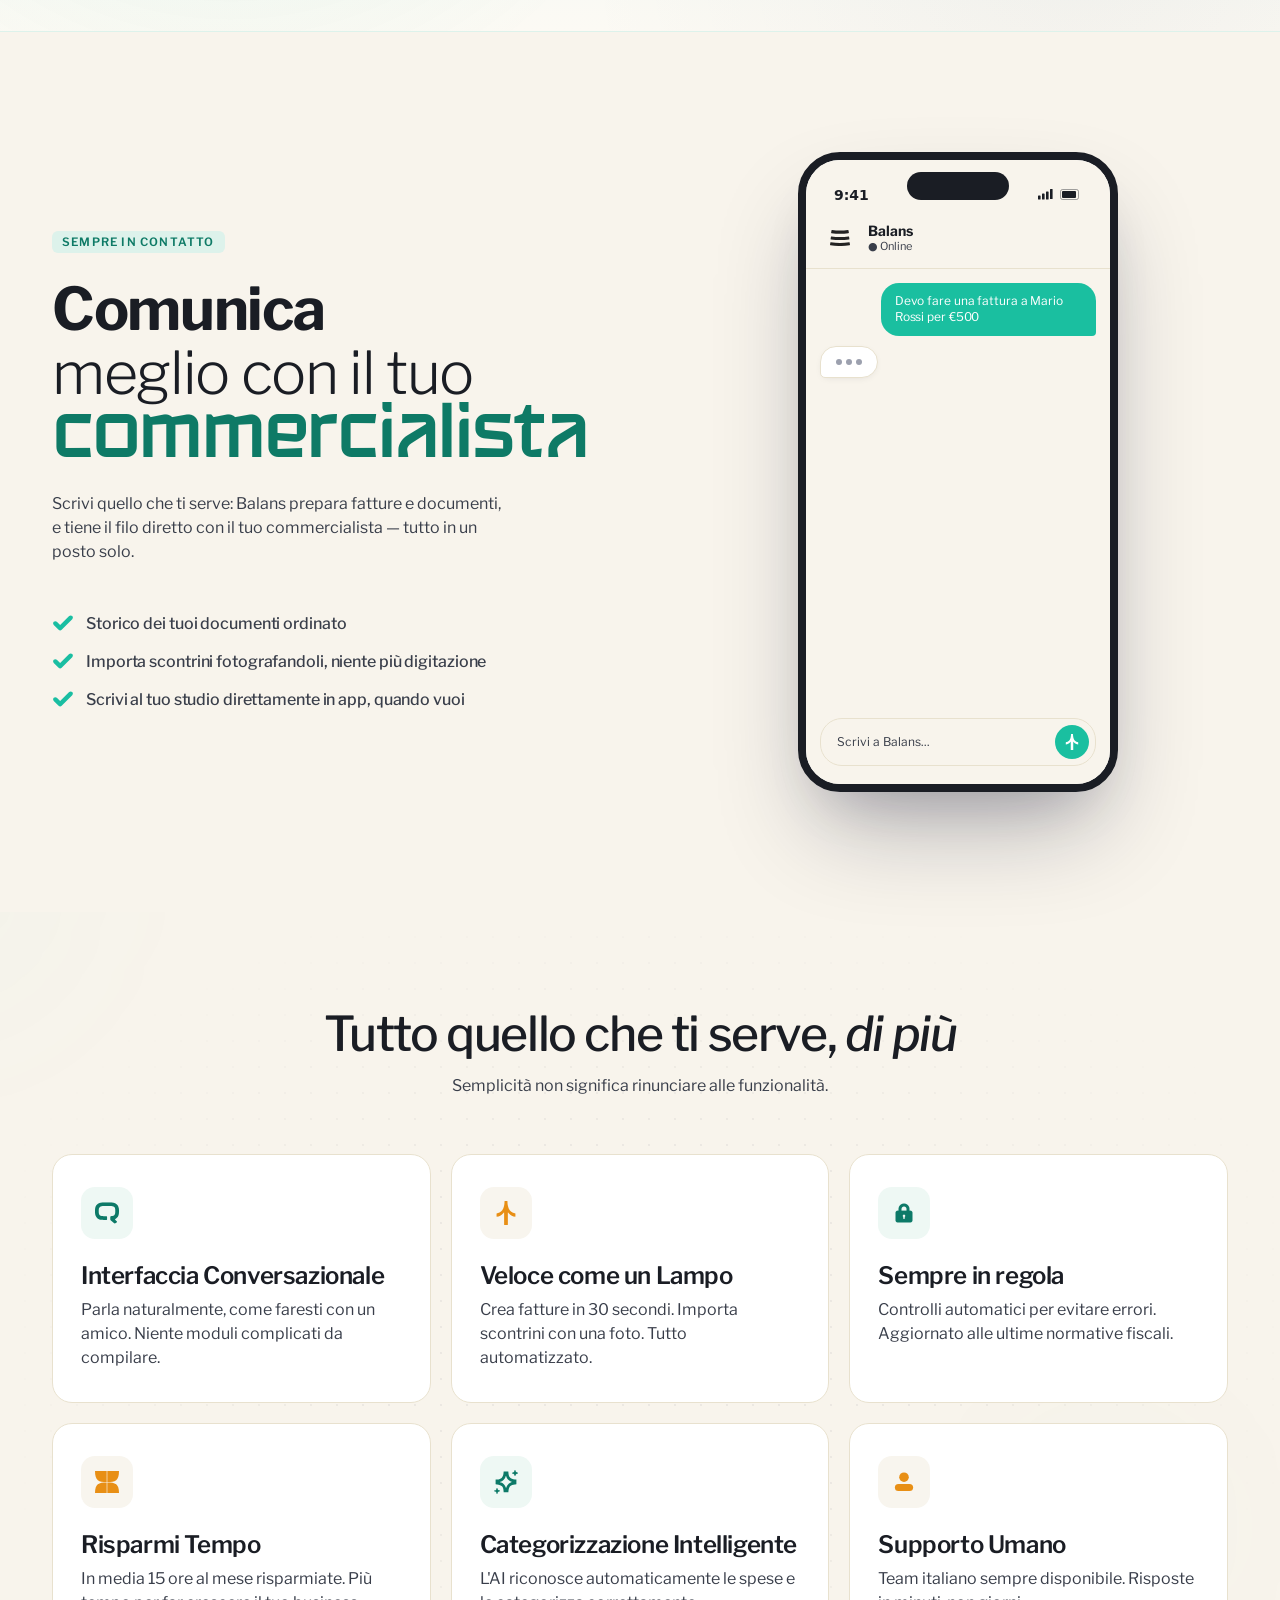
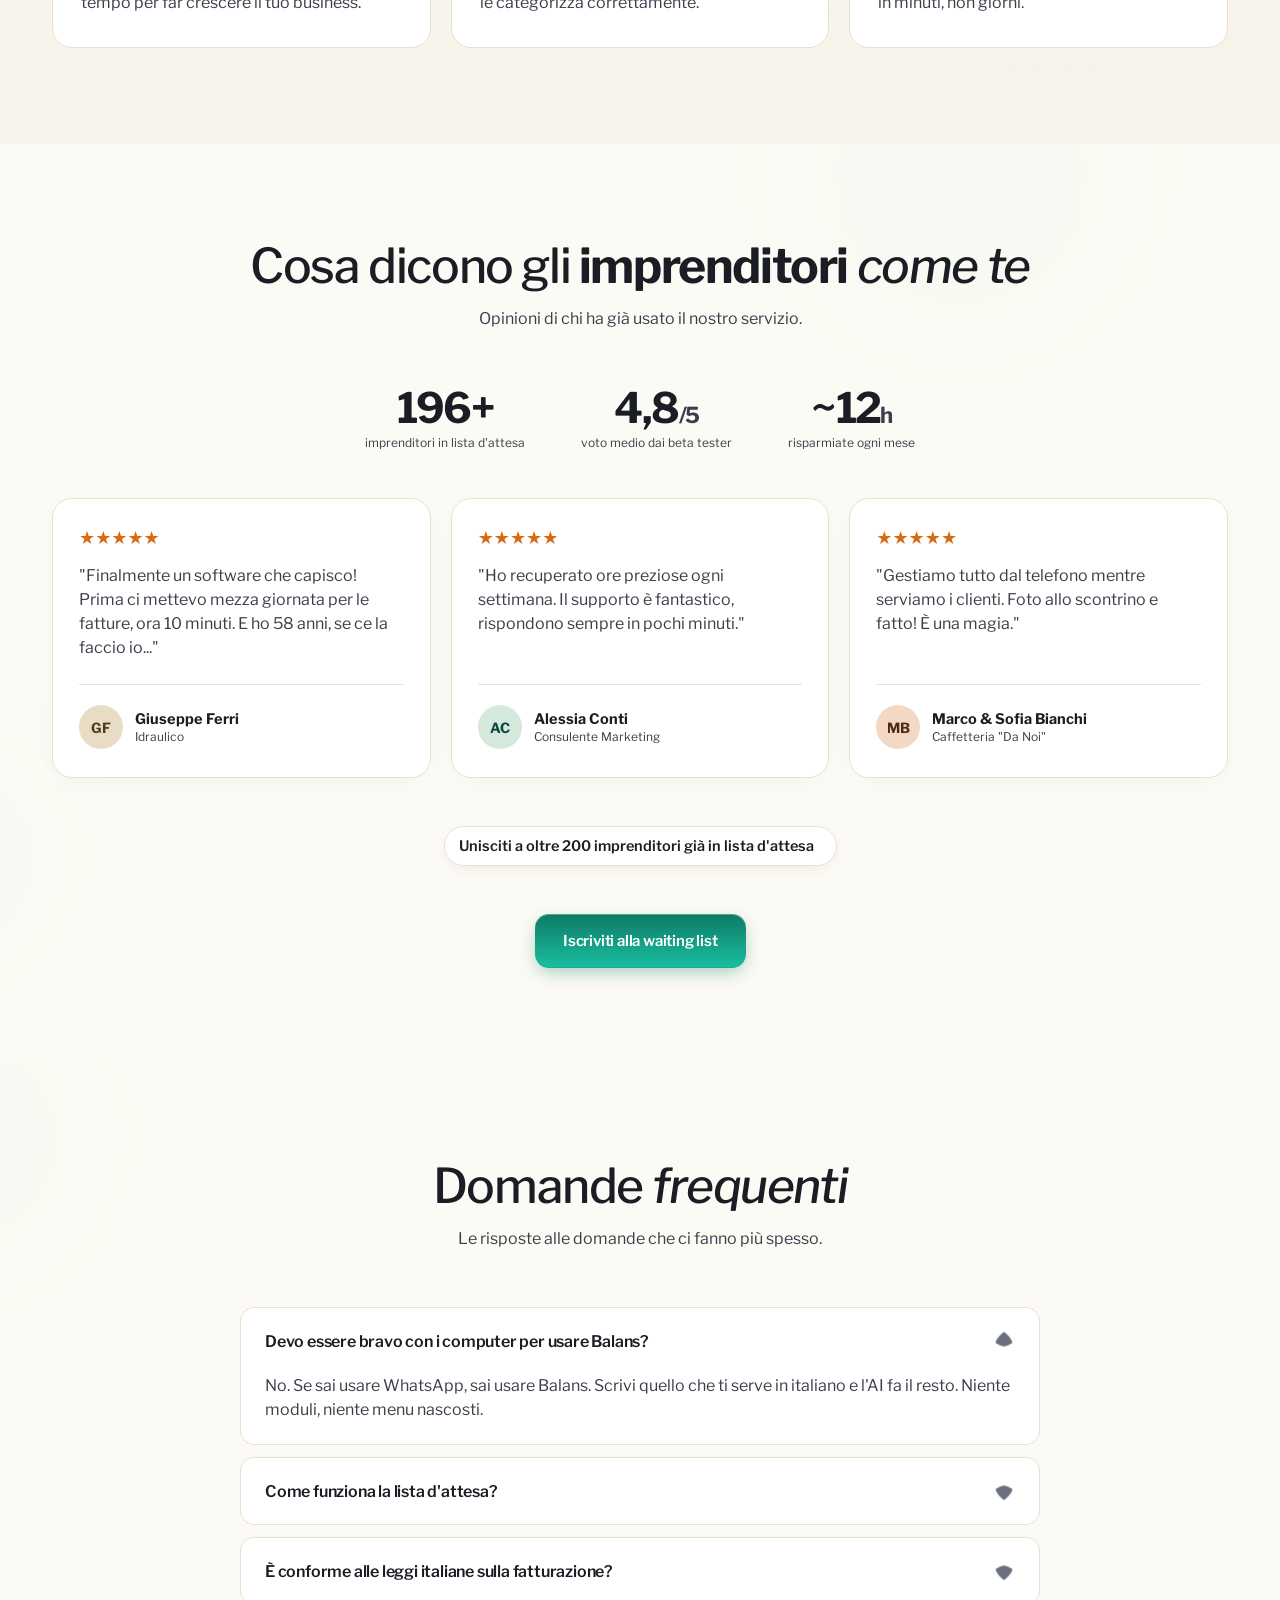
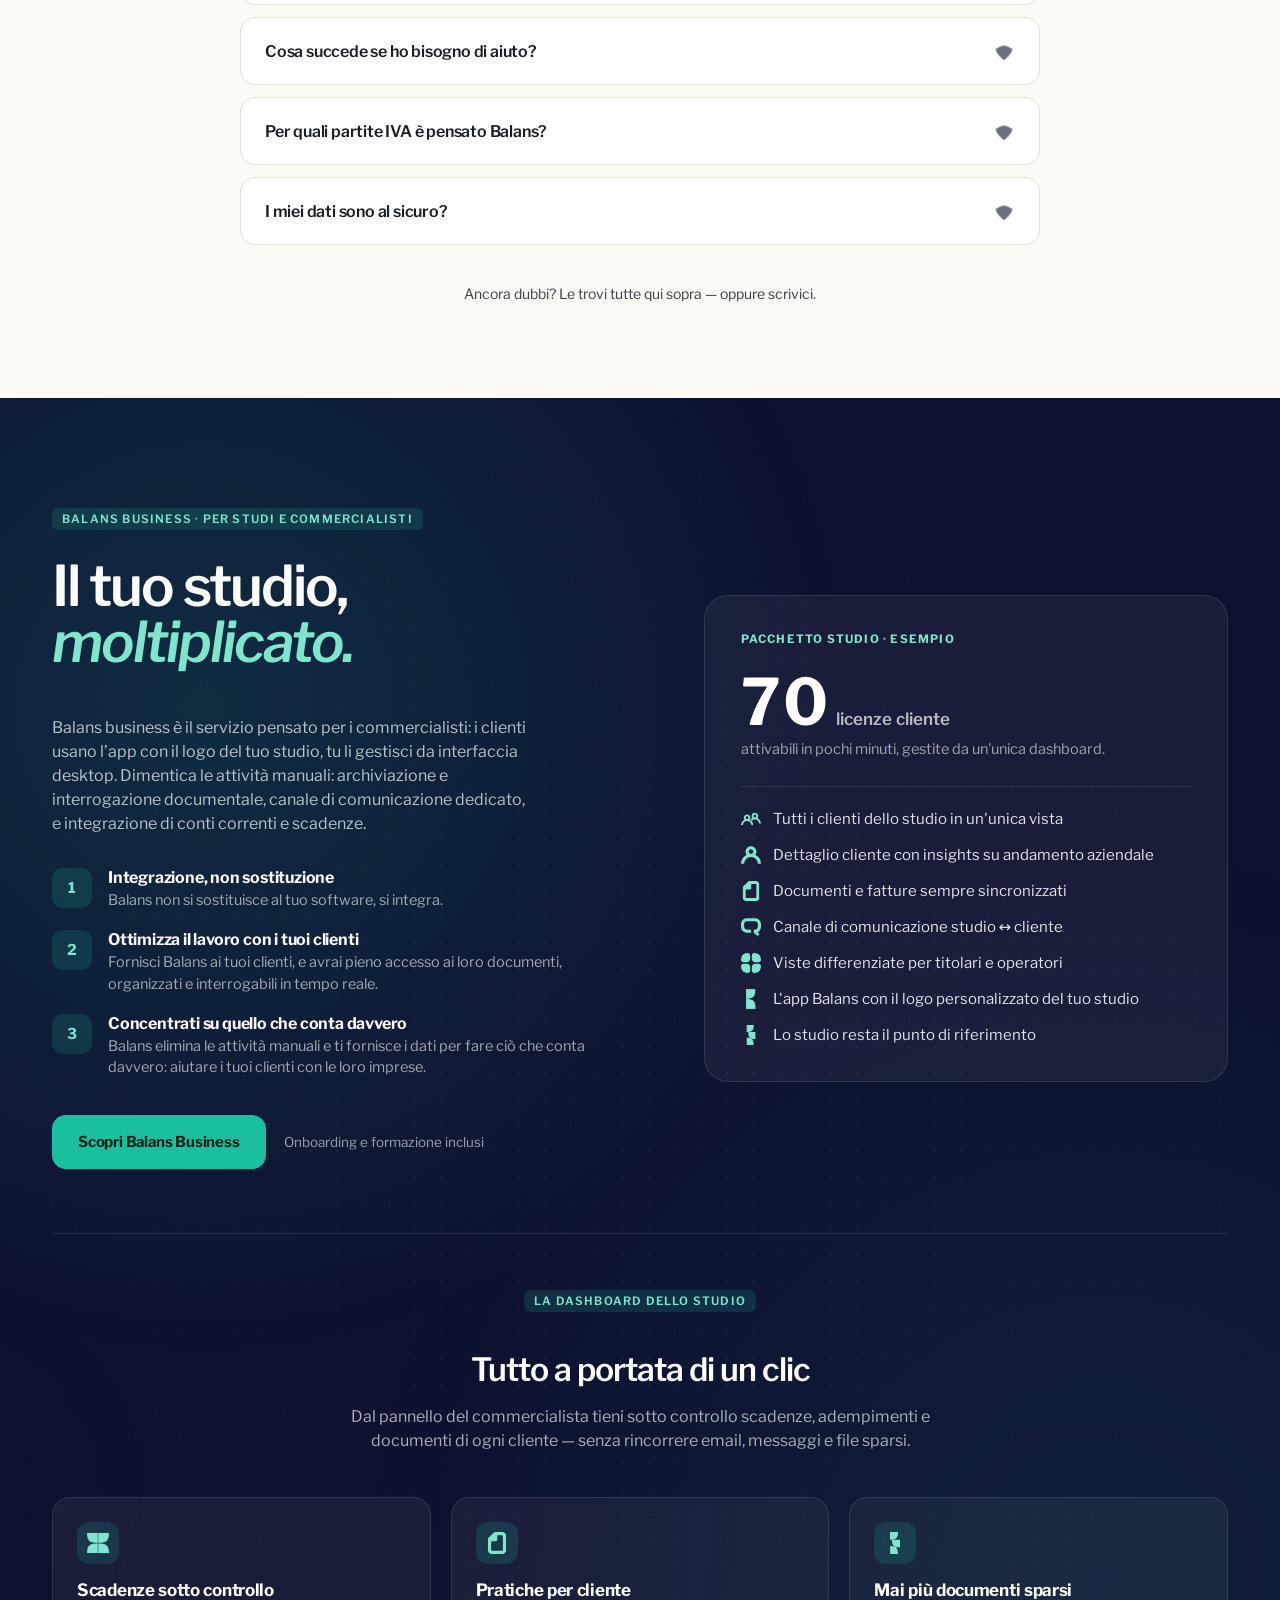
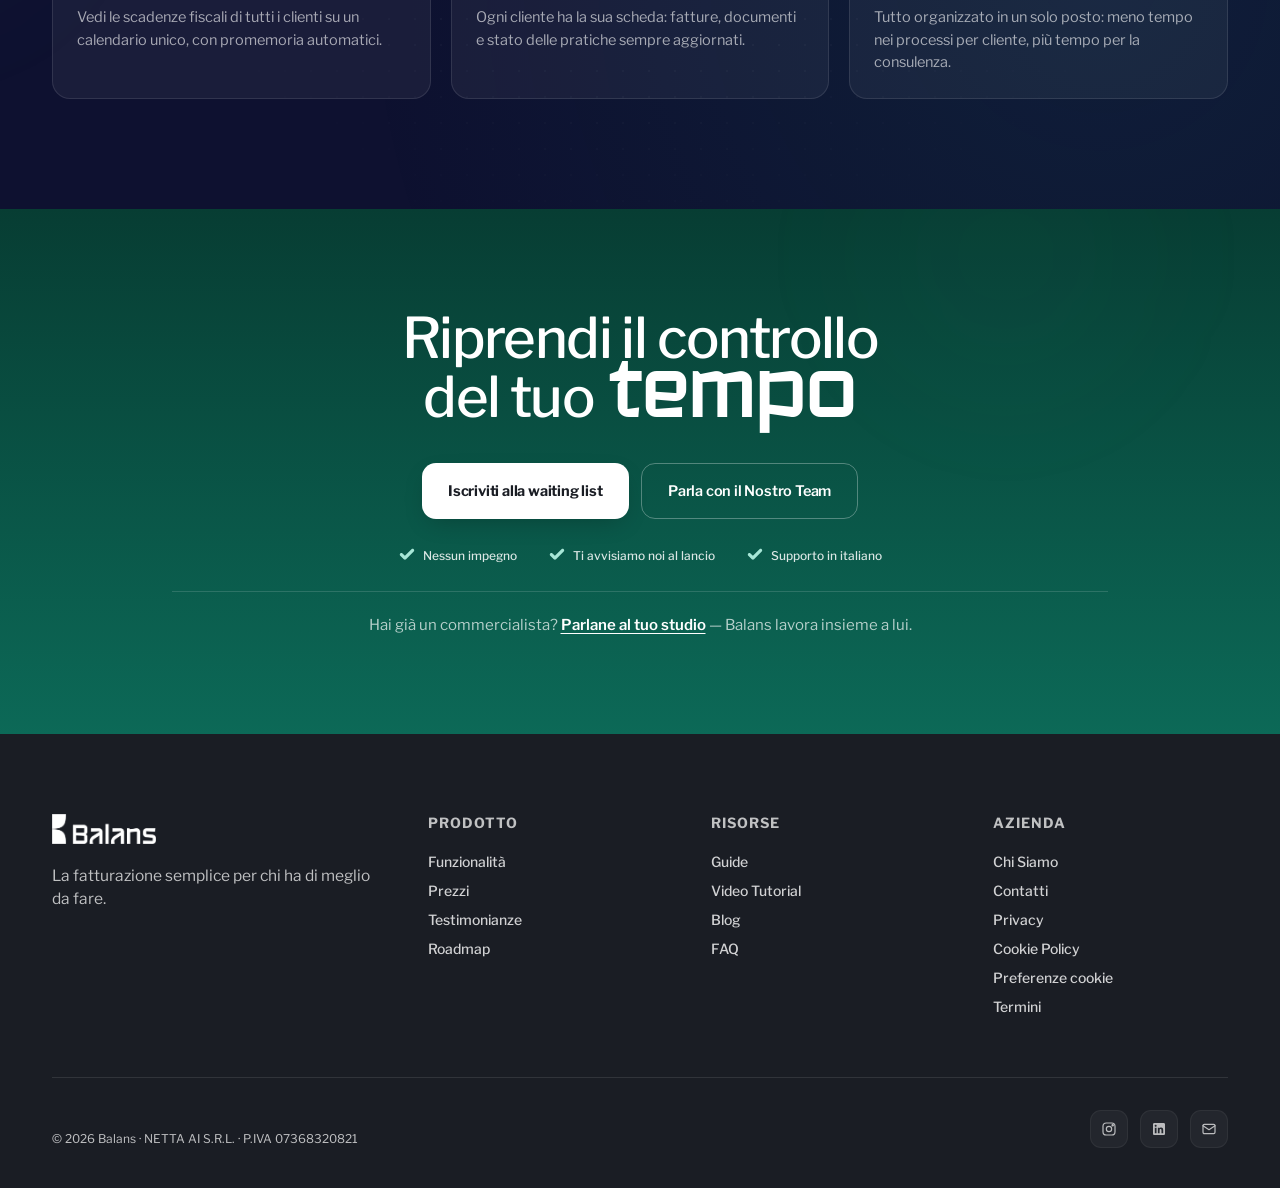
==== commit 8ab252cf: "fix: update links to use the correct domain format and ensure consistency across pages" ====
--- a/index.html
+++ b/index.html
@@ -153,7 +153,7 @@
   <header class="hdr">
     <div class="container hdr-row">
       <div class="hdr-brand">
-        <a href="https://balansapp.it" title="Vai alla home page di Balans">
+        <a href="https://www.balansapp.it/" title="Vai alla home page di Balans">
           <span class="logo-wordmark"></span>
         </a>
       </div>
@@ -218,7 +218,7 @@
                 <path d="m3 7 3 3 5-6"></path>
               </svg>
             </span>
-            <span class="txt">Accetto la <a href="./privacy" target="_blank"
+            <span class="txt">Accetto la <a href="./privacy/" target="_blank"
                 title="Leggi la Privacy Policy di Balans (si apre in una nuova scheda)">Privacy Policy</a> e i
               <a href="./#" title="Leggi i Termini di servizio di Balans">Termini di
                 servizio</a>.</span>
@@ -890,7 +890,7 @@
           </div>
 
           <div class="business-actions">
-            <a class="business-cta-btn" href="./business"
+            <a class="business-cta-btn" href="./business/"
               title="Contattaci per il servizio Balans Business dedicato a commercialisti e studi">Scopri
               Balans Business</a>
             <span class="business-note">Onboarding e formazione inclusi</span>
@@ -1059,7 +1059,7 @@
           <h3>Azienda</h3>
           <a href="./#" title="Scopri chi siamo">Chi Siamo</a>
           <a href="mailto:info@balansapp.it" title="Scrivici una email">Contatti</a>
-          <a href="./privacy" target="_blank"
+          <a href="./privacy/" target="_blank"
             title="Leggi la Privacy Policy di Balans (si apre in una nuova scheda)">Privacy</a>
           <a href="./cookie/" target="_blank"
             title="Leggi la Cookie Policy di Balans (si apre in una nuova scheda)">Cookie Policy</a>
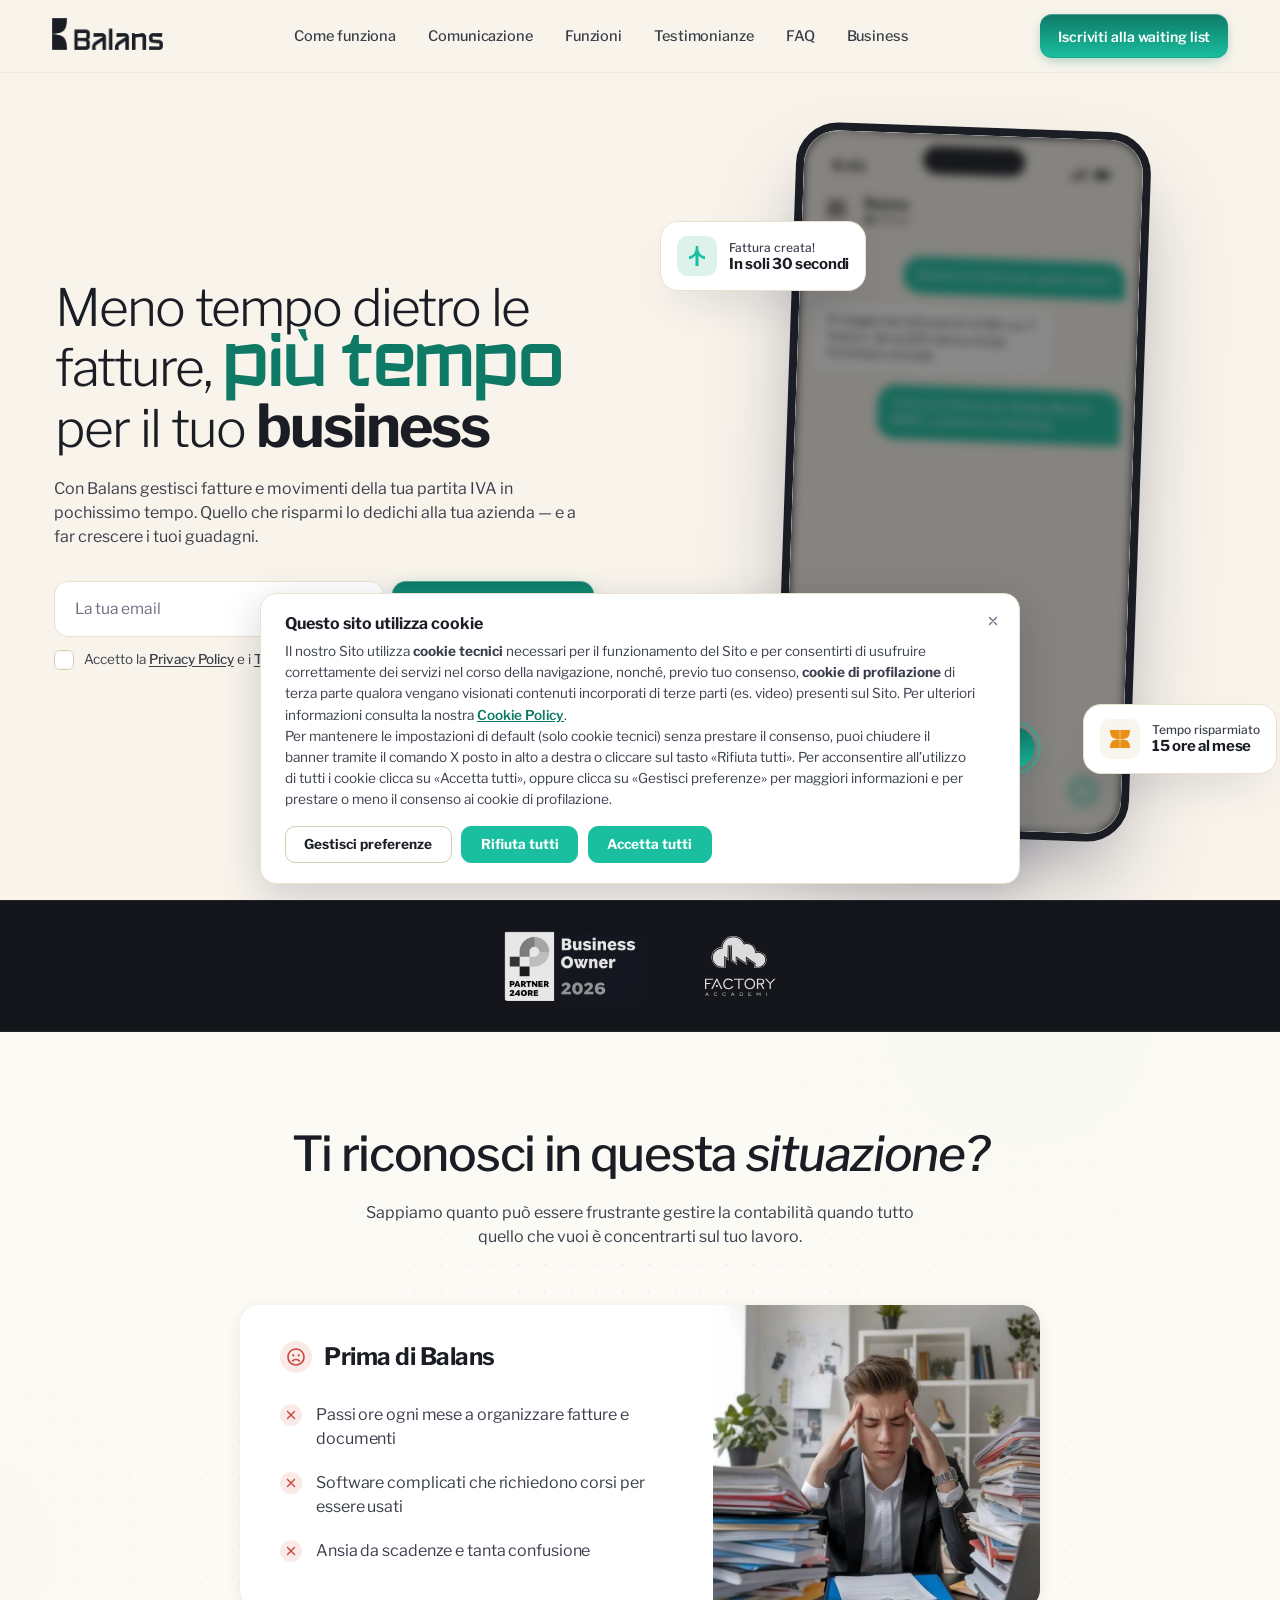
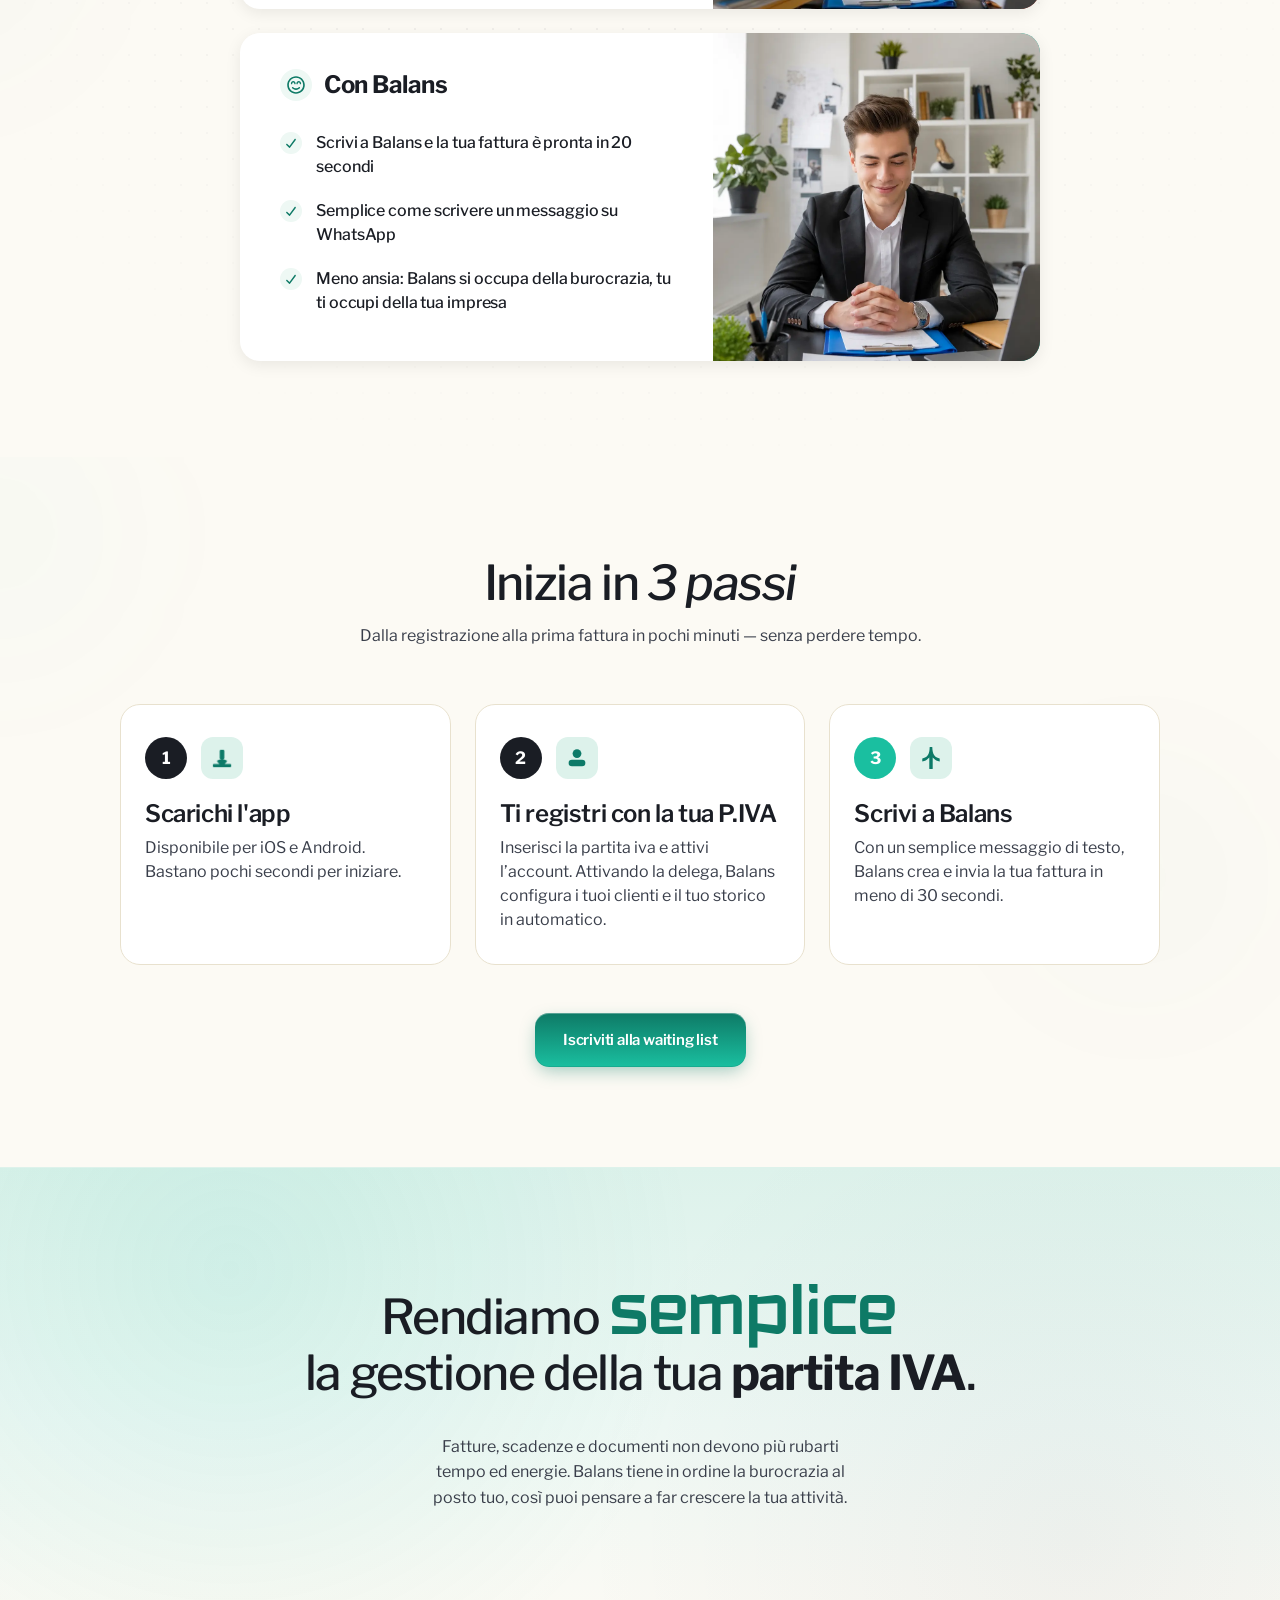
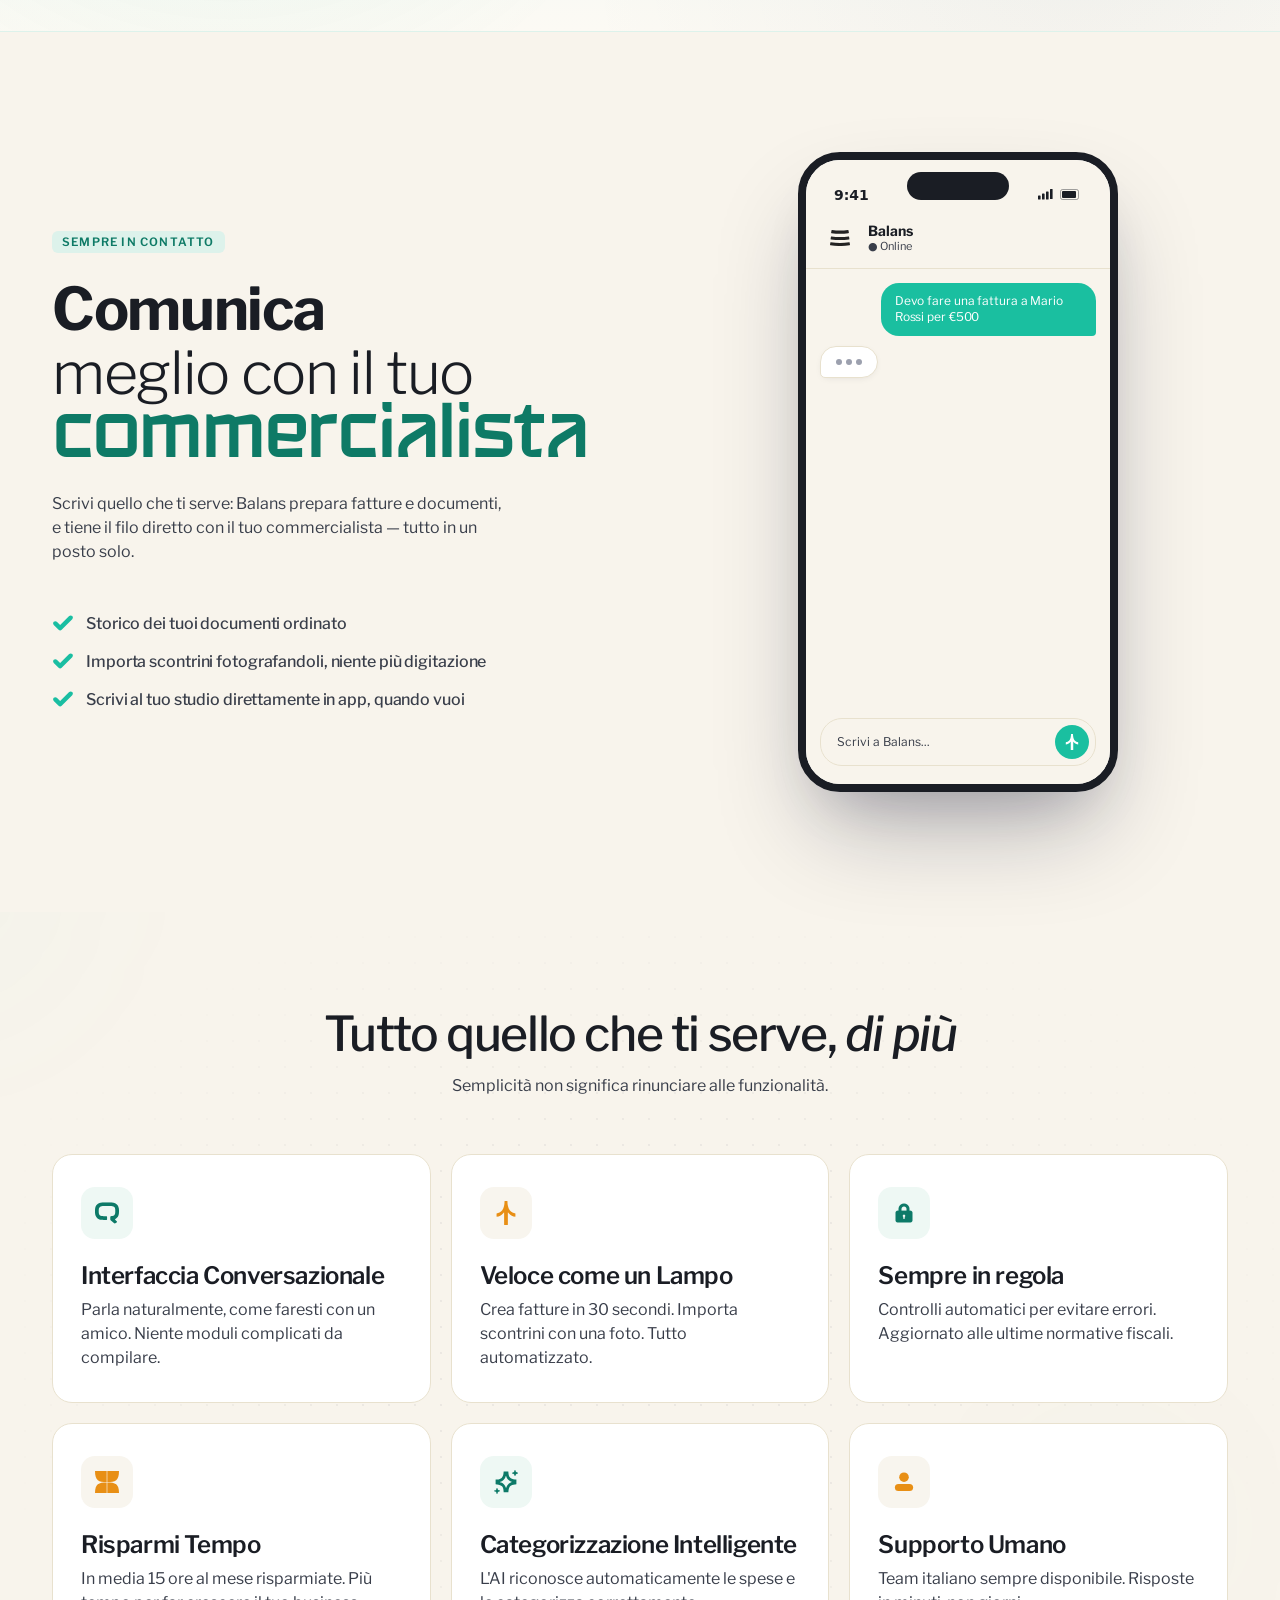
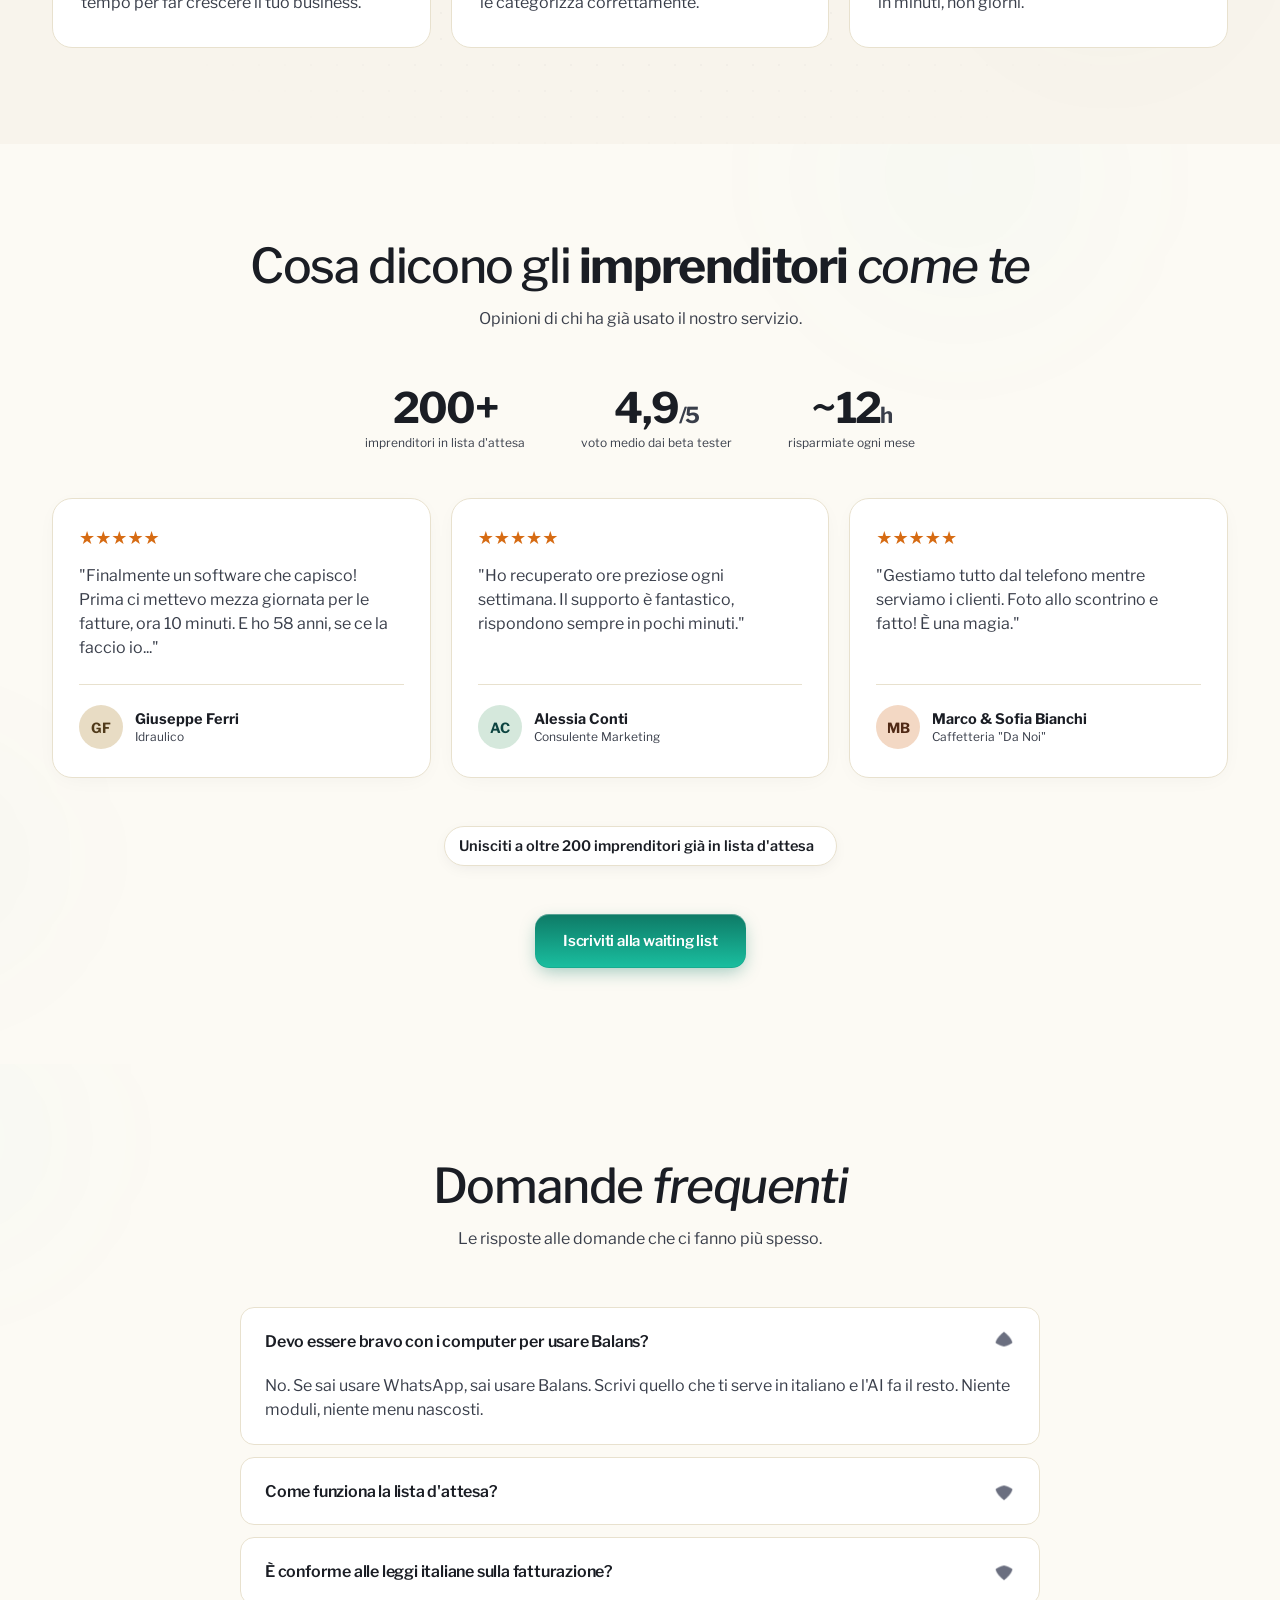
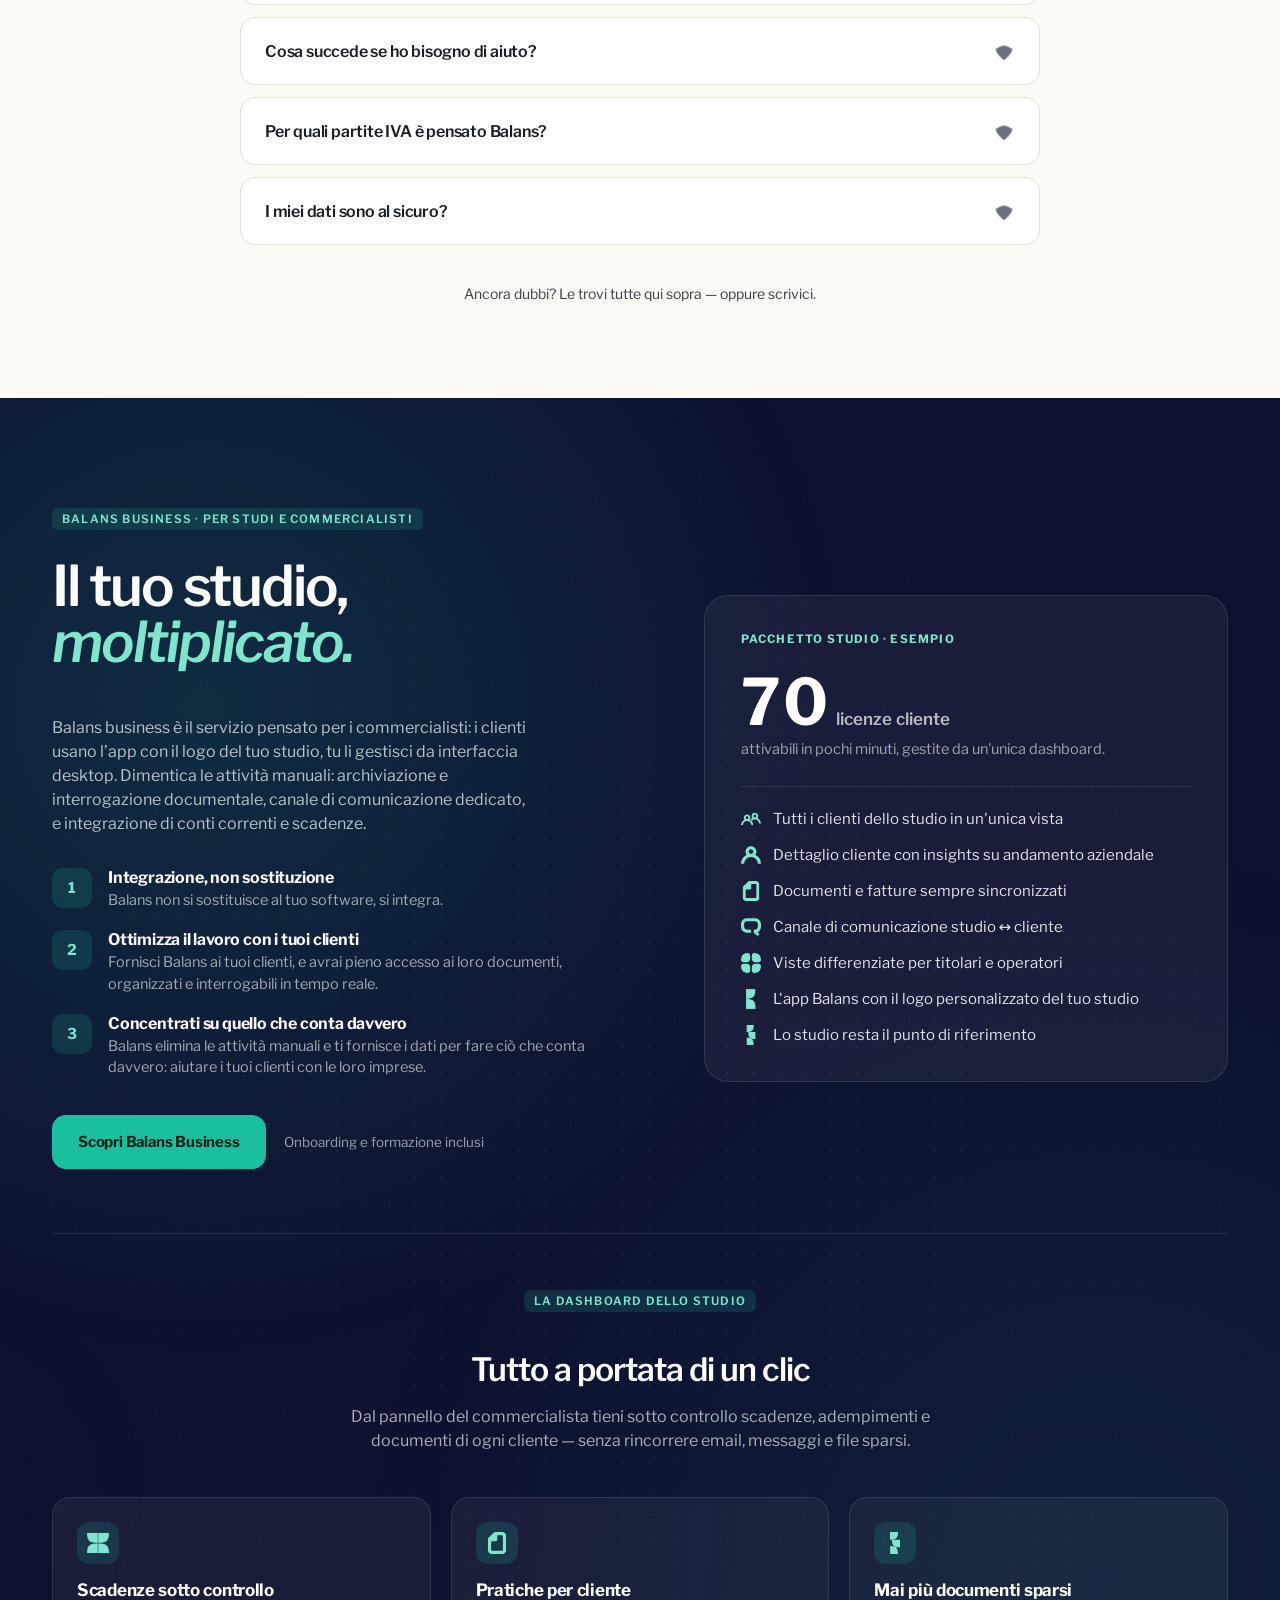
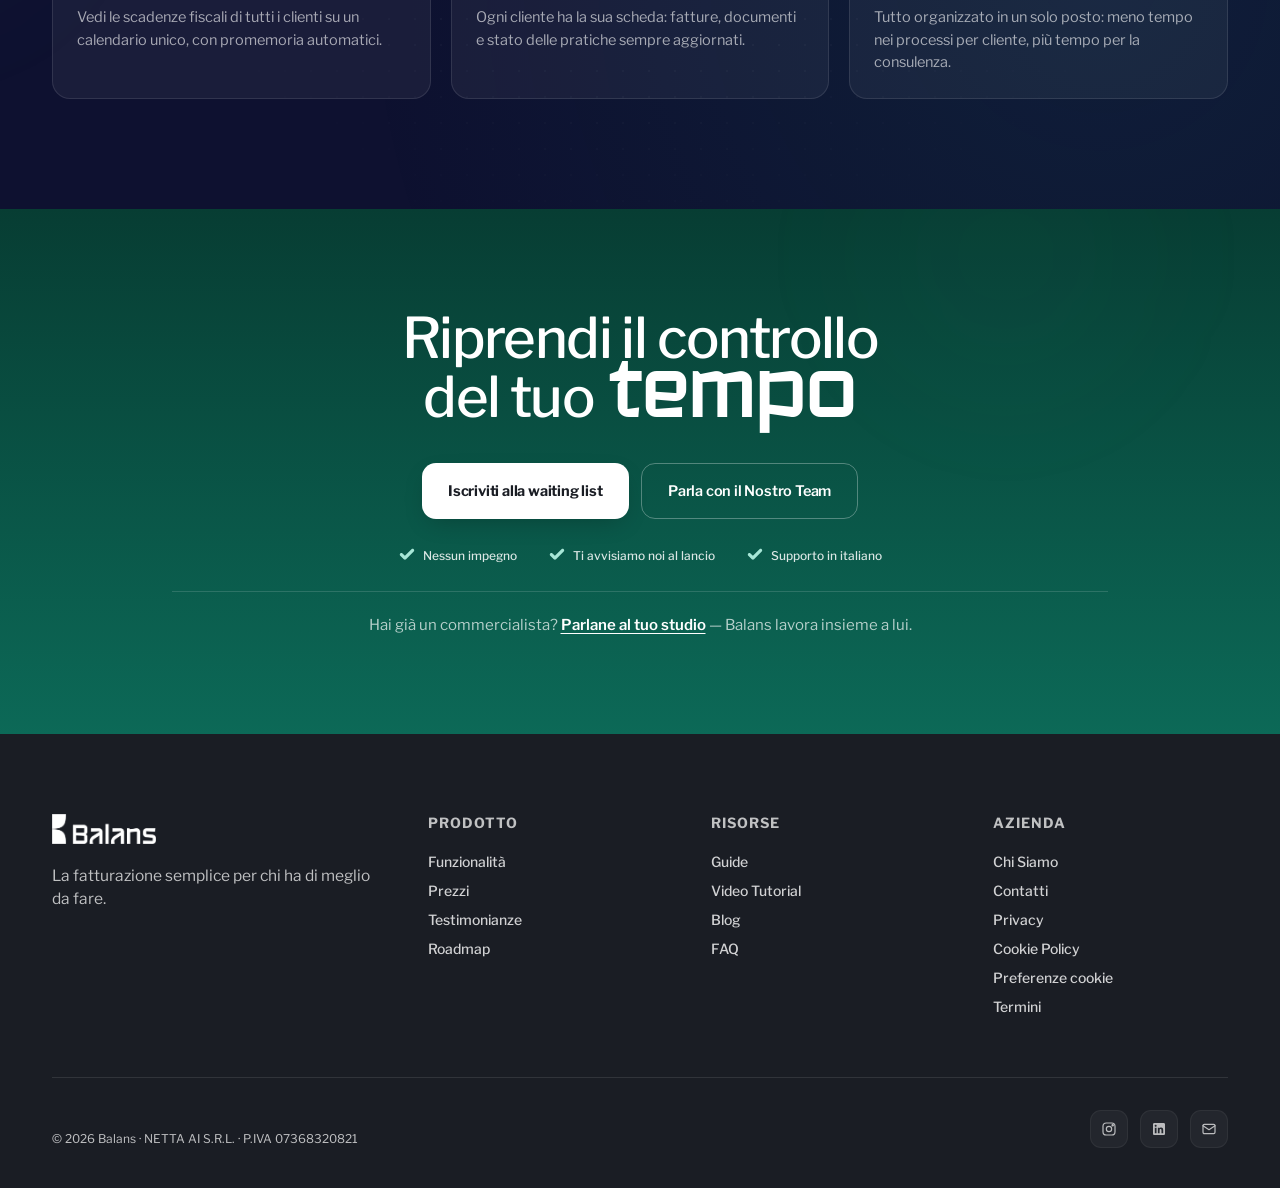
==== commit 0fd5659a: "feat: enhance email confirmation process with optional name personalization and update styles for im" ====
--- a/index.html
+++ b/index.html
@@ -26,7 +26,7 @@
     type="font/woff2" crossorigin>
   <link rel="preload" href="./assets/fonts/Galldis/Galldis.woff2" as="font" type="font/woff2" crossorigin>
 
-  <link rel="stylesheet" href="./assets/css/style.css?v=8">
+  <link rel="stylesheet" href="./assets/css/style.css?v=9">
   <!-- animations.css non è critico per il primo paint: caricamento non-bloccante -->
   <link rel="stylesheet" href="./assets/css/animations.css?v=2" media="print" onload="this.media='all'">
   <noscript>
@@ -197,15 +197,27 @@
           e movimenti della tua partita IVA in pochissimo tempo.
           Quello che risparmi lo dedichi alla tua azienda — e a far crescere i tuoi guadagni.</p>
 
-        <form class="hero-waitlist" id="waitlist-form" action="https://api.web3forms.com/submit" method="POST">
+        <!-- novalidate: la validazione la guida script.js, che al primo invio
+             controlla la sola email per rivelare il campo nome. Senza, il
+             browser bloccherebbe l'evento submit sulla checkbox privacy. -->
+        <form class="hero-waitlist" id="waitlist-form" action="https://api.web3forms.com/submit" method="POST"
+          novalidate>
           <input type="hidden" name="access_key" value="61f714c0-2082-4df7-b0d9-77fbf7235f55">
           <input type="hidden" name="subject" value="Nuova iscrizione waiting list — Balans">
           <input type="hidden" name="from_name" value="Sito Balans">
           <input type="checkbox" name="botcheck" class="hero-waitlist-honeypot" tabindex="-1" autocomplete="off"
             aria-hidden="true" aria-label="botcheck">
           <div class="hero-waitlist-row">
-            <input class="hero-input" id="waitlist-email" name="email" type="email" placeholder="La tua email"
-              required="">
+            <!-- I due campi condividono la stessa cella: al primo invio l'email
+                 esce a sinistra e il nome entra da destra, senza spostare nulla.
+                 Il nome è `disabled` finché è fuori campo, così non entra nei
+                 dati inviati; l'email invece resta attiva anche da nascosta. -->
+            <div class="hero-input-swap">
+              <input class="hero-input hero-input--email" id="waitlist-email" name="email" type="email"
+                placeholder="La tua email" required="">
+              <input class="hero-input hero-input--name" id="waitlist-name" name="nome" type="text"
+                placeholder="Il tuo nome" aria-label="Il tuo nome" autocomplete="given-name" maxlength="60" disabled>
+            </div>
             <button class="hero-btn" type="submit">
               <span class="btn-label">Iscriviti alla waiting list</span>
             </button>
@@ -1118,7 +1130,7 @@
     </div>
   </div>
 
-  <script src="./assets/js/script.js?v=3" defer></script>
+  <script src="./assets/js/script.js?v=4" defer></script>
   <script src="./assets/js/animations.js?v=2" defer></script>
   <script src="./assets/js/balans-consent.js?v=1" defer></script>
 </body>
--- a/assets/css/style.css
+++ b/assets/css/style.css
@@ -2426,6 +2426,49 @@
     flex: 1;
 }
 
+/* Passo 1 → 2: i due campi stanno nella stessa cella della griglia, così si
+   incrociano sul posto e la riga non cambia mai altezza (nessun layout shift).
+   L'email esce verso sinistra e il nome entra da destra: la direzione racconta
+   l'avanzamento, come una navigazione in avanti. */
+.hero-input-swap {
+    display: grid;
+    flex: 1;
+    min-width: 0;
+}
+
+.hero-input-swap>.hero-input {
+    grid-area: 1 / 1;
+}
+
+/* Fuori campo. `visibility` toglie il campo dal tab order e dagli screen
+   reader, ma solo a dissolvenza finita: da qui il ritardo di .16s. */
+.hero-input--name,
+.hero-waitlist.is-step2 .hero-input--email {
+    opacity: 0;
+    visibility: hidden;
+    transition: opacity .16s ease-in, transform .16s ease-in, visibility 0s linear .16s,
+        border-color .15s, background .15s;
+}
+
+.hero-input--name {
+    transform: translateX(14px);
+}
+
+.hero-waitlist.is-step2 .hero-input--email {
+    transform: translateX(-14px);
+}
+
+/* In campo. L'entrata dura più dell'uscita e decelera dolcemente, così il
+   campo che arriva guida l'occhio invece di limitarsi ad apparire. */
+.hero-input--email,
+.hero-waitlist.is-step2 .hero-input--name {
+    opacity: 1;
+    visibility: visible;
+    transform: none;
+    transition: opacity .26s ease-out, transform .26s cubic-bezier(.22, 1, .36, 1), visibility 0s,
+        border-color .15s, background .15s;
+}
+
 .hero-waitlist-check {
     display: flex;
     align-items: flex-start;
@@ -2512,6 +2555,26 @@
 
     30% {
         box-shadow: 0 0 0 4px var(--teal-soft);
+    }
+}
+
+/* Chi ha chiesto meno animazioni vede lo scambio avvenire di colpo: senza
+   transizione anche il ritardo su `visibility` sparisce, quindi i due campi
+   si sostituiscono lo stesso, solo senza movimento. */
+@media (prefers-reduced-motion: reduce) {
+
+    /* Gli stati del passo 2 hanno specificità (0,3,0): vanno ripetuti tali e
+       quali, altrimenti vincono loro e la transizione resta attiva. */
+    .hero-input--email,
+    .hero-input--name,
+    .hero-waitlist.is-step2 .hero-input--email,
+    .hero-waitlist.is-step2 .hero-input--name {
+        transform: none;
+        transition: border-color .15s, background .15s;
+    }
+
+    .hero-input.wl-highlight {
+        animation: none;
     }
 }
 
@@ -4364,6 +4427,13 @@
         gap: 10px;
     }
 
+    /* In colonna il vincolo di larghezza va sul contenitore dei due campi:
+       gli input dentro riempiono la cella della griglia. */
+    .hero-waitlist-row .hero-input-swap {
+        width: 100%;
+        max-width: 340px;
+    }
+
     .hero-waitlist-row .hero-input {
         width: 100%;
         max-width: 340px;
